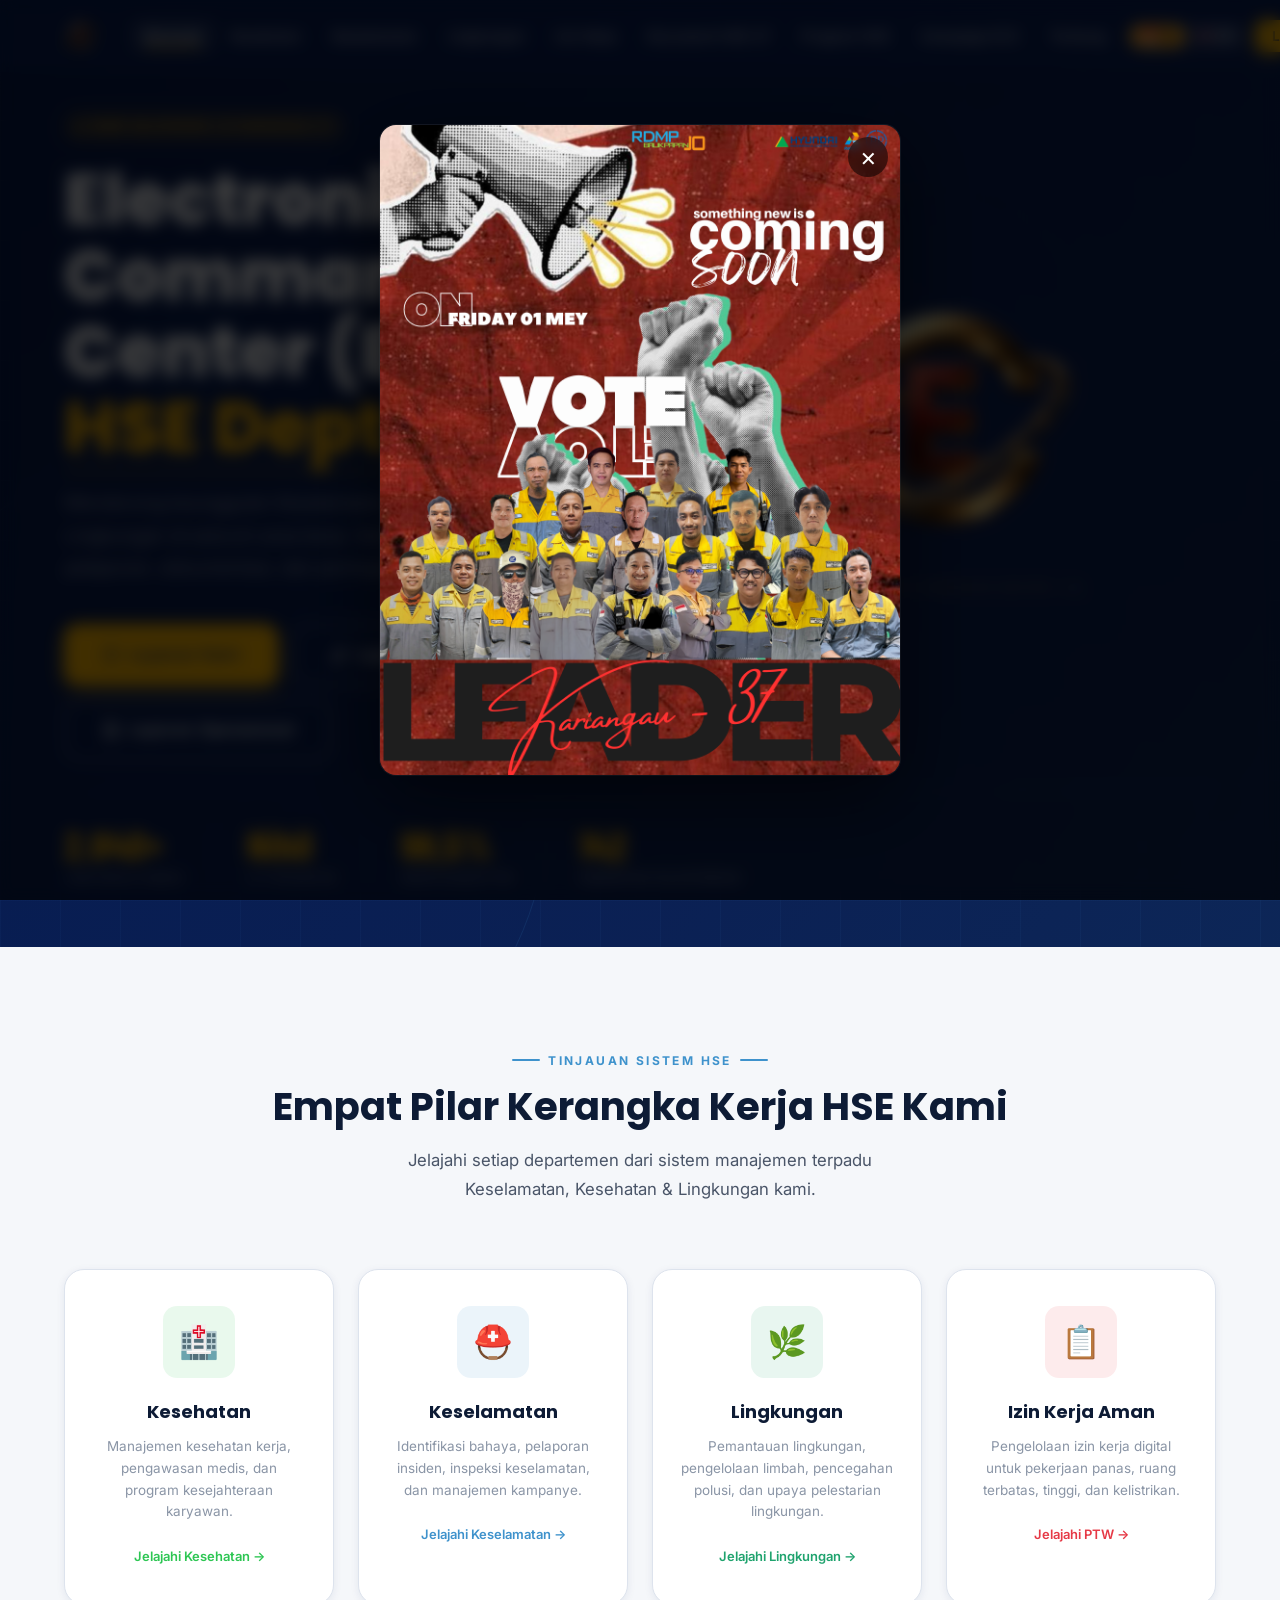
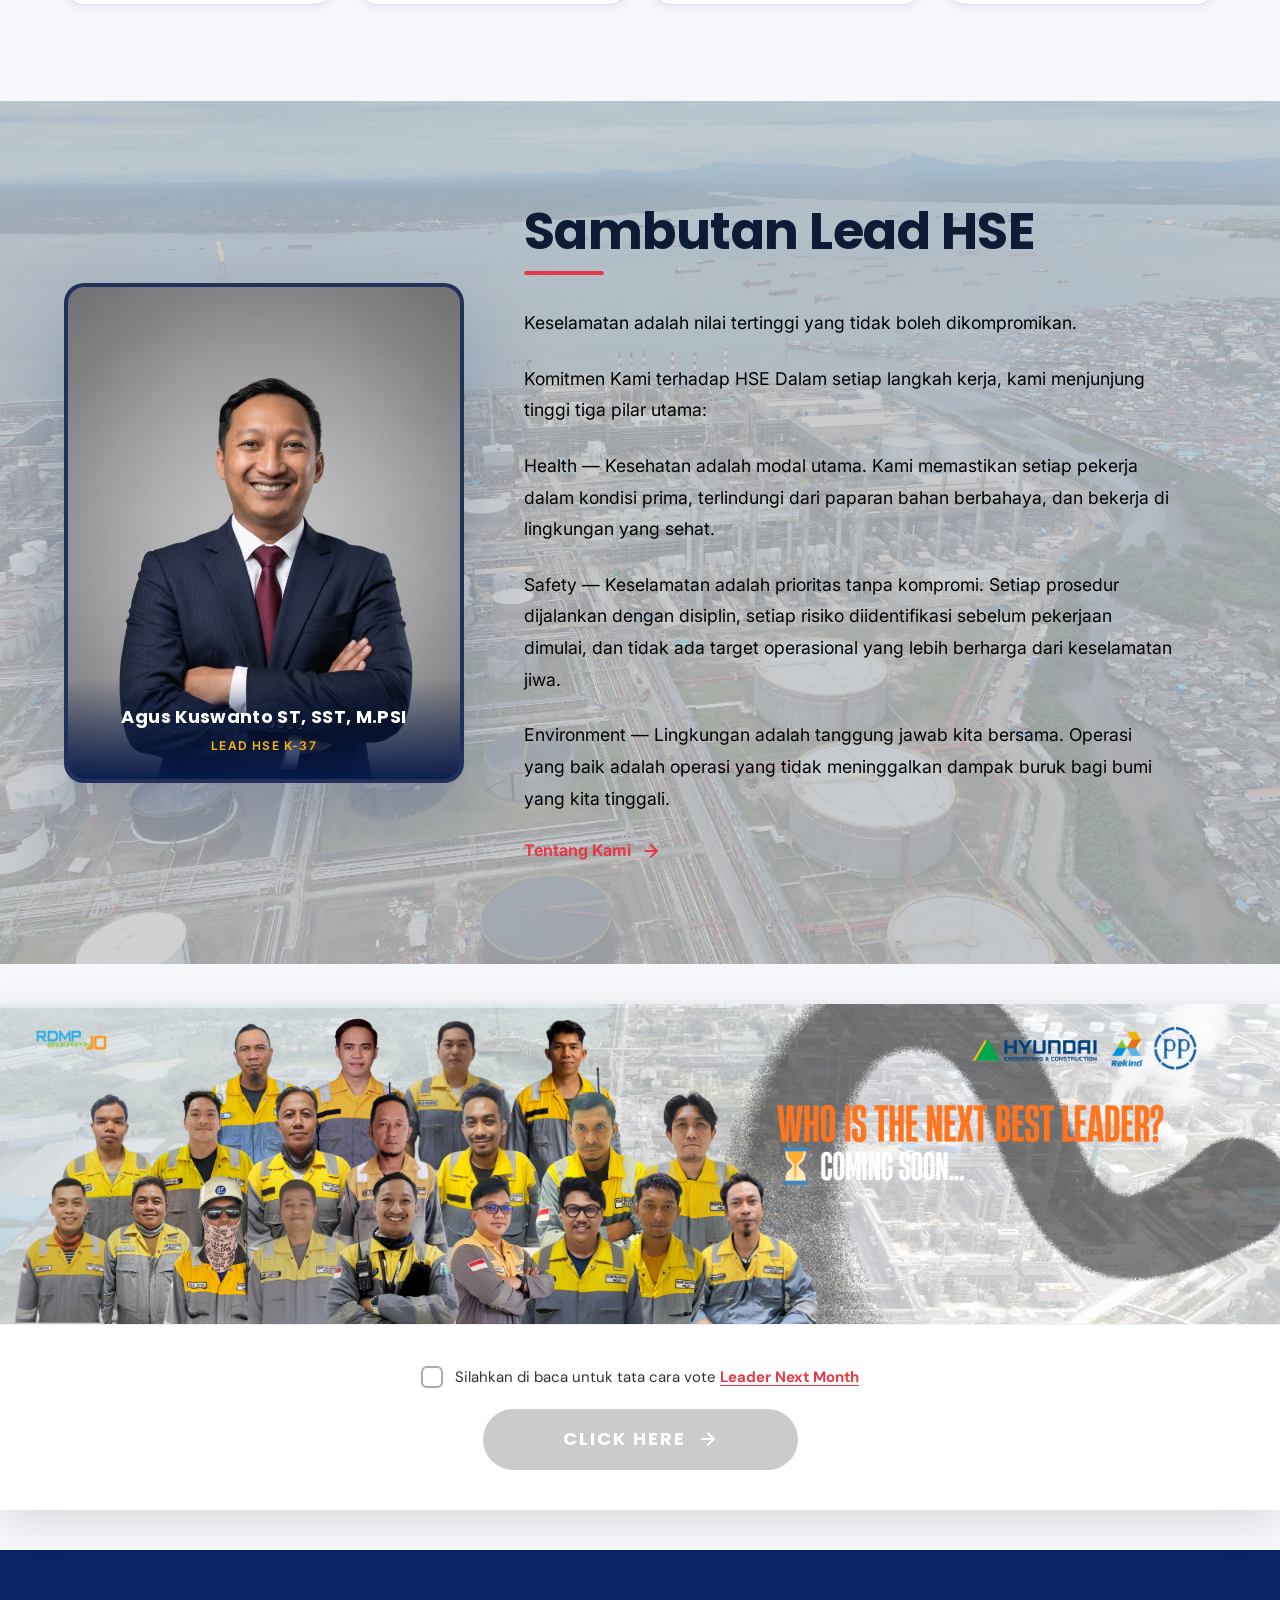
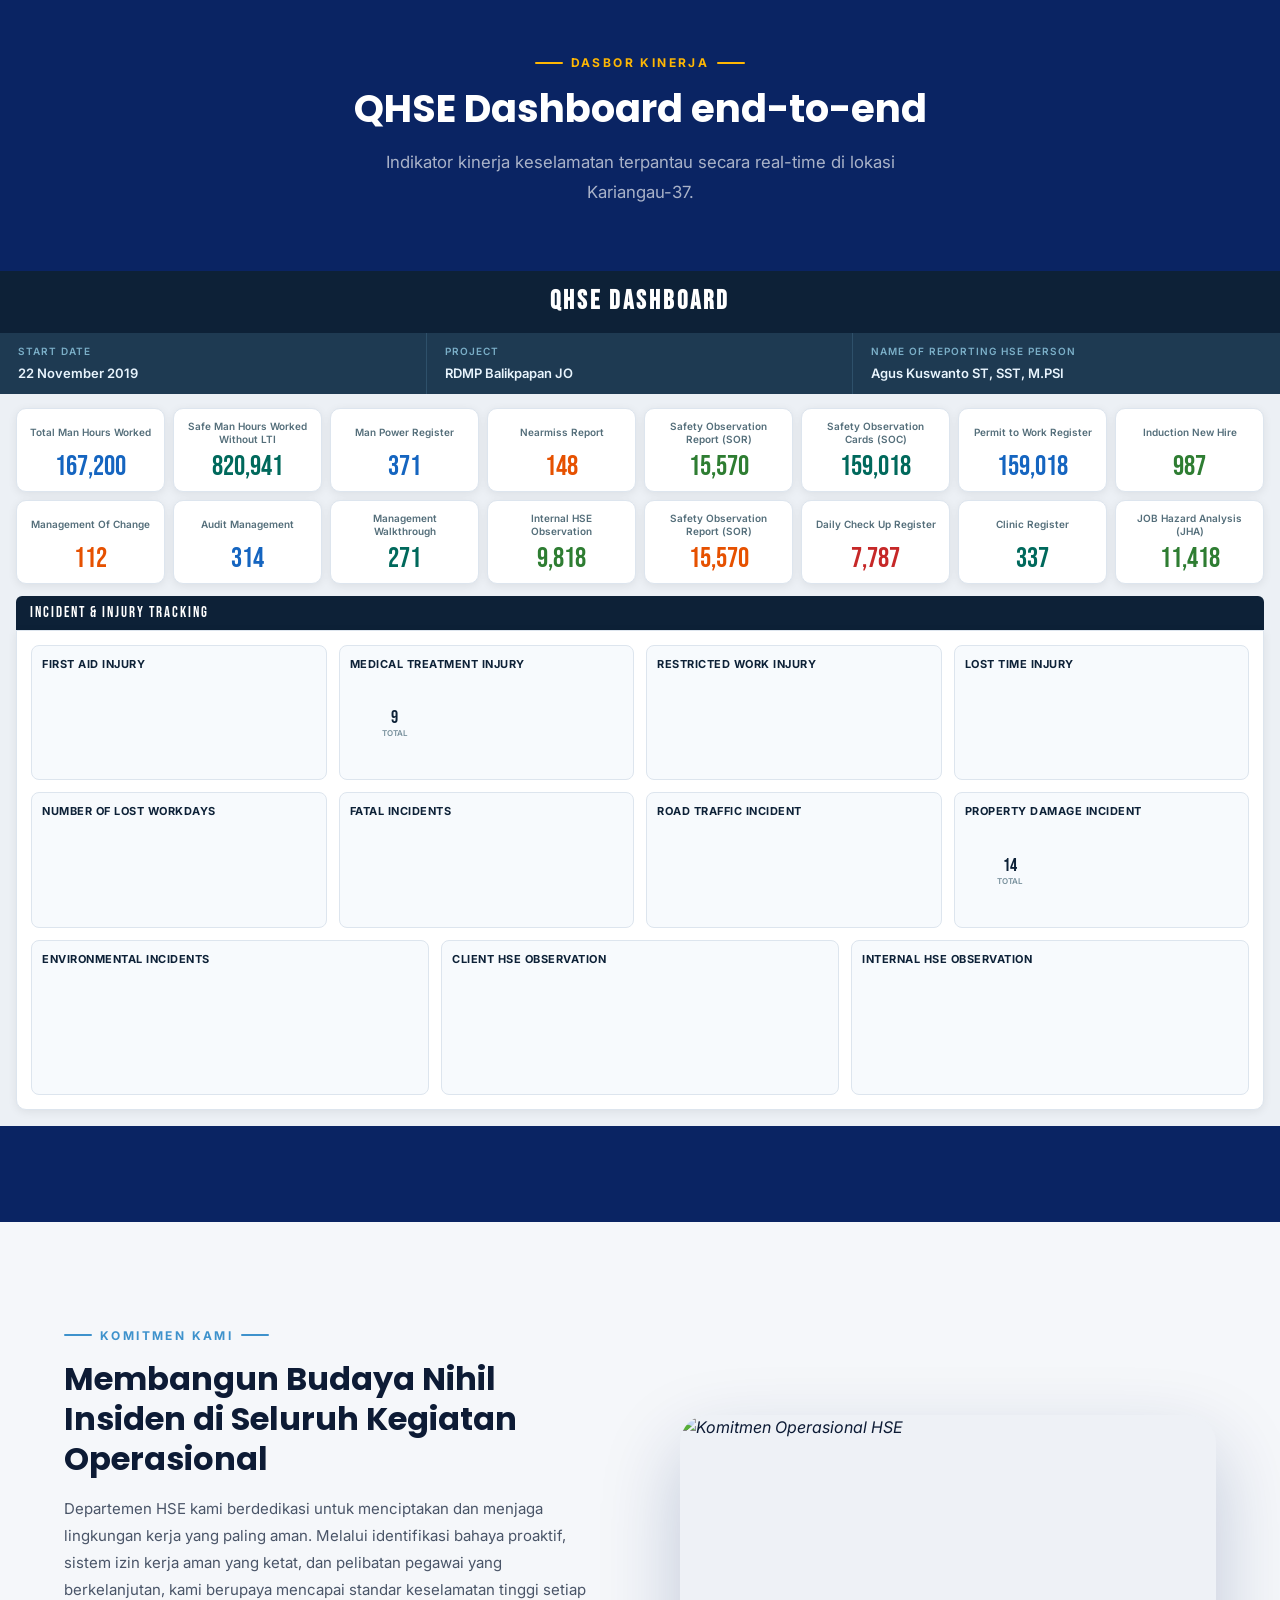
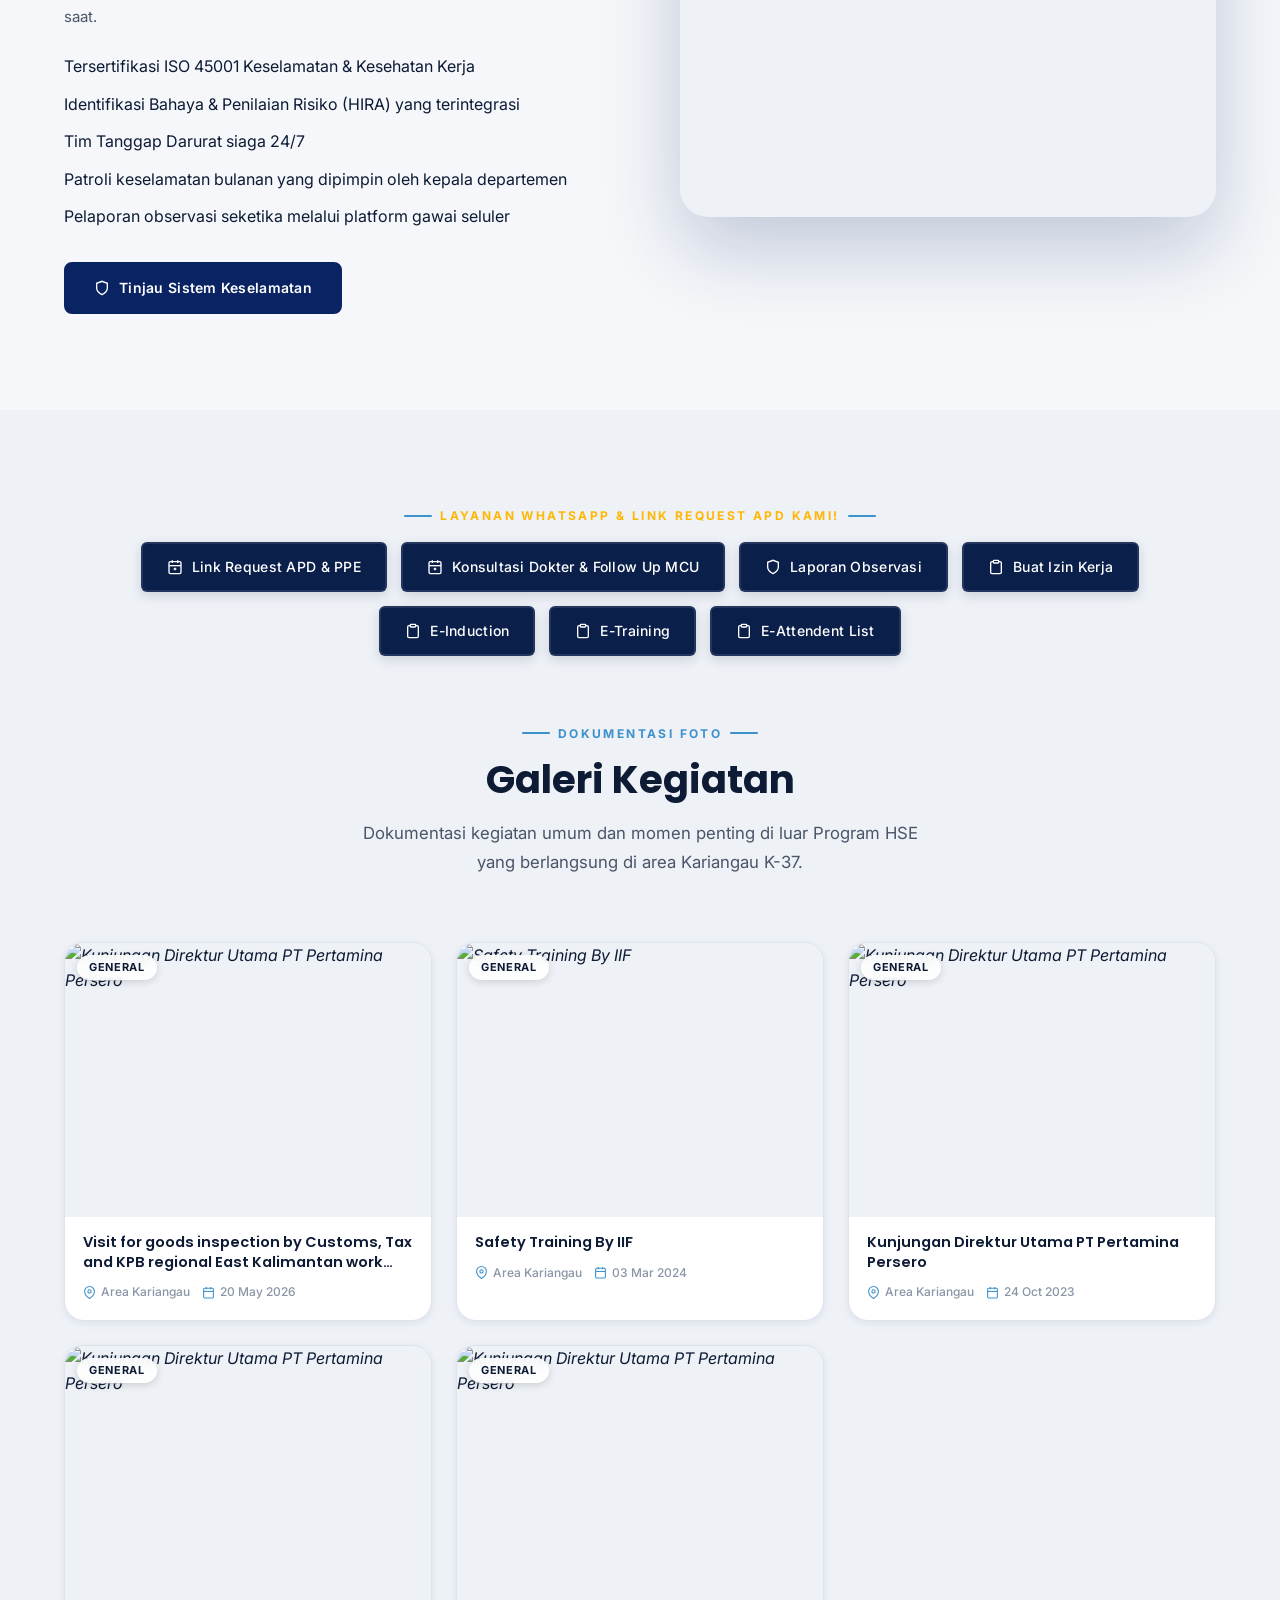
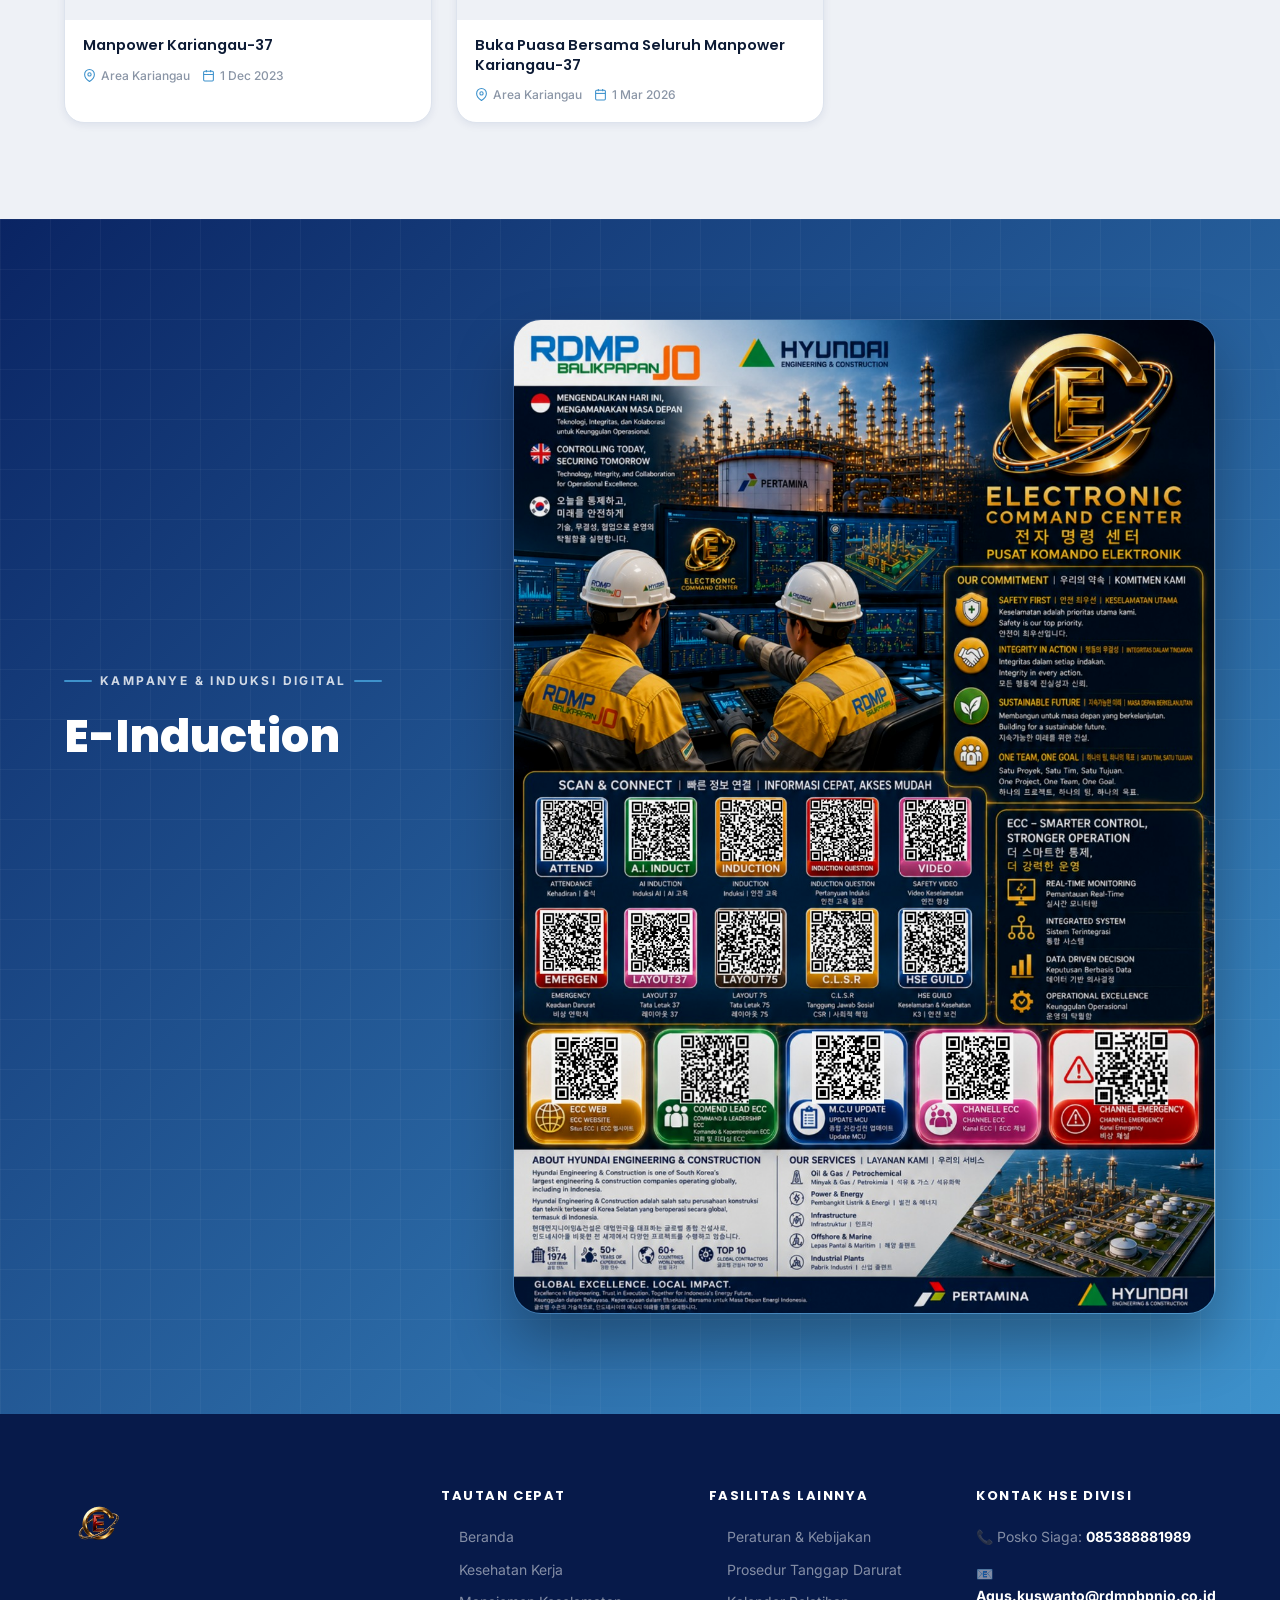
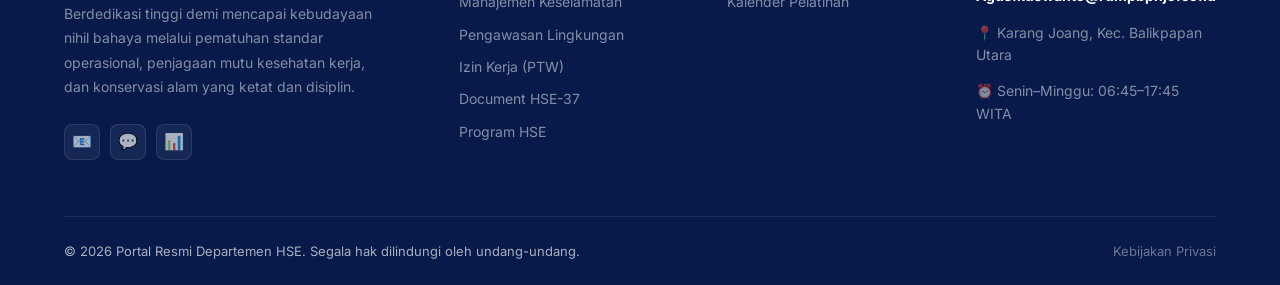
==== index.html @ f7cb51dd "feat: update E-Training button & modal on index.html, remove E-Training from program.html" ====
<!DOCTYPE html>
<html lang="id">

<head>
  <meta charset="UTF-8" />
  <meta name="viewport" content="width=device-width, initial-scale=1.0" />
  <title>Portal Departemen HSE — Keselamatan · Kesehatan · Lingkungan</title>
  <meta name="description"
    content="Portal Departemen HSE Industri untuk komunikasi keselamatan, pelaporan, dan dokumentasi." />
  <link rel="stylesheet" href="css/style.css" />
  <link rel="stylesheet"
    href="https://fonts.googleapis.com/css2?family=DM+Sans:wght@300;400;500;600;700&family=DM+Mono:wght@400;500&family=Bebas+Neue&display=swap" />
  <link rel="icon" href="assets/logobaru.webp?v=3" type="image/webp" />
  <link rel="apple-touch-icon" href="assets/logobaru.webp?v=3" />

  <!-- Meta Tags for Social Media and SEO -->
  <meta property="og:title" content="Portal Departemen HSE" />
  <meta property="og:description"
    content="Portal Departemen HSE Industri untuk komunikasi keselamatan, pelaporan, dan dokumentasi." />
  <meta property="og:image" itemprop="image"
    content="https://raw.githubusercontent.com/wirantochalik/HSE-K37/main/assets/logobaru.webp" />
  <meta property="og:url" content="https://wirantochalik.github.io/HSE-K37/" />
  <meta property="og:type" content="website" />

  <meta name="twitter:card" content="summary_large_image" />
  <meta name="twitter:title" content="Portal Departemen HSE" />
  <meta name="twitter:description"
    content="Portal Departemen HSE Industri untuk komunikasi keselamatan, pelaporan, dan dokumentasi." />
  <meta name="twitter:image"
    content="https://raw.githubusercontent.com/wirantochalik/HSE-K37/main/assets/logobaru.webp" />

</head>

<body>

  <!-- ═══ NAVIGATION ══════════════════════════════════════════ -->
  <nav class="navbar transparent" role="navigation" aria-label="Navigasi Utama">
    <div class="nav-inner">
      <a href="index.html" class="nav-logo" style="display:flex; align-items:center;">
        <img src="assets/logobaru.webp" alt="RDMP Balikpapan JO"
          style="height: 64px; width: auto; object-fit: contain; transform: translateY(2px) translateX(-2px);">
      </a>

      <ul class="nav-links" role="list">
        <li><a href="index.html" class="active">Beranda</a></li>
        <li><a href="health.html">Kesehatan</a></li>
        <li><a href="safety.html">Keselamatan</a></li>
        <li><a href="environment.html">Lingkungan</a></li>
        <li><a href="permit.html">Izin Kerja</a></li>
        <li><a href="document.html">Document HSE-37</a></li>
        <li><a href="program.html">Program HSE</a></li>
        <li><a href="channel.html">Campaign ECC</a></li>
        <li><a href="about.html">Tentang</a></li>

        <!-- Language Switcher -->
        <li>
          <div class="lang-switcher" id="lang-switcher">
            <button class="active" data-lang="id" title="Bahasa Indonesia">🇮🇩 ID</button>
            <button data-lang="en" title="English">🇬🇧 EN</button>
          </div>
        </li>

        <li><a href="#report-section" class="nav-cta">Laporkan Observasi</a></li>
      </ul>

      <button class="hamburger" aria-label="Beralih navigasi" aria-expanded="false">
        <span></span><span></span><span></span>
      </button>
    </div>
  </nav>

  <!-- ═══ HERO ════════════════════════════════════════════════ -->
  <section class="hero" aria-label="Hero">
    <div class="hero-bg">
      <video src="assets/hero-bg.mp4" autoplay="autoplay" loop="loop" muted="muted" defaultMuted playsinline
        webkit-playsinline id="hero-video-bg"></video>
    </div>
    <div class="hero-geo">
      <div class="geo-circle"></div>
      <div class="geo-circle"></div>
      <div class="geo-circle"></div>
      <div class="geo-circle"></div>
    </div>
    <div class="hero-grid-overlay"></div>
    <div class="hero-gradient"></div>

    <div class="hero-content">
      <div class="hero-main-layout">
        <div class="hero-text-content">
          <div class="hero-eyebrow">RDMP Balikpapan JO Kariangau-37</div>

          <h1 class="hero-title" style="margin-bottom: 20px;">
            Electronic<br />
            Command Center (ECC) <span class="accent-word">HSE Dept</span>
          </h1>

          <p class="hero-subtitle">
            Mendorong keunggulan Keselamatan, Kesehatan, dan Lingkungan di seluruh area kerja. Satu wadah untuk
            pelaporan,
            dokumentasi, dan peningkatan berkelanjutan.
          </p>

          <div class="hero-actions" style="margin-bottom: 0;">
            <a href="#gallery" class="btn btn-primary btn-lg">
              <svg width="18" height="18" viewBox="0 0 24 24" fill="none" stroke="currentColor" stroke-width="2">
                <circle cx="12" cy="12" r="10" />
                <polyline points="12 6 12 12 16 14" />
              </svg>
              Layanan Kami
            </a>
            <a href="#report-section" class="btn btn-outline btn-lg">
              <svg width="18" height="18" viewBox="0 0 24 24" fill="none" stroke="currentColor" stroke-width="2">
                <path d="M12 20h9" />
                <path d="M16.5 3.5a2.121 2.121 0 013 3L7 19l-4 1 1-4L16.5 3.5z" />
              </svg>
              Laporkan Observasi
            </a>
            <a href="safety.html#report" class="btn btn-outline btn-lg">
              <svg width="18" height="18" viewBox="0 0 24 24" fill="none" stroke="currentColor" stroke-width="2">
                <path d="M14 2H6a2 2 0 0 0-2 2v16a2 2 0 0 0 2 2h12a2 2 0 0 0 2-2V8z" />
                <polyline points="14 2 14 8 20 8" />
                <line x1="16" y1="13" x2="8" y2="13" />
                <line x1="16" y1="17" x2="8" y2="17" />
                <polyline points="10 9 9 9 8 9" />
              </svg>
              Laporan Operasional
            </a>
          </div>
        </div>

        <div class="hero-image-content">
          <img src="herologo.webp" alt="Hero Logo" class="hero-logo">
        </div>
      </div>

      <div class="hero-stats-strip">
        <div class="hero-stat">
          <div class="hero-stat-value">2.840+</div>
          <div class="hero-stat-label">Jam Kerja Aman</div>
        </div>
        <div class="hero-stat">
          <div class="hero-stat-value">Nihil</div>
          <div class="hero-stat-label">LTI Tahun Ini</div>
        </div>
        <div class="hero-stat">
          <div class="hero-stat-value">98,5%</div>
          <div class="hero-stat-label">Kepatuhan PTW</div>
        </div>
        <div class="hero-stat">
          <div class="hero-stat-value">142</div>
          <div class="hero-stat-label">Observasi Dilaporkan</div>
        </div>
      </div>
    </div>
  </section>

  <!-- ═══ HSE OVERVIEW — Navigation Cards ═════════════════════ -->
  <section class="section" id="overview">
    <div class="container">
      <div class="section-header">
        <div class="section-eyebrow reveal">Tinjauan Sistem HSE</div>
        <h2 class="section-title reveal reveal-delay-1">Empat Pilar Kerangka Kerja HSE Kami</h2>
        <p class="section-desc reveal reveal-delay-2">
          Jelajahi setiap departemen dari sistem manajemen terpadu Keselamatan, Kesehatan &amp; Lingkungan kami.
        </p>
      </div>

      <div class="nav-cards-grid">
        <a href="health.html" class="nav-card reveal reveal-delay-1"
          style="--card-color:#2dc653;--card-bg:rgba(45,198,83,0.1);">
          <div class="nav-card-icon">🏥</div>
          <div class="nav-card-title">Kesehatan</div>
          <div class="nav-card-desc">Manajemen kesehatan kerja, pengawasan medis, dan program kesejahteraan karyawan.
          </div>
          <span class="nav-card-link">Jelajahi Kesehatan →</span>
        </a>

        <a href="safety.html" class="nav-card reveal reveal-delay-2"
          style="--card-color:#3e92cc;--card-bg:rgba(62,146,204,0.1);">
          <div class="nav-card-icon">⛑️</div>
          <div class="nav-card-title">Keselamatan</div>
          <div class="nav-card-desc">Identifikasi bahaya, pelaporan insiden, inspeksi keselamatan, dan manajemen
            kampanye.</div>
          <span class="nav-card-link">Jelajahi Keselamatan →</span>
        </a>

        <a href="environment.html" class="nav-card reveal reveal-delay-3"
          style="--card-color:#1fa36e;--card-bg:rgba(31,163,110,0.1);">
          <div class="nav-card-icon">🌿</div>
          <div class="nav-card-title">Lingkungan</div>
          <div class="nav-card-desc">Pemantauan lingkungan, pengelolaan limbah, pencegahan polusi, dan upaya pelestarian
            lingkungan.</div>
          <span class="nav-card-link">Jelajahi Lingkungan →</span>
        </a>

        <a href="permit.html" class="nav-card reveal reveal-delay-4"
          style="--card-color:#e63946;--card-bg:rgba(230,57,70,0.1);">
          <div class="nav-card-icon">📋</div>
          <div class="nav-card-title">Izin Kerja Aman</div>
          <div class="nav-card-desc">Pengelolaan izin kerja digital untuk pekerjaan panas, ruang terbatas, tinggi, dan
            kelistrikan.</div>
          <span class="nav-card-link">Jelajahi PTW →</span>
        </a>
      </div>
    </div>
  </section>


  <!-- ═══ CEO WELCOME SECTION ═══════════════════════════════════ -->
  <section class="ceo-greeting" id="ceo-greeting">
    <div class="ceo-greeting-bg">
      <img src="assets/ceo-section-bg.jpg" alt="Industrial Vessel Background" loading="lazy">
    </div>
    <div class="container">
      <div class="ceo-content-wrapper">
        <div class="ceo-photo reveal">
          <div class="ceo-photo-container">
            <img src="assets/ceo-portrait.jpg" alt="Agus Kuswanto">
            <div class="ceo-info-overlay">
              <span class="ceo-name">Agus Kuswanto ST, SST, M.PSI</span>
              <span class="ceo-title">Lead HSE K-37</span>
            </div>
          </div>
        </div>
        <div class="ceo-text-content reveal reveal-delay-2">
          <h2 class="section-title">Sambutan Lead HSE</h2>
          <div class="ceo-title-divider"></div>
          <p>
            Keselamatan adalah nilai tertinggi yang tidak boleh dikompromikan.
          </p>
          <p>
            Komitmen Kami terhadap HSE
            Dalam setiap langkah kerja, kami menjunjung tinggi tiga pilar utama:</p>
          <p>Health — Kesehatan adalah modal utama. Kami memastikan setiap pekerja dalam kondisi prima, terlindungi dari
            paparan bahan berbahaya, dan bekerja di lingkungan yang sehat.</p>
          <p>Safety — Keselamatan adalah prioritas tanpa kompromi. Setiap prosedur dijalankan dengan disiplin, setiap
            risiko diidentifikasi sebelum pekerjaan dimulai, dan tidak ada target operasional yang lebih berharga dari
            keselamatan jiwa.</p>
          <p>Environment — Lingkungan adalah tanggung jawab kita bersama. Operasi yang baik adalah operasi yang tidak
            meninggalkan dampak buruk bagi bumi yang kita tinggali.</p>
          </p>
          <p>

          </p>
          <a href="about.html" class="ceo-read-more">
            Tentang Kami
            <svg width="20" height="20" viewBox="0 0 24 24" fill="none" stroke="currentColor" stroke-width="2.5"
              stroke-linecap="round" stroke-linejoin="round">
              <line x1="5" y1="12" x2="19" y2="12"></line>
              <polyline points="12 5 19 12 12 19"></polyline>
            </svg>
          </a>
        </div>
      </div>
    </div>
  </section>

  <!-- ═══ SINGLE POSTCARD SECTION ═══════════════════════════════ -->
  <section id="postcard-section" style="padding: 0; margin-top: 40px; margin-bottom: 40px;">
    <div class="custom-postcard reveal"
      style="display: flex; flex-direction: column; width: 100%; height: auto; background: #fff; overflow: hidden; box-shadow: 0 10px 40px rgba(0,0,0,0.12); position: relative;">

      <div class="custom-postcard-img" style="position: relative; width: 100%; background: #f8f9fa;">
        <img src="Vote.webp" alt="Manpower Kariangau-37"
          style="width: 100%; height: auto; display: block; object-fit: cover;">
      </div>

      <div class="custom-postcard-body"
        style="padding: 40px 20px; background: #fff; display: flex; flex-direction: column; justify-content: center; align-items: center; gap: 20px; border-top: 1px solid rgba(0,0,0,0.05);">

        <!-- Checkbox Agreement -->
        <label class="vote-agree-label" for="voteAgreeCheck">
          <input type="checkbox" id="voteAgreeCheck" class="vote-agree-checkbox" />
          <span class="vote-agree-checkmark"></span>
          <span class="vote-agree-text">
            Silahkan di baca untuk tata cara vote
            <a href="javascript:void(0)" id="openVoteGuideBtn" class="vote-guide-link">Leader Next Month</a>
          </span>
        </label>

        <!-- Click Here Button (disabled by default) -->
        <a href="https://hse-vote.vercel.app" id="voteClickBtn" class="vote-click-btn vote-click-btn--disabled"
          onclick="return document.getElementById('voteAgreeCheck').checked;">
          Click Here
          <svg width="20" height="20" viewBox="0 0 24 24" fill="none" stroke="currentColor" stroke-width="2.5"
            stroke-linecap="round" stroke-linejoin="round">
            <line x1="5" y1="12" x2="19" y2="12"></line>
            <polyline points="12 5 19 12 12 19"></polyline>
          </svg>
        </a>
      </div>
    </div>
  </section>

  <!-- ═══ VOTE GUIDE GALLERY POPUP ═══════════════════════════════ -->
  <div id="voteGuideOverlay" class="vg-overlay">
    <div class="vg-popup">
      <button class="vg-close" id="voteGuideClose" aria-label="Tutup">&times;</button>
      <h3 class="vg-title">Tata Cara Vote — Leader Next Month</h3>
      <div class="vg-carousel">
        <button class="vg-arrow vg-arrow-left" id="vgPrev" aria-label="Sebelumnya">&#10094;</button>
        <div class="vg-slides" id="vgSlides">
          <img src="popup/vote-guide-1.webp" alt="Tata Cara Vote 1" class="vg-slide vg-slide--active" />
          <img src="popup/vote-guide-2.webp" alt="Tata Cara Vote 2" class="vg-slide" />
          <img src="popup/vote-guide-3.webp" alt="Tata Cara Vote 3" class="vg-slide" />
          <img src="popup/vote-guide-4.webp" alt="Tata Cara Vote 4" class="vg-slide" />
          <img src="popup/vote-guide-5.webp" alt="Tata Cara Vote 5" class="vg-slide" />
          <img src="popup/vote-guide-6.webp" alt="Tata Cara Vote 6" class="vg-slide" />
          <img src="popup/vote-guide-7.webp" alt="Tata Cara Vote 7" class="vg-slide" />
        </div>
        <button class="vg-arrow vg-arrow-right" id="vgNext" aria-label="Berikutnya">&#10095;</button>
      </div>
      <div class="vg-dots" id="vgDots"></div>
      <div class="vg-counter" id="vgCounter">1 / 7</div>
    </div>
  </div>

  <style>
    /* ── Vote Agreement Checkbox ── */
    .vote-agree-label {
      display: flex;
      align-items: center;
      gap: 12px;
      cursor: pointer;
      font-family: 'DM Sans', sans-serif;
      font-size: 15px;
      color: #333;
      user-select: none;
      -webkit-user-select: none;
    }

    .vote-agree-checkbox {
      display: none;
    }

    .vote-agree-checkmark {
      flex-shrink: 0;
      width: 22px;
      height: 22px;
      border: 2px solid #aaa;
      border-radius: 6px;
      position: relative;
      transition: all 0.25s ease;
    }

    .vote-agree-checkbox:checked+.vote-agree-checkmark {
      background: #1a1a2e;
      border-color: #1a1a2e;
    }

    .vote-agree-checkbox:checked+.vote-agree-checkmark::after {
      content: '';
      position: absolute;
      left: 6px;
      top: 2px;
      width: 6px;
      height: 12px;
      border: solid #fff;
      border-width: 0 2.5px 2.5px 0;
      transform: rotate(45deg);
    }

    .vote-guide-link {
      color: #e63946;
      font-weight: 700;
      text-decoration: underline;
      text-underline-offset: 3px;
      transition: color 0.2s;
    }

    .vote-guide-link:hover {
      color: #c0392b;
    }

    /* ── Click Here Button States ── */
    .vote-click-btn {
      display: inline-flex;
      align-items: center;
      gap: 12px;
      padding: 16px 80px;
      font-size: 18px;
      font-weight: 700;
      color: #fff;
      background: #1a1a2e;
      font-family: 'Poppins', sans-serif;
      text-decoration: none;
      border-radius: 99px;
      transition: all 0.3s cubic-bezier(0.4, 0, 0.2, 1);
      text-transform: uppercase;
      letter-spacing: 2px;
      box-shadow: 0 4px 20px rgba(26, 26, 46, 0.3);
    }

    .vote-click-btn:hover:not(.vote-click-btn--disabled) {
      transform: translateY(-2px);
      box-shadow: 0 8px 30px rgba(26, 26, 46, 0.45);
    }

    .vote-click-btn--disabled {
      background: #b0b0b0;
      box-shadow: none;
      cursor: not-allowed;
      opacity: 0.65;
      pointer-events: auto;
    }

    /* ── Vote Guide Gallery Popup ── */
    .vg-overlay {
      position: fixed;
      inset: 0;
      z-index: 100000;
      display: flex;
      align-items: center;
      justify-content: center;
      background: rgba(0, 0, 0, 0.82);
      backdrop-filter: blur(10px);
      -webkit-backdrop-filter: blur(10px);
      opacity: 0;
      visibility: hidden;
      transition: opacity 0.35s ease, visibility 0.35s ease;
    }

    .vg-overlay.active {
      opacity: 1;
      visibility: visible;
    }

    .vg-popup {
      position: relative;
      max-width: 640px;
      width: 94%;
      max-height: 92vh;
      background: #fff;
      border-radius: 18px;
      overflow: hidden;
      box-shadow: 0 30px 90px rgba(0, 0, 0, 0.5);
      transform: scale(0.88) translateY(24px);
      transition: transform 0.4s cubic-bezier(0.34, 1.56, 0.64, 1);
      display: flex;
      flex-direction: column;
    }

    .vg-overlay.active .vg-popup {
      transform: scale(1) translateY(0);
    }

    .vg-close {
      position: absolute;
      top: 12px;
      right: 12px;
      width: 38px;
      height: 38px;
      border: none;
      border-radius: 50%;
      background: rgba(0, 0, 0, 0.5);
      color: #fff;
      font-size: 24px;
      display: flex;
      align-items: center;
      justify-content: center;
      cursor: pointer;
      z-index: 3;
      transition: background 0.25s, transform 0.25s;
    }

    .vg-close:hover {
      background: rgba(230, 57, 70, 0.85);
      transform: rotate(90deg) scale(1.1);
    }

    .vg-title {
      text-align: center;
      padding: 18px 50px 12px;
      font-family: 'DM Sans', sans-serif;
      font-size: 17px;
      font-weight: 700;
      color: #1a1a2e;
      margin: 0;
      letter-spacing: 0.3px;
    }

    .vg-carousel {
      position: relative;
      flex: 1;
      min-height: 0;
      display: flex;
      align-items: center;
    }

    .vg-slides {
      width: 100%;
      overflow: hidden;
      position: relative;
    }

    .vg-slide {
      display: none;
      width: 100%;
      height: auto;
      max-height: 65vh;
      object-fit: contain;
      animation: vgFadeIn 0.35s ease;
    }

    .vg-slide--active {
      display: block;
    }

    @keyframes vgFadeIn {
      from {
        opacity: 0;
        transform: scale(0.96);
      }

      to {
        opacity: 1;
        transform: scale(1);
      }
    }

    .vg-arrow {
      position: absolute;
      top: 50%;
      transform: translateY(-50%);
      width: 42px;
      height: 42px;
      border: none;
      border-radius: 50%;
      background: rgba(26, 26, 46, 0.7);
      color: #fff;
      font-size: 20px;
      display: flex;
      align-items: center;
      justify-content: center;
      cursor: pointer;
      z-index: 2;
      transition: background 0.2s, transform 0.2s;
    }

    .vg-arrow:hover {
      background: rgba(26, 26, 46, 0.95);
      transform: translateY(-50%) scale(1.1);
    }

    .vg-arrow-left {
      left: 10px;
    }

    .vg-arrow-right {
      right: 10px;
    }

    .vg-dots {
      display: flex;
      justify-content: center;
      gap: 8px;
      padding: 12px 0 6px;
    }

    .vg-dot {
      width: 10px;
      height: 10px;
      border-radius: 50%;
      background: #ccc;
      border: none;
      cursor: pointer;
      transition: background 0.25s, transform 0.25s;
    }

    .vg-dot--active {
      background: #1a1a2e;
      transform: scale(1.25);
    }

    .vg-counter {
      text-align: center;
      padding: 4px 0 14px;
      font-family: 'DM Mono', monospace;
      font-size: 13px;
      color: #888;
    }

    @media (max-width: 600px) {
      .vote-click-btn {
        padding: 14px 40px;
        font-size: 15px;
        letter-spacing: 1px;
      }

      .vote-agree-label {
        font-size: 13px;
        padding: 0 16px;
      }

      .vg-popup {
        width: 96%;
        border-radius: 14px;
      }

      .vg-title {
        font-size: 15px;
        padding: 14px 42px 10px;
      }

      .vg-arrow {
        width: 34px;
        height: 34px;
        font-size: 16px;
      }

      .vg-arrow-left {
        left: 6px;
      }

      .vg-arrow-right {
        right: 6px;
      }
    }
  </style>

  <script>
    (function () {
      /* ── Checkbox → Button toggle ── */
      var checkbox = document.getElementById('voteAgreeCheck');
      var voteBtn = document.getElementById('voteClickBtn');

      checkbox.addEventListener('change', function () {
        if (checkbox.checked) {
          voteBtn.classList.remove('vote-click-btn--disabled');
        } else {
          voteBtn.classList.add('vote-click-btn--disabled');
        }
      });

      /* ── Vote Guide Gallery Popup ── */
      var guideOverlay = document.getElementById('voteGuideOverlay');
      var guideCloseBtn = document.getElementById('voteGuideClose');
      var openGuideBtn = document.getElementById('openVoteGuideBtn');
      var slides = document.querySelectorAll('.vg-slide');
      var prevBtn = document.getElementById('vgPrev');
      var nextBtn = document.getElementById('vgNext');
      var dotsContainer = document.getElementById('vgDots');
      var counter = document.getElementById('vgCounter');
      var currentSlide = 0;
      var total = slides.length;

      // Build dots
      for (var i = 0; i < total; i++) {
        var dot = document.createElement('button');
        dot.className = 'vg-dot' + (i === 0 ? ' vg-dot--active' : '');
        dot.dataset.index = i;
        dot.addEventListener('click', function () {
          goTo(parseInt(this.dataset.index));
        });
        dotsContainer.appendChild(dot);
      }
      var dots = dotsContainer.querySelectorAll('.vg-dot');

      function goTo(idx) {
        slides[currentSlide].classList.remove('vg-slide--active');
        dots[currentSlide].classList.remove('vg-dot--active');
        currentSlide = (idx + total) % total;
        slides[currentSlide].classList.add('vg-slide--active');
        dots[currentSlide].classList.add('vg-dot--active');
        counter.textContent = (currentSlide + 1) + ' / ' + total;
      }

      prevBtn.addEventListener('click', function () { goTo(currentSlide - 1); });
      nextBtn.addEventListener('click', function () { goTo(currentSlide + 1); });

      function openGuide(e) {
        e.preventDefault();
        e.stopPropagation();
        guideOverlay.classList.add('active');
        document.body.classList.add('popup-open');
      }
      function closeGuide() {
        guideOverlay.classList.remove('active');
        document.body.classList.remove('popup-open');
      }

      openGuideBtn.addEventListener('click', openGuide);
      guideCloseBtn.addEventListener('click', closeGuide);
      guideOverlay.addEventListener('click', function (e) {
        if (e.target === guideOverlay) closeGuide();
      });
      document.addEventListener('keydown', function (e) {
        if (!guideOverlay.classList.contains('active')) return;
        if (e.key === 'Escape') closeGuide();
        if (e.key === 'ArrowLeft') goTo(currentSlide - 1);
        if (e.key === 'ArrowRight') goTo(currentSlide + 1);
      });

      /* Swipe support */
      var touchStartX = 0;
      guideOverlay.addEventListener('touchstart', function (e) {
        touchStartX = e.changedTouches[0].screenX;
      }, { passive: true });
      guideOverlay.addEventListener('touchend', function (e) {
        var diff = touchStartX - e.changedTouches[0].screenX;
        if (Math.abs(diff) > 50) {
          diff > 0 ? goTo(currentSlide + 1) : goTo(currentSlide - 1);
        }
      }, { passive: true });
    })();
  </script>

  <!-- ═══ QHSE DASHBOARD ═══════════════════════════════════════ -->
  <section class="section section-dark" id="statistics" style="padding-left: 0; padding-right: 0;">
    <div class="container" style="max-width: 100%;">
      <div class="section-header" style="padding-left: 5%; padding-right: 5%;">
        <div class="section-eyebrow reveal">Dasbor Kinerja</div>
        <h2 class="section-title reveal reveal-delay-1">QHSE Dashboard end-to-end</h2>
        <p class="section-desc reveal reveal-delay-2">
          Indikator kinerja keselamatan terpantau secara real-time di lokasi Kariangau-37.
        </p>
      </div>

      <!-- Dashboard embed -->
      <div class="qhse-dashboard reveal reveal-delay-2">
        <style>
          .qhse-dashboard {
            width: 100%;
          }

          .qhse-dashboard .db-header {
            background: #0d2137;
            padding: 10px 20px;
            text-align: center;
          }

          .qhse-dashboard .db-header h2 {
            font-family: 'Bebas Neue', 'DM Sans', sans-serif;
            font-size: 26px;
            letter-spacing: 3px;
            color: #fff;
            margin: 0;
          }

          .qhse-dashboard .db-info-bar {
            display: grid;
            grid-template-columns: 1fr 1fr 1fr;
            background: #1e3a52;
            padding: 0;
          }

          .qhse-dashboard .db-info-cell {
            padding: 10px 18px;
            border-right: 1px solid #2e506a;
          }

          .qhse-dashboard .db-info-cell:last-child {
            border-right: none;
          }

          .qhse-dashboard .db-info-label {
            font-size: 10px;
            font-weight: 600;
            letter-spacing: 1px;
            text-transform: uppercase;
            color: #7bafc8;
            margin-bottom: 4px;
          }

          .qhse-dashboard .db-info-value {
            font-size: 13px;
            font-weight: 600;
            color: #e8f4fd;
          }

          .qhse-dashboard .db-kpi-section {
            padding: 14px 16px 6px;
            background: #ecf0f5;
          }

          .qhse-dashboard .db-kpi-grid {
            display: grid;
            grid-template-columns: repeat(8, 1fr);
            gap: 8px;
          }

          .qhse-dashboard .db-kpi-card {
            background: #ffffff;
            border-radius: 10px;
            padding: 10px 12px;
            box-shadow: 0 2px 10px rgba(0, 0, 0, 0.07);
            border: 1px solid #dde5ee;
            text-align: center;
            transition: transform .15s, box-shadow .15s;
          }

          .qhse-dashboard .db-kpi-card:hover {
            transform: translateY(-2px);
            box-shadow: 0 6px 20px rgba(0, 0, 0, 0.11);
          }

          .qhse-dashboard .db-kpi-label {
            font-size: 10px;
            font-weight: 600;
            color: #546e7a;
            line-height: 1.3;
            margin-bottom: 6px;
            min-height: 28px;
            display: flex;
            align-items: center;
            justify-content: center;
            text-align: center;
          }

          .qhse-dashboard .db-kpi-num {
            font-family: 'Bebas Neue', sans-serif;
            font-size: 28px;
            line-height: 1;
          }

          .qhse-dashboard .db-kpi-num.blue {
            color: #1565c0;
          }

          .qhse-dashboard .db-kpi-num.teal {
            color: #00695c;
          }

          .qhse-dashboard .db-kpi-num.orange {
            color: #e65100;
          }

          .qhse-dashboard .db-kpi-num.green {
            color: #2e7d32;
          }

          .qhse-dashboard .db-kpi-num.red {
            color: #c62828;
          }

          /* Charts */
          .qhse-dashboard .db-charts-section {
            padding: 6px 16px 16px;
            background: #ecf0f5;
          }

          .qhse-dashboard .db-section-title {
            font-family: 'Bebas Neue', sans-serif;
            font-size: 15px;
            letter-spacing: 2px;
            color: #fff;
            background: #0d2137;
            padding: 5px 14px;
            border-radius: 6px 6px 0 0;
            margin-bottom: 0;
            text-align: left;
          }

          .qhse-dashboard .db-charts-wrapper {
            background: #fff;
            border-radius: 0 0 10px 10px;
            padding: 14px;
            border: 1px solid #dde5ee;
            box-shadow: 0 2px 10px rgba(0, 0, 0, 0.07);
          }

          .qhse-dashboard .db-charts-grid {
            display: grid;
            grid-template-columns: repeat(4, 1fr);
            gap: 12px;
            margin-bottom: 12px;
          }

          .qhse-dashboard .db-charts-grid-3 {
            display: grid;
            grid-template-columns: repeat(3, 1fr);
            gap: 12px;
          }

          .qhse-dashboard .db-chart-card {
            background: #f7fafd;
            border-radius: 8px;
            padding: 10px;
            border: 1px solid #dde5ee;
          }

          .qhse-dashboard .db-chart-title {
            font-size: 11px;
            font-weight: 700;
            color: #0d2137;
            text-transform: uppercase;
            letter-spacing: .5px;
            margin-bottom: 6px;
          }

          .qhse-dashboard .db-chart-wrap {
            height: 90px;
            position: relative;
          }

          .qhse-dashboard .db-chart-wrap canvas {
            width: 100% !important;
            height: 90px !important;
          }

          .qhse-dashboard .db-chart-wrap-tall {
            height: 110px;
            position: relative;
          }

          .qhse-dashboard .db-chart-wrap-tall canvas {
            width: 100% !important;
            height: 110px !important;
          }

          .qhse-dashboard .db-pie-wrap {
            display: flex;
            align-items: center;
            gap: 8px;
            height: 90px;
          }

          .qhse-dashboard .db-pie-wrap canvas {
            flex: 0 0 90px;
            width: 90px !important;
            height: 90px !important;
          }

          .qhse-dashboard .db-pie-legend {
            display: flex;
            flex-direction: column;
            gap: 5px;
            flex: 1;
            min-width: 0;
          }

          .qhse-dashboard .db-pie-legend-item {
            display: flex;
            align-items: center;
            gap: 5px;
            font-size: 10px;
            color: #546e7a;
            line-height: 1.2;
          }

          .qhse-dashboard .db-pie-legend-dot {
            width: 9px;
            height: 9px;
            border-radius: 50%;
            flex-shrink: 0;
          }

          .qhse-dashboard .db-pie-legend-val {
            font-family: 'DM Mono', monospace;
            font-weight: 700;
            color: #1a2b3c;
            margin-left: auto;
            font-size: 11px;
          }

          .qhse-dashboard .db-donut-center {
            position: absolute;
            top: 50%;
            left: 45px;
            transform: translate(-50%, -50%);
            text-align: center;
            pointer-events: none;
          }

          .qhse-dashboard .db-donut-center .dc-num {
            font-family: 'Bebas Neue', sans-serif;
            font-size: 18px;
            color: #0d2137;
            line-height: 1;
          }

          .qhse-dashboard .db-donut-center .dc-lbl {
            font-size: 8px;
            color: #78909c;
            font-weight: 600;
            text-transform: uppercase;
          }

          .qhse-dashboard .db-pie-wrap-box {
            position: relative;
            flex: 0 0 90px;
            height: 90px;
          }

          @media(max-width:900px) {
            .qhse-dashboard .db-kpi-grid {
              grid-template-columns: repeat(4, 1fr);
            }

            .qhse-dashboard .db-charts-grid {
              grid-template-columns: repeat(2, 1fr);
            }

            .qhse-dashboard .db-charts-grid-3 {
              grid-template-columns: 1fr;
            }
          }

          @media(max-width:600px) {
            .qhse-dashboard .db-kpi-grid {
              grid-template-columns: repeat(2, 1fr);
            }

            .qhse-dashboard .db-charts-grid {
              grid-template-columns: 1fr;
            }

            .qhse-dashboard .db-info-bar {
              grid-template-columns: 1fr;
            }
          }
        </style>

        <div class="db-header">
          <h2>QHSE Dashboard</h2>
        </div>

        <div class="db-info-bar">
          <div class="db-info-cell">
            <div class="db-info-label">Start Date</div>
            <div class="db-info-value">22 November 2019</div>
          </div>
          <div class="db-info-cell">
            <div class="db-info-label">Project</div>
            <div class="db-info-value">RDMP Balikpapan JO</div>
          </div>
          <div class="db-info-cell">
            <div class="db-info-label">Name of Reporting HSE Person</div>
            <div class="db-info-value">Agus Kuswanto ST, SST, M.PSI</div>
          </div>
        </div>

        <!-- KPI CARDS -->
        <div class="db-kpi-section">
          <div class="db-kpi-grid" id="dbKpiGrid"></div>
        </div>

        <!-- CHARTS -->
        <div class="db-charts-section">
          <div class="db-section-title">Incident & Injury Tracking</div>
          <div class="db-charts-wrapper">
            <div class="db-charts-grid">
              <div class="db-chart-card">
                <div class="db-chart-title">First Aid Injury</div>
                <div class="db-chart-wrap"><canvas id="dbFAI"></canvas></div>
              </div>
              <div class="db-chart-card">
                <div class="db-chart-title">Medical Treatment Injury</div>
                <div class="db-pie-wrap">
                  <div class="db-pie-wrap-box">
                    <canvas id="dbMTI"></canvas>
                    <div class="db-donut-center">
                      <div class="dc-num" id="dbMtiTotal">9</div>
                      <div class="dc-lbl">Total</div>
                    </div>
                  </div>
                  <div class="db-pie-legend" id="dbMtiLegend"></div>
                </div>
              </div>
              <div class="db-chart-card">
                <div class="db-chart-title">Restricted Work Injury</div>
                <div class="db-chart-wrap"><canvas id="dbRWI"></canvas></div>
              </div>
              <div class="db-chart-card">
                <div class="db-chart-title">Lost Time Injury</div>
                <div class="db-chart-wrap"><canvas id="dbLTI"></canvas></div>
              </div>
            </div>
            <div class="db-charts-grid">
              <div class="db-chart-card">
                <div class="db-chart-title">Number of Lost Workdays</div>
                <div class="db-chart-wrap"><canvas id="dbNLW"></canvas></div>
              </div>
              <div class="db-chart-card">
                <div class="db-chart-title">Fatal Incidents</div>
                <div class="db-chart-wrap"><canvas id="dbFI"></canvas></div>
              </div>
              <div class="db-chart-card">
                <div class="db-chart-title">Road Traffic Incident</div>
                <div class="db-pie-wrap">
                  <div class="db-pie-wrap-box">
                    <canvas id="dbRTI"></canvas>
                  </div>
                  <div class="db-pie-legend" id="dbRtiLegend"></div>
                </div>
              </div>
              <div class="db-chart-card">
                <div class="db-chart-title">Property Damage Incident</div>
                <div class="db-pie-wrap">
                  <div class="db-pie-wrap-box">
                    <canvas id="dbPDI"></canvas>
                    <div class="db-donut-center">
                      <div class="dc-num" id="dbPdiTotal">14</div>
                      <div class="dc-lbl">Total</div>
                    </div>
                  </div>
                  <div class="db-pie-legend" id="dbPdiLegend"></div>
                </div>
              </div>
            </div>
            <div class="db-charts-grid-3" style="margin-top:12px;">
              <div class="db-chart-card">
                <div class="db-chart-title">Environmental Incidents</div>
                <div class="db-chart-wrap-tall"><canvas id="dbEI"></canvas></div>
              </div>
              <div class="db-chart-card">
                <div class="db-chart-title">Client HSE Observation</div>
                <div class="db-chart-wrap-tall"><canvas id="dbCHO"></canvas></div>
              </div>
              <div class="db-chart-card">
                <div class="db-chart-title">Internal HSE Observation</div>
                <div class="db-chart-wrap-tall"><canvas id="dbIHO"></canvas></div>
              </div>
            </div>
          </div>
        </div>
      </div><!-- end .qhse-dashboard -->

    </div>
  </section>

  <!-- ═══ ABOUT SPLIT SECTION ═══════════════════════════════════ -->
  <section class="section" id="about">
    <div class="container">
      <div class="split-section">
        <div class="split-text reveal-left">
          <div class="section-eyebrow">Komitmen Kami</div>
          <h2 class="split-title">Membangun Budaya Nihil Insiden di Seluruh Kegiatan Operasional</h2>
          <p class="split-desc">
            Departemen HSE kami berdedikasi untuk menciptakan dan menjaga lingkungan kerja yang paling aman. Melalui
            identifikasi bahaya proaktif, sistem izin kerja aman yang ketat, dan pelibatan pegawai yang berkelanjutan,
            kami berupaya mencapai standar keselamatan tinggi setiap saat.
          </p>
          <ul class="split-list">
            <li>Tersertifikasi ISO 45001 Keselamatan &amp; Kesehatan Kerja</li>
            <li>Identifikasi Bahaya &amp; Penilaian Risiko (HIRA) yang terintegrasi</li>
            <li>Tim Tanggap Darurat siaga 24/7</li>
            <li>Patroli keselamatan bulanan yang dipimpin oleh kepala departemen</li>
            <li>Pelaporan observasi seketika melalui platform gawai seluler</li>
          </ul>
          <a href="safety.html" class="btn btn-dark">
            <svg width="16" height="16" viewBox="0 0 24 24" fill="none" stroke="currentColor" stroke-width="2">
              <path d="M12 22s8-4 8-10V5l-8-3-8 3v7c0 6 8 10 8 10z" />
            </svg>
            Tinjau Sistem Keselamatan
          </a>
        </div>
        <div class="split-visual reveal-right">
          <img src="https://mediak3.com/wp-content/uploads/2025/08/LOGO-K3.png" alt="Komitmen Operasional HSE"
            loading="lazy">
        </div>
      </div>
    </div>
  </section>

  <!-- ═══ RECENT HSE PHOTOS & QUICK LINKS ═══════════════════════ -->
  <section class="section section-alt" id="gallery">
    <div class="container">

      <!-- Navigasi Cepat (Quick Links) -->
      <div style="display:flex;justify-content:center;width:100%;margin-bottom:16px;">
        <div class="section-eyebrow reveal" style="color:#ffb703;--primary:#ffb703;margin:0;">Layanan Whatsapp & Link
          Request APD Kami!
        </div>
      </div>
      <div style="display:flex;gap:14px;justify-content:center;flex-wrap:wrap;margin-bottom:60px;" class="reveal">

        <a href="https://docs.google.com/forms/d/e/1FAIpQLSdtLUclKisJcD9RQED9yVxr4Qb8s-CN5W3sybQ-zZV9MGJrIQ/viewform?usp=header"
          class="btn btn-wa">
          <svg width="16" height="16" viewBox="0 0 24 24" fill="none" stroke="currentColor" stroke-width="2">
            <rect x="3" y="4" width="18" height="18" rx="2" ry="2"></rect>
            <line x1="16" y1="2" x2="16" y2="6"></line>
            <line x1="8" y1="2" x2="8" y2="6"></line>
            <line x1="3" y1="10" x2="21" y2="10"></line>
            <path d="M10 15h4"></path>
            <path d="M12 13v4"></path>
          </svg>
          Link Request APD & PPE
        </a>
        <a href="health.html#consultation" class="btn btn-wa">
          <svg width="16" height="16" viewBox="0 0 24 24" fill="none" stroke="currentColor" stroke-width="2">
            <rect x="3" y="4" width="18" height="18" rx="2" ry="2"></rect>
            <line x1="16" y1="2" x2="16" y2="6"></line>
            <line x1="8" y1="2" x2="8" y2="6"></line>
            <line x1="3" y1="10" x2="21" y2="10"></line>
            <path d="M10 15h4"></path>
            <path d="M12 13v4"></path>
          </svg>
          Konsultasi Dokter & Follow Up MCU
        </a>
        <a href="safety.html#report" class="btn btn-wa">
          <svg width="16" height="16" viewBox="0 0 24 24" fill="none" stroke="currentColor" stroke-width="2">
            <path d="M12 22s8-4 8-10V5l-8-3-8 3v7c0 6 8 10 8 10z" />
          </svg>
          Laporan Observasi
        </a>
        <a href="permit.html#request-permit" class="btn btn-wa">
          <svg width="16" height="16" viewBox="0 0 24 24" fill="none" stroke="currentColor" stroke-width="2">
            <path d="M16 4h2a2 2 0 0 1 2 2v14a2 2 0 0 1-2 2H6a2 2 0 0 1-2-2V6a2 2 0 0 1 2-2h2"></path>
            <rect x="8" y="2" width="8" height="4" rx="1" ry="1"></rect>
          </svg>
          Buat Izin Kerja
        </a>
        <a href="#report-section" class="btn btn-wa">
          <svg width="16" height="16" viewBox="0 0 24 24" fill="none" stroke="currentColor" stroke-width="2">
            <path d="M16 4h2a2 2 0 0 1 2 2v14a2 2 0 0 1-2 2H6a2 2 0 0 1-2-2V6a2 2 0 0 1 2-2h2"></path>
            <rect x="8" y="2" width="8" height="4" rx="1" ry="1"></rect>
          </svg>
          E-Induction
        </a>

        <a href="javascript:void(0)" onclick="openTrainingModal()" class="btn btn-wa">
          <svg width="16" height="16" viewBox="0 0 24 24" fill="none" stroke="currentColor" stroke-width="2">
            <path d="M16 4h2a2 2 0 0 1 2 2v14a2 2 0 0 1-2 2H6a2 2 0 0 1-2-2V6a2 2 0 0 1 2-2h2"></path>
            <rect x="8" y="2" width="8" height="4" rx="1" ry="1"></rect>
          </svg>
          E-Training
        </a>
        <a href="javascript:void(0)" onclick="openAttendanceModal()" class="btn btn-wa">
          <svg width="16" height="16" viewBox="0 0 24 24" fill="none" stroke="currentColor" stroke-width="2">
            <path d="M16 4h2a2 2 0 0 1 2 2v14a2 2 0 0 1-2 2H6a2 2 0 0 1-2-2V6a2 2 0 0 1 2-2h2"></path>
            <rect x="8" y="2" width="8" height="4" rx="1" ry="1"></rect>
          </svg>
          E-Attendent List
        </a>
      </div>


      <div class="section-header">
        <div class="section-eyebrow reveal">Dokumentasi Foto</div>
        <h2 class="section-title reveal reveal-delay-1">Galeri Kegiatan</h2>
        <p class="section-desc reveal reveal-delay-2">
          Dokumentasi kegiatan umum dan momen penting di luar Program HSE yang berlangsung di area Kariangau K-37.
        </p>
      </div>



      <!-- Gallery cards - Format URL statis -->
      <!-- 💡 PANDUAN: Tambahkan kartu kegiatan GENERAL di sini (kegiatan di luar program HSE: gathering, visitasi, rapat koordinasi, dll.) -->
      <div class="gallery-grid" id="gallery-grid" aria-live="polite">

        <!-- Safety Training By IIF -->

        <div class="gallery-card reveal visible" data-category="general">
          <div class="gallery-card-img">
            <img src="https://symbolic-gray-styjzwh322.edgeone.app/WhatsApp%20Image%202026-05-20%20at%2012.40.50.jpeg"
              alt="Kunjungan Direktur Utama PT Pertamina Persero" loading="lazy" />
            <span class="gallery-card-category tag tag-blue">General</span>
            <div class="gallery-card-overlay">
              <div class="gallery-card-overlay-text">
                <svg width="13" height="13" viewBox="0 0 24 24" fill="none" stroke="currentColor" stroke-width="2">
                  <path d="M21 10c0 7-9 13-9 13s-9-6-9-13a9 9 0 0118 0z" />
                  <circle cx="12" cy="10" r="3" />
                </svg>
                General
              </div>
            </div>
          </div>
          <div class="gallery-card-body">
            <div class="gallery-card-title">Visit for goods inspection by Customs, Tax and KPB regional East
              Kalimantan work site RU5 Refinery Balikpapan</div>
            <div class="gallery-card-meta">
              <span class="gallery-card-meta-item">
                <svg width="13" height="13" viewBox="0 0 24 24" fill="none" stroke="currentColor" stroke-width="2">
                  <path d="M21 10c0 7-9 13-9 13s-9-6-9-13a9 9 0 0118 0z" />
                  <circle cx="12" cy="10" r="3" />
                </svg>
                Area Kariangau
              </span>
              <span class="gallery-card-meta-item">
                <svg width="13" height="13" viewBox="0 0 24 24" fill="none" stroke="currentColor" stroke-width="2">
                  <rect x="3" y="4" width="18" height="18" rx="2" />
                  <line x1="16" y1="2" x2="16" y2="6" />
                  <line x1="8" y1="2" x2="8" y2="6" />
                  <line x1="3" y1="10" x2="21" y2="10" />
                </svg>
                20 May 2026
              </span>
            </div>
          </div>
        </div>


        <div class="gallery-card reveal visible" data-category="general">
          <div class="gallery-card-img">
            <img src="https://fancy-aqua-vack6be5lk.edgeone.app/image.jpeg" alt="Safety Training By IIF"
              loading="lazy" />
            <span class="gallery-card-category tag tag-blue">General</span>
            <div class="gallery-card-overlay">
              <div class="gallery-card-overlay-text">
                <svg width="13" height="13" viewBox="0 0 24 24" fill="none" stroke="currentColor" stroke-width="2">
                  <path d="M21 10c0 7-9 13-9 13s-9-6-9-13a9 9 0 0118 0z" />
                  <circle cx="12" cy="10" r="3" />
                </svg>
                General
              </div>
            </div>
          </div>
          <div class="gallery-card-body">
            <div class="gallery-card-title">Safety Training By IIF</div>
            <div class="gallery-card-meta">
              <span class="gallery-card-meta-item">
                <svg width="13" height="13" viewBox="0 0 24 24" fill="none" stroke="currentColor" stroke-width="2">
                  <path d="M21 10c0 7-9 13-9 13s-9-6-9-13a9 9 0 0118 0z" />
                  <circle cx="12" cy="10" r="3" />
                </svg>
                Area Kariangau
              </span>
              <span class="gallery-card-meta-item">
                <svg width="13" height="13" viewBox="0 0 24 24" fill="none" stroke="currentColor" stroke-width="2">
                  <rect x="3" y="4" width="18" height="18" rx="2" />
                  <line x1="16" y1="2" x2="16" y2="6" />
                  <line x1="8" y1="2" x2="8" y2="6" />
                  <line x1="3" y1="10" x2="21" y2="10" />
                </svg>
                03 Mar 2024
              </span>
            </div>
          </div>
        </div>

        <!-- Kunjungan Direktur Utama -->


        <div class="gallery-card reveal visible" data-category="general">
          <div class="gallery-card-img">
            <img src="https://wispy-jade-sauzwzqk4a.edgeone.app/tempImagexXZZh4.jpg"
              alt="Kunjungan Direktur Utama PT Pertamina Persero" loading="lazy" />
            <span class="gallery-card-category tag tag-blue">General</span>
            <div class="gallery-card-overlay">
              <div class="gallery-card-overlay-text">
                <svg width="13" height="13" viewBox="0 0 24 24" fill="none" stroke="currentColor" stroke-width="2">
                  <path d="M21 10c0 7-9 13-9 13s-9-6-9-13a9 9 0 0118 0z" />
                  <circle cx="12" cy="10" r="3" />
                </svg>
                General
              </div>
            </div>
          </div>
          <div class="gallery-card-body">
            <div class="gallery-card-title">Kunjungan Direktur Utama PT Pertamina Persero</div>
            <div class="gallery-card-meta">
              <span class="gallery-card-meta-item">
                <svg width="13" height="13" viewBox="0 0 24 24" fill="none" stroke="currentColor" stroke-width="2">
                  <path d="M21 10c0 7-9 13-9 13s-9-6-9-13a9 9 0 0118 0z" />
                  <circle cx="12" cy="10" r="3" />
                </svg>
                Area Kariangau
              </span>
              <span class="gallery-card-meta-item">
                <svg width="13" height="13" viewBox="0 0 24 24" fill="none" stroke="currentColor" stroke-width="2">
                  <rect x="3" y="4" width="18" height="18" rx="2" />
                  <line x1="16" y1="2" x2="16" y2="6" />
                  <line x1="8" y1="2" x2="8" y2="6" />
                  <line x1="3" y1="10" x2="21" y2="10" />
                </svg>
                24 Oct 2023
              </span>
            </div>
          </div>
        </div>




        <div class="gallery-card reveal visible" data-category="general">
          <div class="gallery-card-img">
            <img src="https://preferred-rose-ao8lshsukv.edgeone.app/image.jpeg"
              alt="Kunjungan Direktur Utama PT Pertamina Persero" loading="lazy" />
            <span class="gallery-card-category tag tag-blue">General</span>
            <div class="gallery-card-overlay">
              <div class="gallery-card-overlay-text">
                <svg width="13" height="13" viewBox="0 0 24 24" fill="none" stroke="currentColor" stroke-width="2">
                  <path d="M21 10c0 7-9 13-9 13s-9-6-9-13a9 9 0 0118 0z" />
                  <circle cx="12" cy="10" r="3" />
                </svg>
                General
              </div>
            </div>
          </div>
          <div class="gallery-card-body">
            <div class="gallery-card-title">Manpower Kariangau-37</div>
            <div class="gallery-card-meta">
              <span class="gallery-card-meta-item">
                <svg width="13" height="13" viewBox="0 0 24 24" fill="none" stroke="currentColor" stroke-width="2">
                  <path d="M21 10c0 7-9 13-9 13s-9-6-9-13a9 9 0 0118 0z" />
                  <circle cx="12" cy="10" r="3" />
                </svg>
                Area Kariangau
              </span>
              <span class="gallery-card-meta-item">
                <svg width="13" height="13" viewBox="0 0 24 24" fill="none" stroke="currentColor" stroke-width="2">
                  <rect x="3" y="4" width="18" height="18" rx="2" />
                  <line x1="16" y1="2" x2="16" y2="6" />
                  <line x1="8" y1="2" x2="8" y2="6" />
                  <line x1="3" y1="10" x2="21" y2="10" />
                </svg>
                1 Dec 2023
              </span>
            </div>
          </div>
        </div>

        <!-- Kunjungan Direktur Utama -->
        <div class="gallery-card reveal visible" data-category="general">
          <div class="gallery-card-img">
            <img src="https://firm-harlequin-h2x4xjwz8e.edgeone.app/image.jpeg"
              alt="Kunjungan Direktur Utama PT Pertamina Persero" loading="lazy" />
            <span class="gallery-card-category tag tag-blue">General</span>
            <div class="gallery-card-overlay">
              <div class="gallery-card-overlay-text">
                <svg width="13" height="13" viewBox="0 0 24 24" fill="none" stroke="currentColor" stroke-width="2">
                  <path d="M21 10c0 7-9 13-9 13s-9-6-9-13a9 9 0 0118 0z" />
                  <circle cx="12" cy="10" r="3" />
                </svg>
                General
              </div>
            </div>
          </div>
          <div class="gallery-card-body">
            <div class="gallery-card-title">Buka Puasa Bersama Seluruh Manpower Kariangau-37</div>
            <div class="gallery-card-meta">
              <span class="gallery-card-meta-item">
                <svg width="13" height="13" viewBox="0 0 24 24" fill="none" stroke="currentColor" stroke-width="2">
                  <path d="M21 10c0 7-9 13-9 13s-9-6-9-13a9 9 0 0118 0z" />
                  <circle cx="12" cy="10" r="3" />
                </svg>
                Area Kariangau
              </span>
              <span class="gallery-card-meta-item">
                <svg width="13" height="13" viewBox="0 0 24 24" fill="none" stroke="currentColor" stroke-width="2">
                  <rect x="3" y="4" width="18" height="18" rx="2" />
                  <line x1="16" y1="2" x2="16" y2="6" />
                  <line x1="8" y1="2" x2="8" y2="6" />
                  <line x1="3" y1="10" x2="21" y2="10" />
                </svg>
                1 Mar 2026
              </span>
            </div>
          </div>
        </div>
      </div>

    </div>
  </section>

  <!-- ═══ REPORT OBSERVATION CTA ═══════════════════════════════ -->
  <section class="cta-section" id="report-section">
    <div class="container">
      <div class="cta-split">
        <div class="cta-text">
          <div class="section-eyebrow reveal">Kampanye & Induksi Digital</div>
          <h2 class="cta-title reveal reveal-delay-1">E-Induction</h2>
          <p class="cta-desc reveal reveal-delay-2">
            Scan Barcode untuk melihat Campaign kami, panduan induksi, dan prosedur keselamatan kerja secara digital dan
            instan. Kami menghadirkan kemudahan akses informasi bagi setiap pekerja di area K-37.
          </p>
        </div>
        <div class="cta-image reveal reveal-right reveal-delay-4">
          <img src="assets/E-induction.webp" alt="Safety Campaign Induction Barcodes" loading="lazy">
        </div>
      </div>
    </div>
  </section>

  <!-- ═══ FOOTER ══════════════════════════════════════════════ -->
  <footer>
    <div class="footer-grid">
      <div class="footer-brand">
        <div class="footer-logo">
          <img src="assets/logobaru.webp" alt="RDMP Balikpapan JO"
            style="height: 80px; width: auto; object-fit: contain; margin-bottom: 20px; transform: translateX(-6px);">
        </div>
        <p class="footer-desc">
          Berdedikasi tinggi demi mencapai kebudayaan nihil bahaya melalui pematuhan standar operasional, penjagaan mutu
          kesehatan kerja, dan konservasi alam yang ketat dan disiplin.
        </p>
        <div class="footer-socials">
          <div class="footer-social-btn" title="Email">📧</div>
          <div class="footer-social-btn" title="Teams">💬</div>
          <div class="footer-social-btn" title="Laporan">📊</div>
        </div>
      </div>

      <div>
        <div class="footer-col-title">Tautan Cepat</div>
        <ul class="footer-links">
          <li><a href="index.html">Beranda</a></li>
          <li><a href="health.html">Kesehatan Kerja</a></li>
          <li><a href="safety.html">Manajemen Keselamatan</a></li>
          <li><a href="environment.html">Pengawasan Lingkungan</a></li>
          <li><a href="permit.html">Izin Kerja (PTW)</a></li>
          <li><a href="document.html">Document HSE-37</a></li>
          <li><a href="program.html">Program HSE</a></li>
        </ul>
      </div>

      <div>
        <div class="footer-col-title">Fasilitas Lainnya</div>
        <ul class="footer-links">
          <li><a href="javascript:void(0)" id="open-policy">Peraturan &amp; Kebijakan</a></li>
          <li><a href="javascript:void(0)" id="open-emergency">Prosedur Tanggap Darurat</a></li>
          <li><a href="javascript:void(0)" id="open-training">Kalender Pelatihan</a></li>
        </ul>
      </div>

      <div>
        <div class="footer-col-title">Kontak HSE Divisi</div>
        <ul class="footer-links" style="gap:14px;">
          <li style="color:rgba(255,255,255,0.5);font-size:14px;">📞 Posko Siaga: <strong
              style="color:#fff;">085388881989</strong></li>
          <li style="color:rgba(255,255,255,0.5);font-size:14px;">📧 <strong
              style="color:#fff;">Agus.kuswanto@rdmpbpnjo.co.id</strong></li>
          <li style="color:rgba(255,255,255,0.5);font-size:14px;">📍 Karang Joang, Kec. Balikpapan Utara</li>
          <li style="color:rgba(255,255,255,0.5);font-size:14px;">⏰ Senin–Minggu: 06:45–17:45 WITA</li>
        </ul>
      </div>
    </div>

    <div class="footer-bottom">
      <div class="footer-bottom-text">
        © 2026 Portal Resmi Departemen HSE. Segala hak dilindungi oleh undang-undang.
      </div>
      <div class="footer-bottom-links">
        <a href="#">Kebijakan Privasi</a>
      </div>
    </div>
  </footer>

  <button class="back-to-top" aria-label="Kembali ke atas">↑</button>

  <!-- ═══ MODALS ════════════════════════════════════════════════ -->

  <!-- 1. Peraturan & Kebijakan Modal -->
  <div id="policy-modal" class="hse-modal" aria-hidden="true">
    <div class="modal-overlay"></div>
    <div class="modal-container">
      <button class="modal-close" aria-label="Tutup modal">✕</button>
      <div class="modal-header">
        <div class="modal-icon">🛡️</div>
        <div>
          <h2 class="modal-title">Peraturan & Kebijakan HSE</h2>
          <p class="modal-subtitle">Keselamatan, Kesehatan & Lingkungan</p>
        </div>
      </div>
      <div class="modal-body">
        <p class="quote">"Keselamatan bukan sekadar kepatuhan — melainkan komitmen kolektif untuk melindungi setiap
          nyawa dan menjaga kelangsungan operasi. Setiap individu di area kerja bertanggung jawab penuh terhadap
          keselamatan dirinya sendiri dan rekan kerjanya."</p>

        <h3 class="modal-section-title">10 Golden Rules of Safety</h3>
        <div class="table-responsive">
          <table class="modal-table">
            <thead>
              <tr>
                <th>No</th>
                <th>Aturan Emas</th>
                <th>Deskripsi</th>
              </tr>
            </thead>
            <tbody>
              <tr>
                <td>1</td>
                <td><strong>Izin Kerja Wajib</strong></td>
                <td>Setiap pekerjaan berisiko tinggi WAJIB memiliki Permit to Work (PTW) yang sah dan telah diverifikasi
                  sebelum dimulai.</td>
              </tr>
              <tr>
                <td>2</td>
                <td><strong>APD Tanpa Kompromi</strong></td>
                <td>Penggunaan Alat Pelindung Diri (APD) sesuai standar adalah kewajiban mutlak di seluruh area
                  operasional.</td>
              </tr>
              <tr>
                <td>3</td>
                <td><strong>Hentikan Pekerjaan</strong></td>
                <td>Setiap pekerja memiliki HAK dan KEWAJIBAN untuk menghentikan pekerjaan yang tidak aman (Stop Work
                  Authority).</td>
              </tr>
              <tr>
                <td>4</td>
                <td><strong>Laporkan Insiden</strong></td>
                <td>Seluruh insiden, near-miss, dan kondisi tidak aman wajib dilaporkan dalam waktu 1×24 jam.</td>
              </tr>
              <tr>
                <td>5</td>
                <td><strong>Isolasi Energi</strong></td>
                <td>Prosedur Lock Out Tag Out (LOTO) wajib diterapkan pada pekerjaan isolasi sumber energi berbahaya.
                </td>
              </tr>
              <tr>
                <td>6</td>
                <td><strong>Bekerja di Ketinggian</strong></td>
                <td>Pekerjaan di atas 1,8m wajib menggunakan full body harness dan platform kerja yang telah diinspeksi.
                </td>
              </tr>
              <tr>
                <td>7</td>
                <td><strong>Ruang Terbatas</strong></td>
                <td>Memasuki confined space hanya diperbolehkan setelah pengujian gas dan izin masuk diterbitkan.</td>
              </tr>
              <tr>
                <td>8</td>
                <td><strong>Zona Bebas Asap</strong></td>
                <td>Merokok hanya diperbolehkan di Designated Smoking Area (DSA). Pelanggaran akan dikenai sanksi tegas.
                </td>
              </tr>
              <tr>
                <td>9</td>
                <td><strong>Kendaraan & Ops</strong></td>
                <td>Kecepatan maks 20 km/jam di area plant. Penggunaan sabuk pengaman wajib untuk seluruh kendaraan.
                </td>
              </tr>
              <tr>
                <td>10</td>
                <td><strong>Kebersihan Area</strong></td>
                <td>Penerapan prinsip 5R (Ringkas, Rapi, Resik, Rawat, Rajin) wajib dijaga di setiap area kerja.</td>
              </tr>
            </tbody>
          </table>
        </div>

        <div class="modal-footer-note">
          <p>"Keselamatan adalah nilai tertinggi yang tidak boleh dikompromikan. Kami berkomitmen untuk mencapai budaya
            NIHIL INSIDEN demi keberlanjutan operasi."</p>
          <p><strong>— Departemen HSE, RDMP Balikpapan JO</strong></p>
        </div>
      </div>
    </div>
  </div>

  <!-- 2. Prosedur Tanggap Darurat Modal -->
  <div id="emergency-modal" class="hse-modal" aria-hidden="true">
    <div class="modal-overlay"></div>
    <div class="modal-container">
      <button class="modal-close" aria-label="Tutup modal">✕</button>
      <div class="modal-header">
        <div class="modal-icon alert">🚨</div>
        <div>
          <h2 class="modal-title">Prosedur Tanggap Darurat</h2>
          <p class="modal-subtitle">Emergency Response Procedure (ERP)</p>
        </div>
      </div>
      <div class="modal-body">
        <p class="quote">"Kesiapsiagaan adalah kunci keselamatan. Setiap personel wajib memahami dan mampu menjalankan
          prosedur tanggap darurat secara cepat dan tepat."</p>

        <div class="emergency-flow">
          <div class="flow-item red">
            <div class="flow-step">1</div>
            <div class="flow-content">
              <h4>Identifikasi & Peringatan</h4>
              <p>Kenali jenis darurat dan aktifkan alarm atau hubungi Posko Siaga.</p>
              <p class="emergency-phone">📞 0853 8888 1989</p>
            </div>
          </div>
          <div class="flow-item orange">
            <div class="flow-step">2</div>
            <div class="flow-content">
              <h4>Evakuasi & Perlindungan</h4>
              <p>Hentikan aktivitas, matikan alat, dan menuju Titik Kumpul (Muster Point) terdekat via jalur evakuasi.
              </p>
            </div>
          </div>
          <div class="flow-item amber">
            <div class="flow-step">3</div>
            <div class="flow-content">
              <h4>Komunikasi & Koordinasi</h4>
              <p>Laporkan situasi ke ERT dan lakukan head count di Titik Kumpul. Jangan kembali sebelum status "ALL
                CLEAR".</p>
            </div>
          </div>
          <div class="flow-item green">
            <div class="flow-step">4</div>
            <div class="flow-content">
              <h4>Penanganan & Pemulihan</h4>
              <p>Pemadaman/penanganan oleh tim ERT dilanjutkan dengan investigasi dan evaluasi respons.</p>
            </div>
          </div>
        </div>

        <h3 class="modal-section-title">Nomor Darurat Penting</h3>
        <div class="contact-grid">
          <div class="contact-card">
            <span class="label">Posko Siaga HSE</span>
            <span class="value">085388881989</span>
          </div>
          <div class="contact-card">
            <span class="label">Ambulans Site</span>
            <span class="value">085257125961</span>
          </div>
          <div class="contact-card">
            <span class="label">Pemadam Kebakaran</span>
            <span class="value"></span>
          </div>
          <div class="contact-card">
            <span class="label">Security Control</span>
            <span class="value">BKO RDMPJO Area Kariangau-37</span>
          </div>
        </div>

        <h3 class="modal-section-title">Titik Kumpul (Muster Point)</h3>
        <ul class="muster-list">
          <li><strong>MP-1:</strong> Area Parkir Utama (Dekat Pos Security)</li>
          <li><strong>MP-2:</strong> Lapangan Terbuka Sisi Barat (Area TBM)</li>
          <li><strong>MP-3:</strong> Gerbang Utama Kariangau-37 & Area Luar Office K-37</li>
        </ul>
      </div>
    </div>
  </div>

  <!-- 3. Kalender Pelatihan Modal -->
  <div id="training-modal" class="hse-modal" aria-hidden="true">
    <div class="modal-overlay"></div>
    <div class="modal-container mading-size">
      <button class="modal-close" aria-label="Tutup modal">✕</button>
      <div class="modal-header">
        <div class="modal-icon training">📅</div>
        <div>
          <h2 class="modal-title">Kalender Pelatihan HSE 2026</h2>
          <p class="modal-subtitle">Pengembangan Kompetensi & Kesadaran K3</p>
        </div>
      </div>
      <div class="modal-body">
        <div class="table-responsive">
          <table class="modal-table training-table">
            <thead>
              <tr>
                <th>Bulan</th>
                <th>Jenis Pelatihan</th>
                <th>Status</th>
              </tr>
            </thead>
            <tbody>
              <tr>
                <td>Januari</td>
                <td>Induksi K3 Pekerja Baru</td>
                <td><span class="status-done">✅ Selesai</span></td>
              </tr>
              <tr>
                <td>Februari</td>
                <td>Pelatihan P3K (First Aid)</td>
                <td><span class="status-done">✅ Selesai</span></td>
              </tr>
              <tr>
                <td>Maret</td>
                <td>Bekerja di Ketinggian</td>
                <td><span class="status-done">✅ Selesai</span></td>
              </tr>
              <tr class="highlight">
                <td>April</td>
                <td>🔥 Fire Safety & Emergency</td>
                <td><span class="status-soon">🔴 Segera</span></td>
              </tr>
              <tr>
                <td>Mei</td>
                <td>Confined Space Entry</td>
                <td><span>📋 Terjadwal</span></td>
              </tr>
              <tr>
                <td>Juni</td>
                <td>LOTO (Lock Out Tag Out)</td>
                <td><span>📋 Terjadwal</span></td>
              </tr>
              <tr>
                <td>Juli</td>
                <td>Defensive Driving</td>
                <td><span>📋 Terjadwal</span></td>
              </tr>
              <tr>
                <td>Agustus</td>
                <td>Chemical Handling</td>
                <td><span>📋 Terjadwal</span></td>
              </tr>
              <tr>
                <td>September</td>
                <td>Simulasi Evakuasi Tahunan</td>
                <td><span>📋 Terjadwal</span></td>
              </tr>
              <tr>
                <td>Oktober</td>
                <td>Pengelolaan Limbah B3</td>
                <td><span>📋 Terjadwal</span></td>
              </tr>
              <tr>
                <td>November</td>
                <td>Refresher HSE Awareness</td>
                <td><span>📋 Terjadwal</span></td>
              </tr>
              <tr>
                <td>Desember</td>
                <td>Review Tahunan</td>
                <td><span>📋 Terjadwal</span></td>
              </tr>
            </tbody>
          </table>
        </div>

        <div class="mading-section">
          <h3 class="modal-section-title">Poster Pelatihan Bulan Ini</h3>
          <div class="poster-wrapper">
            <img src="assets/training-poster.jpg" alt="Poster Pelatihan April 2026" class="training-poster"
              loading="lazy">
          </div>

          <h3 class="modal-section-title">Mading Foto Pelatihan</h3>
          <div class="mading-wrapper">
            <img src="assets/training-mading.jpg" alt="Mading Dokumentasi Pelatihan" class="training-mading"
              loading="lazy">
          </div>
        </div>
      </div>
    </div>
  </div>

  <!-- E-Attendance Barcode Modal -->
  <style>
    .attend-modal-container {
      position: relative;
      width: 90%;
      max-width: 500px;
      background: #fff;
      border-radius: 20px;
      overflow: hidden;
      box-shadow: 0 25px 50px -12px rgba(0, 0, 0, 0.5);
      transform: scale(0.9);
      transition: all 0.4s cubic-bezier(0.34, 1.56, 0.64, 1);
    }

    .hse-modal.active .attend-modal-container {
      transform: scale(1);
    }

    .attend-modal-close {
      position: absolute;
      top: 15px;
      right: 15px;
      width: 32px;
      height: 32px;
      background: rgba(0, 0, 0, 0.5);
      color: #fff;
      border: none;
      border-radius: 50%;
      display: flex;
      align-items: center;
      justify-content: center;
      cursor: pointer;
      z-index: 10;
      backdrop-filter: blur(4px);
      font-size: 16px;
      transition: background 0.2s;
    }

    .attend-modal-close:hover {
      background: rgba(230, 57, 70, 0.85);
    }
  </style>

  <!-- E-Training Modal -->
  <div id="e-training-modal" class="hse-modal" onclick="if(event.target===this) closeTrainingModal()">
    <div class="attend-modal-container">
      <button class="attend-modal-close" onclick="closeTrainingModal()">✕</button>
      <img src="master.webp" alt="E-Training Poster" style="width: 100%; height: auto; display: block;">
      <div style="padding: 16px 24px 20px; text-align: center; background: #fff;">
        <a href="https://docs.google.com/forms/d/e/1FAIpQLSdNK9kFAisbkzN3oGHZBRNHBc2uy7fHLjBhDIxQKf6iwiAUFw/viewform?usp=dialog"
          target="_blank" rel="noopener"
          style="display:inline-flex; align-items:center; gap:8px; padding:12px 32px; background:linear-gradient(135deg,#0a2463,#1a4b8c); color:#fff; border-radius:10px; font-weight:700; font-size:14px; font-family:'Inter',sans-serif; text-decoration:none; transition:all 0.2s; box-shadow:0 4px 14px rgba(10,36,99,0.3);"
          onmouseover="this.style.transform='translateY(-2px)';this.style.boxShadow='0 6px 20px rgba(10,36,99,0.4)'"
          onmouseout="this.style.transform='';this.style.boxShadow='0 4px 14px rgba(10,36,99,0.3)'">
          📋 Click Here
        </a>
      </div>
    </div>
  </div>

  <div id="attendance-modal" class="hse-modal" onclick="if(event.target===this) closeAttendanceModal()">
    <div class="attend-modal-container">
      <button class="attend-modal-close" onclick="closeAttendanceModal()">✕</button>
      <img src="assets/E-Attend.jpeg" alt="E-Attendance Barcode" style="width: 100%; height: auto; display: block;">
      <div style="padding: 16px 24px 20px; text-align: center; background: #fff;">
        <a href="https://docs.google.com/forms/d/e/1FAIpQLScvvb4BnpuPKQoPcKG_dVsJguxNYerwJjPikBKpsK52smvBCA/viewform"
          target="_blank" rel="noopener"
          style="display:inline-flex; align-items:center; gap:8px; padding:12px 32px; background:linear-gradient(135deg,#0a2463,#1a4b8c); color:#fff; border-radius:10px; font-weight:700; font-size:14px; font-family:'Inter',sans-serif; text-decoration:none; transition:all 0.2s; box-shadow:0 4px 14px rgba(10,36,99,0.3);"
          onmouseover="this.style.transform='translateY(-2px)';this.style.boxShadow='0 6px 20px rgba(10,36,99,0.4)'"
          onmouseout="this.style.transform='';this.style.boxShadow='0 4px 14px rgba(10,36,99,0.3)'">
          📋 Click Here
        </a>
      </div>
    </div>
  </div>

  <script>
    function openAttendanceModal() {
      document.getElementById('attendance-modal').classList.add('active');
      document.body.style.overflow = 'hidden';
    }
    function closeAttendanceModal() {
      document.getElementById('attendance-modal').classList.remove('active');
      document.body.style.overflow = '';
    }
    function openTrainingModal() {
      document.getElementById('e-training-modal').classList.add('active');
      document.body.style.overflow = 'hidden';
    }
    function closeTrainingModal() {
      document.getElementById('e-training-modal').classList.remove('active');
      document.body.style.overflow = '';
    }
  </script>

  <!-- QHSE Dashboard Chart.js -->
  <script src="https://cdnjs.cloudflare.com/ajax/libs/Chart.js/4.4.1/chart.umd.min.js"></script>
  <script>
    (function () {
      const M = ['Jan', 'Feb', 'Mar', 'Apr', 'May', 'Jun', 'Jul', 'Aug', 'Sep', 'Oct', 'Nov', 'Dec'];

      // ─── KPI DATA ───
      const KPI = [
        { key: 'manHours', label: 'Total Man Hours Worked', val: 167200, cls: 'blue' },
        { key: 'safeHours', label: 'Safe Man Hours Worked Without LTI', val: 820941, cls: 'teal' },
        { key: 'avgManpower', label: 'Man Power Register', val: 371, cls: 'blue' },
        { key: 'nearmiss', label: 'Nearmiss Report', val: 148, cls: 'orange' },
        { key: 'clientClosed', label: 'Safety Observation Report (SOR)', val: 15570, cls: 'green' },
        { key: 'internalClosed', label: 'Safety Observation Cards (SOC)', val: 159018, cls: 'teal' },
        { key: 'walkthrough', label: 'Permit to Work Register', val: 159018, cls: 'blue' },
        { key: 'meetings', label: 'Induction New Hire', val: 987, cls: 'green' },
        { key: 'induction', label: 'Management Of Change', val: 112, cls: 'orange' },
        { key: 'behavioral', label: 'Audit Management', val: 314, cls: 'blue' },
        { key: 'audit', label: 'Management Walkthrough', val: 271, cls: 'teal' },
        { key: 'mgmtTour', label: 'Internal HSE Observation', val: 9818, cls: 'green' },
        { key: 'hazard', label: 'Safety Observation Report (SOR)', val: 15570, cls: 'orange' },
        { key: 'preventive', label: 'Daily Check Up Register', val: 7787, cls: 'red' },
        { key: 'survey', label: 'Clinic Register', val: 337, cls: 'teal' },
        { key: 'awards', label: 'JOB Hazard Analysis (JHA)', val: 11418, cls: 'green' },
      ];

      // ─── CHART DATA ───
      const CD = {
        FAI: { target: [2, 2, 2, 2, 2, 2, 2, 2, 2, 2, 2, 2], actual: [1, 0, 2, 1, 0, 3, 1, 2, 0, 1, 1, 0], cum: [1, 1, 3, 4, 4, 7, 8, 10, 10, 11, 12, 12] },
        MTI: { belowTarget: 4, atTarget: 3, exceeded: 2 },
        RWI: { target: [1, 1, 1, 1, 1, 1, 1, 1, 1, 1, 1, 1], actual: [0, 0, 1, 0, 1, 0, 2, 1, 0, 1, 0, 1], cum: [0, 0, 1, 1, 2, 2, 4, 5, 5, 6, 6, 7] },
        LTI: { target: [0, 0, 0, 0, 0, 0, 0, 0, 0, 0, 0, 0], actual: [0, 0, 0, 0, 0, 0, 0, 0, 1, 0, 0, 0], cum: [0, 0, 0, 0, 0, 0, 0, 0, 1, 1, 1, 1] },
        NLW: { target: [0, 0, 0, 0, 0, 0, 0, 0, 0, 0, 0, 0], actual: [0, 1, 0, 0, 2, 1, 0, 1, 0, 0, 2, 1], cum: [0, 1, 1, 1, 3, 4, 4, 5, 5, 5, 7, 8] },
        FI: { target: [0, 0, 0, 0, 0, 0, 0, 0, 0, 0, 0, 0], actual: [0, 0, 0, 0, 0, 0, 0, 0, 0, 0, 0, 0], cum: [0, 0, 0, 0, 0, 0, 0, 0, 0, 0, 0, 0] },
        RTI: { minor: 5, moderate: 4, serious: 2 },
        PDI: { minor: 6, major: 5, critical: 3 },
        EI: { a: [3, 5, 2, 4, 6, 3, 7, 4, 2, 5, 3, 4], b: [2, 3, 1, 2, 4, 2, 5, 3, 1, 3, 2, 2] },
        CHO: { safe: [12, 15, 10, 18, 20, 14, 22, 16, 12, 19, 14, 18], atRisk: [5, 8, 4, 7, 9, 6, 10, 7, 4, 8, 6, 7], closed: [10, 14, 9, 15, 18, 12, 20, 15, 11, 17, 13, 16] },
        IHO: { safe: [8, 10, 7, 12, 14, 9, 15, 11, 8, 13, 9, 12], atRisk: [3, 5, 2, 4, 6, 3, 7, 4, 2, 5, 3, 4], closed: [7, 9, 6, 11, 13, 8, 14, 10, 7, 12, 8, 11] },
      };

      const CI = {};

      function mkComboChart(id, dataObj) {
        const ctx = document.getElementById(id).getContext('2d');
        CI[id] = new Chart(ctx, {
          data: {
            labels: M,
            datasets: [
              { type: 'bar', label: 'Actual', data: dataObj.actual, backgroundColor: '#e53935', borderRadius: 3, yAxisID: 'y' },
              { type: 'bar', label: 'Target', data: dataObj.target, backgroundColor: '#fdd835', borderRadius: 3, yAxisID: 'y' },
              {
                type: 'line', label: 'Cumulative', data: dataObj.cum, borderColor: '#1565c0', backgroundColor: 'transparent',
                borderWidth: 2, pointRadius: 3, pointBackgroundColor: '#1565c0', tension: .3, yAxisID: 'y2'
              },
            ]
          },
          options: {
            responsive: true, maintainAspectRatio: false,
            plugins: { legend: { display: false }, tooltip: { mode: 'index', intersect: false } },
            scales: {
              x: { ticks: { font: { size: 9, family: 'DM Sans' }, color: '#78909c' }, grid: { display: false } },
              y: { position: 'left', ticks: { font: { size: 9 }, maxTicksLimit: 5, color: '#78909c' }, grid: { color: '#eef3f8' } },
              y2: { position: 'right', ticks: { font: { size: 9 }, maxTicksLimit: 5, color: '#1565c0' }, grid: { display: false } },
            }
          }
        });
      }

      function mkDonutChart(id, labels, values, colors, legendId, totalId) {
        const ctx = document.getElementById(id).getContext('2d');
        CI[id] = new Chart(ctx, {
          type: 'doughnut',
          data: { labels, datasets: [{ data: values, backgroundColor: colors, borderWidth: 2, borderColor: '#fff', hoverOffset: 4 }] },
          options: {
            responsive: false, maintainAspectRatio: false, cutout: '68%',
            plugins: { legend: { display: false }, tooltip: { callbacks: { label: c => ` ${c.label}: ${c.parsed}` } } },
          }
        });
        renderPieLegend(legendId, labels, values, colors);
        if (totalId) document.getElementById(totalId).textContent = values.reduce((a, b) => a + b, 0);
      }

      function mkPieChart(id, labels, values, colors, legendId) {
        const ctx = document.getElementById(id).getContext('2d');
        CI[id] = new Chart(ctx, {
          type: 'pie',
          data: { labels, datasets: [{ data: values, backgroundColor: colors, borderWidth: 2, borderColor: '#fff', hoverOffset: 4 }] },
          options: {
            responsive: false, maintainAspectRatio: false,
            plugins: { legend: { display: false }, tooltip: { callbacks: { label: c => ` ${c.label}: ${c.parsed}` } } },
          }
        });
        renderPieLegend(legendId, labels, values, colors);
      }

      function renderPieLegend(legendId, labels, values, colors) {
        const el = document.getElementById(legendId);
        if (!el) return;
        const total = values.reduce((a, b) => a + b, 0);
        el.innerHTML = labels.map((l, i) => `
          <div class="db-pie-legend-item">
            <span class="db-pie-legend-dot" style="background:${colors[i]}"></span>
            <span style="flex:1;overflow:hidden;text-overflow:ellipsis;white-space:nowrap;">${l}</span>
            <span class="db-pie-legend-val">${values[i]} <span style="font-size:9px;color:#aaa">(${total ? Math.round(values[i] / total * 100) : 0}%)</span></span>
          </div>`).join('');
      }

      function mkGroupBar(id, datasets, colors) {
        const ctx = document.getElementById(id).getContext('2d');
        CI[id] = new Chart(ctx, {
          type: 'bar',
          data: { labels: M, datasets: datasets.map((d, i) => ({ label: d.label, data: d.data, backgroundColor: colors[i], borderRadius: 3 })) },
          options: {
            responsive: true, maintainAspectRatio: false,
            plugins: { legend: { display: true, labels: { font: { size: 9 }, boxWidth: 10 } } },
            scales: {
              x: { ticks: { font: { size: 9, family: 'DM Sans' }, color: '#78909c' }, grid: { display: false } },
              y: { ticks: { font: { size: 9 }, maxTicksLimit: 5, color: '#78909c' }, grid: { color: '#eef3f8' } },
            }
          }
        });
      }

      // ─── BUILD KPI CARDS ───
      function buildKPI() {
        const g = document.getElementById('dbKpiGrid');
        if (!g) return;
        g.innerHTML = '';
        KPI.forEach(k => {
          g.innerHTML += `<div class="db-kpi-card">
            <div class="db-kpi-label">${k.label}</div>
            <div class="db-kpi-num ${k.cls}">${k.val.toLocaleString()}</div>
          </div>`;
        });
      }

      // ─── INIT ───
      window.addEventListener('load', () => {
        buildKPI();
        mkComboChart('dbFAI', CD.FAI);
        mkComboChart('dbRWI', CD.RWI);
        mkComboChart('dbLTI', CD.LTI);
        mkComboChart('dbNLW', CD.NLW);
        mkComboChart('dbFI', CD.FI);

        mkDonutChart('dbMTI',
          ['Below Target', 'At Target', 'Exceeded'],
          [CD.MTI.belowTarget, CD.MTI.atTarget, CD.MTI.exceeded],
          ['#e53935', '#fdd835', '#43a047'],
          'dbMtiLegend', 'dbMtiTotal');

        mkPieChart('dbRTI',
          ['Minor', 'Moderate', 'Serious'],
          [CD.RTI.minor, CD.RTI.moderate, CD.RTI.serious],
          ['#42a5f5', '#ff9800', '#e53935'],
          'dbRtiLegend');

        mkDonutChart('dbPDI',
          ['Minor', 'Major', 'Critical'],
          [CD.PDI.minor, CD.PDI.major, CD.PDI.critical],
          ['#26a69a', '#ff7043', '#b71c1c'],
          'dbPdiLegend', 'dbPdiTotal');

        mkGroupBar('dbEI',
          [{ label: 'Cat A', data: CD.EI.a }, { label: 'Cat B', data: CD.EI.b }],
          ['#ef6c00', '#ffa726']);

        mkGroupBar('dbCHO',
          [{ label: 'Safe', data: CD.CHO.safe }, { label: 'At Risk', data: CD.CHO.atRisk }, { label: 'Closed', data: CD.CHO.closed }],
          ['#43a047', '#e53935', '#1565c0']);

        mkGroupBar('dbIHO',
          [{ label: 'Safe', data: CD.IHO.safe }, { label: 'At Risk', data: CD.IHO.atRisk }, { label: 'Closed', data: CD.IHO.closed }],
          ['#00897b', '#f4511e', '#283593']);
      });
    })();
  </script>

  <!-- ═══ WELCOME POPUP MODAL ═══════════════════════════════════ -->
  <div id="welcomePopupOverlay" class="welcome-popup-overlay">
    <div class="welcome-popup-container">
      <button class="welcome-popup-close" id="welcomePopupClose" aria-label="Tutup popup">&times;</button>
      <img src="leader.webp" alt="Leader Kariangau-37 — Vote A Role" class="welcome-popup-img" />
    </div>
  </div>

  <style>
    /* ── Welcome Popup ── */
    .welcome-popup-overlay {
      position: fixed;
      inset: 0;
      z-index: 99999;
      display: flex;
      align-items: center;
      justify-content: center;
      background: rgba(0, 0, 0, 0.75);
      backdrop-filter: blur(8px);
      -webkit-backdrop-filter: blur(8px);
      opacity: 0;
      visibility: hidden;
      transition: opacity 0.4s ease, visibility 0.4s ease;
    }

    .welcome-popup-overlay.active {
      opacity: 1;
      visibility: visible;
    }

    .welcome-popup-container {
      position: relative;
      max-width: 520px;
      width: 90%;
      max-height: 90vh;
      border-radius: 16px;
      overflow: hidden;
      box-shadow: 0 24px 80px rgba(0, 0, 0, 0.55), 0 0 0 1px rgba(255, 255, 255, 0.08);
      transform: scale(0.85) translateY(30px);
      transition: transform 0.45s cubic-bezier(0.34, 1.56, 0.64, 1);
    }

    .welcome-popup-overlay.active .welcome-popup-container {
      transform: scale(1) translateY(0);
    }

    .welcome-popup-img {
      display: block;
      width: 100%;
      height: auto;
      object-fit: contain;
    }

    .welcome-popup-close {
      position: absolute;
      top: 12px;
      right: 12px;
      width: 40px;
      height: 40px;
      border: none;
      border-radius: 50%;
      background: rgba(0, 0, 0, 0.55);
      color: #fff;
      font-size: 26px;
      line-height: 1;
      display: flex;
      align-items: center;
      justify-content: center;
      cursor: pointer;
      transition: background 0.25s ease, transform 0.25s ease;
      z-index: 2;
      backdrop-filter: blur(4px);
      -webkit-backdrop-filter: blur(4px);
    }

    .welcome-popup-close:hover {
      background: rgba(230, 57, 70, 0.85);
      transform: rotate(90deg) scale(1.1);
    }

    /* hide scrollbar while popup is open */
    body.popup-open {
      overflow: hidden;
    }

    @media (max-width: 600px) {
      .welcome-popup-container {
        max-width: 92%;
        border-radius: 12px;
      }

      .welcome-popup-close {
        width: 34px;
        height: 34px;
        font-size: 22px;
        top: 8px;
        right: 8px;
      }
    }
  </style>

  <script>
    (function () {
      var overlay = document.getElementById('welcomePopupOverlay');
      var closeBtn = document.getElementById('welcomePopupClose');
      var idleTimer = null;
      var IDLE_TIMEOUT = 3 * 60 * 1000; // 3 minutes

      function isPopupOpen() {
        return overlay.classList.contains('active');
      }

      function openPopup() {
        overlay.classList.add('active');
        document.body.classList.add('popup-open');
      }

      function closePopup() {
        overlay.classList.remove('active');
        document.body.classList.remove('popup-open');
        resetIdleTimer(); // restart idle countdown after closing
      }

      // ── Idle detection: reopen popup after 3 min inactivity ──
      function resetIdleTimer() {
        if (idleTimer) clearTimeout(idleTimer);
        idleTimer = setTimeout(function () {
          if (!isPopupOpen()) openPopup();
        }, IDLE_TIMEOUT);
      }

      // Listen for any user activity
      ['mousemove', 'mousedown', 'scroll', 'touchstart', 'keydown'].forEach(function (evt) {
        document.addEventListener(evt, resetIdleTimer, { passive: true });
      });

      // Show on every page load (with small delay so page renders first)
      setTimeout(openPopup, 600);

      // Start the idle timer
      resetIdleTimer();

      closeBtn.addEventListener('click', closePopup);

      // Click outside the poster to close
      overlay.addEventListener('click', function (e) {
        if (e.target === overlay) closePopup();
      });

      // Escape key to close
      document.addEventListener('keydown', function (e) {
        if (e.key === 'Escape' && isPopupOpen()) closePopup();
      });
    })();
  </script>

  <script src="js/script.js"></script>
  <script src="js/lang-switcher.js"></script>
</body>

</html>
---- css/style.css ----
/* ═══════════════════════════════════════════════════════════════
   HSE PORTAL — GLOBAL STYLESHEET
   Industrial Corporate • Oil & Gas • Mining Safety Portal
   ═══════════════════════════════════════════════════════════════ */

/* ── Google Fonts ─────────────────────────────────────────────── */
@import url('https://fonts.googleapis.com/css2?family=Poppins:wght@300;400;500;600;700;800;900&family=Inter:wght@300;400;500;600&family=Barlow+Condensed:wght@500;600;700;800&display=swap');

/* ── CSS Variables ────────────────────────────────────────────── */
:root {
  --primary: #0a2463;
  --primary-light: #1a3a7c;
  --primary-dark: #071a4a;
  --secondary: #3e92cc;
  --secondary-light: #5aa8e0;
  --accent: #ffb703;
  --accent-dark: #e6a200;
  --danger: #e63946;
  --success: #2dc653;
  --bg: #f5f7fa;
  --bg-dark: #eef1f6;
  --surface: #ffffff;
  --border: #dde3ed;
  --text-primary: #0d1b35;
  --text-secondary: #4a5568;
  --text-muted: #8a95a6;
  --shadow-sm: 0 2px 8px rgba(10, 36, 99, 0.08);
  --shadow-md: 0 8px 32px rgba(10, 36, 99, 0.12);
  --shadow-lg: 0 20px 60px rgba(10, 36, 99, 0.16);
  --shadow-xl: 0 32px 80px rgba(10, 36, 99, 0.22);
  --radius-sm: 8px;
  --radius-md: 14px;
  --radius-lg: 20px;
  --radius-xl: 28px;
  --nav-h: 72px;
  --transition: all 0.3s cubic-bezier(0.4, 0, 0.2, 1);
}

/* ── Reset & Base ─────────────────────────────────────────────── */
*,
*::before,
*::after {
  box-sizing: border-box;
  margin: 0;
  padding: 0;
}

html {
  scroll-behavior: smooth;
  font-size: 16px;
  -webkit-text-size-adjust: 100%;
}

body {
  font-family: 'Inter', sans-serif;
  background: var(--bg);
  color: var(--text-primary);
  line-height: 1.6;
  overflow-x: hidden;
}

img {
  display: block;
  max-width: 100%;
  height: auto;
  font-style: italic;
  background-repeat: no-repeat;
  background-size: cover;
  shape-margin: 0.75rem;
}

a {
  text-decoration: none;
  color: inherit;
}

ul {
  list-style: none;
}

button {
  cursor: pointer;
  font-family: inherit;
}

/* ── Scrollbar ────────────────────────────────────────────────── */
::-webkit-scrollbar {
  width: 6px;
}

::-webkit-scrollbar-track {
  background: var(--bg-dark);
}

::-webkit-scrollbar-thumb {
  background: var(--secondary);
  border-radius: 99px;
}

/* ── Performance & Accessibility ──────────────────────────────── */
@media (prefers-reduced-motion: reduce) {
  html {
    scroll-behavior: auto;
  }

  *,
  *::before,
  *::after {
    animation-duration: 0.01ms !important;
    animation-iteration-count: 1 !important;
    transition-duration: 0.01ms !important;
    scroll-behavior: auto !important;
  }
}

.img-loading {
  background: linear-gradient(110deg, #ececec 8%, #f5f5f5 18%, #ececec 33%);
  background-size: 200% 100%;
  animation: shine 1.5s linear infinite;
}

@keyframes shine {
  to {
    background-position-x: -200%;
  }
}

/* ══════════════════════════════════════════════════════════════
   NAVIGATION
   ══════════════════════════════════════════════════════════════ */
.navbar {
  position: fixed;
  top: 0;
  left: 0;
  right: 0;
  z-index: 1000;
  height: var(--nav-h);
  display: flex;
  align-items: center;
  transition: var(--transition);
  padding: 0 4%;
  /* Always show background on mobile to prevent content bleed-through */
  background: rgba(10, 36, 99, 0.97);
}

.navbar.transparent {
  /* Only transparent on large screens */
  background: rgba(10, 36, 99, 0.4);
  backdrop-filter: blur(8px);
}

.navbar.scrolled {
  background: rgba(10, 36, 99, 0.97);
  backdrop-filter: blur(16px);
  box-shadow: 0 4px 24px rgba(10, 36, 99, 0.3);
}

.nav-inner {
  width: 100%;
  max-width: 1280px;
  margin: 0 auto;
  display: flex;
  align-items: center;
  justify-content: space-between;
  gap: 16px;
}

.nav-logo {
  display: flex;
  align-items: center;
  gap: 10px;
  flex-shrink: 0;
  min-width: 0;
}

.nav-logo-icon {
  width: 36px;
  height: 36px;
  background: var(--accent);
  border-radius: 8px;
  display: flex;
  align-items: center;
  justify-content: center;
  font-size: 18px;
  flex-shrink: 0;
  box-shadow: 0 4px 12px rgba(255, 183, 3, 0.35);
}

.nav-logo-text {
  display: flex;
  flex-direction: column;
  line-height: 1.1;
  min-width: 0;
}

.nav-logo-text .brand {
  font-family: 'Barlow Condensed', sans-serif;
  font-size: 18px;
  font-weight: 800;
  letter-spacing: 0.06em;
  color: #fff;
  white-space: nowrap;
}

.nav-logo-text .tagline {
  font-size: 8px;
  font-weight: 500;
  letter-spacing: 0.12em;
  text-transform: uppercase;
  color: var(--accent);
  white-space: nowrap;
}

.nav-links {
  display: flex;
  align-items: center;
  gap: 2px;
}

.nav-links a {
  padding: 8px 14px;
  border-radius: var(--radius-sm);
  font-size: 13.5px;
  font-weight: 500;
  color: rgba(255, 255, 255, 0.85);
  transition: var(--transition);
  position: relative;
  letter-spacing: 0.02em;
  white-space: nowrap;
}

.nav-links a::after {
  content: '';
  position: absolute;
  bottom: 4px;
  left: 14px;
  right: 14px;
  height: 2px;
  background: var(--accent);
  border-radius: 99px;
  transform: scaleX(0);
  transition: transform 0.25s ease;
}

.nav-links a:hover,
.nav-links a.active {
  color: #fff;
  background: rgba(255, 255, 255, 0.1);
}

.nav-links a:hover::after,
.nav-links a.active::after {
  transform: scaleX(1);
}

.nav-cta {
  background: var(--accent) !important;
  color: var(--primary) !important;
  font-weight: 700 !important;
  padding: 8px 16px !important;
  border-radius: var(--radius-sm) !important;
  box-shadow: 0 4px 14px rgba(255, 183, 3, 0.35) !important;
}

.nav-cta:hover {
  background: var(--accent-dark) !important;
  transform: translateY(-1px);
  box-shadow: 0 6px 20px rgba(255, 183, 3, 0.45) !important;
}

.nav-cta::after {
  display: none !important;
}

.hamburger {
  display: none;
  flex-direction: column;
  gap: 5px;
  padding: 8px;
  border: none;
  background: none;
}

.hamburger span {
  display: block;
  width: 24px;
  height: 2px;
  background: #fff;
  border-radius: 99px;
  transition: var(--transition);
}

.hamburger.open span:nth-child(1) {
  transform: rotate(45deg) translate(5px, 5px);
}

.hamburger.open span:nth-child(2) {
  opacity: 0;
}

.hamburger.open span:nth-child(3) {
  transform: rotate(-45deg) translate(5px, -5px);
}

/* ══════════════════════════════════════════════════════════════
   HERO SECTIONS
   ══════════════════════════════════════════════════════════════ */
.hero {
  min-height: 100vh;
  position: relative;
  display: flex;
  align-items: center;
  overflow: hidden;
  background: var(--primary-dark);
}

.hero-bg {
  position: absolute;
  inset: 0;
  z-index: 0;
}

.hero-bg img,
.hero-bg video {
  width: 100%;
  height: 100%;
  object-fit: cover;
  opacity: 0.85;
  filter: saturate(0.9);
}

/* Animated geometric background */
.hero-geo {
  position: absolute;
  inset: 0;
  overflow: hidden;
}

.geo-circle {
  position: absolute;
  border-radius: 50%;
  border: 1px solid rgba(62, 146, 204, 0.15);
  animation: geo-rotate 20s linear infinite;
}

.geo-circle:nth-child(1) {
  width: 500px;
  height: 500px;
  top: -100px;
  right: -100px;
  animation-duration: 25s;
}

.geo-circle:nth-child(2) {
  width: 300px;
  height: 300px;
  top: 20%;
  right: 15%;
  animation-direction: reverse;
  border-color: rgba(255, 183, 3, 0.1);
}

.geo-circle:nth-child(3) {
  width: 700px;
  height: 700px;
  bottom: -200px;
  left: -150px;
  animation-duration: 35s;
}

.geo-circle:nth-child(4) {
  width: 120px;
  height: 120px;
  top: 30%;
  left: 10%;
  background: rgba(62, 146, 204, 0.04);
  animation-duration: 15s;
}

@keyframes geo-rotate {
  from {
    transform: rotate(0deg);
  }

  to {
    transform: rotate(360deg);
  }
}

.hero-grid-overlay {
  position: absolute;
  inset: 0;
  background-image:
    linear-gradient(rgba(62, 146, 204, 0.06) 1px, transparent 1px),
    linear-gradient(90deg, rgba(62, 146, 204, 0.06) 1px, transparent 1px);
  background-size: 60px 60px;
}

.hero-gradient {
  position: absolute;
  inset: 0;
  background: linear-gradient(135deg,
      rgba(7, 26, 74, 0.40) 0%,
      rgba(10, 36, 99, 0.30) 40%,
      rgba(26, 58, 124, 0.20) 70%,
      rgba(62, 146, 204, 0.10) 100%);
}

.hero-content {
  position: relative;
  z-index: 2;
  max-width: 1280px;
  margin: 0 auto;
  padding: calc(var(--nav-h) + 40px) 5% 60px;
  width: 100%;
}

.hero-eyebrow {
  display: inline-flex;
  align-items: center;
  gap: 8px;
  background: rgba(255, 183, 3, 0.12);
  border: 1px solid rgba(255, 183, 3, 0.3);
  color: var(--accent);
  font-size: 11px;
  font-weight: 600;
  letter-spacing: 0.1em;
  text-transform: uppercase;
  padding: 5px 12px;
  border-radius: 99px;
  margin-bottom: 20px;
  animation: fade-up 0.6s 0.2s both;
  max-width: 100%;
  flex-wrap: wrap;
  word-break: break-word;
}

.hero-eyebrow::before {
  content: '';
  width: 6px;
  height: 6px;
  min-width: 6px;
  border-radius: 50%;
  background: var(--accent);
  animation: pulse-dot 2s infinite;
}

@keyframes pulse-dot {

  0%,
  100% {
    opacity: 1;
    transform: scale(1);
  }

  50% {
    opacity: 0.5;
    transform: scale(0.7);
  }
}

.hero-main-layout {
  display: flex;
  align-items: center;
  gap: 40px;
  justify-content: space-between;
  flex-wrap: wrap;
  margin-bottom: 30px;
}

.hero-text-content {
  flex: 1 1 300px;
  max-width: 760px;
}

.hero-image-content {
  flex: 1 1 300px;
  display: flex;
  justify-content: center;
}

.hero-logo {
  height: clamp(250px, 40vw, 550px);
  width: auto;
  max-width: 100%;
  object-fit: contain;
  animation: fade-up 0.6s 0.35s both;
}

@media (max-width: 768px) {
  .hero-main-layout {
    flex-direction: column;
    text-align: center;
    gap: 30px;
  }

  .hero-text-content {
    display: flex;
    flex-direction: column;
    align-items: center;
  }

  .hero-actions {
    justify-content: center;
  }

  .hero-logo {
    height: clamp(180px, 60vw, 280px);
  }
}

.hero-title {
  font-family: 'Poppins', sans-serif;
  font-size: clamp(1.8rem, 5.5vw, 4.5rem);
  font-weight: 800;
  line-height: 1.08;
  color: #ffffff;
  margin-bottom: 0;
  animation: fade-up 0.6s 0.35s both;
  max-width: 760px;
}

.hero-title .accent-word {
  color: var(--accent);
  position: relative;
}

.hero-title .accent-word::after {
  content: '';
  position: absolute;
  bottom: 4px;
  left: 0;
  right: 0;
  height: 4px;
  background: var(--accent);
  opacity: 0.3;
  border-radius: 2px;
}

.hero-subtitle {
  font-size: clamp(1rem, 1.5vw, 1.2rem);
  color: rgba(255, 255, 255, 0.72);
  max-width: 540px;
  margin-bottom: 40px;
  line-height: 1.7;
  animation: fade-up 0.6s 0.5s both;
  font-weight: 300;
}

.hero-actions {
  display: flex;
  flex-wrap: wrap;
  gap: 14px;
  animation: fade-up 0.6s 0.65s both;
  margin-bottom: 64px;
}

.hero-stats-strip {
  display: flex;
  flex-wrap: wrap;
  gap: 0;
  animation: fade-up 0.6s 0.8s both;
  border-top: 1px solid rgba(255, 255, 255, 0.1);
  padding-top: 32px;
}

.hero-stat {
  padding: 0 32px 0 0;
  margin-right: 32px;
  border-right: 1px solid rgba(255, 255, 255, 0.1);
}

.hero-stat:last-child {
  border-right: none;
  margin-right: 0;
}

.hero-stat-value {
  font-family: 'Barlow Condensed', sans-serif;
  font-size: 2.5rem;
  font-weight: 700;
  color: var(--accent);
  line-height: 1;
  margin-bottom: 4px;
}

.hero-stat-label {
  font-size: 12px;
  color: rgba(255, 255, 255, 0.55);
  font-weight: 500;
  letter-spacing: 0.05em;
  text-transform: uppercase;
}

/* Page hero (subpages) */
.page-hero {
  min-height: 50vh;
  position: relative;
  display: flex;
  align-items: center;
  background: var(--primary-dark);
  overflow: hidden;
}

.page-hero .hero-gradient {
  background: linear-gradient(135deg, rgba(7, 26, 74, 0.75) 0%, rgba(10, 36, 99, 0.60) 60%, rgba(62, 146, 204, 0.3) 100%);
}

.page-hero .hero-content {
  padding-top: calc(var(--nav-h) + 40px);
  padding-bottom: 64px;
}

.page-hero-badge {
  display: inline-flex;
  align-items: center;
  gap: 8px;
  padding: 6px 16px;
  border-radius: 99px;
  font-size: 12px;
  font-weight: 700;
  letter-spacing: 0.1em;
  text-transform: uppercase;
  margin-bottom: 20px;
}

/* ══════════════════════════════════════════════════════════════
   BUTTONS
   ══════════════════════════════════════════════════════════════ */
.btn {
  display: inline-flex;
  align-items: center;
  gap: 9px;
  padding: 13px 28px;
  border-radius: var(--radius-sm);
  font-size: 14px;
  font-weight: 600;
  border: 2px solid transparent;
  transition: var(--transition);
  letter-spacing: 0.02em;
  white-space: nowrap;
}

.btn svg,
.btn .btn-icon {
  flex-shrink: 0;
}

.btn-primary {
  background: var(--accent);
  color: var(--primary);
  border-color: var(--accent);
  box-shadow: 0 6px 20px rgba(255, 183, 3, 0.35);
}

.btn-primary:hover {
  background: var(--accent-dark);
  border-color: var(--accent-dark);
  transform: translateY(-2px);
  box-shadow: 0 10px 30px rgba(255, 183, 3, 0.45);
}

.btn-outline {
  background: transparent;
  color: #fff;
  border-color: rgba(255, 255, 255, 0.35);
}

.btn-outline:hover {
  background: rgba(255, 255, 255, 0.1);
  border-color: rgba(255, 255, 255, 0.6);
  transform: translateY(-2px);
}

.btn-blue {
  background: var(--secondary);
  color: #fff;
  border-color: var(--secondary);
  box-shadow: 0 6px 20px rgba(62, 146, 204, 0.3);
}

.btn-blue:hover {
  background: var(--secondary-light);
  transform: translateY(-2px);
  box-shadow: 0 10px 30px rgba(62, 146, 204, 0.4);
}

.btn-dark {
  background: var(--primary);
  color: #fff;
  border-color: var(--primary);
}

.btn-dark:hover {
  background: var(--primary-light);
  transform: translateY(-2px);
}

.btn-wa {
  background: #0b1f4b;
  color: #fff;
  border-color: rgba(255, 255, 255, 0.1);
  padding: 12px 24px;
  border-radius: 6px;
  font-size: 14px;
  font-weight: 500;
  box-shadow: 0 4px 12px rgba(11, 31, 75, 0.15);
}

.btn-wa:hover {
  background: #112d6a;
  border-color: rgba(255, 255, 255, 0.2);
  transform: translateY(-2px);
  box-shadow: 0 8px 20px rgba(11, 31, 75, 0.25);
}

.btn-sm {
  padding: 8px 18px;
  font-size: 13px;
}

.btn-lg {
  padding: 16px 36px;
  font-size: 16px;
  border-radius: var(--radius-md);
}

/* ══════════════════════════════════════════════════════════════
   SECTIONS & LAYOUT
   ══════════════════════════════════════════════════════════════ */
.section {
  padding: 96px 5%;
}

.section-alt {
  background: var(--bg-dark);
}

.section-dark {
  background: var(--primary);
  color: #fff;
}

.section-deep {
  background: var(--primary-dark);
  color: #fff;
}

.container {
  max-width: 1280px;
  margin: 0 auto;
  width: 100%;
}

.section-header {
  text-align: center;
  margin-bottom: 64px;
}

.section-eyebrow {
  display: inline-flex;
  align-items: center;
  gap: 8px;
  font-size: 12px;
  font-weight: 700;
  letter-spacing: 0.2em;
  text-transform: uppercase;
  color: var(--secondary);
  margin-bottom: 14px;
}

.section-eyebrow::before,
.section-eyebrow::after {
  content: '';
  width: 28px;
  height: 2px;
  background: var(--secondary);
  border-radius: 99px;
}

.section-dark .section-eyebrow,
.section-deep .section-eyebrow {
  color: var(--accent);
}

.section-dark .section-eyebrow::before,
.section-dark .section-eyebrow::after,
.section-deep .section-eyebrow::before,
.section-deep .section-eyebrow::after {
  background: var(--accent);
}

.section-title {
  font-family: 'Poppins', sans-serif;
  font-size: clamp(1.8rem, 3vw, 2.8rem);
  font-weight: 700;
  line-height: 1.2;
  color: var(--text-primary);
  margin-bottom: 16px;
}

.section-dark .section-title,
.section-deep .section-title {
  color: #fff;
}

.section-desc {
  font-size: 1.05rem;
  color: var(--text-secondary);
  max-width: 560px;
  margin: 0 auto;
  line-height: 1.75;
}

.section-dark .section-desc,
.section-deep .section-desc {
  color: rgba(255, 255, 255, 0.65);
}

/* ══════════════════════════════════════════════════════════════
   HSE OVERVIEW NAVIGATION CARDS
   ══════════════════════════════════════════════════════════════ */
.nav-cards-grid {
  display: grid;
  grid-template-columns: repeat(4, 1fr);
  gap: 24px;
}

.nav-card {
  background: var(--surface);
  border-radius: var(--radius-lg);
  padding: 36px 28px;
  text-align: center;
  box-shadow: var(--shadow-sm);
  border: 1px solid var(--border);
  transition: var(--transition);
  cursor: pointer;
  position: relative;
  overflow: hidden;
  display: block;
}

.nav-card::before {
  content: '';
  position: absolute;
  top: 0;
  left: 0;
  right: 0;
  height: 4px;
  background: var(--card-color, var(--secondary));
  transform: scaleX(0);
  transition: transform 0.3s ease;
  transform-origin: left;
}

.nav-card:hover {
  transform: translateY(-8px);
  box-shadow: var(--shadow-lg);
  border-color: transparent;
}

.nav-card:hover::before {
  transform: scaleX(1);
}

.nav-card-icon {
  width: 72px;
  height: 72px;
  border-radius: var(--radius-md);
  display: flex;
  align-items: center;
  justify-content: center;
  font-size: 32px;
  margin: 0 auto 20px;
  background: var(--card-bg, rgba(62, 146, 204, 0.1));
  transition: var(--transition);
}

.nav-card:hover .nav-card-icon {
  transform: scale(1.1) rotate(-4deg);
}

.nav-card-title {
  font-family: 'Poppins', sans-serif;
  font-size: 18px;
  font-weight: 700;
  color: var(--text-primary);
  margin-bottom: 10px;
}

.nav-card-desc {
  font-size: 13.5px;
  color: var(--text-muted);
  line-height: 1.6;
  margin-bottom: 20px;
}

.nav-card-link {
  display: inline-flex;
  align-items: center;
  gap: 6px;
  font-size: 13px;
  font-weight: 600;
  color: var(--card-color, var(--secondary));
  transition: gap 0.2s;
}

.nav-card:hover .nav-card-link {
  gap: 10px;
}

/* ══════════════════════════════════════════════════════════════
   STATISTICS SECTION
   ══════════════════════════════════════════════════════════════ */
.stats-grid {
  display: grid;
  grid-template-columns: repeat(4, 1fr);
  gap: 24px;
}

.stat-card {
  background: rgba(255, 255, 255, 0.07);
  border: 1px solid rgba(255, 255, 255, 0.12);
  border-radius: var(--radius-lg);
  padding: 32px 24px;
  text-align: center;
  position: relative;
  overflow: hidden;
  transition: var(--transition);
}

.stat-card::after {
  content: '';
  position: absolute;
  bottom: 0;
  left: 0;
  right: 0;
  height: 3px;
  background: var(--stat-color, var(--accent));
}

.stat-card:hover {
  background: rgba(255, 255, 255, 0.11);
  transform: translateY(-4px);
  box-shadow: 0 12px 40px rgba(0, 0, 0, 0.2);
}

.stat-icon-bg {
  width: 56px;
  height: 56px;
  border-radius: var(--radius-md);
  display: flex;
  align-items: center;
  justify-content: center;
  font-size: 26px;
  margin: 0 auto 16px;
}

.stat-number {
  font-family: 'Barlow Condensed', sans-serif;
  font-size: 3rem;
  font-weight: 700;
  line-height: 1;
  margin-bottom: 6px;
  color: var(--stat-color, var(--accent));
}

.stat-label {
  font-size: 13px;
  font-weight: 600;
  letter-spacing: 0.06em;
  text-transform: uppercase;
  color: rgba(255, 255, 255, 0.6);
}

.stat-sublabel {
  font-size: 12px;
  color: rgba(255, 255, 255, 0.4);
  margin-top: 4px;
}

/* ══════════════════════════════════════════════════════════════
   PHOTO GALLERY
   ══════════════════════════════════════════════════════════════ */
.gallery-filters {
  display: flex;
  flex-wrap: wrap;
  gap: 10px;
  margin-bottom: 32px;
  justify-content: center;
}

.gallery-filter-btn {
  padding: 8px 20px;
  border-radius: 99px;
  font-size: 13px;
  font-weight: 600;
  border: 2px solid var(--border);
  background: var(--surface);
  color: var(--text-secondary);
  transition: var(--transition);
  letter-spacing: 0.02em;
}

.gallery-filter-btn:hover,
.gallery-filter-btn.active {
  background: var(--primary);
  color: #fff;
  border-color: var(--primary);
  box-shadow: 0 4px 14px rgba(10, 36, 99, 0.25);
}

.gallery-grid {
  display: grid;
  grid-template-columns: repeat(3, 1fr);
  gap: 24px;
}

.gallery-card {
  background: var(--surface);
  border-radius: var(--radius-lg);
  overflow: hidden;
  box-shadow: var(--shadow-sm);
  border: 1px solid var(--border);
  transition: var(--transition);
  cursor: pointer;
}

.gallery-card:hover {
  transform: translateY(-6px);
  box-shadow: var(--shadow-lg);
  border-color: transparent;
}

.gallery-card-img {
  position: relative;
  overflow: hidden;
  aspect-ratio: 4/3;
  background: var(--bg-dark);
  display: flex;
  align-items: center;
  justify-content: center;
}

/* Real photo image — fills the card thumbnail */
.gallery-card-img img {
  width: 100%;
  height: 100%;
  object-fit: cover;
  object-position: center;
  display: block;
  transition: transform 0.5s cubic-bezier(0.4, 0, 0.2, 1);
}

.gallery-card:hover .gallery-card-img img {
  transform: scale(1.08);
}

/* Fallback shown only if img onerror fires */
.gallery-img-fallback {
  position: absolute;
  inset: 0;
  display: flex;
  align-items: center;
  justify-content: center;
  font-size: 52px;
}

/* Gradient overlay on hover */
.gallery-card-overlay {
  position: absolute;
  inset: 0;
  background: linear-gradient(to top, rgba(10, 36, 99, 0.88) 0%, rgba(10, 36, 99, 0.2) 55%, transparent 100%);
  opacity: 0;
  transition: opacity 0.32s ease;
  display: flex;
  align-items: flex-end;
  padding: 18px 20px;
}

.gallery-card:hover .gallery-card-overlay {
  opacity: 1;
}

.gallery-card-overlay-text {
  color: #fff;
  font-size: 13px;
  font-weight: 500;
  display: flex;
  align-items: center;
  gap: 5px;
}

/* Category badge on top-left of image */
.gallery-card-category {
  position: absolute;
  top: 12px;
  left: 12px;
  z-index: 2;
  backdrop-filter: blur(6px);
  -webkit-backdrop-filter: blur(6px);
  background: rgba(255, 255, 255, 0.88) !important;
  color: var(--text-primary) !important;
  font-size: 10.5px;
  font-weight: 700;
  padding: 3px 10px;
  border-radius: 99px;
  letter-spacing: 0.06em;
  text-transform: uppercase;
  box-shadow: 0 2px 8px rgba(0, 0, 0, 0.15);
}

/* Card body */
.gallery-card-body {
  padding: 16px 18px 18px;
}

.gallery-card-title {
  font-family: 'Poppins', sans-serif;
  font-size: 14.5px;
  font-weight: 600;
  color: var(--text-primary);
  margin-bottom: 10px;
  line-height: 1.35;
  display: -webkit-box;
  -webkit-line-clamp: 2;
  -webkit-box-orient: vertical;
  overflow: hidden;
}

.gallery-card-meta {
  display: flex;
  flex-wrap: wrap;
  gap: 12px;
}

.gallery-card-meta-item {
  display: flex;
  align-items: center;
  gap: 5px;
  font-size: 12px;
  color: var(--text-muted);
  font-weight: 500;
  min-width: 0;
}

.gallery-card-meta-item svg {
  flex-shrink: 0;
  color: var(--secondary);
}

/* ══════════════════════════════════════════════════════════════
   CONTENT CARDS (Feature / Info cards)
   ══════════════════════════════════════════════════════════════ */
.feature-grid {
  display: grid;
  grid-template-columns: repeat(3, 1fr);
  gap: 24px;
}

.feature-card {
  background: var(--surface);
  border-radius: var(--radius-lg);
  padding: 32px;
  border: 1px solid var(--border);
  box-shadow: var(--shadow-sm);
  transition: var(--transition);
  position: relative;
  overflow: hidden;
}

.feature-card::after {
  content: '';
  position: absolute;
  top: 0;
  left: 0;
  width: 4px;
  height: 100%;
  background: var(--feature-color, var(--secondary));
  border-radius: 0 4px 4px 0;
  transform: scaleY(0);
  transition: transform 0.3s ease;
}

.feature-card:hover {
  transform: translateY(-5px);
  box-shadow: var(--shadow-lg);
  border-color: transparent;
}

.feature-card:hover::after {
  transform: scaleY(1);
}

.feature-icon {
  width: 60px;
  height: 60px;
  border-radius: var(--radius-md);
  display: flex;
  align-items: center;
  justify-content: center;
  font-size: 28px;
  margin-bottom: 20px;
  transition: var(--transition);
}

.feature-card:hover .feature-icon {
  transform: rotate(-5deg) scale(1.1);
}

.feature-title {
  font-family: 'Poppins', sans-serif;
  font-size: 16px;
  font-weight: 700;
  color: var(--text-primary);
  margin-bottom: 10px;
}

.feature-desc {
  font-size: 14px;
  color: var(--text-secondary);
  line-height: 1.7;
}

/* ══════════════════════════════════════════════════════════════
   PERMIT CARDS
   ══════════════════════════════════════════════════════════════ */
.permit-grid {
  display: grid;
  grid-template-columns: repeat(2, 1fr);
  gap: 28px;
}

.permit-card {
  background: var(--surface);
  border-radius: var(--radius-xl);
  padding: 36px;
  border: 1px solid var(--border);
  box-shadow: var(--shadow-sm);
  display: flex;
  gap: 24px;
  align-items: flex-start;
  transition: var(--transition);
  position: relative;
  overflow: hidden;
}

.permit-card::before {
  content: '';
  position: absolute;
  inset: 0;
  background: linear-gradient(135deg, var(--permit-color, var(--secondary)), transparent);
  opacity: 0;
  transition: opacity 0.3s;
}

.permit-card:hover {
  transform: translateY(-5px);
  box-shadow: var(--shadow-xl);
  border-color: transparent;
}

.permit-card:hover::before {
  opacity: 0.04;
}

.permit-icon {
  width: 68px;
  height: 68px;
  border-radius: var(--radius-md);
  display: flex;
  align-items: center;
  justify-content: center;
  font-size: 30px;
  flex-shrink: 0;
  transition: var(--transition);
}

.permit-card:hover .permit-icon {
  transform: scale(1.1) rotate(-5deg);
}

.permit-body {}

.permit-title {
  font-family: 'Poppins', sans-serif;
  font-size: 18px;
  font-weight: 700;
  color: var(--text-primary);
  margin-bottom: 8px;
}

.permit-desc {
  font-size: 14px;
  color: var(--text-secondary);
  line-height: 1.7;
  margin-bottom: 16px;
}

.permit-tag {
  display: inline-flex;
  align-items: center;
  gap: 6px;
  padding: 5px 12px;
  border-radius: 99px;
  font-size: 11px;
  font-weight: 700;
  letter-spacing: 0.06em;
  text-transform: uppercase;
  background: rgba(10, 36, 99, 0.06);
  color: var(--primary);
}

/* ══════════════════════════════════════════════════════════════
   POSTCARD GRID (NEWS & DOCUMENTATION)
   ══════════════════════════════════════════════════════════════ */
.postcard-grid {
  display: grid;
  grid-template-columns: repeat(3, 1fr);
  gap: 24px;
  margin-top: 32px;
}

.postcard-grid.cols-4 {
  grid-template-columns: repeat(4, 1fr);
}

.postcard-grid.cols-2 {
  grid-template-columns: repeat(2, 1fr);
  max-width: 900px;
  margin-left: auto;
  margin-right: auto;
}

@media (max-width: 1200px) {
  .postcard-grid.cols-4 {
    grid-template-columns: repeat(3, 1fr);
  }
}

.postcard {
  background: var(--surface);
  border-radius: 16px;
  overflow: hidden;
  box-shadow: 0 4px 16px rgba(10, 36, 99, 0.05);
  border: 1px solid var(--border);
  transition: transform 0.3s cubic-bezier(0.4, 0, 0.2, 1), box-shadow 0.3s ease;
  display: flex;
  flex-direction: column;
}

.postcard:hover {
  transform: translateY(-6px);
  box-shadow: 0 16px 32px rgba(10, 36, 99, 0.12);
}

.postcard-img-wrap {
  position: relative;
  width: 100%;
  aspect-ratio: 16/10;
  overflow: hidden;
}

.postcard-img-wrap img {
  width: 100%;
  height: 100%;
  object-fit: cover;
  display: block;
  transition: transform 0.5s ease;
}

.postcard-img-wrap.img-contain {
  background: #f3f6f9;
}

.postcard-img-wrap.img-contain img {
  object-fit: contain;
  padding: 36px;
}

.postcard:hover .postcard-img-wrap img {
  transform: scale(1.05);
}

.postcard-date {
  position: absolute;
  top: 16px;
  left: 16px;
  background: #f97316;
  color: #fff;
  padding: 6px 14px;
  border-radius: 6px;
  font-size: 13px;
  font-weight: 700;
  box-shadow: 0 4px 10px rgba(249, 115, 22, 0.3);
  z-index: 2;
}

.postcard-content {
  padding: 24px 28px 32px 28px;
  flex: 1;
  display: flex;
  flex-direction: column;
}

.postcard-eyebrow {
  color: #f97316;
  font-size: 11px;
  font-weight: 800;
  text-transform: uppercase;
  letter-spacing: 0.08em;
  margin-bottom: 10px;
}

.postcard-title {
  font-family: 'Inter', sans-serif;
  font-size: 19px;
  font-weight: 800;
  color: var(--primary);
  margin-bottom: 12px;
  line-height: 1.4;
}

.postcard-desc {
  font-size: 14.5px;
  color: var(--muted);
  line-height: 1.6;
  margin-bottom: 0;
}

@media (max-width: 992px) {

  .postcard-grid,
  .postcard-grid.cols-4,
  .postcard-grid.cols-2 {
    grid-template-columns: repeat(2, 1fr);
  }
}

@media (max-width: 600px) {

  .postcard-grid,
  .postcard-grid.cols-4,
  .postcard-grid.cols-2 {
    grid-template-columns: 1fr;
  }
}

/* ══════════════════════════════════════════════════════════════
   DOCUMENT LINK CARDS (document.html)
   ══════════════════════════════════════════════════════════════ */
.doc-search-wrap {
  max-width: 520px;
  margin: 0 auto 40px;
  position: relative;
}

.doc-search-wrap input {
  width: 100%;
  padding: 14px 20px 14px 48px;
  border-radius: 14px;
  border: 2px solid rgba(255, 255, 255, .15);
  background: rgba(255, 255, 255, .06);
  font-size: 15px;
  color: #fff;
  transition: border-color .3s, box-shadow .3s;
  font-family: inherit;
}

.doc-search-wrap input::placeholder {
  color: rgba(255, 255, 255, .4);
}

.doc-search-wrap input:focus {
  outline: none;
  border-color: var(--accent);
  box-shadow: 0 0 0 4px rgba(255, 183, 3, .15);
}

.doc-search-wrap svg {
  position: absolute;
  left: 16px;
  top: 50%;
  transform: translateY(-50%);
  color: rgba(255, 255, 255, .4);
  pointer-events: none;
}

.doc-grid {
  display: grid;
  grid-template-columns: repeat(2, 1fr);
  gap: 18px;
  margin-top: 32px;
}

.doc-link {
  display: flex;
  align-items: center;
  gap: 16px;
  padding: 22px 28px;
  border-radius: 16px;
  background: rgba(255, 255, 255, .06);
  border: 1.5px solid rgba(255, 255, 255, .12);
  backdrop-filter: blur(12px);
  -webkit-backdrop-filter: blur(12px);
  color: #fff;
  text-decoration: none;
  transition: transform .3s cubic-bezier(.4, 0, .2, 1), box-shadow .3s, background .3s, border-color .3s;
  cursor: pointer;
}

.doc-link:hover {
  transform: translateY(-4px);
  background: rgba(255, 255, 255, .12);
  border-color: rgba(255, 255, 255, .25);
  box-shadow: 0 12px 32px rgba(0, 0, 0, .2);
}

.doc-link-icon {
  width: 44px;
  height: 44px;
  border-radius: 12px;
  background: rgba(255, 255, 255, .1);
  display: flex;
  align-items: center;
  justify-content: center;
  flex-shrink: 0;
  font-size: 20px;
}

.doc-link-icon img {
  width: 28px;
  height: 28px;
  object-fit: contain;
}

.doc-link-title {
  font-family: 'Poppins', 'Inter', sans-serif;
  font-size: 15px;
  font-weight: 600;
  line-height: 1.4;
}

.doc-link .doc-arrow {
  margin-left: auto;
  opacity: .4;
  transition: opacity .3s, transform .3s;
  flex-shrink: 0;
}

.doc-link:hover .doc-arrow {
  opacity: 1;
  transform: translateX(3px);
}

.doc-empty-msg {
  grid-column: 1 / -1;
  text-align: center;
  padding: 48px 20px;
  color: rgba(255, 255, 255, .5);
  font-size: 15px;
}

.doc-section-dark {
  background: linear-gradient(135deg, #0a2463 0%, #1a3a6e 50%, #0d1b3e 100%);
  color: #fff;
}

.doc-section-dark .section-eyebrow {
  color: var(--accent);
}

.doc-section-dark .section-title {
  color: #fff;
}

.doc-section-dark .section-desc {
  color: rgba(255, 255, 255, .65);
}

@media (max-width: 768px) {
  .doc-grid {
    grid-template-columns: 1fr;
  }

  .doc-link {
    padding: 18px 20px;
  }

  .doc-link-title {
    font-size: 14px;
  }
}

/* Pagination */
.doc-pagination {
  display: flex;
  align-items: center;
  justify-content: center;
  gap: 8px;
  margin-top: 40px;
  flex-wrap: wrap;
}

.doc-pagination button {
  min-width: 42px;
  height: 42px;
  border-radius: 12px;
  border: 1.5px solid rgba(255, 255, 255, .15);
  background: rgba(255, 255, 255, .06);
  color: #fff;
  font-family: 'Poppins', sans-serif;
  font-size: 14px;
  font-weight: 600;
  cursor: pointer;
  transition: background .25s, border-color .25s, transform .2s;
  backdrop-filter: blur(8px);
}

.doc-pagination button:hover {
  background: rgba(255, 255, 255, .14);
  border-color: rgba(255, 255, 255, .3);
  transform: translateY(-2px);
}

.doc-pagination button.active {
  background: var(--accent);
  border-color: var(--accent);
  color: var(--primary-dark);
}

.doc-pagination button:disabled {
  opacity: .3;
  cursor: not-allowed;
  transform: none;
}

.doc-pagination .doc-page-info {
  color: rgba(255, 255, 255, .5);
  font-size: 13px;
  margin: 0 12px;
}

/* ══════════════════════════════════════════════════════════════
   TWO-COLUMN SPLIT SECTIONS
   ══════════════════════════════════════════════════════════════ */
.split-section {
  display: grid;
  grid-template-columns: 1fr 1fr;
  gap: 80px;
  align-items: center;
}

.split-section.reverse {
  direction: rtl;
}

.split-section.reverse>* {
  direction: ltr;
}

.split-text {}

.split-text .section-eyebrow {
  justify-content: flex-start;
}

.split-title {
  font-family: 'Poppins', sans-serif;
  font-size: clamp(1.6rem, 2.5vw, 2.4rem);
  font-weight: 700;
  color: var(--text-primary);
  line-height: 1.25;
  margin-bottom: 16px;
}

.split-desc {
  font-size: 15px;
  color: var(--text-secondary);
  line-height: 1.8;
  margin-bottom: 24px;
}

.split-list {
  display: flex;
  flex-direction: column;
  gap: 12px;
  margin-bottom: 32px;
}

.split-list-item {
  display: flex;
  align-items: flex-start;
  gap: 12px;
  font-size: 14px;
  color: var(--text-secondary);
}

.split-list-item::before {
  content: '✓';
  width: 22px;
  height: 22px;
  background: rgba(62, 146, 204, 0.12);
  color: var(--secondary);
  border-radius: 50%;
  display: flex;
  align-items: center;
  justify-content: center;
  font-size: 12px;
  font-weight: 700;
  flex-shrink: 0;
  margin-top: 1px;
}

.split-visual {
  border-radius: var(--radius-xl);
  overflow: hidden;
  box-shadow: var(--shadow-xl);
  position: relative;
  aspect-ratio: 4/3;
  background: var(--bg-dark);
}

.split-visual img {
  width: 100%;
  height: 100%;
  object-fit: cover;
}

.split-visual-placeholder {
  width: 100%;
  height: 100%;
  display: flex;
  align-items: center;
  justify-content: center;
  background: linear-gradient(135deg, var(--primary) 0%, var(--secondary) 100%);
  font-size: 80px;
}

/* ══════════════════════════════════════════════════════════════
   BREADCRUMB
   ══════════════════════════════════════════════════════════════ */
.breadcrumb {
  display: flex;
  align-items: center;
  gap: 8px;
  margin-bottom: 20px;
  font-size: 13px;
}

.breadcrumb a {
  color: rgba(255, 255, 255, 0.55);
  transition: color 0.2s;
}

.breadcrumb a:hover {
  color: rgba(255, 255, 255, 0.9);
}

.breadcrumb-sep {
  color: rgba(255, 255, 255, 0.3);
  font-size: 11px;
}

.breadcrumb-current {
  color: var(--accent);
  font-weight: 600;
}

/* ══════════════════════════════════════════════════════════════
   ALERTS / BANNERS
   ══════════════════════════════════════════════════════════════ */
.alert-banner {
  display: flex;
  align-items: center;
  gap: 14px;
  padding: 16px 24px;
  border-radius: var(--radius-md);
  margin-bottom: 24px;
}

.alert-warning {
  background: rgba(255, 183, 3, 0.1);
  border: 1px solid rgba(255, 183, 3, 0.3);
  color: #7a5500;
}

.alert-info {
  background: rgba(62, 146, 204, 0.1);
  border: 1px solid rgba(62, 146, 204, 0.3);
  color: #1a4a6e;
}

.alert-success {
  background: rgba(45, 198, 83, 0.1);
  border: 1px solid rgba(45, 198, 83, 0.3);
  color: #155724;
}


/* ══════════════════════════════════════════════════════════════
   CEO GREETING SECTION
   ══════════════════════════════════════════════════════════════ */
.ceo-greeting {
  position: relative;
  min-height: 600px;
  display: flex;
  align-items: center;
  padding: 100px 5%;
  overflow: hidden;
  color: #fff;
}

.ceo-greeting-bg {
  position: absolute;
  inset: 0;
  z-index: 0;
}

.ceo-greeting-bg img {
  width: 100%;
  height: 100%;
  object-fit: cover;
  opacity: 0.4;
  filter: brightness(0.6) saturate(1.2);
}

.ceo-greeting .container {
  position: relative;
  z-index: 2;
}

.ceo-content-wrapper {
  display: grid;
  grid-template-columns: 400px 1fr;
  gap: 60px;
  align-items: center;
}

.ceo-photo-container {
  position: relative;
  border-radius: var(--radius-lg);
  overflow: hidden;
  box-shadow: var(--shadow-xl);
  border: 4px solid rgba(255, 255, 255, 0.1);
  aspect-ratio: 4/5;
  background: var(--primary-dark);
}

.ceo-photo-container img {
  width: 100%;
  height: 100%;
  object-fit: cover;
}

.ceo-info-overlay {
  position: absolute;
  bottom: 0;
  left: 0;
  right: 0;
  padding: 24px;
  background: linear-gradient(to top, rgba(7, 26, 74, 0.95) 0%, transparent 100%);
  text-align: center;
}

.ceo-info-overlay .ceo-name {
  display: block;
  font-family: 'Poppins', sans-serif;
  font-size: 18px;
  font-weight: 700;
  color: #fff;
  margin-bottom: 4px;
  letter-spacing: 0.02em;
}

.ceo-info-overlay .ceo-title {
  display: block;
  font-size: 12px;
  font-weight: 600;
  letter-spacing: 0.1em;
  text-transform: uppercase;
  color: var(--accent);
}

.ceo-text-content {
  padding-right: 40px;
}

.ceo-greeting .section-title {
  font-size: clamp(2rem, 4vw, 3.2rem);
  margin-bottom: 8px;
  text-align: left;
  letter-spacing: -0.01em;
}

.ceo-title-divider {
  width: 80px;
  height: 4px;
  background: var(--danger);
  margin-bottom: 32px;
  border-radius: 2px;
}

.ceo-text-content p {
  font-size: 1.1rem;
  line-height: 1.8;
  color: black;
  margin-bottom: 24px;
  font-weight: 400;
}

.ceo-read-more {
  display: inline-flex;
  align-items: center;
  gap: 10px;
  color: var(--danger);
  font-weight: 700;
  font-size: 16px;
  transition: var(--transition);
}

.ceo-read-more:hover {
  gap: 15px;
  color: #ff4d5d;
}

@media (max-width: 1000px) {
  .ceo-content-wrapper {
    grid-template-columns: 1fr;
    gap: 48px;
  }

  .ceo-photo-container {
    max-width: 400px;
    margin: 0 auto;
  }

  .ceo-text-content {
    padding-right: 0;
    text-align: center;
  }

  .ceo-greeting .section-title,
  .ceo-title-divider {
    margin-left: auto;
    margin-right: auto;
  }

  .ceo-greeting .section-title {
    text-align: center;
  }
}

/* ══════════════════════════════════════════════════════════════
   FOOTER
   ══════════════════════════════════════════════════════════════ */
footer {
  background: var(--primary-dark);
  color: rgba(255, 255, 255, 0.65);
  padding: 72px 5% 0;
}

.footer-grid {
  max-width: 1280px;
  margin: 0 auto;
  display: grid;
  grid-template-columns: 1.5fr 1fr 1fr 1fr;
  gap: 48px;
  padding-bottom: 56px;
  border-bottom: 1px solid rgba(255, 255, 255, 0.08);
}

.footer-brand {}

.footer-logo {
  display: flex;
  align-items: center;
  gap: 10px;
  margin-bottom: 16px;
}

.footer-desc {
  font-size: 14px;
  line-height: 1.75;
  margin-bottom: 24px;
  color: rgba(255, 255, 255, 0.5);
}

.footer-socials {
  display: flex;
  gap: 10px;
}

.footer-social-btn {
  width: 36px;
  height: 36px;
  border-radius: var(--radius-sm);
  background: rgba(255, 255, 255, 0.06);
  border: 1px solid rgba(255, 255, 255, 0.1);
  display: flex;
  align-items: center;
  justify-content: center;
  font-size: 16px;
  transition: var(--transition);
  cursor: pointer;
}

.footer-social-btn:hover {
  background: var(--secondary);
  border-color: var(--secondary);
}

.footer-col-title {
  font-family: 'Poppins', sans-serif;
  font-size: 13px;
  font-weight: 700;
  letter-spacing: 0.12em;
  text-transform: uppercase;
  color: #fff;
  margin-bottom: 20px;
}

.footer-links {
  display: flex;
  flex-direction: column;
  gap: 10px;
}

.footer-links a {
  font-size: 14px;
  color: rgba(255, 255, 255, 0.5);
  transition: color 0.2s;
  display: flex;
  align-items: center;
  gap: 7px;
}

.footer-links a:hover {
  color: rgba(255, 255, 255, 0.9);
}

.footer-links a::before {
  content: '→';
  font-size: 11px;
  color: var(--accent);
  opacity: 0;
  transition: opacity 0.2s;
}

.footer-links a:hover::before {
  opacity: 1;
}

.footer-bottom {
  max-width: 1280px;
  margin: 0 auto;
  display: flex;
  justify-content: space-between;
  align-items: center;
  padding: 24px 0;
  gap: 16px;
  flex-wrap: wrap;
}

.footer-bottom-text {
  font-size: 13px;
}

.footer-bottom-links {
  display: flex;
  gap: 24px;
}

.footer-bottom-links a {
  font-size: 13px;
  color: rgba(255, 255, 255, 0.4);
  transition: color 0.2s;
}

.footer-bottom-links a:hover {
  color: rgba(255, 255, 255, 0.8);
}

/* ══════════════════════════════════════════════════════════════
   SCROLL REVEAL ANIMATIONS
   ══════════════════════════════════════════════════════════════ */
.reveal {
  opacity: 0;
  transform: translateY(30px);
  transition: opacity 0.7s cubic-bezier(0.4, 0, 0.2, 1), transform 0.7s cubic-bezier(0.4, 0, 0.2, 1);
}

.reveal.visible {
  opacity: 1;
  transform: translateY(0);
}

.reveal-delay-1 {
  transition-delay: 0.1s;
}

.reveal-delay-2 {
  transition-delay: 0.2s;
}

.reveal-delay-3 {
  transition-delay: 0.3s;
}

.reveal-delay-4 {
  transition-delay: 0.4s;
}

.reveal-delay-5 {
  transition-delay: 0.5s;
}

.reveal-delay-6 {
  transition-delay: 0.6s;
}

.reveal-left {
  opacity: 0;
  transform: translateX(-40px);
  transition: opacity 0.7s ease, transform 0.7s ease;
}

.reveal-right {
  opacity: 0;
  transform: translateX(40px);
  transition: opacity 0.7s ease, transform 0.7s ease;
}

.reveal-left.visible,
.reveal-right.visible {
  opacity: 1;
  transform: translateX(0);
}

/* ── Fade up utility ──────────────────────────────────────────── */
@keyframes fade-up {
  from {
    opacity: 0;
    transform: translateY(20px);
  }

  to {
    opacity: 1;
    transform: translateY(0);
  }
}

@keyframes fade-in {
  from {
    opacity: 0;
  }

  to {
    opacity: 1;
  }
}

/* ══════════════════════════════════════════════════════════════
   BACK TO TOP BUTTON
   ══════════════════════════════════════════════════════════════ */
.back-to-top {
  position: fixed;
  bottom: 32px;
  right: 32px;
  width: 48px;
  height: 48px;
  background: var(--primary);
  color: #fff;
  border: none;
  border-radius: var(--radius-md);
  display: flex;
  align-items: center;
  justify-content: center;
  font-size: 20px;
  cursor: pointer;
  box-shadow: var(--shadow-lg);
  opacity: 0;
  transform: translateY(10px);
  transition: var(--transition);
  z-index: 999;
}

.back-to-top.visible {
  opacity: 1;
  transform: translateY(0);
}

.back-to-top:hover {
  background: var(--secondary);
  transform: translateY(-3px);
}

/* ══════════════════════════════════════════════════════════════
   TAGS / BADGES
   ══════════════════════════════════════════════════════════════ */
.tag {
  display: inline-flex;
  align-items: center;
  padding: 4px 12px;
  border-radius: 99px;
  font-size: 11px;
  font-weight: 700;
  letter-spacing: 0.06em;
  text-transform: uppercase;
}

.tag-blue {
  background: rgba(62, 146, 204, 0.12);
  color: var(--secondary);
}

.tag-green {
  background: rgba(45, 198, 83, 0.12);
  color: var(--success);
}

.tag-amber {
  background: rgba(255, 183, 3, 0.12);
  color: #b37d00;
}

.tag-red {
  background: rgba(230, 57, 70, 0.12);
  color: var(--danger);
}

.tag-navy {
  background: rgba(10, 36, 99, 0.08);
  color: var(--primary);
}

/* ══════════════════════════════════════════════════════════════
   CTA SECTION
   ══════════════════════════════════════════════════════════════ */
.cta-section {
  background: linear-gradient(135deg, var(--primary) 0%, var(--secondary) 100%);
  padding: 100px 5%;
  position: relative;
  overflow: hidden;
}

.cta-section::before {
  content: '';
  position: absolute;
  inset: 0;
  background-image:
    linear-gradient(rgba(255, 255, 255, 0.04) 1px, transparent 1px),
    linear-gradient(90deg, rgba(255, 255, 255, 0.04) 1px, transparent 1px);
  background-size: 50px 50px;
  z-index: 0;
}

.cta-split {
  display: flex;
  align-items: center;
  justify-content: space-between;
  gap: 80px;
  max-width: 1440px;
  margin: 0 auto;
  position: relative;
  z-index: 1;
}

.cta-text {
  flex: 0 0 32%;
  max-width: 480px;
  text-align: left;
}

.cta-text .section-eyebrow {
  justify-content: flex-start;
  color: rgba(255, 255, 255, 0.8);
  margin-bottom: 20px;
}

.cta-title {
  font-family: 'Poppins', sans-serif;
  font-size: clamp(1.8rem, 3.5vw, 3rem);
  font-weight: 800;
  color: #fff;
  margin-bottom: 20px;
  line-height: 1.15;
}

.cta-desc {
  font-size: 1.05rem;
  color: rgba(255, 255, 255, 0.75);
  margin-bottom: 40px;
  line-height: 1.75;
}

.cta-actions {
  display: flex;
  gap: 16px;
  flex-wrap: wrap;
}

.cta-image {
  flex: 1;
  border-radius: var(--radius-xl);
  overflow: hidden;
  box-shadow: 0 30px 60px rgba(0, 0, 0, 0.3);
  transform: perspective(1200px) rotateY(-8deg) translateX(20px);
  transition: transform 0.6s cubic-bezier(0.2, 0.8, 0.2, 1);
  border: 1px solid rgba(255, 255, 255, 0.1);
}

.cta-image:hover {
  transform: perspective(1200px) rotateY(-2deg) translateX(0) scale(1.01);
}

.cta-image img {
  width: 100%;
  height: auto;
  display: block;
  filter: brightness(0.95) contrast(1.05);
}

@media (max-width: 1100px) {
  .cta-split {
    flex-direction: column;
    text-align: center;
    gap: 60px;
  }

  .cta-text {
    flex: 1;
    max-width: 600px;
    text-align: center;
  }

  .cta-text .section-eyebrow {
    justify-content: center;
  }

  .cta-actions {
    justify-content: center;
  }

  .cta-image {
    width: 100%;
    transform: none;
    max-width: 800px;
  }

  .cta-image:hover {
    transform: scale(1.01);
  }
}

/* ══════════════════════════════════════════════════════════════
   RESPONSIVE
   ══════════════════════════════════════════════════════════════ */

/* ── Tablet landscape ─────────────────────────────────────────── */
@media (max-width: 1100px) {
  .nav-cards-grid {
    grid-template-columns: repeat(2, 1fr);
  }

  .stats-grid {
    grid-template-columns: repeat(2, 1fr);
  }

  .footer-grid {
    grid-template-columns: 1fr 1fr;
  }

  .split-section {
    gap: 48px;
  }
}

/* ── Tablet portrait ──────────────────────────────────────────── */
@media (max-width: 900px) {
  .feature-grid {
    grid-template-columns: repeat(2, 1fr);
  }

  .gallery-grid {
    grid-template-columns: repeat(2, 1fr);
  }

  .permit-grid {
    grid-template-columns: 1fr;
  }

  .split-section {
    grid-template-columns: 1fr;
    gap: 40px;
  }

  .split-section.reverse {
    direction: ltr;
  }

  .hero-stat {
    padding: 0 20px 0 0;
    margin-right: 20px;
  }

  /* Hide the split visual on tablet to save space */
  .split-visual {
    display: none;
  }
}

/* ── Mobile (768px and below) ─────────────────────────────────── */
@media (max-width: 768px) {
  :root {
    --nav-h: 60px;
  }

  /* ── Navbar always solid on mobile ── */
  .navbar,
  .navbar.transparent {
    background: rgba(10, 36, 99, 0.98) !important;
    backdrop-filter: none;
    padding: 0 16px;
  }

  .navbar.scrolled {
    background: rgba(10, 36, 99, 0.99) !important;
    box-shadow: 0 2px 16px rgba(10, 36, 99, 0.4);
  }

  .nav-inner {
    gap: 10px;
  }

  /* ── Mobile menu dropdown ── */
  .nav-links {
    position: fixed;
    top: var(--nav-h);
    left: 0;
    right: 0;
    background: rgba(10, 36, 99, 0.99);
    backdrop-filter: blur(16px);
    -webkit-backdrop-filter: blur(16px);
    flex-direction: column;
    align-items: stretch;
    padding: 12px 16px 20px;
    gap: 3px;
    transform: translateY(-110%);
    opacity: 0;
    pointer-events: none;
    transition: transform 0.3s cubic-bezier(0.4, 0, 0.2, 1), opacity 0.3s ease;
    box-shadow: 0 20px 40px rgba(0, 0, 0, 0.4);
    z-index: 998;
    border-bottom: 1px solid rgba(255, 255, 255, 0.1);
  }

  .nav-links.open {
    transform: translateY(0);
    opacity: 1;
    pointer-events: auto;
  }

  .nav-links a {
    padding: 13px 16px;
    border-radius: var(--radius-sm);
    font-size: 15px;
    font-weight: 500;
    color: rgba(255, 255, 255, 0.85);
    border-bottom: 1px solid rgba(255, 255, 255, 0.05);
  }

  .nav-links li:last-child a {
    border-bottom: none;
  }

  /* Report button full-width in mobile menu */
  .nav-cta {
    margin-top: 6px;
    text-align: center;
    justify-content: center;
    display: block !important;
    padding: 13px 16px !important;
    font-size: 15px !important;
  }

  .hamburger {
    display: flex;
    background: rgba(255, 255, 255, 0.08);
    border-radius: 8px;
    flex-shrink: 0;
  }

  /* ── Sections ── */
  .section {
    padding: 48px 5%;
  }

  .section-header {
    margin-bottom: 40px;
  }

  /* ── Hero ── */
  .hero {
    min-height: 100svh;
    /* safe viewport height on mobile */
    align-items: flex-start;
  }

  .hero-content {
    padding: calc(var(--nav-h) + 32px) 5% 48px;
  }

  .hero-eyebrow {
    font-size: 10px;
    letter-spacing: 0.08em;
    padding: 5px 10px;
    margin-bottom: 16px;
  }

  .hero-title {
    font-size: clamp(1.9rem, 9vw, 3rem);
    margin-bottom: 16px;
    line-height: 1.1;
  }

  .hero-subtitle {
    font-size: 0.95rem;
    margin-bottom: 28px;
    line-height: 1.65;
  }

  .hero-actions {
    flex-direction: column;
    gap: 10px;
    margin-bottom: 40px;
  }

  .hero-actions .btn {
    width: 100%;
    justify-content: center;
  }

  /* ── Hero stats ── */
  .hero-stats-strip {
    display: grid;
    grid-template-columns: 1fr 1fr;
    gap: 16px;
    padding-top: 24px;
    border-top: 1px solid rgba(255, 255, 255, 0.1);
  }

  .hero-stat {
    padding: 0;
    margin: 0;
    border-right: none;
    border-bottom: none;
  }

  .hero-stat-value {
    font-size: 1.8rem;
  }

  .hero-stat-label {
    font-size: 11px;
  }

  /* ── Grids ── */
  .nav-cards-grid {
    grid-template-columns: 1fr 1fr;
    gap: 14px;
  }

  .stats-grid {
    grid-template-columns: 1fr 1fr;
    gap: 14px;
  }

  .feature-grid {
    grid-template-columns: 1fr;
    gap: 14px;
  }

  .gallery-grid {
    grid-template-columns: 1fr;
    gap: 14px;
  }

  .footer-grid {
    grid-template-columns: 1fr;
    gap: 28px;
  }

  /* ── Stat cards ── */
  .stat-card {
    padding: 22px 18px;
  }

  .stat-number {
    font-size: 2.4rem;
  }

  /* ── Nav cards ── */
  .nav-card {
    padding: 24px 20px;
  }

  .nav-card-icon {
    width: 56px;
    height: 56px;
    font-size: 26px;
  }

  .nav-card-title {
    font-size: 16px;
  }

  .nav-card-desc {
    font-size: 13px;
  }

  /* ── Gallery filter ── */
  .gallery-filters {
    justify-content: flex-start;
    overflow-x: auto;
    flex-wrap: nowrap;
    padding-bottom: 8px;
    -webkit-overflow-scrolling: touch;
    scrollbar-width: none;
  }

  .gallery-filters::-webkit-scrollbar {
    display: none;
  }

  .gallery-filter-btn {
    flex-shrink: 0;
  }

  /* ── CTA section ── */
  .cta-section {
    padding: 56px 5%;
  }

  .cta-title {
    font-size: 1.6rem;
  }

  /* ── Page hero ── */
  .page-hero {
    min-height: 45vh;
  }

  .page-hero .hero-content {
    padding-top: calc(var(--nav-h) + 24px);
    padding-bottom: 40px;
  }

  /* ── Buttons ── */
  .btn-lg {
    padding: 12px 22px;
    font-size: 14px;
  }

  /* ── Permit cards ── */
  .permit-card {
    flex-direction: column;
    gap: 14px;
    padding: 24px;
  }

  .permit-icon {
    width: 54px;
    height: 54px;
    font-size: 26px;
  }

  /* ── Footer ── */
  footer {
    padding: 48px 5% 0;
  }

  .footer-bottom {
    flex-direction: column;
    text-align: center;
    gap: 10px;
  }

  .footer-bottom-links {
    justify-content: center;
  }
}

/* ── Small mobile (480px and below) ─────────────────────────── */
@media (max-width: 480px) {
  :root {
    --nav-h: 58px;
  }

  .nav-logo-text .tagline {
    display: none;
  }

  /* hide tagline on very small screens */

  .nav-cards-grid {
    grid-template-columns: 1fr 1fr;
    gap: 12px;
  }

  .hero-title {
    font-size: clamp(1.7rem, 10vw, 2.4rem);
  }

  .hero-stats-strip {
    grid-template-columns: 1fr 1fr;
  }

  .stats-grid {
    grid-template-columns: 1fr 1fr;
    gap: 12px;
  }

  .stat-number {
    font-size: 2rem;
  }

  .stat-card {
    padding: 18px 14px;
  }

  .section {
    padding: 40px 4%;
  }

  .section-title {
    font-size: 1.5rem;
  }

  .btn-lg {
    padding: 12px 18px;
    font-size: 13px;
  }

  .gallery-card-body {
    padding: 14px 16px;
  }

  .feature-card {
    padding: 24px;
  }

  .feature-icon {
    width: 48px;
    height: 48px;
    font-size: 22px;
  }

  /* permit form grid to single column */
  form>div[style*="grid-template-columns"] {
    display: flex !important;
    flex-direction: column !important;
  }
}

/* ══════════════════════════════════════════════════════════════
   LANGUAGE SWITCHER
   ══════════════════════════════════════════════════════════════ */
.lang-switcher {
  display: flex;
  align-items: center;
  background: rgba(255, 255, 255, 0.1);
  border-radius: 99px;
  padding: 3px;
  margin: 0 6px;
  flex-shrink: 0;
}

.lang-switcher button {
  display: flex;
  align-items: center;
  gap: 5px;
  border: none;
  border-radius: 99px;
  padding: 5px 12px;
  font-size: 12.5px;
  font-weight: 600;
  font-family: 'Inter', sans-serif;
  cursor: pointer;
  transition: all 0.25s ease;
  line-height: 1;
  white-space: nowrap;
}

.lang-switcher button.active {
  background: #F5A623;
  color: #1a1a1a;
  box-shadow: 0 2px 8px rgba(245, 166, 35, 0.35);
}

.lang-switcher button:not(.active) {
  background: transparent;
  color: rgba(255, 255, 255, 0.85);
}

.lang-switcher button:not(.active):hover {
  background: rgba(255, 255, 255, 0.08);
  color: #fff;
}

@media (max-width: 768px) {
  .lang-switcher {
    margin: 8px 0;
    justify-content: center;
    align-self: center;
  }
}

/* ──────────────────────────────────────────────────────────────
   HSE MODAL SYSTEM (Popups)
   ────────────────────────────────────────────────────────────── */
.hse-modal {
  position: fixed;
  inset: 0;
  z-index: 10000;
  display: flex;
  align-items: center;
  justify-content: center;
  padding: 20px;
  visibility: hidden;
  opacity: 0;
  transition: all 0.3s ease;
}

.hse-modal.active {
  visibility: visible;
  opacity: 1;
}

.modal-overlay {
  position: absolute;
  inset: 0;
  background: rgba(7, 26, 74, 0.85);
  backdrop-filter: blur(8px);
}

.modal-container {
  position: relative;
  width: 100%;
  max-width: 720px;
  max-height: 90vh;
  background: var(--surface);
  border-radius: var(--radius-lg);
  box-shadow: var(--shadow-xl);
  overflow-y: auto;
  transform: translateY(20px) scale(0.95);
  transition: transform 0.4s cubic-bezier(0.175, 0.885, 0.32, 1.275);
  display: flex;
  flex-direction: column;
}

.hse-modal.active .modal-container {
  transform: translateY(0) scale(1);
}

.modal-container.mading-size {
  max-width: 900px;
}

.modal-close {
  position: absolute;
  top: 20px;
  right: 20px;
  width: 36px;
  height: 36px;
  border-radius: 50%;
  background: var(--bg-dark);
  border: none;
  font-size: 18px;
  color: var(--text-secondary);
  display: flex;
  align-items: center;
  justify-content: center;
  z-index: 10;
  transition: var(--transition);
}

.modal-close:hover {
  background: var(--danger);
  color: #fff;
  transform: rotate(90deg);
}

.modal-header {
  padding: 32px 40px;
  border-bottom: 1px solid var(--border);
  display: flex;
  align-items: center;
  gap: 20px;
  background: linear-gradient(to right, var(--bg-dark), var(--surface));
}

.modal-icon {
  width: 56px;
  height: 56px;
  border-radius: 12px;
  background: rgba(62, 146, 204, 0.1);
  display: flex;
  align-items: center;
  justify-content: center;
  font-size: 28px;
  flex-shrink: 0;
}

.modal-icon.alert {
  background: rgba(230, 57, 70, 0.1);
  color: var(--danger);
}

.modal-icon.training {
  background: rgba(255, 183, 3, 0.1);
  color: var(--accent-dark);
}

.modal-title {
  font-family: 'Poppins', sans-serif;
  font-size: 22px;
  font-weight: 700;
  color: var(--primary);
  margin-bottom: 4px;
}

.modal-subtitle {
  font-size: 13px;
  color: var(--text-muted);
  font-weight: 500;
  text-transform: uppercase;
  letter-spacing: 0.05em;
}

.modal-body {
  padding: 32px 40px;
  flex: 1;
}

.quote {
  font-style: italic;
  color: var(--text-secondary);
  border-left: 4px solid var(--secondary);
  padding-left: 20px;
  margin-bottom: 32px;
  line-height: 1.7;
}

.modal-section-title {
  font-family: 'Poppins', sans-serif;
  font-size: 18px;
  font-weight: 700;
  margin-bottom: 20px;
  color: var(--text-primary);
  display: flex;
  align-items: center;
  gap: 12px;
}

/* ── Modal Table Styles ───────────────────────────────────────── */
.table-responsive {
  width: 100%;
  overflow-x: auto;
  margin-bottom: 32px;
}

.modal-table {
  width: 100%;
  border-collapse: collapse;
  font-size: 14px;
}

.modal-table th {
  text-align: left;
  background: var(--bg-dark);
  padding: 12px 16px;
  font-weight: 700;
  color: var(--primary);
  border-bottom: 2px solid var(--border);
}

.modal-table td {
  padding: 12px 16px;
  border-bottom: 1px solid var(--border);
  color: var(--text-secondary);
}

.modal-table tr:hover td {
  background: rgba(62, 146, 204, 0.03);
}

.modal-table strong {
  color: var(--primary);
}

.modal-footer-note {
  background: var(--bg-dark);
  padding: 24px;
  border-radius: var(--radius-md);
  text-align: center;
  font-size: 14px;
  color: var(--text-secondary);
}

/* ── Emergency Flow Styles ────────────────────────────────────── */
.emergency-flow {
  display: flex;
  flex-direction: column;
  gap: 16px;
  margin-bottom: 32px;
}

.flow-item {
  display: flex;
  gap: 20px;
  padding: 20px;
  background: var(--bg-dark);
  border-radius: var(--radius-md);
  border-left: 6px solid #ccc;
  transition: var(--transition);
}

.flow-item.red {
  border-left-color: var(--danger);
  background: rgba(230, 57, 70, 0.05);
}

.flow-item.orange {
  border-left-color: #f59e0b;
  background: rgba(245, 158, 11, 0.05);
}

.flow-item.amber {
  border-left-color: #fbbf24;
  background: rgba(251, 191, 36, 0.05);
}

.flow-item.green {
  border-left-color: var(--success);
  background: rgba(45, 198, 83, 0.05);
}

.flow-step {
  width: 32px;
  height: 32px;
  border-radius: 50%;
  background: var(--primary);
  color: #fff;
  display: flex;
  align-items: center;
  justify-content: center;
  font-weight: 700;
  flex-shrink: 0;
}

.flow-content h4 {
  font-size: 16px;
  font-weight: 700;
  margin-bottom: 6px;
  color: var(--primary);
}

.flow-content p {
  font-size: 14px;
  color: var(--text-secondary);
  line-height: 1.5;
}

.emergency-phone {
  margin-top: 10px;
  font-weight: 800;
  font-size: 18px !important;
  color: var(--danger) !important;
}

.contact-grid {
  display: grid;
  grid-template-columns: repeat(2, 1fr);
  gap: 16px;
  margin-bottom: 32px;
}

.contact-card {
  padding: 16px;
  border: 1px solid var(--border);
  border-radius: var(--radius-sm);
  display: flex;
  flex-direction: column;
}

.contact-card .label {
  font-size: 11px;
  text-transform: uppercase;
  color: var(--text-muted);
  font-weight: 600;
  margin-bottom: 4px;
}

.contact-card .value {
  font-size: 16px;
  font-weight: 700;
  color: var(--primary);
}

.muster-list {
  padding-left: 20px;
  list-style: disc;
  color: var(--text-secondary);
}

.muster-list li {
  margin-bottom: 8px;
  font-size: 14px;
}

/* ── Training/Mading Styles ────────────────────────────────────── */
.training-table .highlight {
  background: rgba(255, 183, 3, 0.1);
}

.training-table .highlight td {
  font-weight: 700;
  color: var(--primary);
}

.status-done {
  color: var(--success);
  font-weight: 600;
}

.status-soon {
  color: var(--danger);
  font-weight: 700;
}

.mading-section {
  display: flex;
  flex-direction: column;
  gap: 32px;
  margin-top: 40px;
}

.poster-wrapper,
.mading-wrapper {
  width: 100%;
  border-radius: var(--radius-md);
  overflow: hidden;
  box-shadow: var(--shadow-md);
  border: 1px solid var(--border);
}

.training-poster,
.training-mading {
  width: 100%;
  height: auto;
  display: block;
}

.poster-wrapper:hover {
  transform: scale(1.02);
  transition: transform 0.3s ease;
}

@media (max-width: 640px) {
  .modal-container {
    border-radius: 0;
    max-height: 100vh;
  }

  .modal-header,
  .modal-body {
    padding: 24px;
  }

  .contact-grid {
    grid-template-columns: 1fr;
  }

  .modal-title {
    font-size: 18px;
  }
}
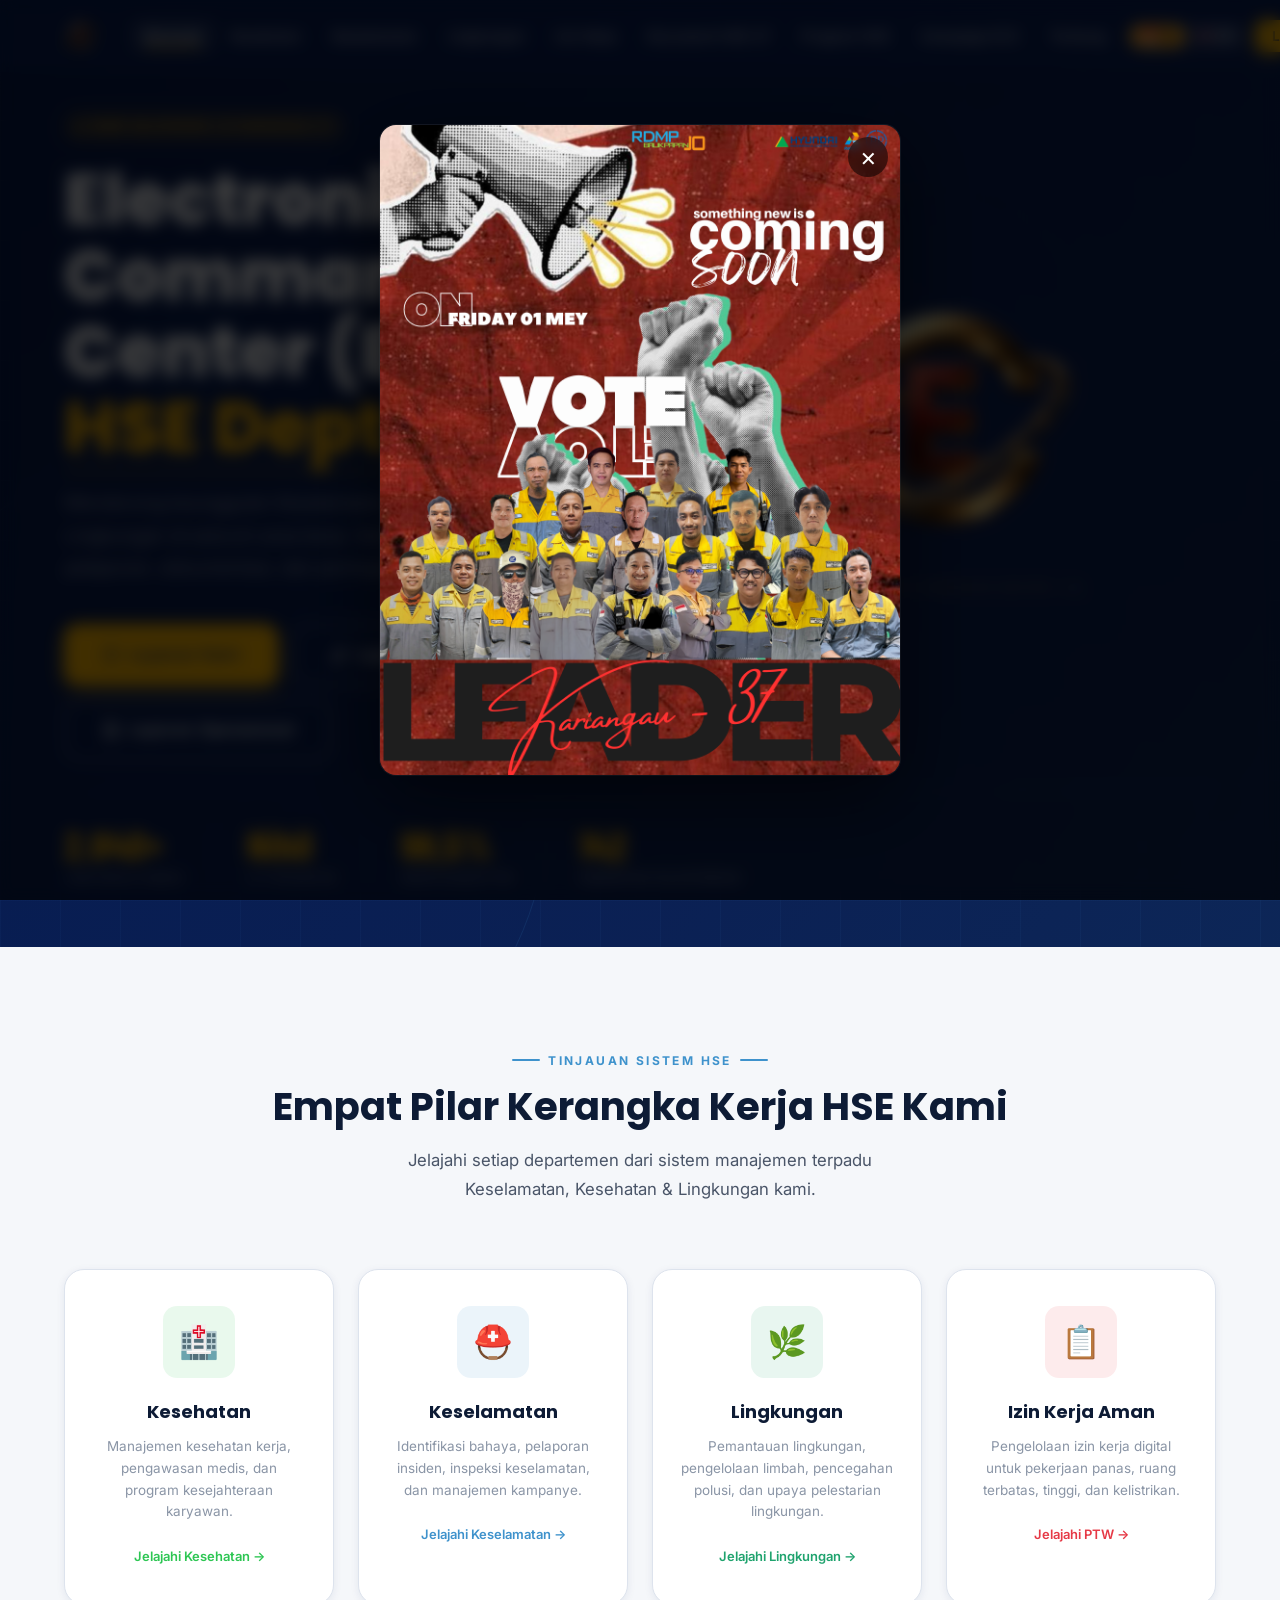
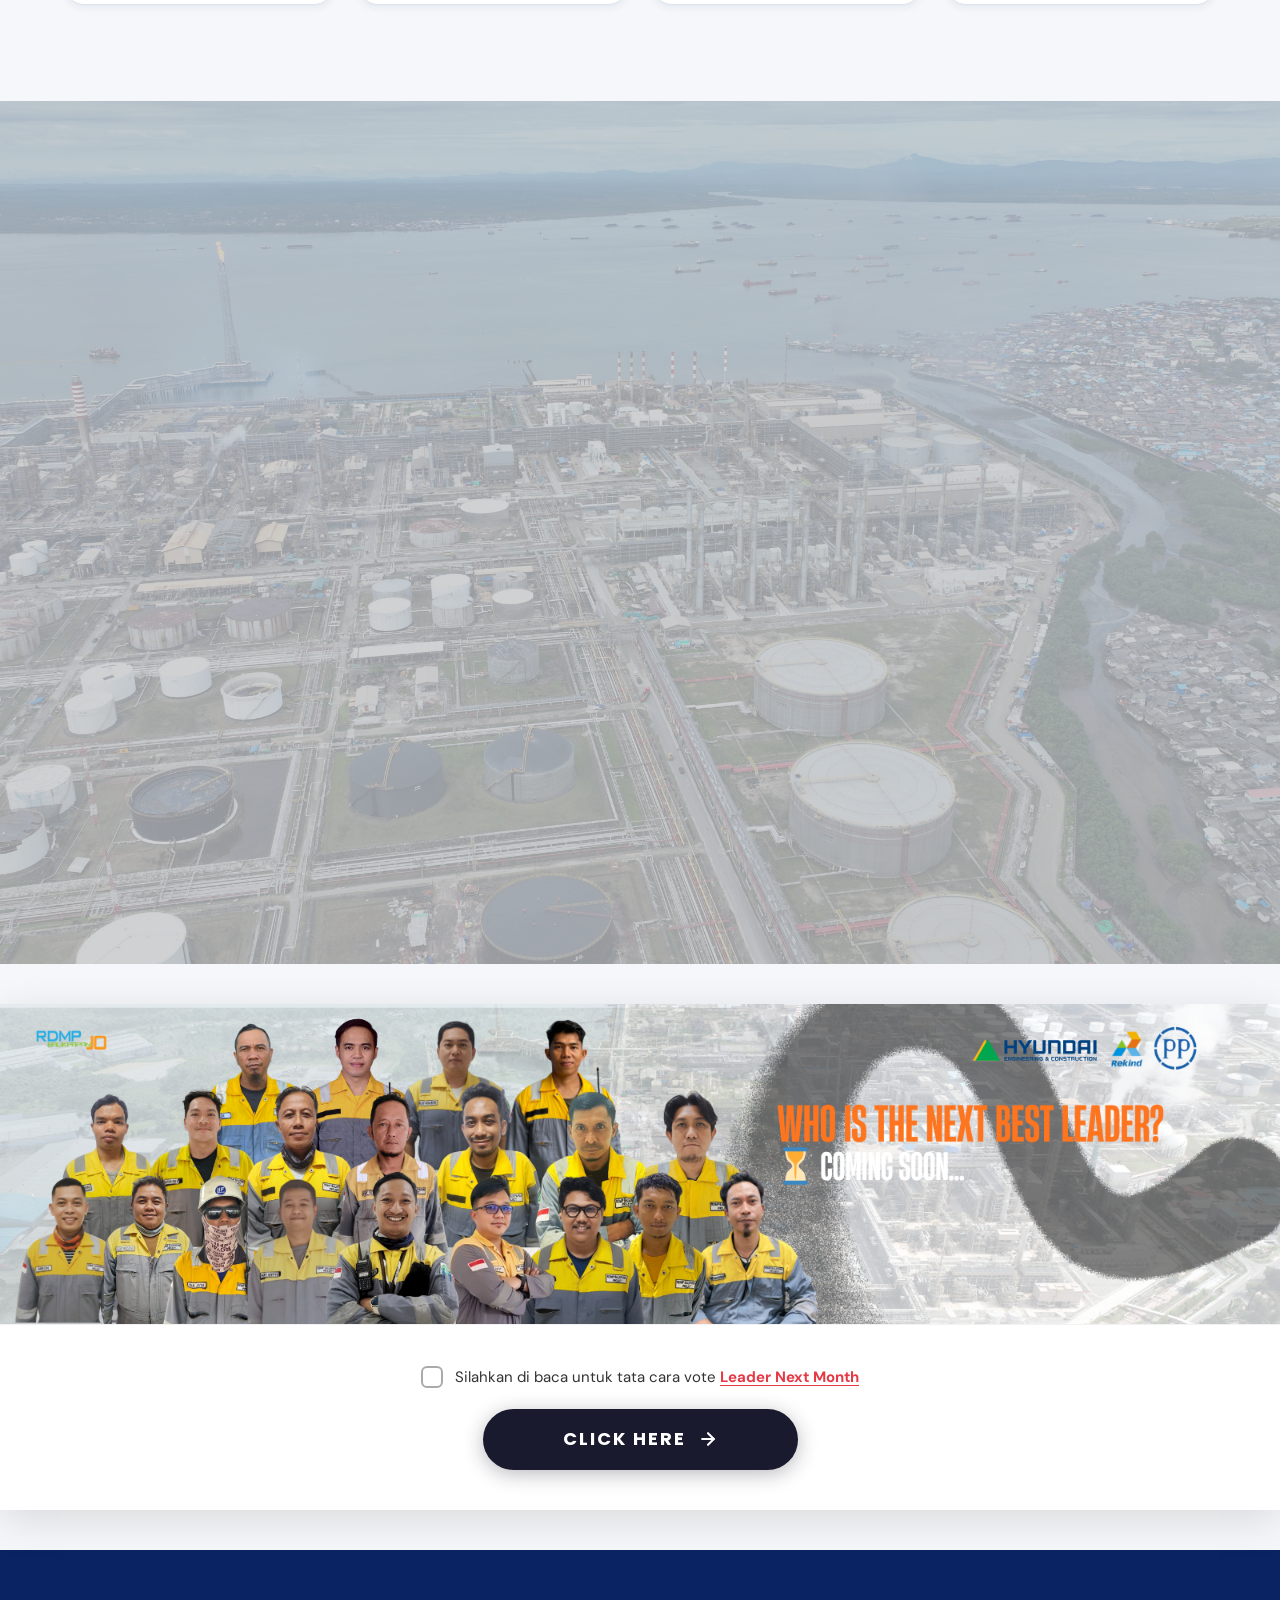
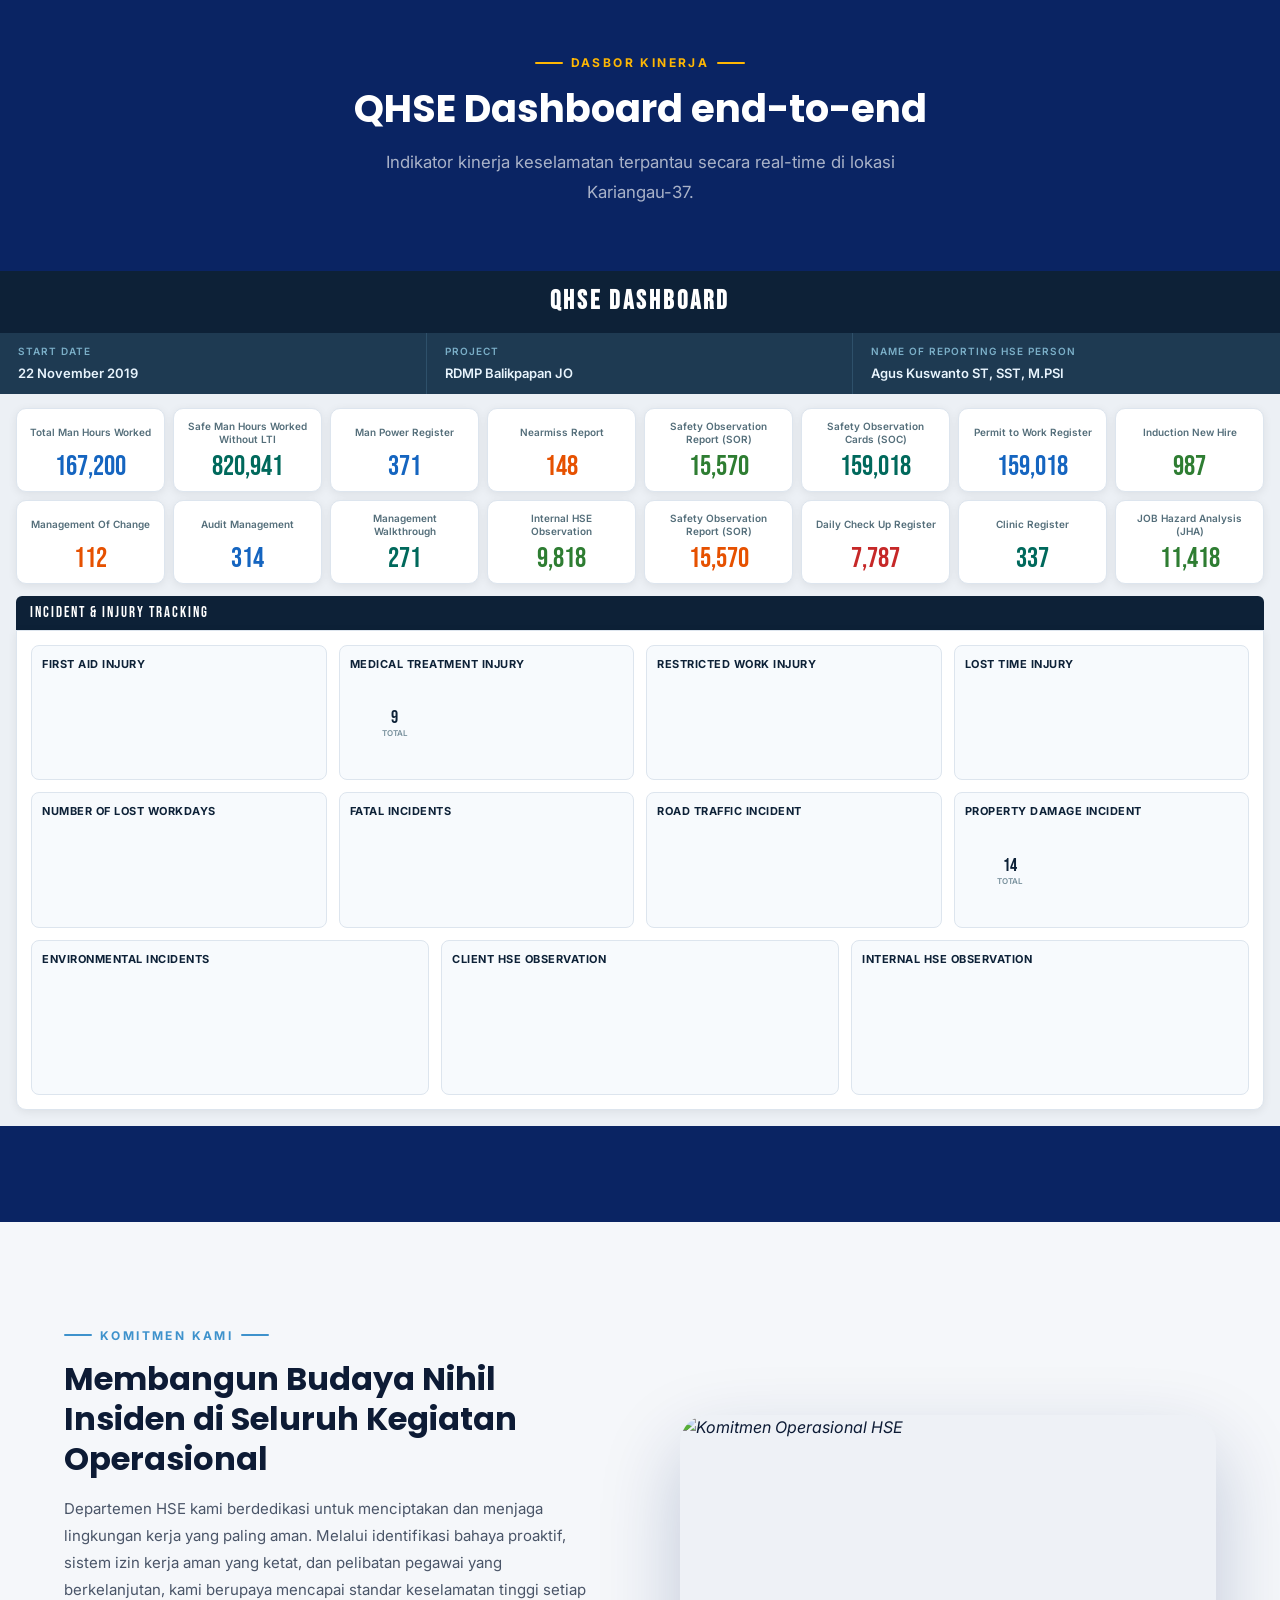
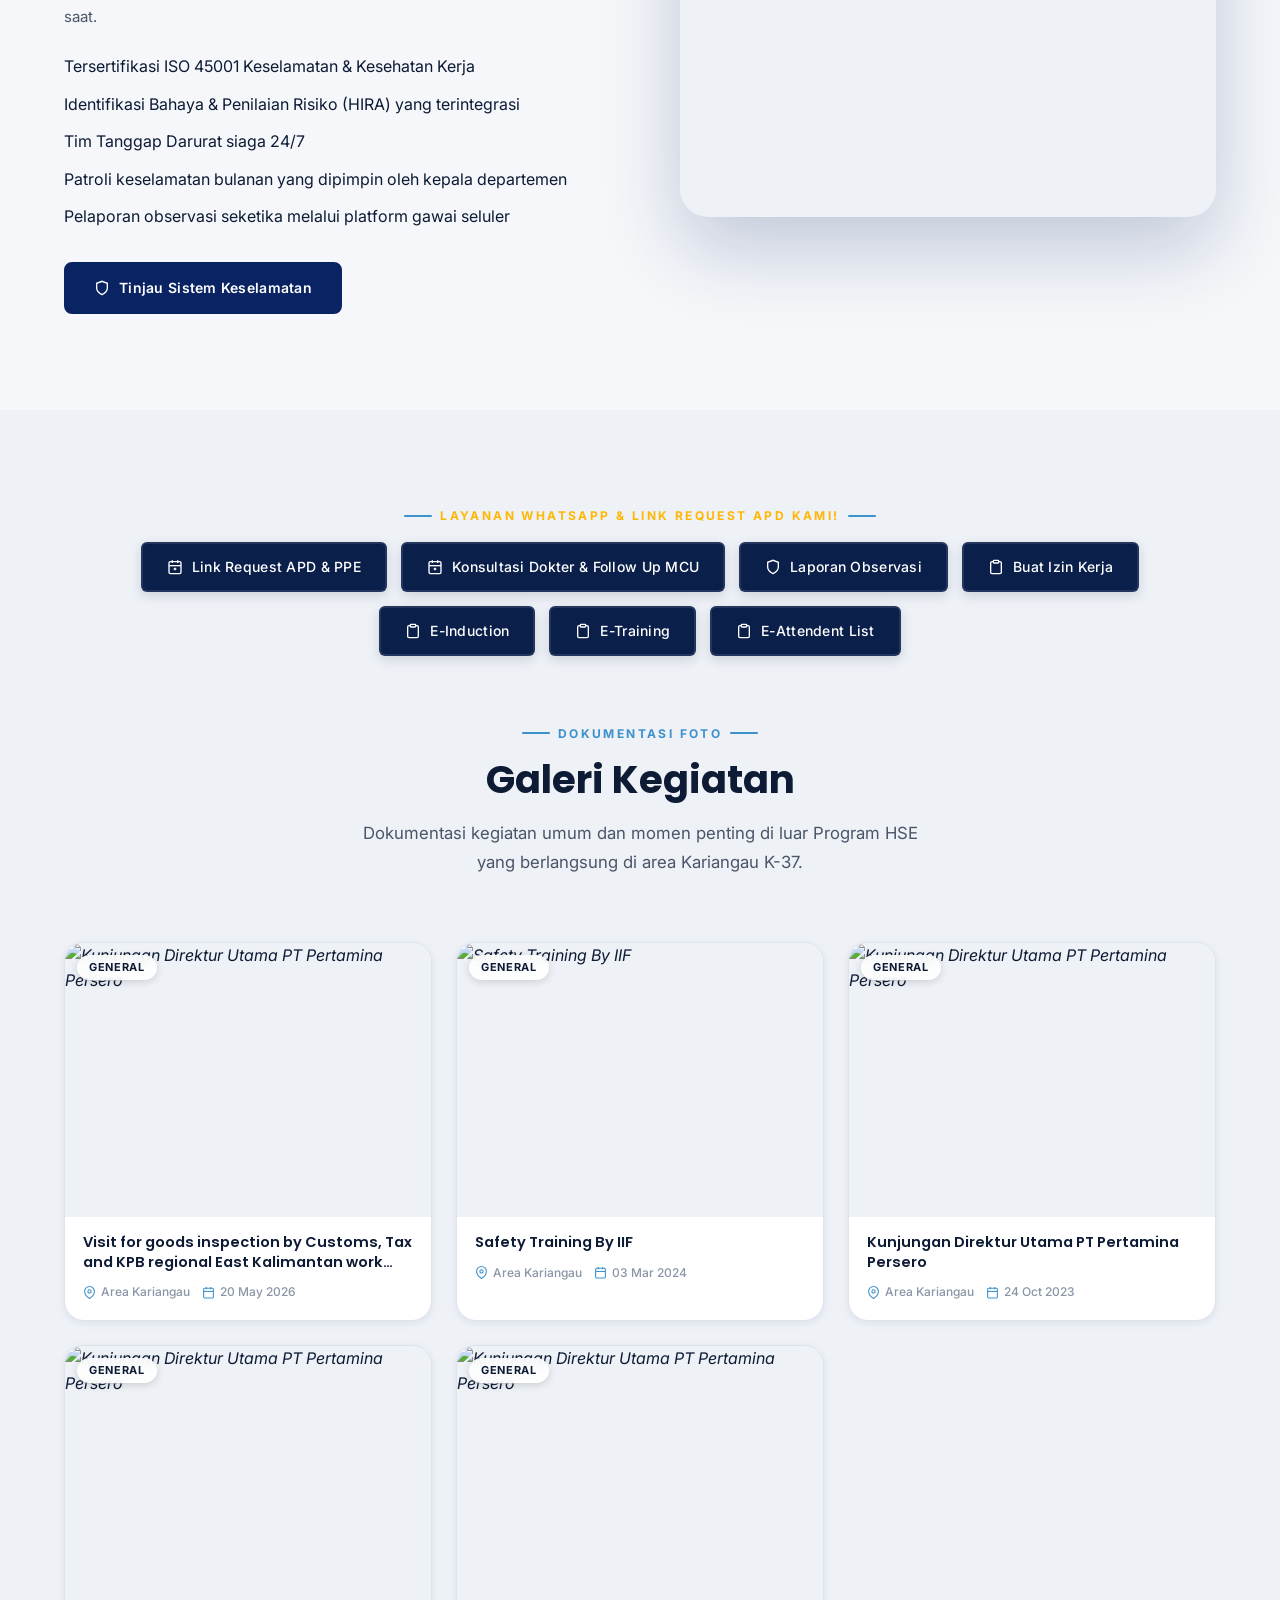
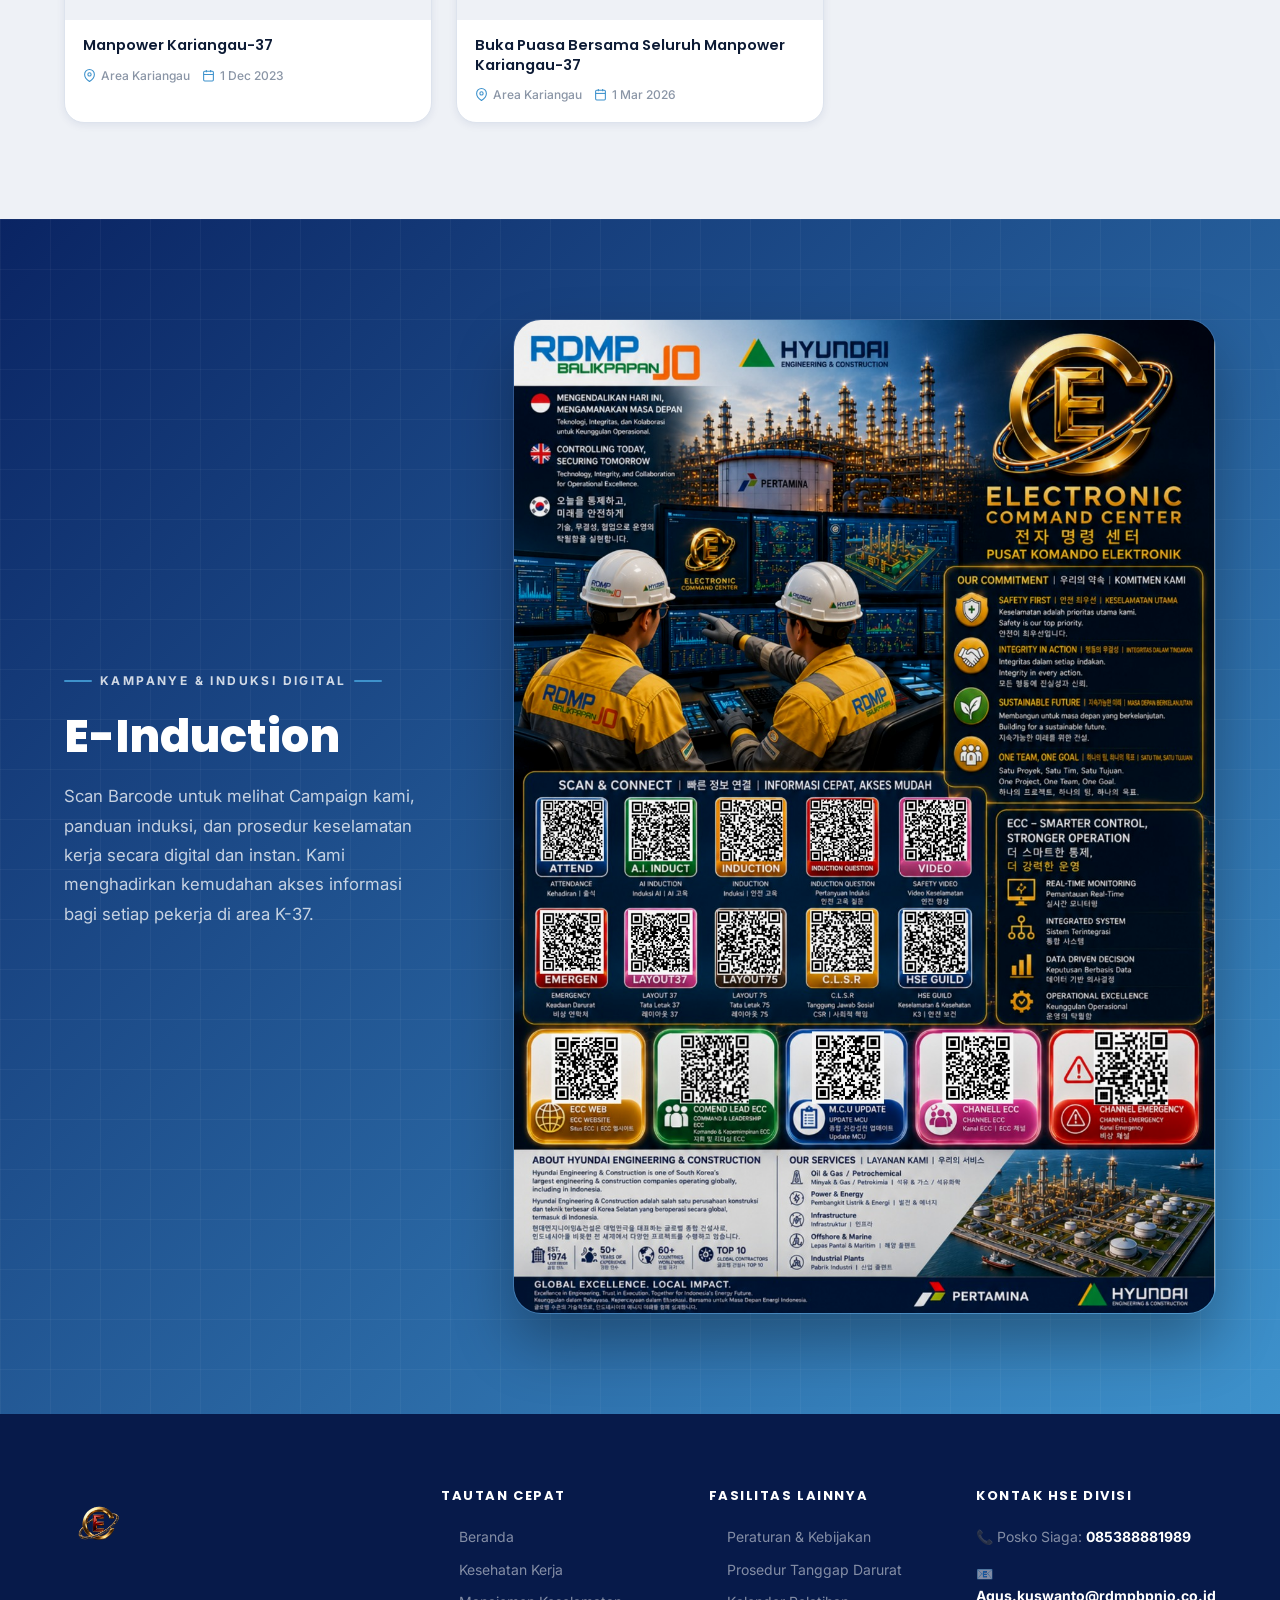
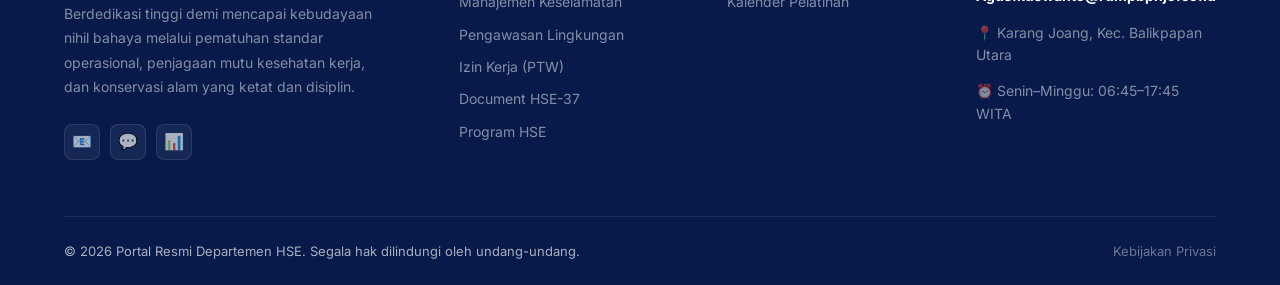
==== commit 46769d60: "feat: change Lihat Hasil to Click Here link (hse-vote) & add WhatsApp Grup button in E-Training moda" ====
--- a/index.html
+++ b/index.html
@@ -278,9 +278,18 @@
           </span>
         </label>
 
-        <!-- Click Here Button (disabled by default) -->
-        <a href="https://hse-vote.vercel.app" id="voteClickBtn" class="vote-click-btn vote-click-btn--disabled"
-          onclick="return document.getElementById('voteAgreeCheck').checked;">
+        <!-- Lihat Hasil Button — TEMPORARILY changed to direct link (revert after 2026-05-31) -->
+        <!-- ORIGINAL CODE (do not delete):
+        <a href="javascript:void(0)" id="voteClickBtn" class="vote-click-btn">
+          Lihat Hasil
+          <svg width="20" height="20" viewBox="0 0 24 24" fill="none" stroke="currentColor" stroke-width="2.5"
+            stroke-linecap="round" stroke-linejoin="round">
+            <line x1="5" y1="12" x2="19" y2="12"></line>
+            <polyline points="12 5 19 12 12 19"></polyline>
+          </svg>
+        </a>
+        END ORIGINAL CODE -->
+        <a href="https://hse-vote.vercel.app/" target="_blank" rel="noopener noreferrer" id="voteClickBtn" class="vote-click-btn">
           Click Here
           <svg width="20" height="20" viewBox="0 0 24 24" fill="none" stroke="currentColor" stroke-width="2.5"
             stroke-linecap="round" stroke-linejoin="round">
@@ -312,6 +321,26 @@
       </div>
       <div class="vg-dots" id="vgDots"></div>
       <div class="vg-counter" id="vgCounter">1 / 7</div>
+    </div>
+  </div>
+
+  <!-- ═══ VOTE RESULTS POPUP ═══════════════════════════════ -->
+  <div id="voteResultsOverlay" class="vg-overlay">
+    <div class="vg-popup results-popup-size">
+      <button class="vg-close" id="voteResultsClose" aria-label="Tutup">&times;</button>
+      <h3 class="vg-title">Hasil Vote — Leader Next Month</h3>
+      <div class="vg-carousel">
+        <button class="vg-arrow vg-arrow-left" id="vrPrev" aria-label="Sebelumnya">&#10094;</button>
+        <div class="vg-slides vr-slides" id="vrSlides">
+          <img src="assets/1.png" alt="Hasil Vote 1" class="vr-slide vr-slide--active" />
+          <img src="assets/2.png" alt="Hasil Vote 2" class="vr-slide" />
+          <img src="assets/3.png" alt="Hasil Vote 3" class="vr-slide" />
+          <img src="assets/4.png" alt="Hasil Vote 4" class="vr-slide" />
+        </div>
+        <button class="vg-arrow vg-arrow-right" id="vrNext" aria-label="Berikutnya">&#10095;</button>
+      </div>
+      <div class="vg-dots" id="vrDots"></div>
+      <div class="vg-counter" id="vrCounter">1 / 4</div>
     </div>
   </div>
 
@@ -616,6 +645,91 @@
         right: 6px;
       }
     }
+
+    /* ── Results Popup styles ── */
+    .results-popup-size {
+      max-width: 100vw !important;
+      width: 100% !important;
+      max-height: 100vh !important;
+      height: 100vh !important;
+      border-radius: 0 !important;
+      margin: 0 !important;
+      padding: 0 !important;
+      box-shadow: none !important;
+      display: flex !important;
+      flex-direction: column !important;
+      justify-content: space-between !important;
+    }
+
+    .results-popup-size .vg-close {
+      top: 20px;
+      right: 20px;
+      width: 44px;
+      height: 44px;
+      font-size: 28px;
+      background: rgba(0, 0, 0, 0.7);
+    }
+
+    .results-popup-size .vg-title {
+      padding: 24px 60px 12px;
+      font-size: 20px;
+    }
+
+    .results-popup-size .vg-carousel {
+      flex: 1;
+      height: calc(100vh - 160px);
+      display: flex;
+      align-items: center;
+      justify-content: center;
+      background: #f8f9fa;
+    }
+
+    .vr-slides {
+      width: 100%;
+      height: 100%;
+      display: flex;
+      align-items: center;
+      justify-content: center;
+      position: relative;
+    }
+
+    .vr-slide {
+      display: none;
+      max-width: 90%;
+      max-height: 80vh;
+      width: auto;
+      height: auto;
+      object-fit: contain;
+      animation: vgFadeIn 0.35s ease;
+    }
+
+    .vr-slide--active {
+      display: block;
+    }
+
+    @media (max-width: 768px) {
+      .results-popup-size .vg-carousel {
+        height: calc(100vh - 140px);
+      }
+
+      .vr-slide {
+        max-width: 95%;
+        max-height: 70vh;
+      }
+
+      .results-popup-size .vg-title {
+        font-size: 16px;
+        padding: 16px 50px 8px;
+      }
+
+      .results-popup-size .vg-close {
+        top: 10px;
+        right: 10px;
+        width: 36px;
+        height: 36px;
+        font-size: 22px;
+      }
+    }
   </style>
 
   <script>
@@ -623,14 +737,6 @@
       /* ── Checkbox → Button toggle ── */
       var checkbox = document.getElementById('voteAgreeCheck');
       var voteBtn = document.getElementById('voteClickBtn');
-
-      checkbox.addEventListener('change', function () {
-        if (checkbox.checked) {
-          voteBtn.classList.remove('vote-click-btn--disabled');
-        } else {
-          voteBtn.classList.add('vote-click-btn--disabled');
-        }
-      });
 
       /* ── Vote Guide Gallery Popup ── */
       var guideOverlay = document.getElementById('voteGuideOverlay');
@@ -700,6 +806,81 @@
         var diff = touchStartX - e.changedTouches[0].screenX;
         if (Math.abs(diff) > 50) {
           diff > 0 ? goTo(currentSlide + 1) : goTo(currentSlide - 1);
+        }
+      }, { passive: true });
+
+      /* ── Vote Results Gallery Popup ── */
+      var resultsOverlay = document.getElementById('voteResultsOverlay');
+      var resultsCloseBtn = document.getElementById('voteResultsClose');
+      var slidesVR = document.querySelectorAll('.vr-slide');
+      var prevBtnVR = document.getElementById('vrPrev');
+      var nextBtnVR = document.getElementById('vrNext');
+      var dotsContainerVR = document.getElementById('vrDots');
+      var counterVR = document.getElementById('vrCounter');
+      var currentSlideVR = 0;
+      var totalVR = slidesVR.length;
+
+      // Build dots for results
+      for (var j = 0; j < totalVR; j++) {
+        var dotVR = document.createElement('button');
+        dotVR.className = 'vg-dot' + (j === 0 ? ' vg-dot--active' : '');
+        dotVR.dataset.index = j;
+        dotVR.addEventListener('click', function () {
+          goToVR(parseInt(this.dataset.index));
+        });
+        dotsContainerVR.appendChild(dotVR);
+      }
+      var dotsVR = dotsContainerVR.querySelectorAll('.vg-dot');
+
+      function goToVR(idx) {
+        slidesVR[currentSlideVR].classList.remove('vr-slide--active');
+        dotsVR[currentSlideVR].classList.remove('vg-dot--active');
+        currentSlideVR = (idx + totalVR) % totalVR;
+        slidesVR[currentSlideVR].classList.add('vr-slide--active');
+        dotsVR[currentSlideVR].classList.add('vg-dot--active');
+        counterVR.textContent = (currentSlideVR + 1) + ' / ' + totalVR;
+      }
+
+      prevBtnVR.addEventListener('click', function () { goToVR(currentSlideVR - 1); });
+      nextBtnVR.addEventListener('click', function () { goToVR(currentSlideVR + 1); });
+
+      function openResultsModal() {
+        resultsOverlay.classList.add('active');
+        document.body.classList.add('popup-open');
+      }
+      function closeResultsModal() {
+        resultsOverlay.classList.remove('active');
+        document.body.classList.remove('popup-open');
+      }
+
+      // Event listener for Lihat Hasil button click
+      // TEMPORARILY DISABLED — button now links directly to hse-vote.vercel.app (revert after 2026-05-31)
+      // voteBtn.addEventListener('click', function (e) {
+      //   e.preventDefault();
+      //   openResultsModal();
+      // });
+
+      resultsCloseBtn.addEventListener('click', closeResultsModal);
+      resultsOverlay.addEventListener('click', function (e) {
+        if (e.target === resultsOverlay) closeResultsModal();
+      });
+
+      document.addEventListener('keydown', function (e) {
+        if (!resultsOverlay.classList.contains('active')) return;
+        if (e.key === 'Escape') closeResultsModal();
+        if (e.key === 'ArrowLeft') goToVR(currentSlideVR - 1);
+        if (e.key === 'ArrowRight') goToVR(currentSlideVR + 1);
+      });
+
+      /* Swipe support for results */
+      var touchStartXVR = 0;
+      resultsOverlay.addEventListener('touchstart', function (e) {
+        touchStartXVR = e.changedTouches[0].screenX;
+      }, { passive: true });
+      resultsOverlay.addEventListener('touchend', function (e) {
+        var diff = touchStartXVR - e.changedTouches[0].screenX;
+        if (Math.abs(diff) > 50) {
+          diff > 0 ? goToVR(currentSlideVR + 1) : goToVR(currentSlideVR - 1);
         }
       }, { passive: true });
     })();
@@ -1862,13 +2043,21 @@
     <div class="attend-modal-container">
       <button class="attend-modal-close" onclick="closeTrainingModal()">✕</button>
       <img src="master.webp" alt="E-Training Poster" style="width: 100%; height: auto; display: block;">
-      <div style="padding: 16px 24px 20px; text-align: center; background: #fff;">
+      <div style="padding: 16px 24px 20px; text-align: center; background: #fff; display:flex; justify-content:center; align-items:center; gap:12px; flex-wrap:wrap;">
         <a href="https://docs.google.com/forms/d/e/1FAIpQLSdNK9kFAisbkzN3oGHZBRNHBc2uy7fHLjBhDIxQKf6iwiAUFw/viewform?usp=dialog"
           target="_blank" rel="noopener"
           style="display:inline-flex; align-items:center; gap:8px; padding:12px 32px; background:linear-gradient(135deg,#0a2463,#1a4b8c); color:#fff; border-radius:10px; font-weight:700; font-size:14px; font-family:'Inter',sans-serif; text-decoration:none; transition:all 0.2s; box-shadow:0 4px 14px rgba(10,36,99,0.3);"
           onmouseover="this.style.transform='translateY(-2px)';this.style.boxShadow='0 6px 20px rgba(10,36,99,0.4)'"
           onmouseout="this.style.transform='';this.style.boxShadow='0 4px 14px rgba(10,36,99,0.3)'">
           📋 Click Here
+        </a>
+        <a href="https://chat.whatsapp.com/Fp1VOjp0NHI0KDQNVHwJWW"
+          target="_blank" rel="noopener"
+          style="display:inline-flex; align-items:center; gap:8px; padding:12px 32px; background:#25d366; color:#fff; border-radius:10px; font-weight:700; font-size:14px; font-family:'Inter',sans-serif; text-decoration:none; transition:all 0.2s; box-shadow:0 4px 14px rgba(37,211,102,0.3);"
+          onmouseover="this.style.transform='translateY(-2px)';this.style.boxShadow='0 6px 20px rgba(37,211,102,0.4)'"
+          onmouseout="this.style.transform='';this.style.boxShadow='0 4px 14px rgba(37,211,102,0.3)'">
+          <svg width="18" height="18" viewBox="0 0 24 24" fill="currentColor"><path d="M17.472 14.382c-.297-.149-1.758-.867-2.03-.967-.273-.099-.471-.148-.67.15-.197.297-.767.966-.94 1.164-.173.199-.347.223-.644.075-.297-.15-1.255-.463-2.39-1.475-.883-.788-1.48-1.761-1.653-2.059-.173-.297-.018-.458.13-.606.134-.133.298-.347.446-.52.149-.174.198-.298.298-.497.099-.198.05-.371-.025-.52-.075-.149-.669-1.612-.916-2.207-.242-.579-.487-.5-.669-.51-.173-.008-.371-.01-.57-.01-.198 0-.52.074-.792.372-.272.297-1.04 1.016-1.04 2.479 0 1.462 1.065 2.875 1.213 3.074.149.198 2.096 3.2 5.077 4.487.709.306 1.262.489 1.694.625.712.227 1.36.195 1.871.118.571-.085 1.758-.719 2.006-1.413.248-.694.248-1.289.173-1.413-.074-.124-.272-.198-.57-.347m-5.421 7.403h-.004a9.87 9.87 0 01-5.031-1.378l-.361-.214-3.741.982.998-3.648-.235-.374a9.86 9.86 0 01-1.51-5.26c.001-5.45 4.436-9.884 9.888-9.884 2.64 0 5.122 1.03 6.988 2.898a9.825 9.825 0 012.893 6.994c-.003 5.45-4.437 9.884-9.885 9.884m8.413-18.297A11.815 11.815 0 0012.05 0C5.495 0 .16 5.335.157 11.892c0 2.096.547 4.142 1.588 5.945L.057 24l6.305-1.654a11.882 11.882 0 005.683 1.448h.005c6.554 0 11.89-5.335 11.893-11.893a11.821 11.821 0 00-3.48-8.413z"/></svg>
+          Gabung Whatsapp Grup
         </a>
       </div>
     </div>
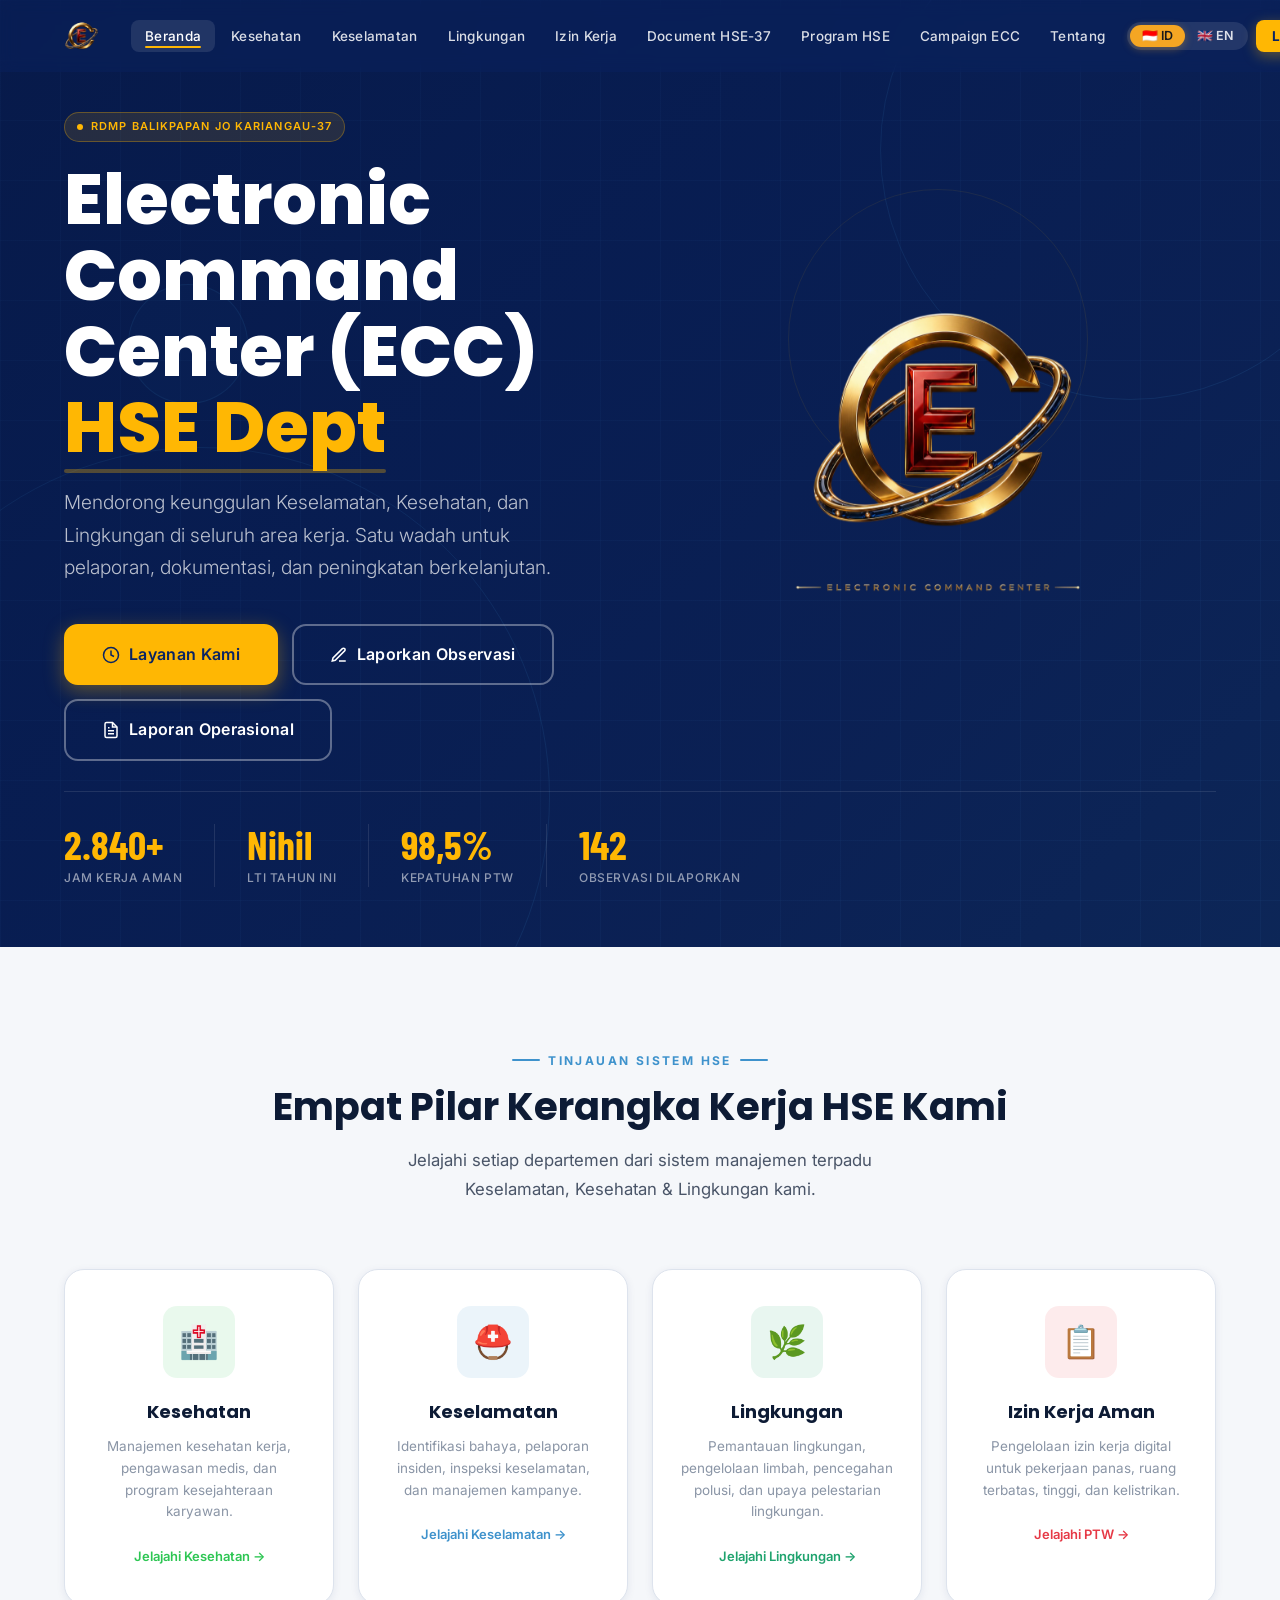
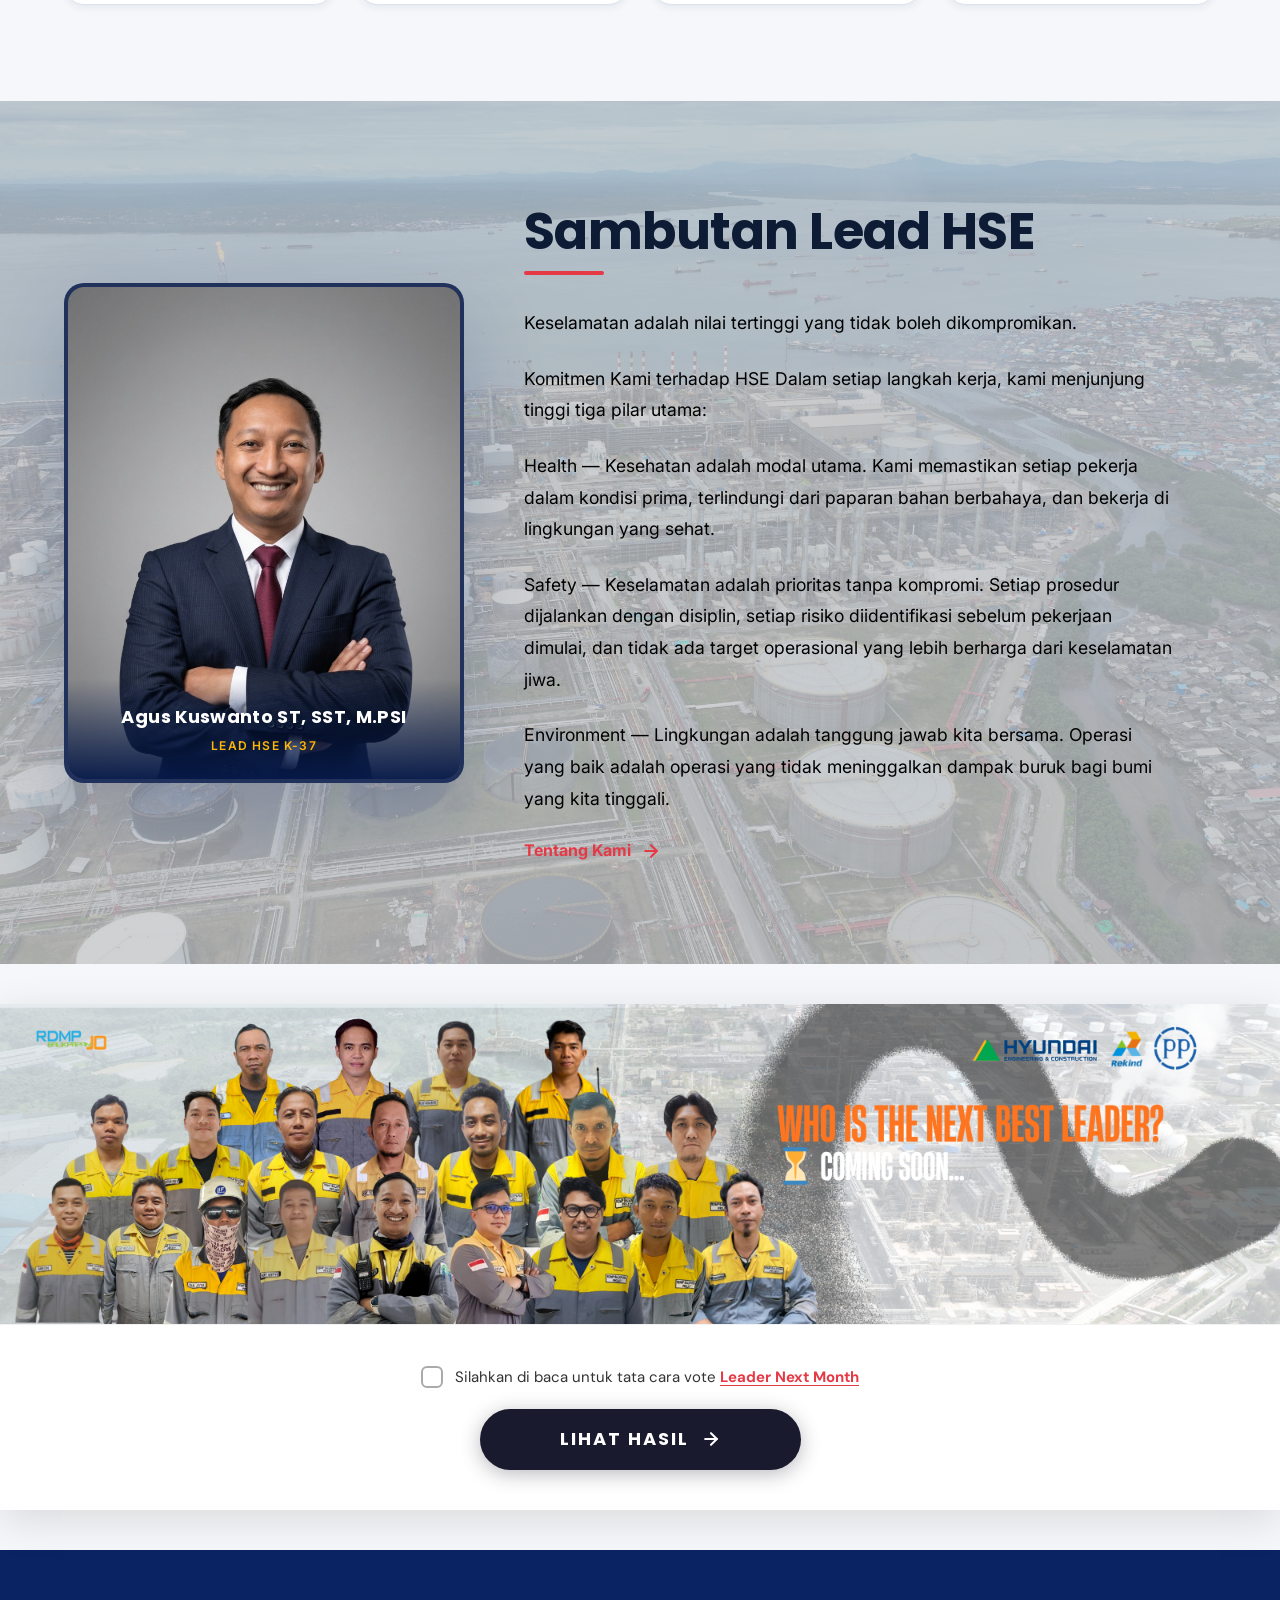
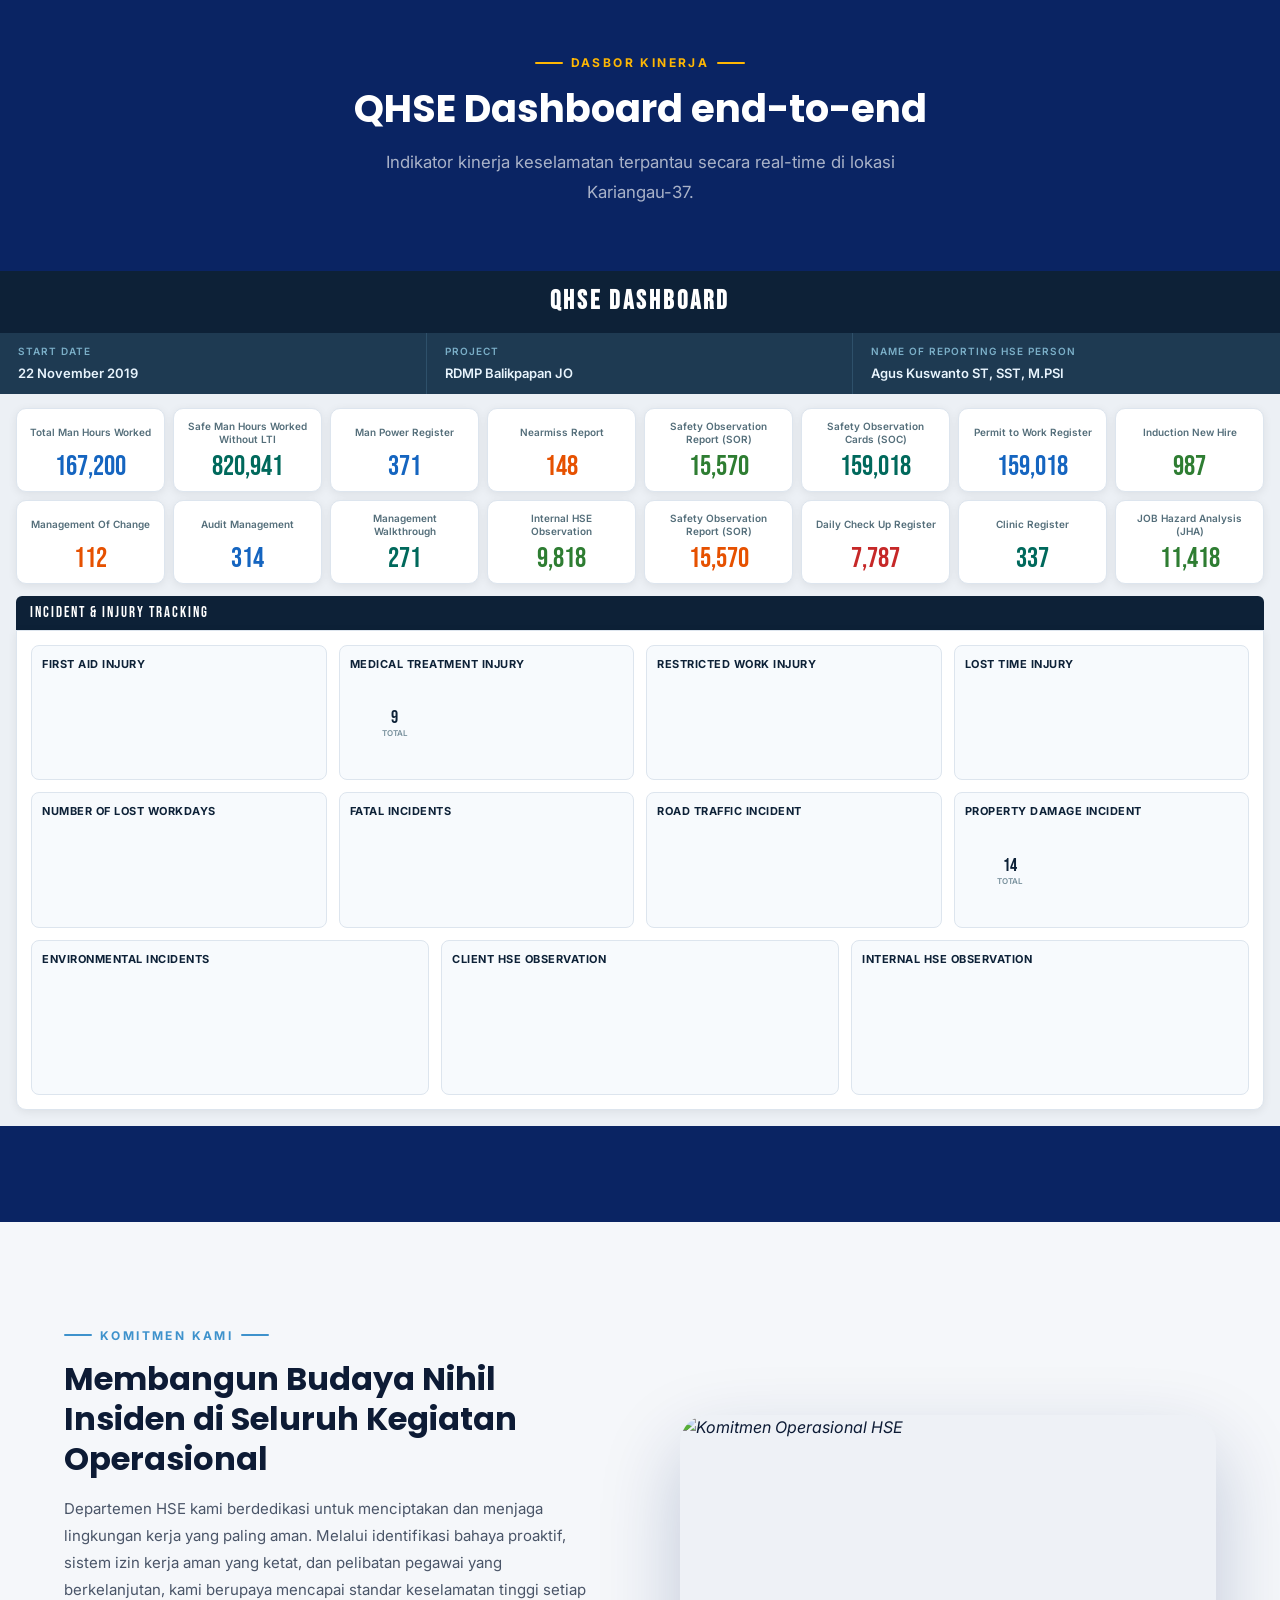
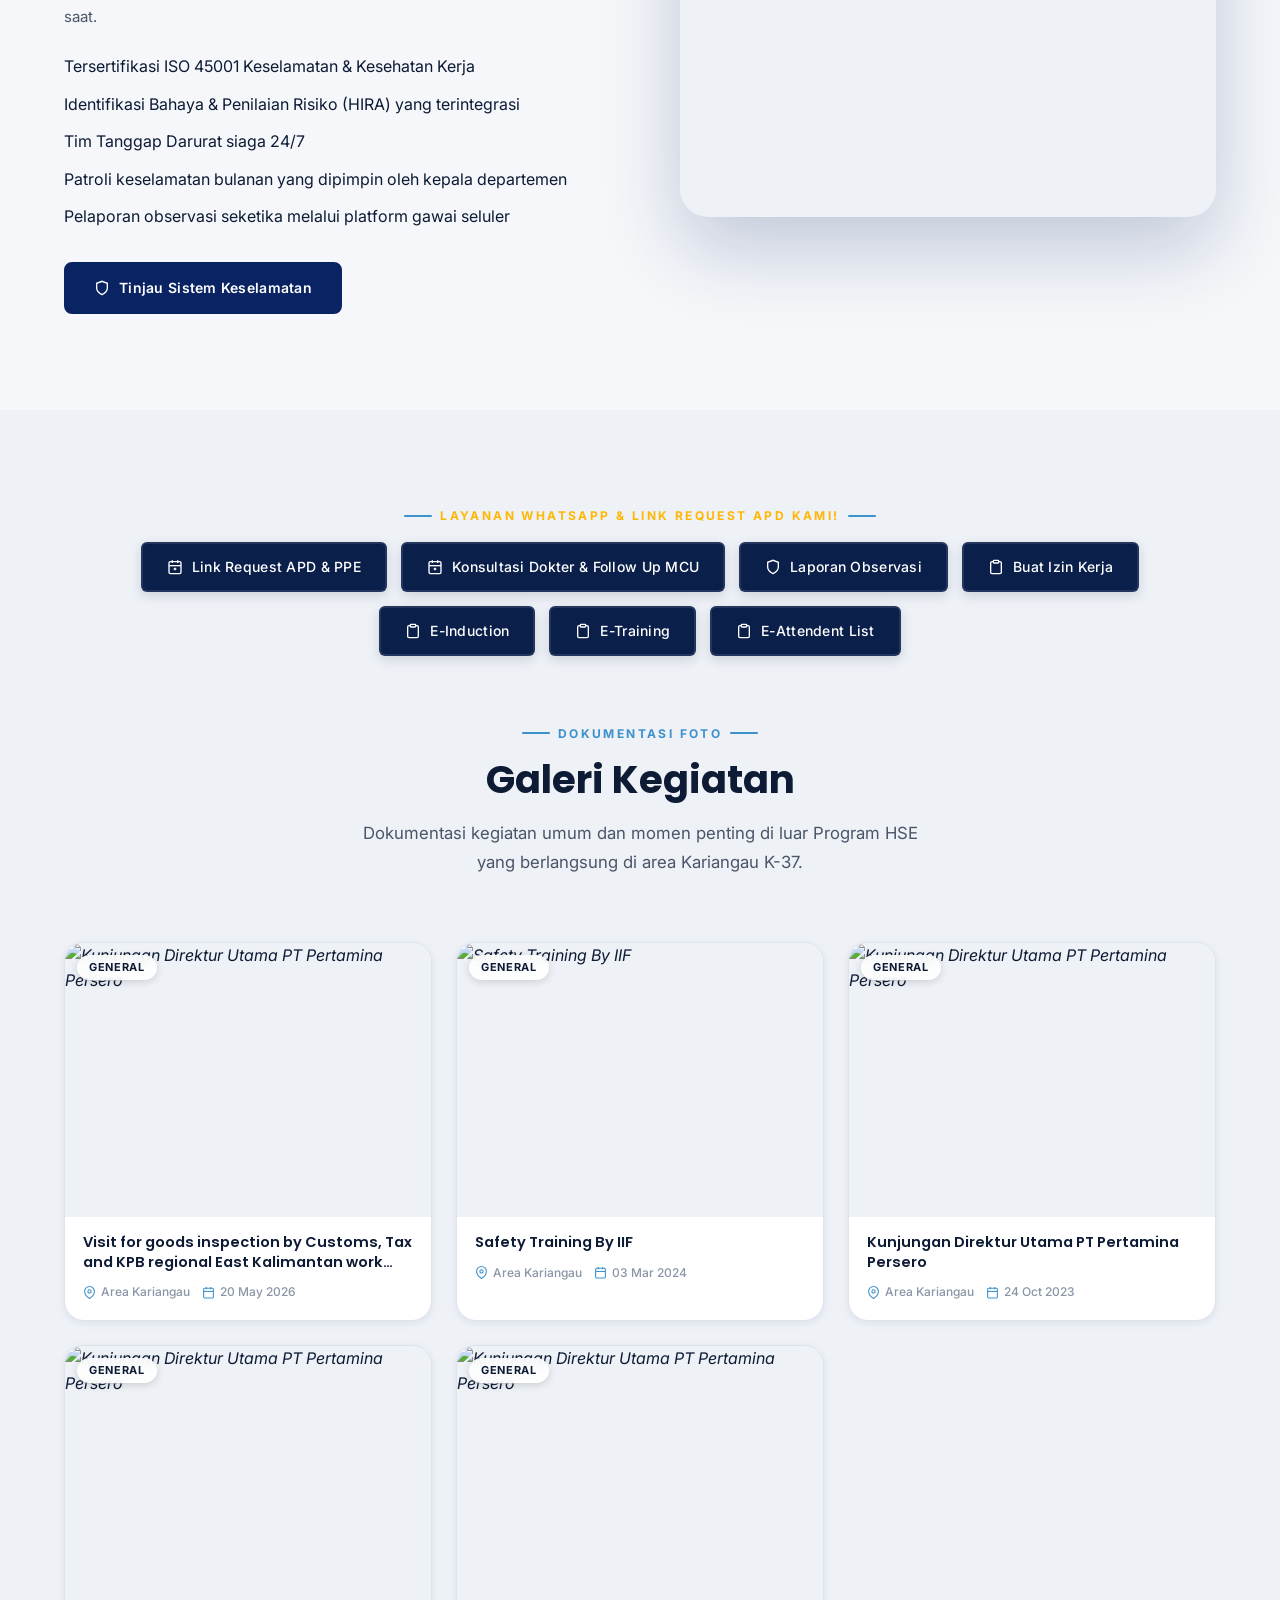
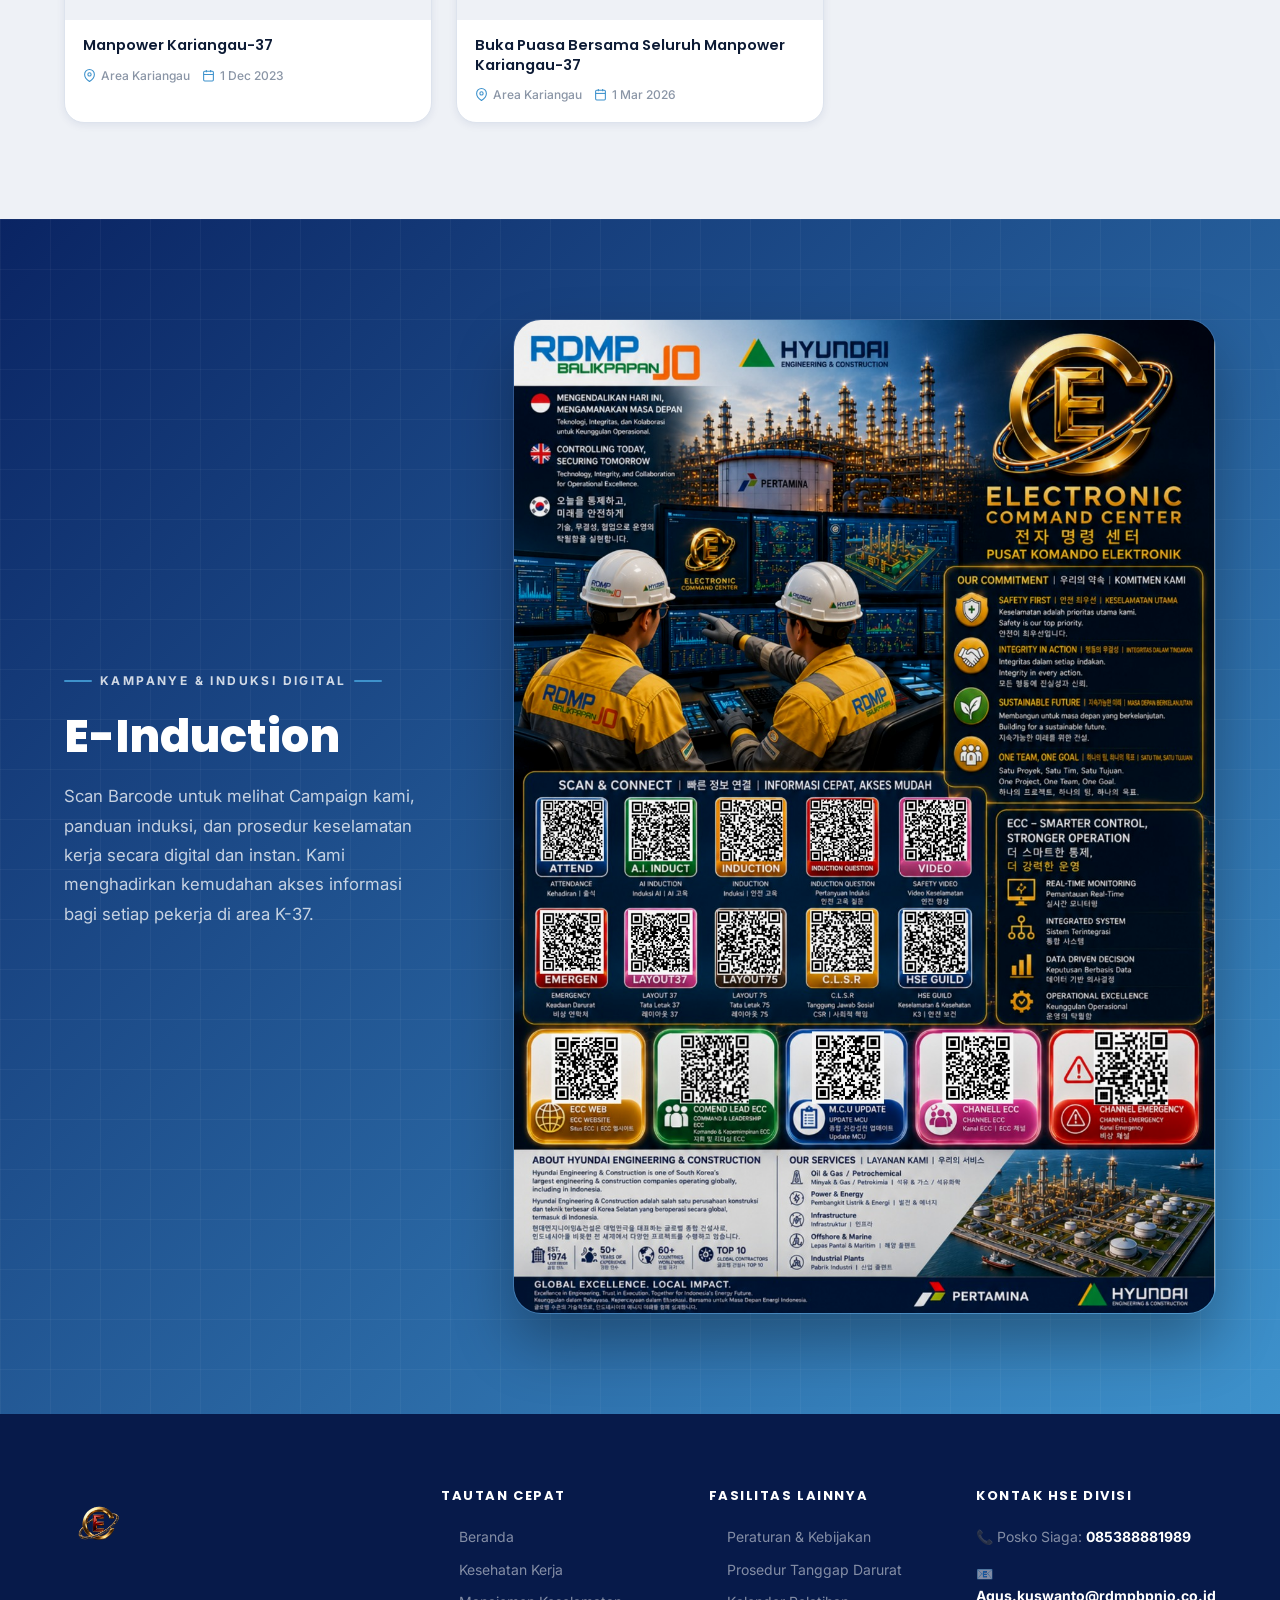
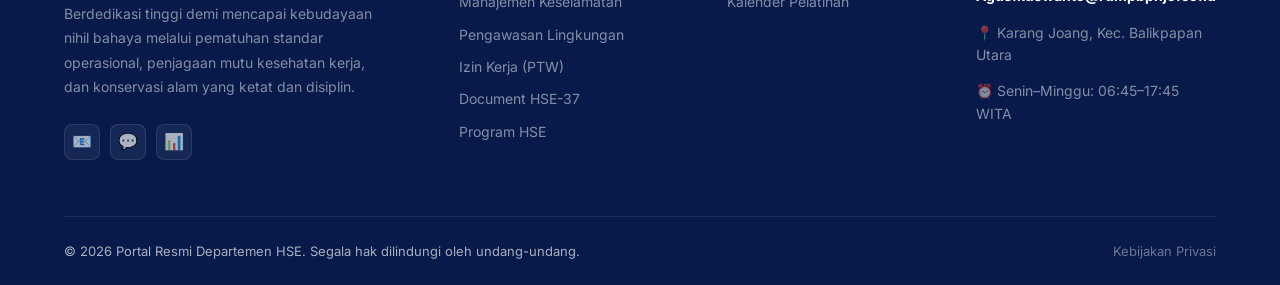
==== commit 6a5c478f: "feat: remove welcome popup and restore Lihat Hasil button and modal" ====
--- a/index.html
+++ b/index.html
@@ -278,19 +278,8 @@
           </span>
         </label>
 
-        <!-- Lihat Hasil Button — TEMPORARILY changed to direct link (revert after 2026-05-31) -->
-        <!-- ORIGINAL CODE (do not delete):
         <a href="javascript:void(0)" id="voteClickBtn" class="vote-click-btn">
           Lihat Hasil
-          <svg width="20" height="20" viewBox="0 0 24 24" fill="none" stroke="currentColor" stroke-width="2.5"
-            stroke-linecap="round" stroke-linejoin="round">
-            <line x1="5" y1="12" x2="19" y2="12"></line>
-            <polyline points="12 5 19 12 12 19"></polyline>
-          </svg>
-        </a>
-        END ORIGINAL CODE -->
-        <a href="https://hse-vote.vercel.app/" target="_blank" rel="noopener noreferrer" id="voteClickBtn" class="vote-click-btn">
-          Click Here
           <svg width="20" height="20" viewBox="0 0 24 24" fill="none" stroke="currentColor" stroke-width="2.5"
             stroke-linecap="round" stroke-linejoin="round">
             <line x1="5" y1="12" x2="19" y2="12"></line>
@@ -854,11 +843,10 @@
       }
 
       // Event listener for Lihat Hasil button click
-      // TEMPORARILY DISABLED — button now links directly to hse-vote.vercel.app (revert after 2026-05-31)
-      // voteBtn.addEventListener('click', function (e) {
-      //   e.preventDefault();
-      //   openResultsModal();
-      // });
+      voteBtn.addEventListener('click', function (e) {
+        e.preventDefault();
+        openResultsModal();
+      });
 
       resultsCloseBtn.addEventListener('click', closeResultsModal);
       resultsOverlay.addEventListener('click', function (e) {
@@ -2277,161 +2265,6 @@
     })();
   </script>
 
-  <!-- ═══ WELCOME POPUP MODAL ═══════════════════════════════════ -->
-  <div id="welcomePopupOverlay" class="welcome-popup-overlay">
-    <div class="welcome-popup-container">
-      <button class="welcome-popup-close" id="welcomePopupClose" aria-label="Tutup popup">&times;</button>
-      <img src="leader.webp" alt="Leader Kariangau-37 — Vote A Role" class="welcome-popup-img" />
-    </div>
-  </div>
-
-  <style>
-    /* ── Welcome Popup ── */
-    .welcome-popup-overlay {
-      position: fixed;
-      inset: 0;
-      z-index: 99999;
-      display: flex;
-      align-items: center;
-      justify-content: center;
-      background: rgba(0, 0, 0, 0.75);
-      backdrop-filter: blur(8px);
-      -webkit-backdrop-filter: blur(8px);
-      opacity: 0;
-      visibility: hidden;
-      transition: opacity 0.4s ease, visibility 0.4s ease;
-    }
-
-    .welcome-popup-overlay.active {
-      opacity: 1;
-      visibility: visible;
-    }
-
-    .welcome-popup-container {
-      position: relative;
-      max-width: 520px;
-      width: 90%;
-      max-height: 90vh;
-      border-radius: 16px;
-      overflow: hidden;
-      box-shadow: 0 24px 80px rgba(0, 0, 0, 0.55), 0 0 0 1px rgba(255, 255, 255, 0.08);
-      transform: scale(0.85) translateY(30px);
-      transition: transform 0.45s cubic-bezier(0.34, 1.56, 0.64, 1);
-    }
-
-    .welcome-popup-overlay.active .welcome-popup-container {
-      transform: scale(1) translateY(0);
-    }
-
-    .welcome-popup-img {
-      display: block;
-      width: 100%;
-      height: auto;
-      object-fit: contain;
-    }
-
-    .welcome-popup-close {
-      position: absolute;
-      top: 12px;
-      right: 12px;
-      width: 40px;
-      height: 40px;
-      border: none;
-      border-radius: 50%;
-      background: rgba(0, 0, 0, 0.55);
-      color: #fff;
-      font-size: 26px;
-      line-height: 1;
-      display: flex;
-      align-items: center;
-      justify-content: center;
-      cursor: pointer;
-      transition: background 0.25s ease, transform 0.25s ease;
-      z-index: 2;
-      backdrop-filter: blur(4px);
-      -webkit-backdrop-filter: blur(4px);
-    }
-
-    .welcome-popup-close:hover {
-      background: rgba(230, 57, 70, 0.85);
-      transform: rotate(90deg) scale(1.1);
-    }
-
-    /* hide scrollbar while popup is open */
-    body.popup-open {
-      overflow: hidden;
-    }
-
-    @media (max-width: 600px) {
-      .welcome-popup-container {
-        max-width: 92%;
-        border-radius: 12px;
-      }
-
-      .welcome-popup-close {
-        width: 34px;
-        height: 34px;
-        font-size: 22px;
-        top: 8px;
-        right: 8px;
-      }
-    }
-  </style>
-
-  <script>
-    (function () {
-      var overlay = document.getElementById('welcomePopupOverlay');
-      var closeBtn = document.getElementById('welcomePopupClose');
-      var idleTimer = null;
-      var IDLE_TIMEOUT = 3 * 60 * 1000; // 3 minutes
-
-      function isPopupOpen() {
-        return overlay.classList.contains('active');
-      }
-
-      function openPopup() {
-        overlay.classList.add('active');
-        document.body.classList.add('popup-open');
-      }
-
-      function closePopup() {
-        overlay.classList.remove('active');
-        document.body.classList.remove('popup-open');
-        resetIdleTimer(); // restart idle countdown after closing
-      }
-
-      // ── Idle detection: reopen popup after 3 min inactivity ──
-      function resetIdleTimer() {
-        if (idleTimer) clearTimeout(idleTimer);
-        idleTimer = setTimeout(function () {
-          if (!isPopupOpen()) openPopup();
-        }, IDLE_TIMEOUT);
-      }
-
-      // Listen for any user activity
-      ['mousemove', 'mousedown', 'scroll', 'touchstart', 'keydown'].forEach(function (evt) {
-        document.addEventListener(evt, resetIdleTimer, { passive: true });
-      });
-
-      // Show on every page load (with small delay so page renders first)
-      setTimeout(openPopup, 600);
-
-      // Start the idle timer
-      resetIdleTimer();
-
-      closeBtn.addEventListener('click', closePopup);
-
-      // Click outside the poster to close
-      overlay.addEventListener('click', function (e) {
-        if (e.target === overlay) closePopup();
-      });
-
-      // Escape key to close
-      document.addEventListener('keydown', function (e) {
-        if (e.key === 'Escape' && isPopupOpen()) closePopup();
-      });
-    })();
-  </script>
 
   <script src="js/script.js"></script>
   <script src="js/lang-switcher.js"></script>
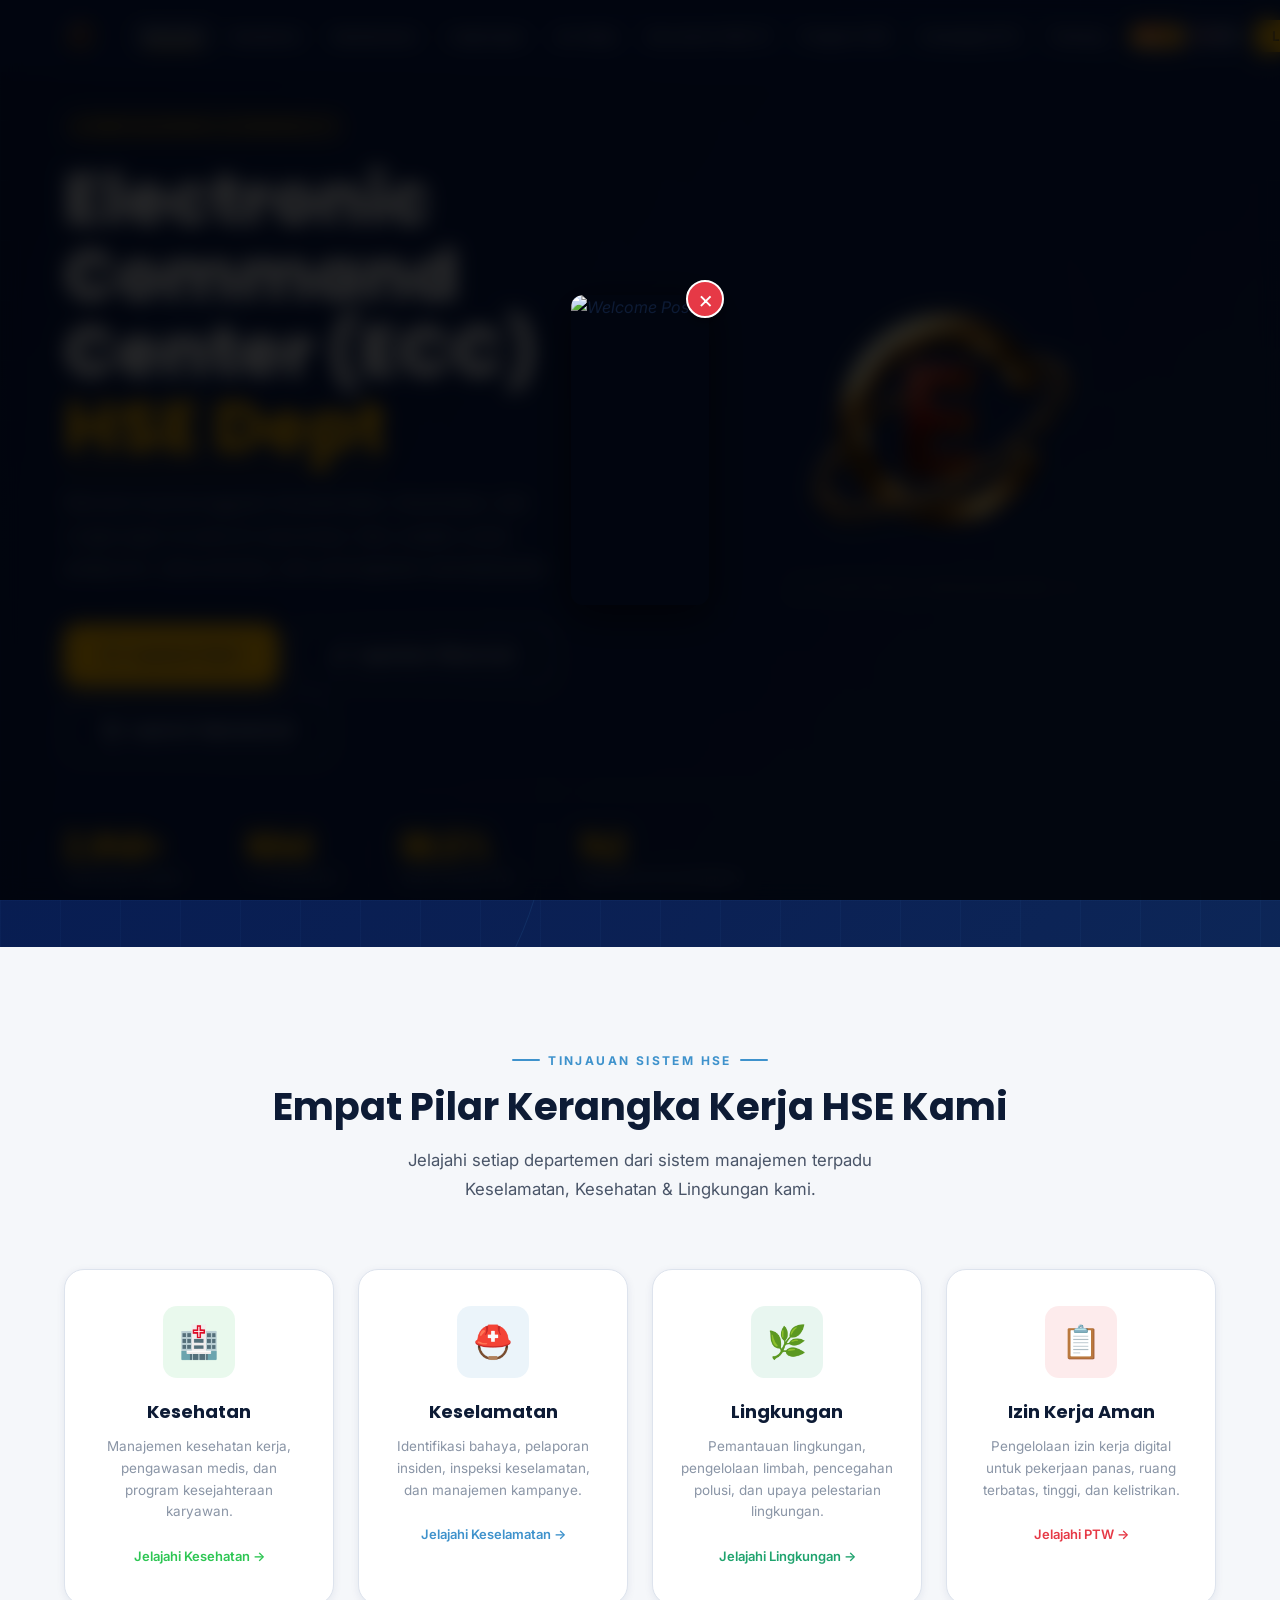
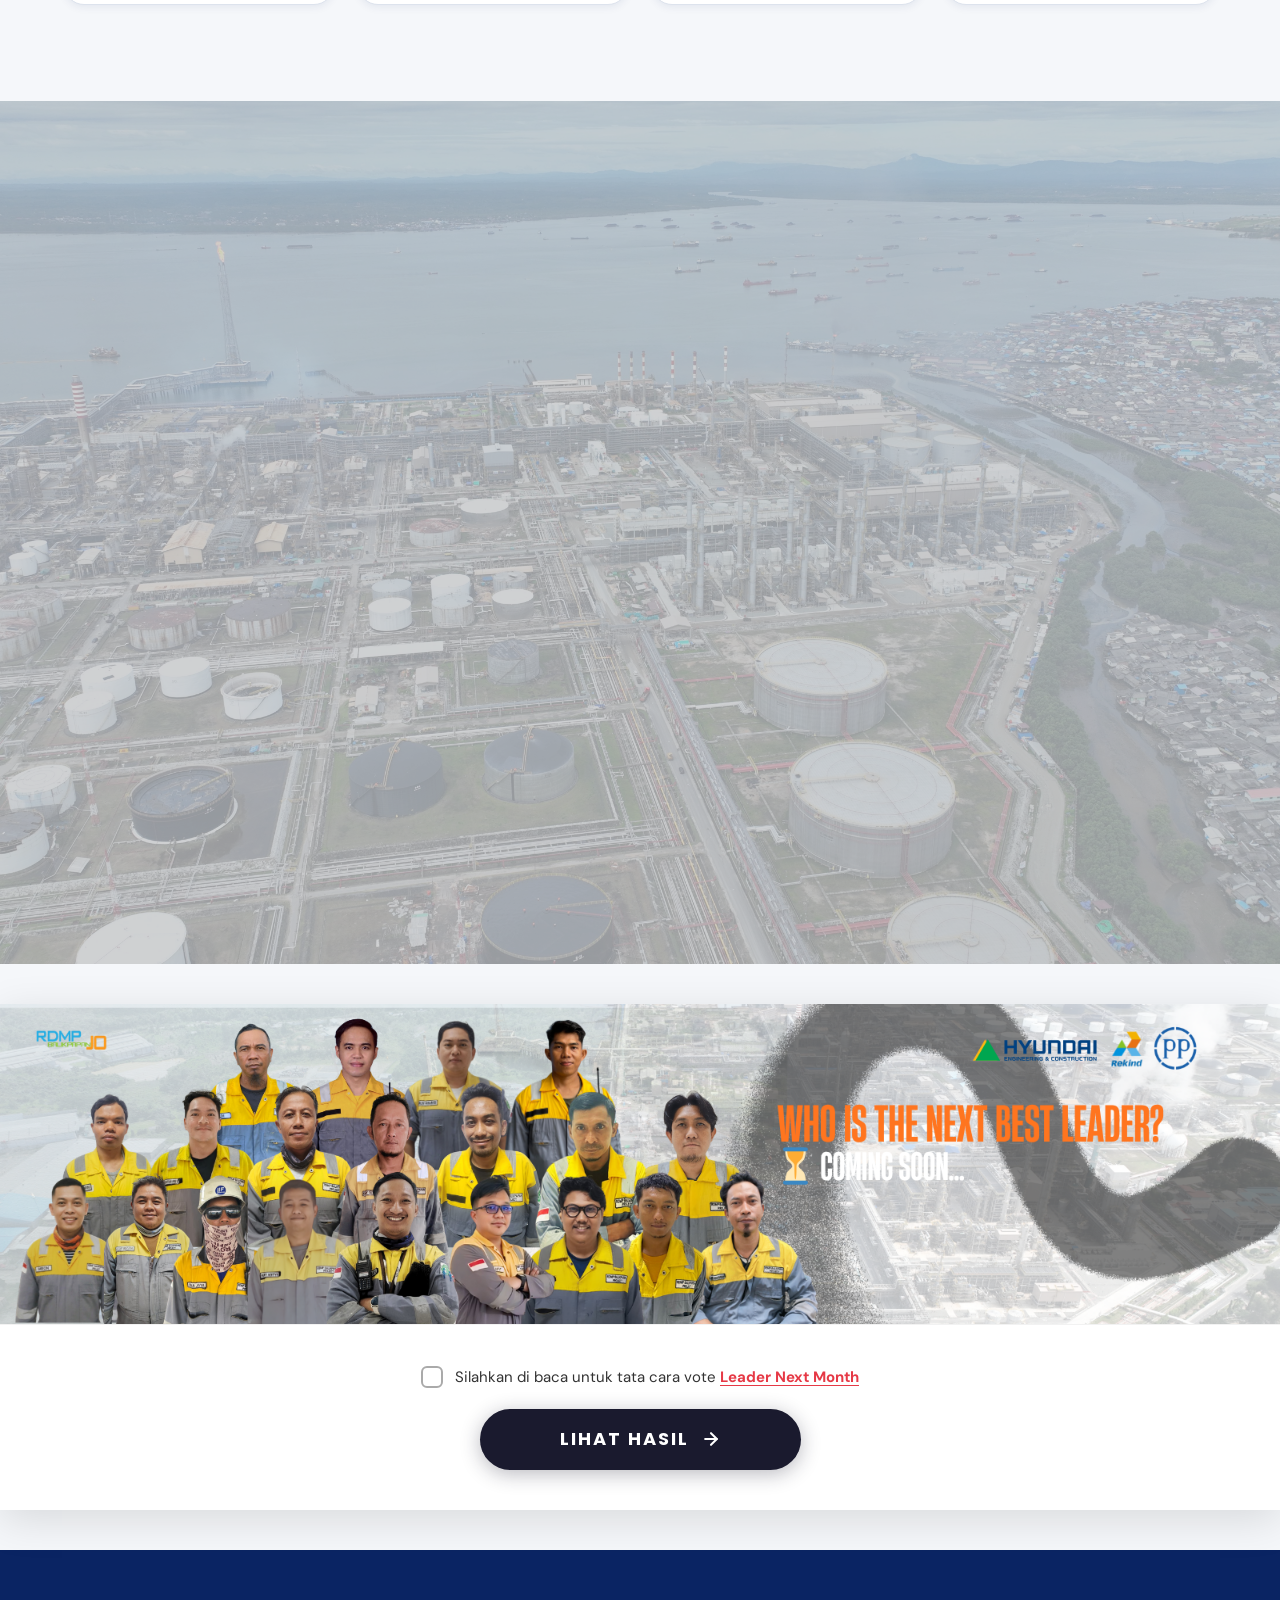
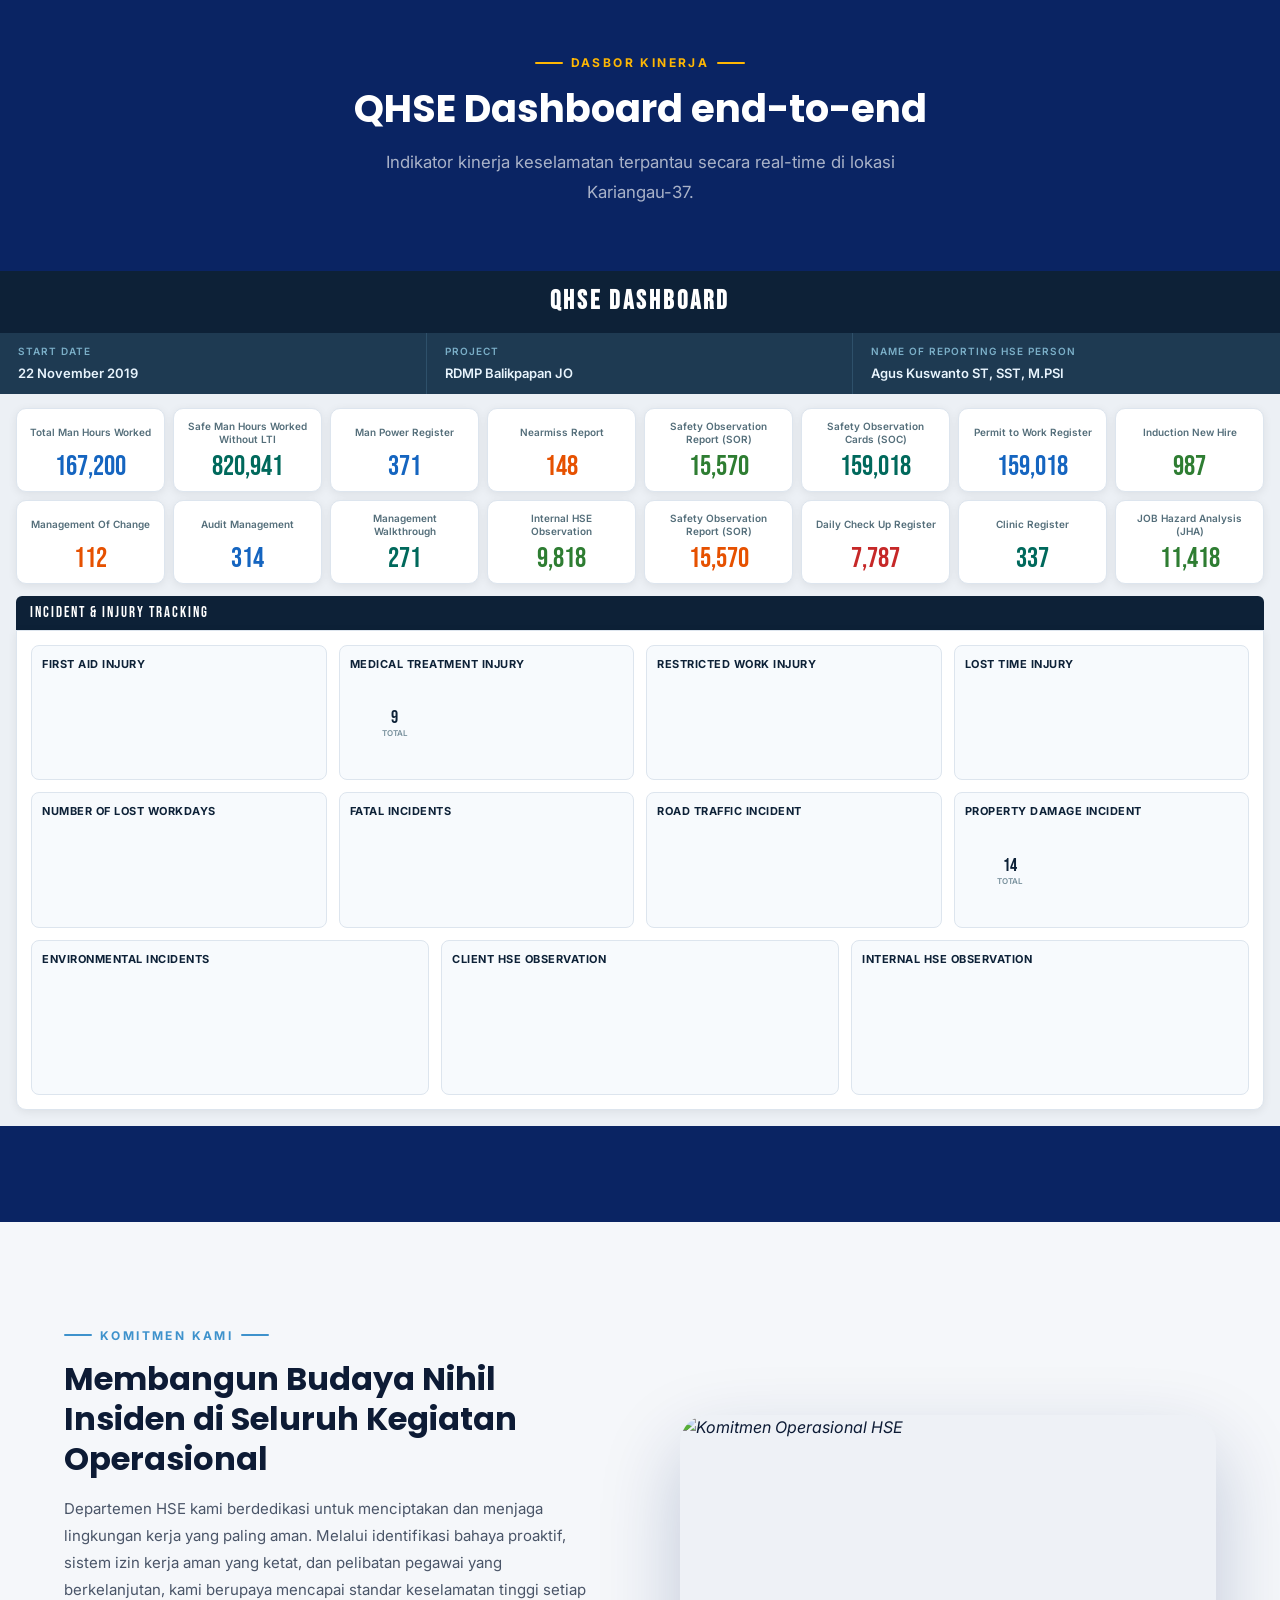
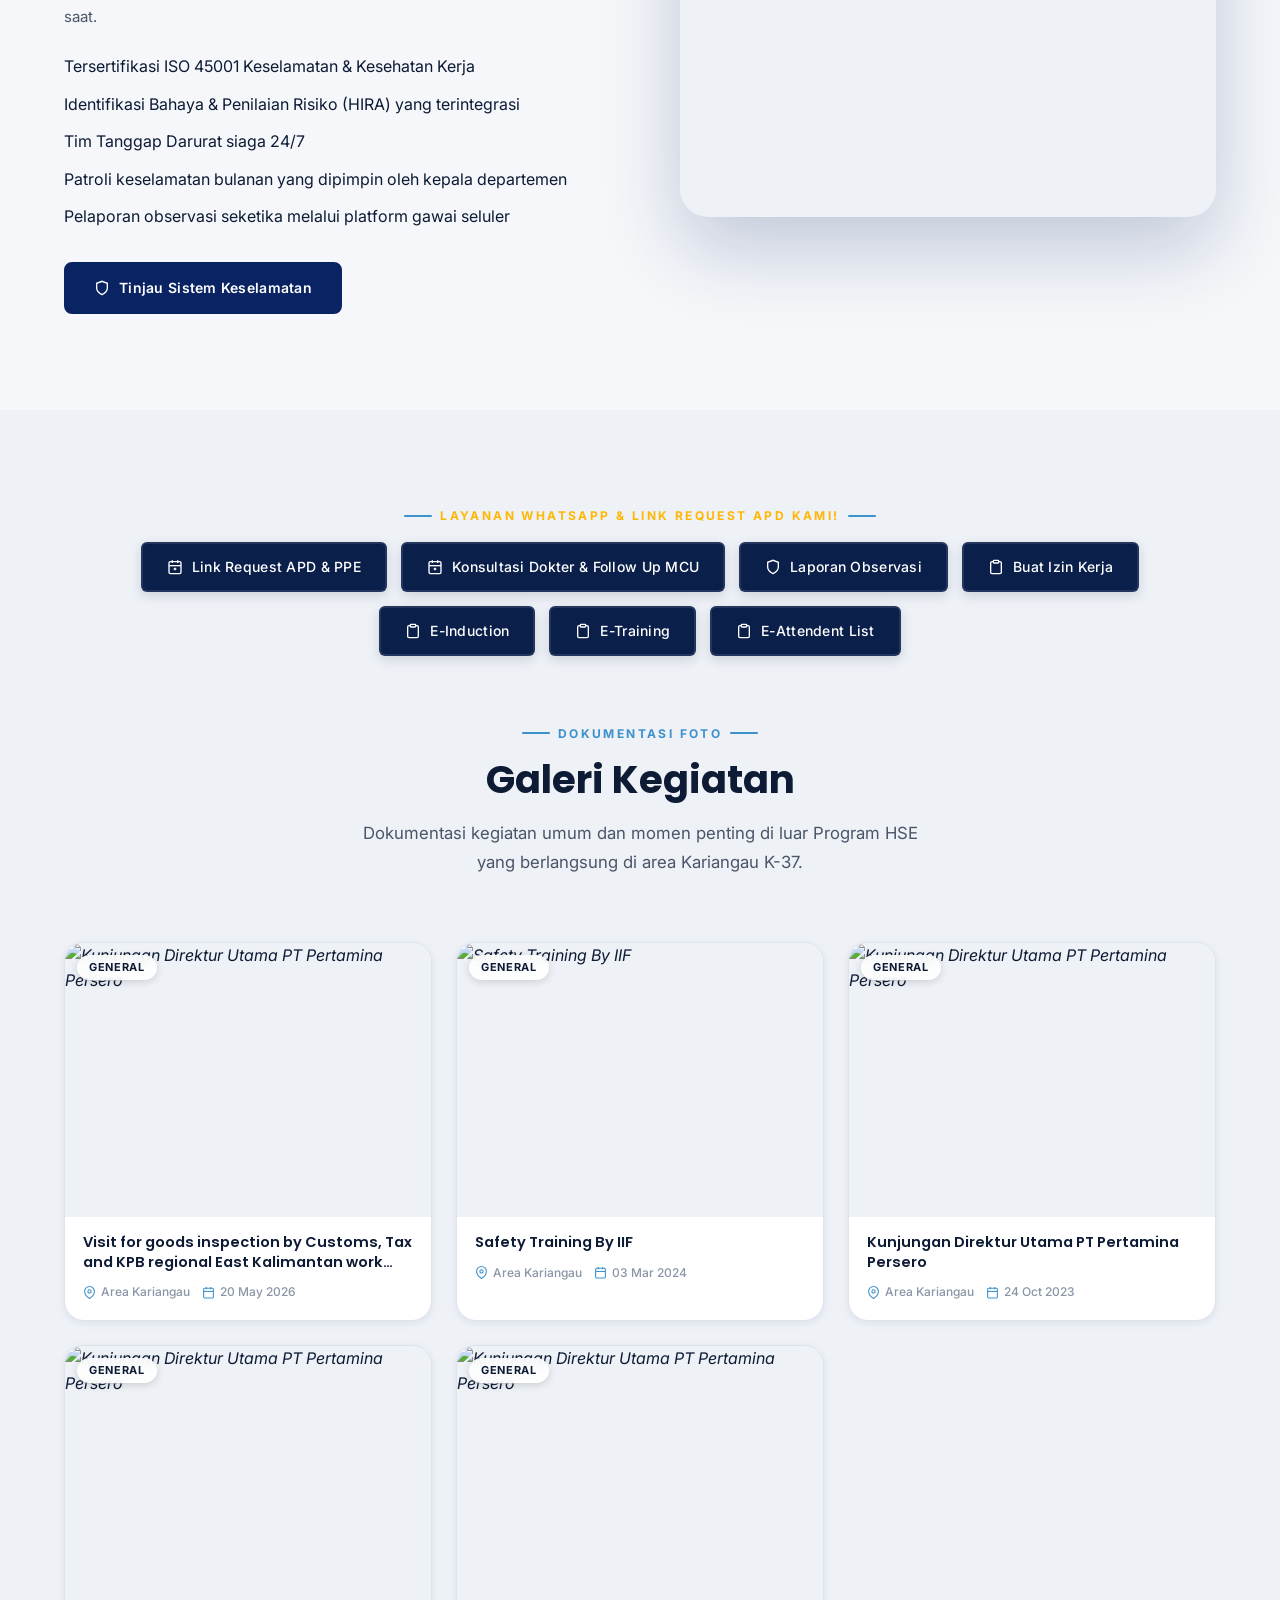
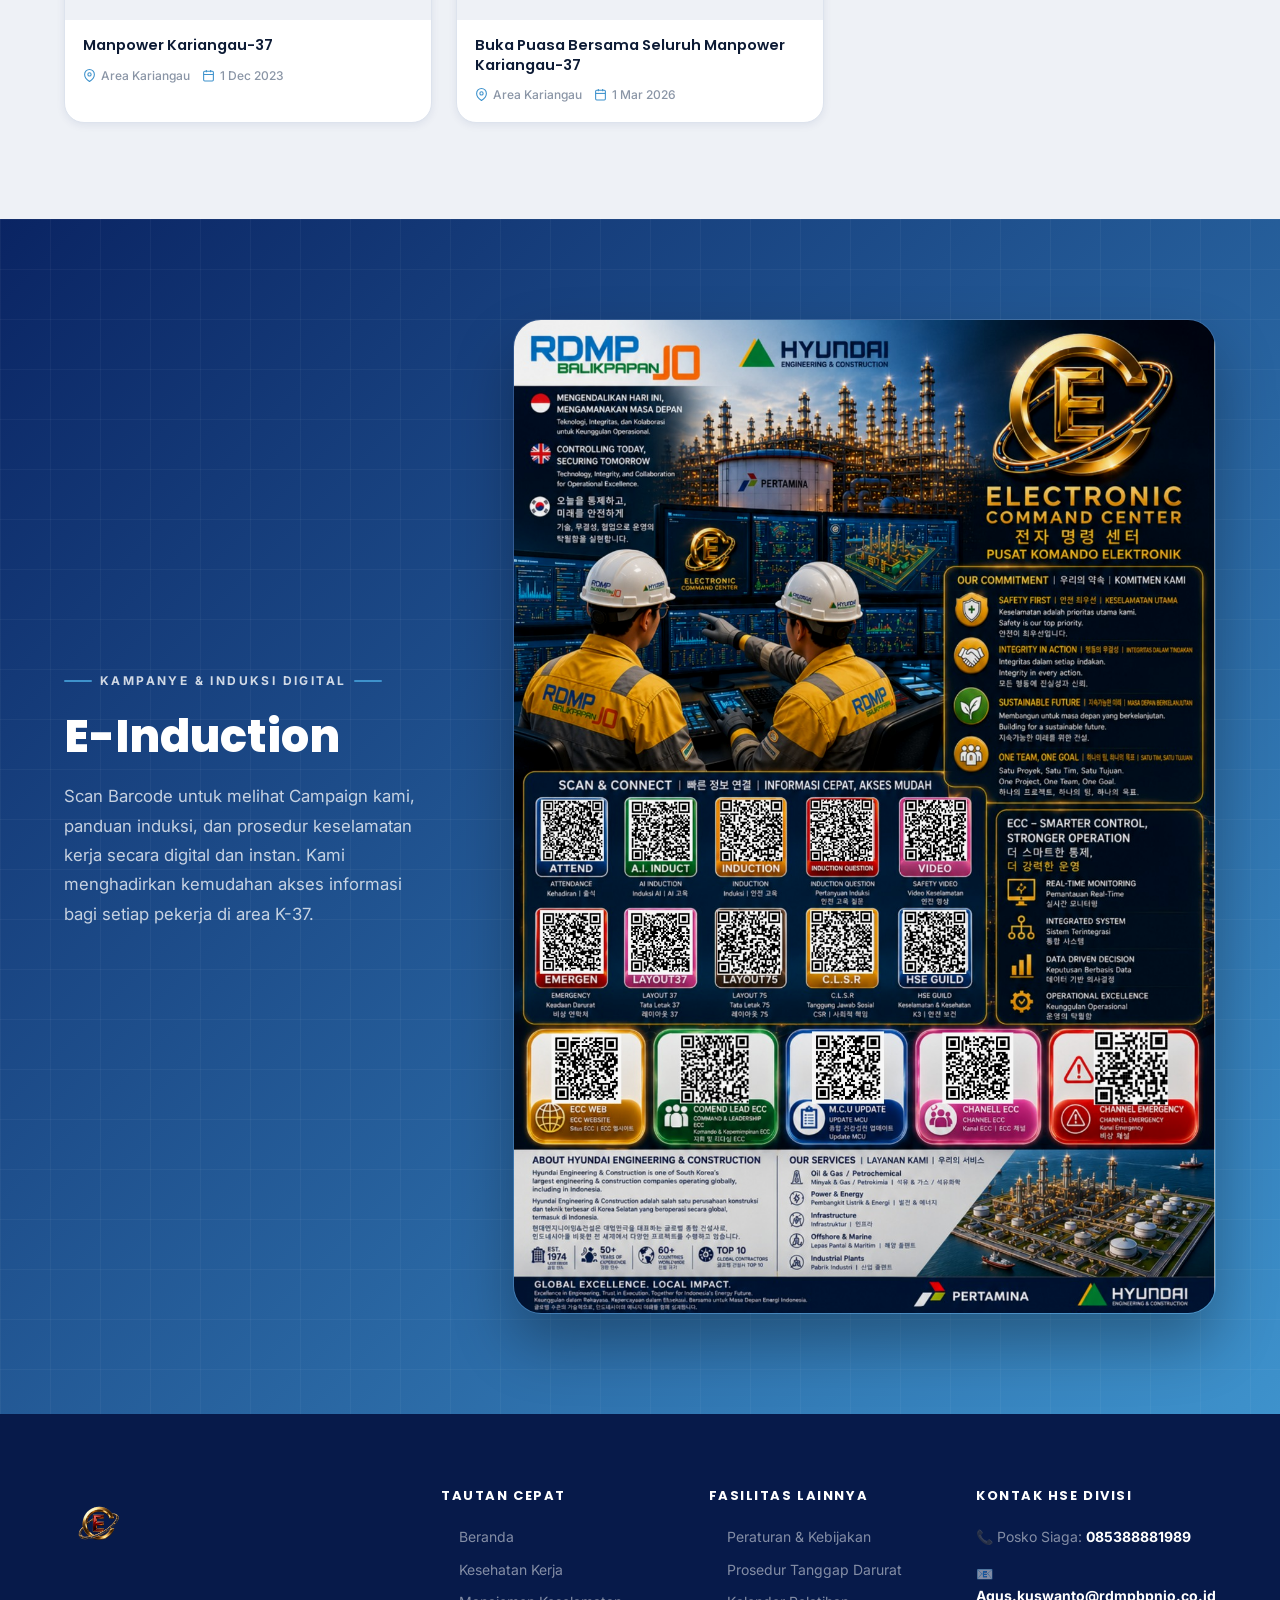
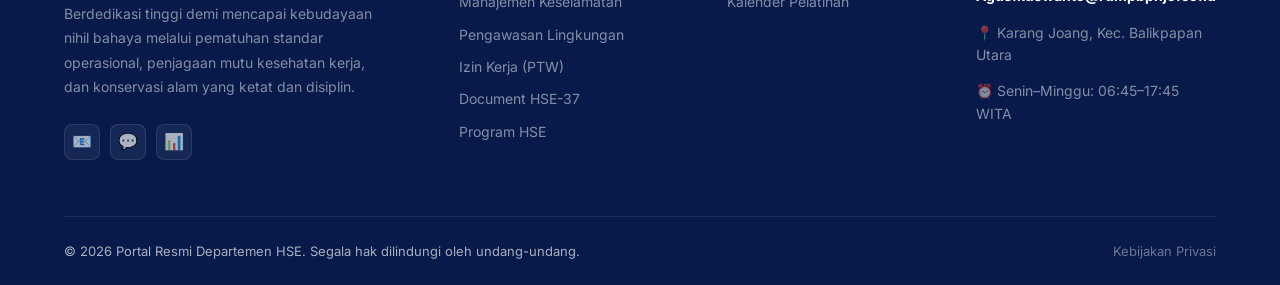
==== commit 064f45e6: "Update welcome poster with interactive split layout and registration link" ====
--- a/index.html
+++ b/index.html
@@ -333,7 +333,165 @@
     </div>
   </div>
 
+  <!-- ═══ WELCOME POSTER POPUP ═══════════════════════════════ -->
+  <div id="welcomePosterOverlay" class="vg-overlay">
+    <div class="vg-popup" id="wpPopup" style="background: transparent; box-shadow: none !important; overflow: visible; width: fit-content; max-width: 95vw; max-height: 90vh; display: flex; align-items: center; justify-content: center; margin: auto;">
+      <button class="vg-close" id="welcomePosterClose" aria-label="Tutup" style="top: -15px; right: -15px; background: #e63946; color: white; border: 2px solid white; box-shadow: 0 4px 10px rgba(0,0,0,0.3); opacity: 1; z-index: 10;">&times;</button>
+      
+      <div class="wp-layout" id="wpLayout">
+        <img src="Lomba Poster.webp" id="welcomePosterImg" alt="Welcome Poster" class="wp-img" title="Klik untuk info pendaftaran!" />
+        
+        <div id="welcomePosterContent" class="wp-content">
+          <div class="wp-content-inner">
+            <h3>Ikut Meriahkan Event Lomba Poster!</h3>
+            <p>Dan menangkan berbagai hadiah menarik berupa uang tunai.</p>
+            <a href="channel.html#posterForm" class="wp-btn">
+              Daftar Di Sini
+              <svg width="18" height="18" viewBox="0 0 24 24" fill="none" stroke="currentColor" stroke-width="2.5" stroke-linecap="round" stroke-linejoin="round">
+                <line x1="5" y1="12" x2="19" y2="12"></line>
+                <polyline points="12 5 19 12 12 19"></polyline>
+              </svg>
+            </a>
+          </div>
+        </div>
+      </div>
+    </div>
+  </div>
+
   <style>
+    /* ── Welcome Poster Popup Styles ── */
+    .wp-layout {
+      display: flex;
+      align-items: stretch;
+      transition: all 0.5s cubic-bezier(0.25, 1, 0.5, 1);
+      border-radius: 12px;
+      background: transparent;
+      box-shadow: 0 10px 40px rgba(0,0,0,0.6);
+    }
+    
+    .wp-img {
+      width: auto;
+      height: auto;
+      max-width: 100%;
+      max-height: 85vh;
+      border-radius: 12px;
+      display: block;
+      cursor: pointer;
+      transition: all 0.5s cubic-bezier(0.25, 1, 0.5, 1);
+      position: relative;
+      z-index: 2;
+    }
+    
+    .wp-img:hover {
+      transform: scale(1.02);
+      box-shadow: 0 15px 50px rgba(0,0,0,0.7);
+    }
+    
+    .wp-layout.wp-expanded .wp-img {
+      border-radius: 12px 0 0 12px;
+    }
+    
+    .wp-layout.wp-expanded .wp-img:hover {
+      transform: none;
+      box-shadow: none;
+    }
+    
+    .wp-content {
+      width: 0;
+      opacity: 0;
+      overflow: hidden;
+      background: #fff;
+      border-radius: 0 12px 12px 0;
+      display: flex;
+      flex-direction: column;
+      justify-content: center;
+      transition: all 0.5s cubic-bezier(0.25, 1, 0.5, 1);
+      z-index: 1;
+    }
+    
+    .wp-layout.wp-expanded .wp-content {
+      width: 340px;
+      opacity: 1;
+    }
+    
+    .wp-content-inner {
+      min-width: 280px;
+      padding: 30px;
+      text-align: center;
+      opacity: 0;
+      transform: translateX(-20px);
+      transition: all 0.4s ease 0.2s;
+    }
+    
+    .wp-layout.wp-expanded .wp-content-inner {
+      opacity: 1;
+      transform: translateX(0);
+    }
+    
+    .wp-content-inner h3 {
+      color: #1a1a2e;
+      font-family: 'DM Sans', sans-serif;
+      font-size: 24px;
+      font-weight: 700;
+      margin-bottom: 12px;
+      line-height: 1.3;
+    }
+    
+    .wp-content-inner p {
+      color: #555;
+      font-size: 15px;
+      margin-bottom: 24px;
+      line-height: 1.5;
+    }
+    
+    .wp-btn {
+      display: inline-flex;
+      align-items: center;
+      gap: 8px;
+      padding: 14px 32px;
+      background: #1a1a2e;
+      color: white;
+      border-radius: 30px;
+      text-decoration: none;
+      font-family: 'Poppins', sans-serif;
+      font-weight: 600;
+      font-size: 15px;
+      box-shadow: 0 4px 15px rgba(26,26,46,0.3);
+      transition: all 0.3s ease;
+    }
+    
+    .wp-btn:hover {
+      transform: translateY(-2px);
+      box-shadow: 0 8px 25px rgba(26,26,46,0.45);
+      color: white;
+    }
+    
+    @media (max-width: 768px) {
+      .wp-layout {
+        flex-direction: column;
+      }
+      .wp-layout.wp-expanded .wp-img {
+        border-radius: 12px 12px 0 0;
+        max-height: 55vh;
+      }
+      .wp-content {
+        border-radius: 0 0 12px 12px;
+      }
+      .wp-layout.wp-expanded .wp-content {
+        width: 100%;
+        height: auto;
+      }
+      .wp-content-inner {
+        padding: 20px;
+        transform: translateY(-20px);
+      }
+      .wp-layout.wp-expanded .wp-content-inner {
+        transform: translateY(0);
+      }
+      .wp-content-inner h3 {
+        font-size: 20px;
+      }
+    }
     /* ── Vote Agreement Checkbox ── */
     .vote-agree-label {
       display: flex;
@@ -723,6 +881,42 @@
 
   <script>
     (function () {
+      /* ── Welcome Poster Popup ── */
+      var welcomeOverlay = document.getElementById('welcomePosterOverlay');
+      var welcomeCloseBtn = document.getElementById('welcomePosterClose');
+      
+      if (welcomeOverlay) {
+        window.addEventListener('load', function() {
+          setTimeout(function() {
+            welcomeOverlay.classList.add('active');
+            document.body.classList.add('popup-open');
+          }, 300); // 300ms delay for smoother entrance
+        });
+
+        if (welcomeCloseBtn) {
+          welcomeCloseBtn.addEventListener('click', function() {
+            welcomeOverlay.classList.remove('active');
+            document.body.classList.remove('popup-open');
+          });
+        }
+
+        welcomeOverlay.addEventListener('click', function(e) {
+          if (e.target === welcomeOverlay) {
+            welcomeOverlay.classList.remove('active');
+            document.body.classList.remove('popup-open');
+          }
+        });
+
+        // Interactive expansion on click
+        var wpImg = document.getElementById('welcomePosterImg');
+        var wpLayout = document.getElementById('wpLayout');
+        if (wpImg && wpLayout) {
+          wpImg.addEventListener('click', function() {
+            wpLayout.classList.toggle('wp-expanded');
+          });
+        }
+      }
+
       /* ── Checkbox → Button toggle ── */
       var checkbox = document.getElementById('voteAgreeCheck');
       var voteBtn = document.getElementById('voteClickBtn');
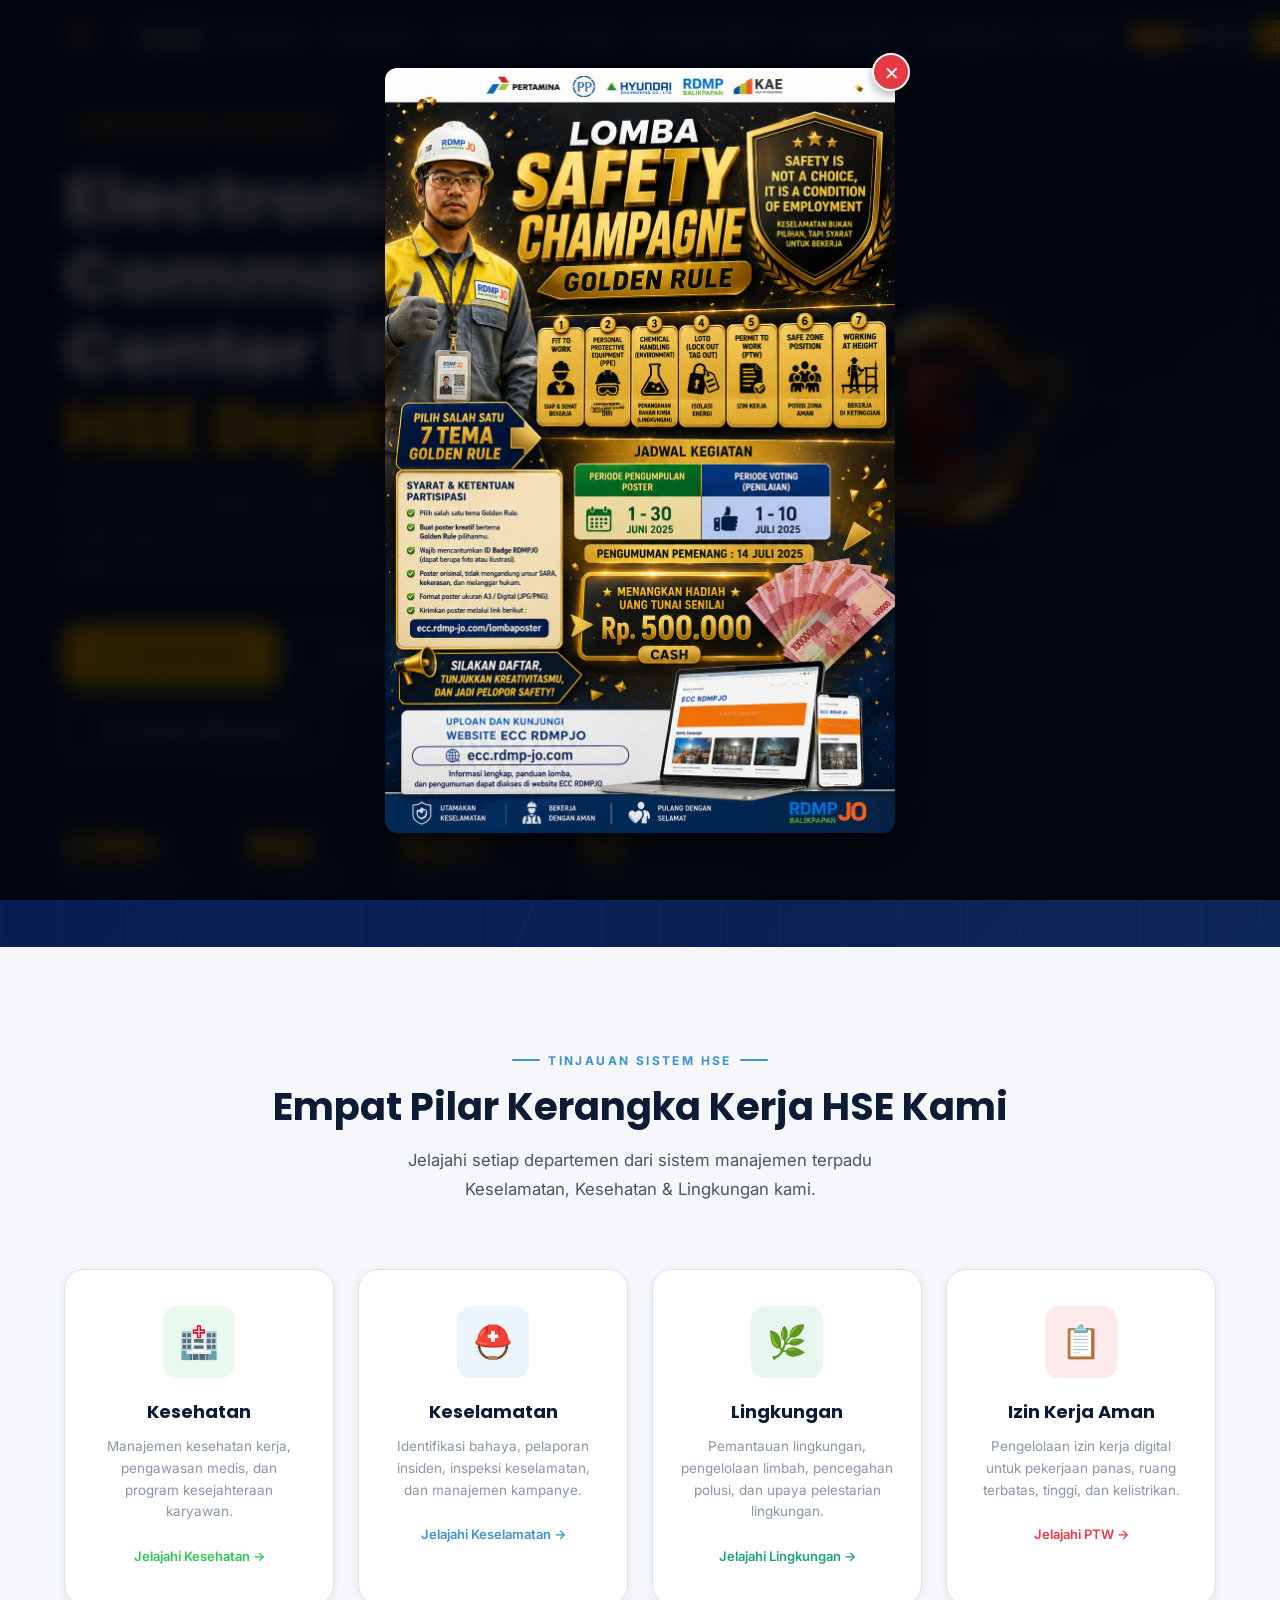
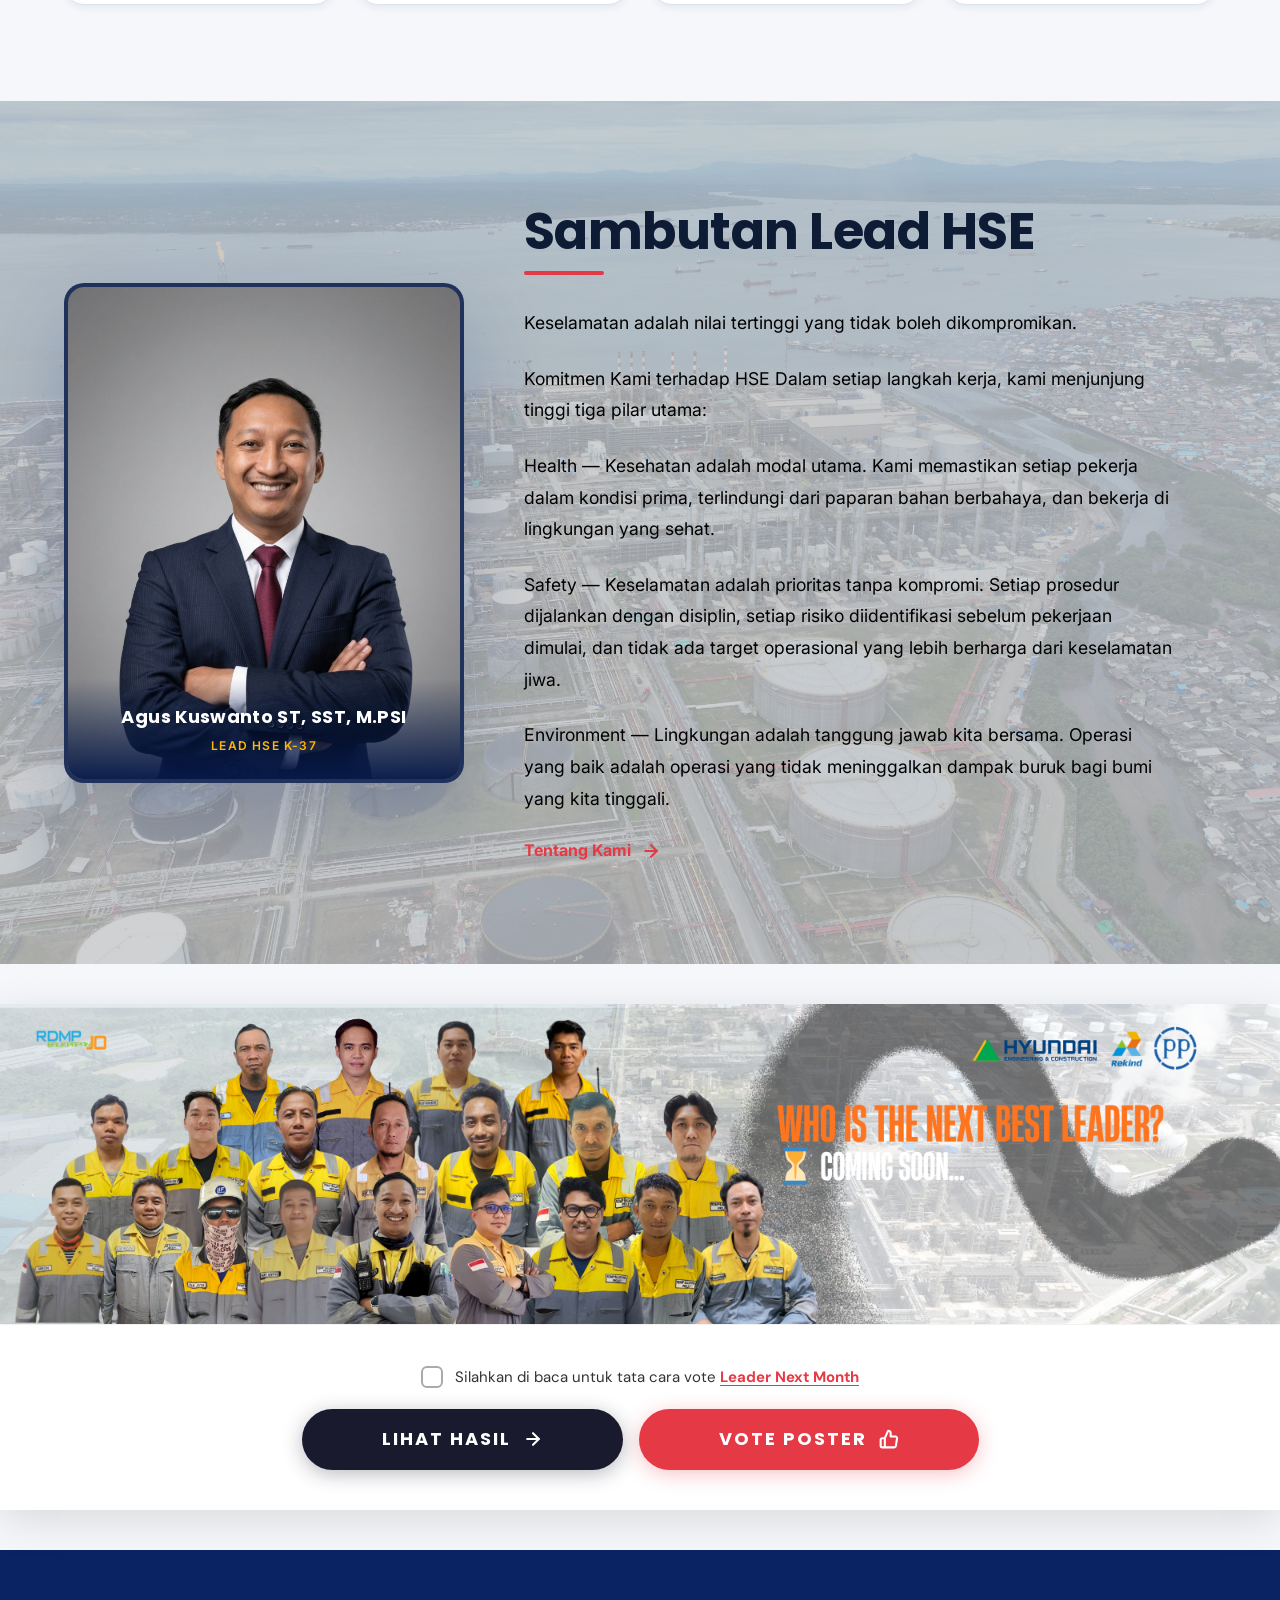
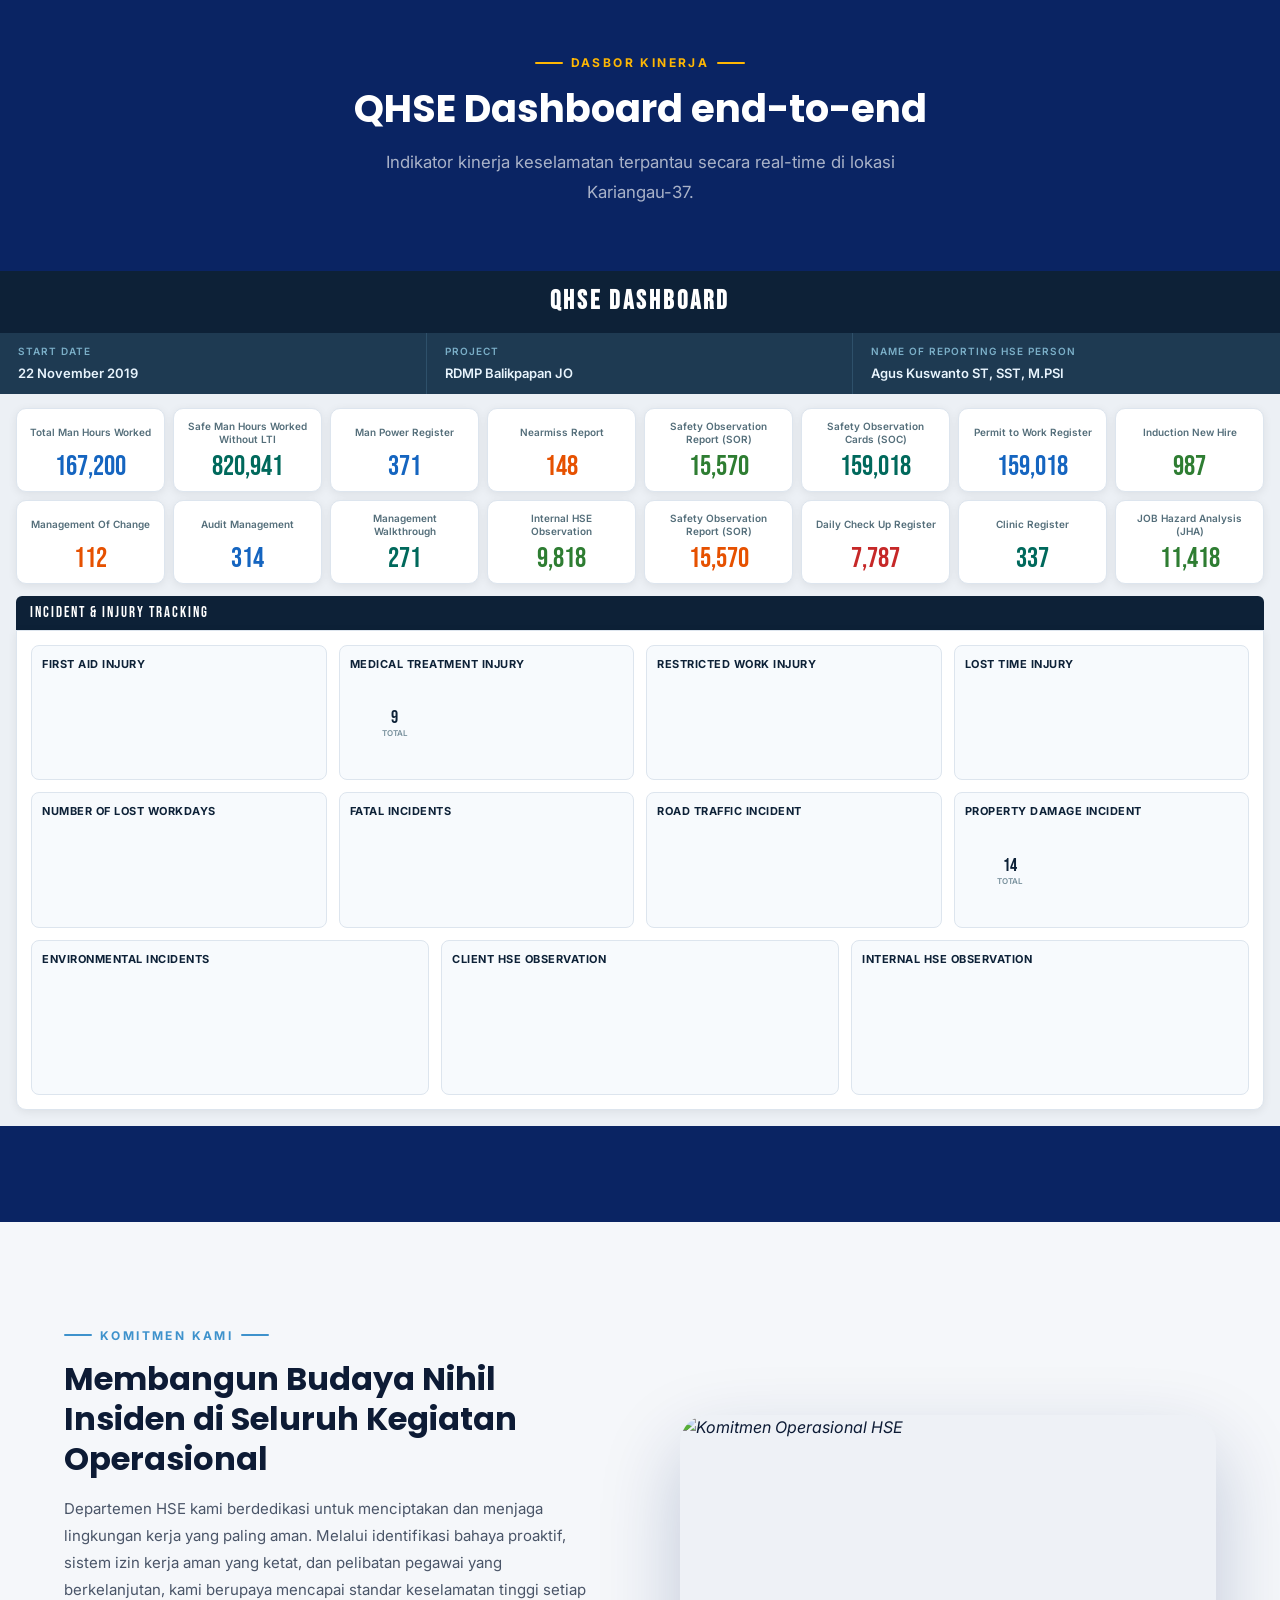
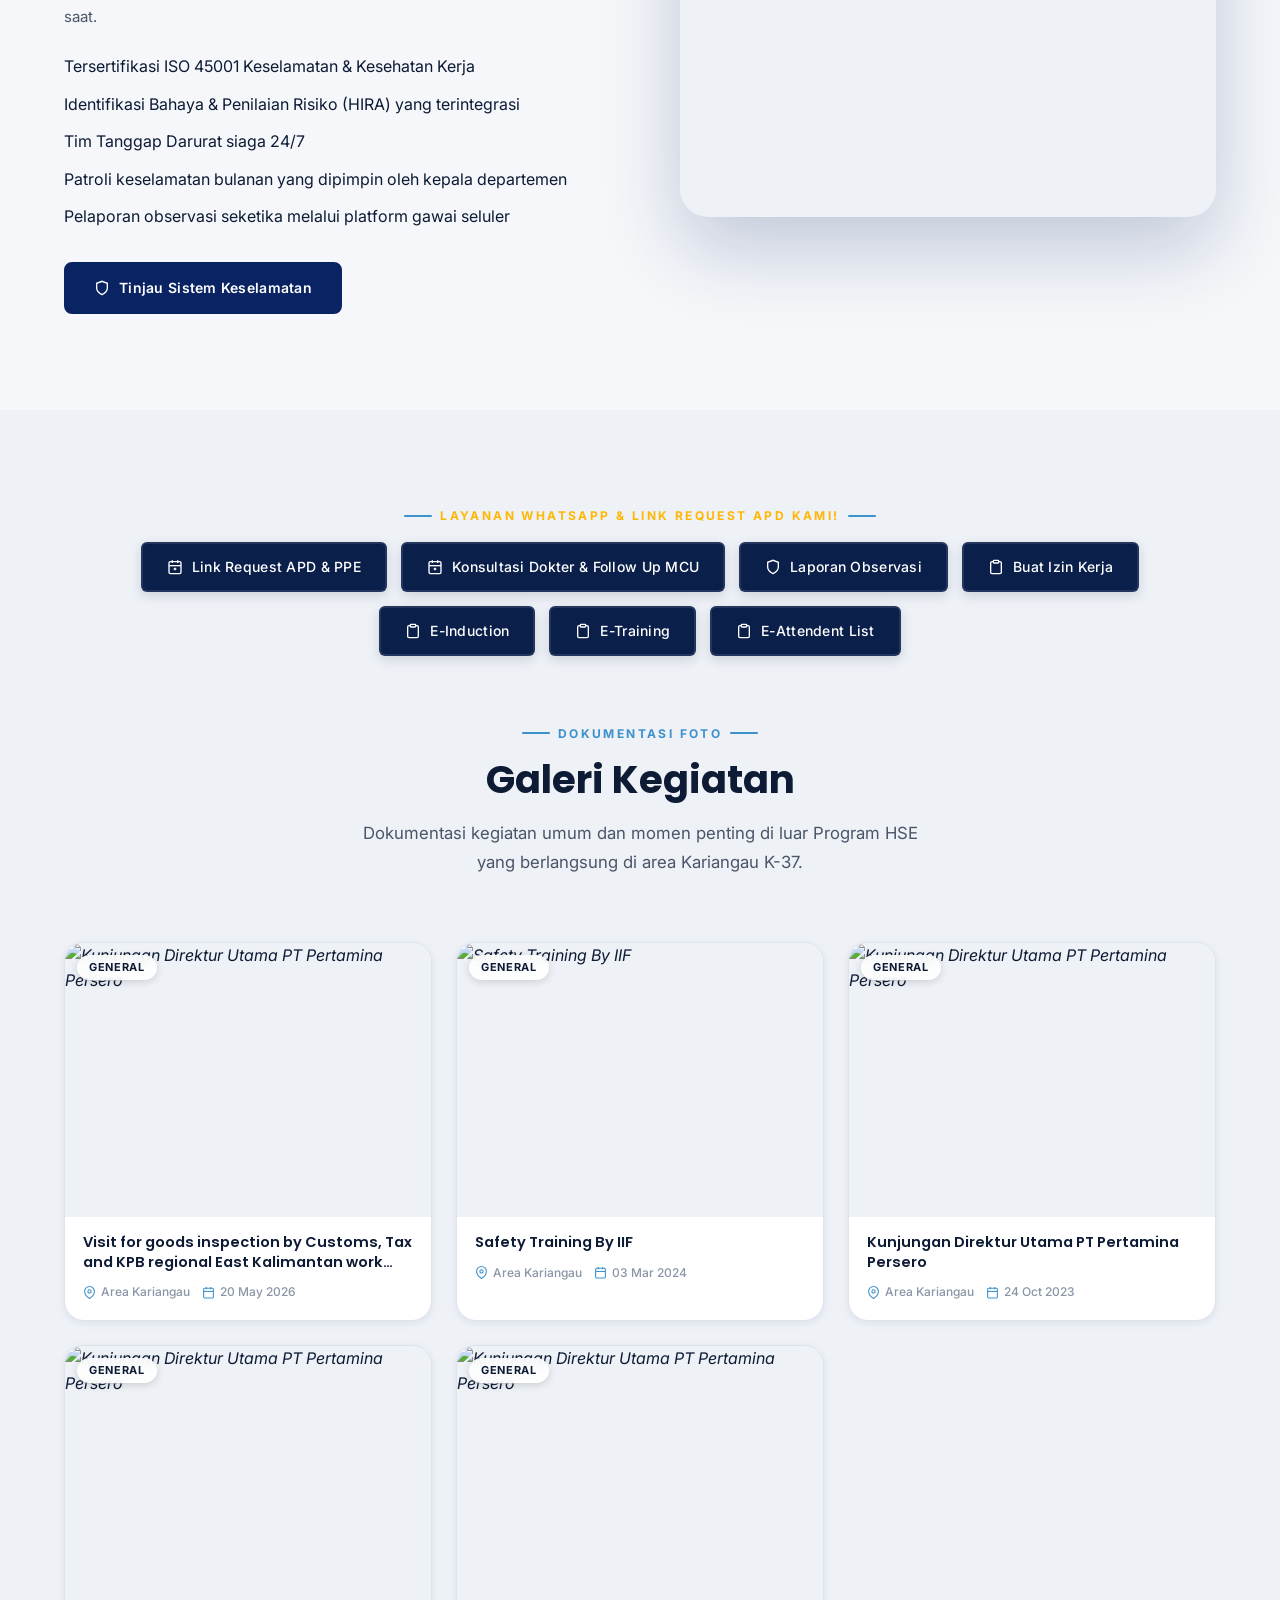
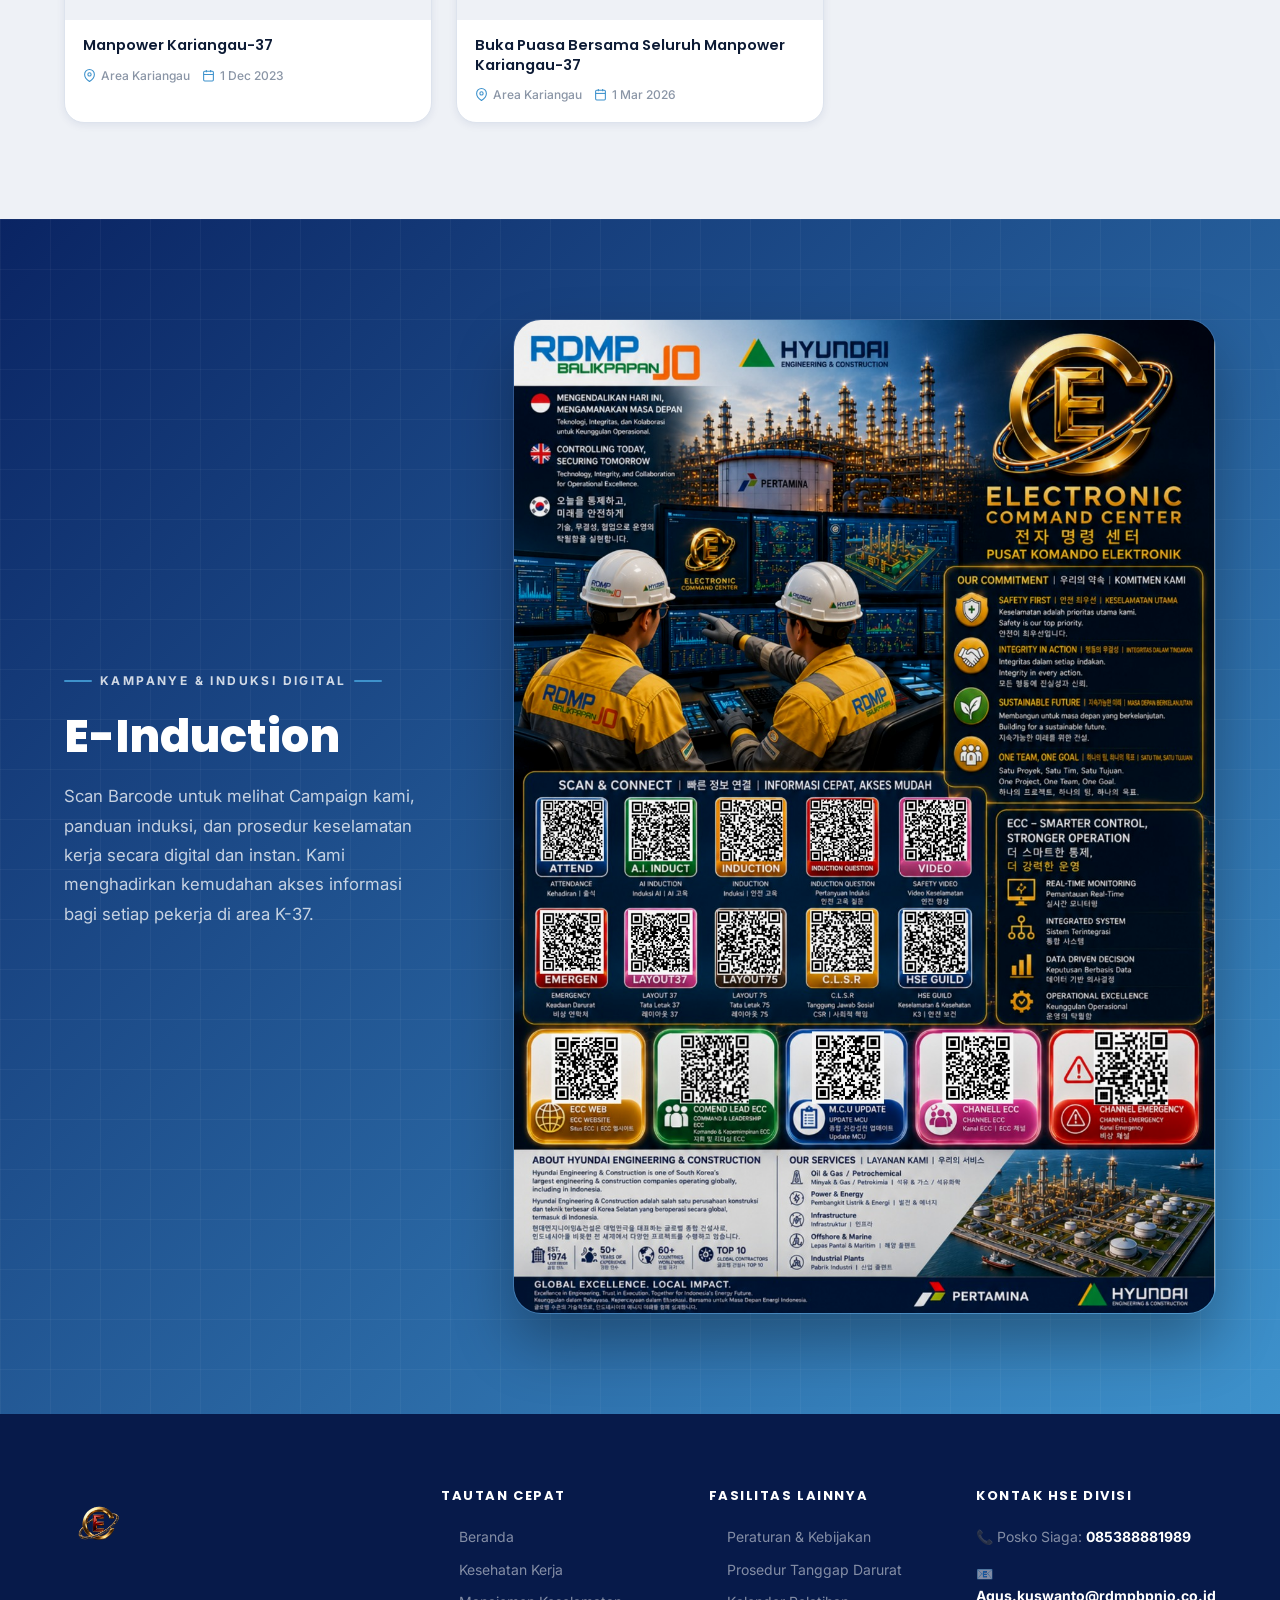
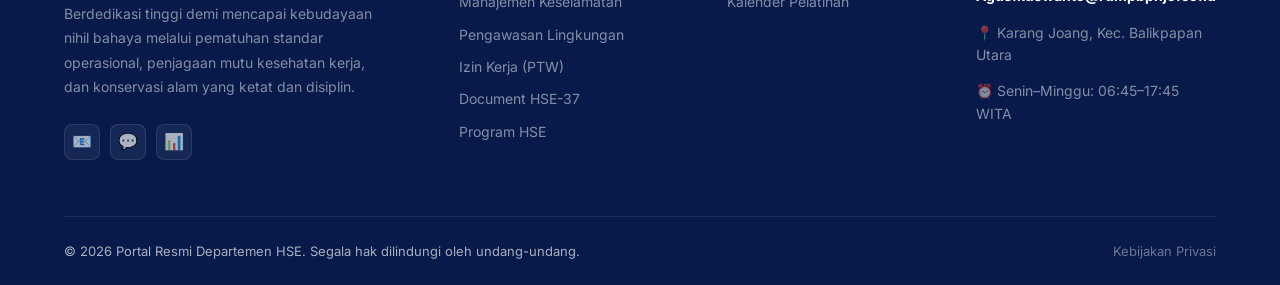
==== commit 5033dfb0: "feat: add vote poster button to welcome popup and homepage postcard" ====
--- a/index.html
+++ b/index.html
@@ -278,14 +278,23 @@
           </span>
         </label>
 
-        <a href="javascript:void(0)" id="voteClickBtn" class="vote-click-btn">
-          Lihat Hasil
-          <svg width="20" height="20" viewBox="0 0 24 24" fill="none" stroke="currentColor" stroke-width="2.5"
-            stroke-linecap="round" stroke-linejoin="round">
-            <line x1="5" y1="12" x2="19" y2="12"></line>
-            <polyline points="12 5 19 12 12 19"></polyline>
-          </svg>
-        </a>
+        <div class="vote-btn-container">
+          <a href="javascript:void(0)" id="voteClickBtn" class="vote-click-btn">
+            Lihat Hasil
+            <svg width="20" height="20" viewBox="0 0 24 24" fill="none" stroke="currentColor" stroke-width="2.5"
+              stroke-linecap="round" stroke-linejoin="round">
+              <line x1="5" y1="12" x2="19" y2="12"></line>
+              <polyline points="12 5 19 12 12 19"></polyline>
+            </svg>
+          </a>
+          <a href="https://hse-vote.vercel.app" class="vote-click-btn vote-poster-card-btn" target="_blank">
+            Vote Poster
+            <svg width="20" height="20" viewBox="0 0 24 24" fill="none" stroke="currentColor" stroke-width="2.5"
+              stroke-linecap="round" stroke-linejoin="round">
+              <path d="M14 9V5a3 3 0 0 0-3-3l-4 9v11h11.28a2 2 0 0 0 2-1.7l1.38-9a2 2 0 0 0-2-2.3zM7 22H4a2 2 0 0 1-2-2v-7a2 2 0 0 1 2-2h3"></path>
+            </svg>
+          </a>
+        </div>
       </div>
     </div>
   </section>
@@ -345,13 +354,21 @@
           <div class="wp-content-inner">
             <h3>Ikut Meriahkan Event Lomba Poster!</h3>
             <p>Dan menangkan berbagai hadiah menarik berupa uang tunai.</p>
-            <a href="channel.html#posterForm" class="wp-btn">
-              Daftar Di Sini
-              <svg width="18" height="18" viewBox="0 0 24 24" fill="none" stroke="currentColor" stroke-width="2.5" stroke-linecap="round" stroke-linejoin="round">
-                <line x1="5" y1="12" x2="19" y2="12"></line>
-                <polyline points="12 5 19 12 12 19"></polyline>
-              </svg>
-            </a>
+            <div class="wp-btn-group">
+              <a href="channel.html#posterForm" class="wp-btn">
+                Daftar Di Sini
+                <svg width="18" height="18" viewBox="0 0 24 24" fill="none" stroke="currentColor" stroke-width="2.5" stroke-linecap="round" stroke-linejoin="round">
+                  <line x1="5" y1="12" x2="19" y2="12"></line>
+                  <polyline points="12 5 19 12 12 19"></polyline>
+                </svg>
+              </a>
+              <a href="https://hse-vote.vercel.app" class="wp-btn wp-btn-secondary" target="_blank">
+                Vote Poster
+                <svg width="18" height="18" viewBox="0 0 24 24" fill="none" stroke="currentColor" stroke-width="2.5" stroke-linecap="round" stroke-linejoin="round">
+                  <path d="M14 9V5a3 3 0 0 0-3-3l-4 9v11h11.28a2 2 0 0 0 2-1.7l1.38-9a2 2 0 0 0-2-2.3zM7 22H4a2 2 0 0 1-2-2v-7a2 2 0 0 1 2-2h3"></path>
+                </svg>
+              </a>
+            </div>
           </div>
         </div>
       </div>
@@ -464,6 +481,30 @@
       transform: translateY(-2px);
       box-shadow: 0 8px 25px rgba(26,26,46,0.45);
       color: white;
+    }
+
+    .wp-btn-group {
+      display: flex;
+      flex-direction: column;
+      gap: 12px;
+      align-items: center;
+      width: 100%;
+    }
+
+    .wp-btn-group .wp-btn {
+      width: 100%;
+      max-width: 240px;
+      justify-content: center;
+    }
+
+    .wp-btn-secondary {
+      background: #e63946;
+      box-shadow: 0 4px 15px rgba(230,57,70,0.3);
+    }
+
+    .wp-btn-secondary:hover {
+      background: #d62839;
+      box-shadow: 0 8px 25px rgba(230,57,70,0.45);
     }
     
     @media (max-width: 768px) {
@@ -578,6 +619,24 @@
       cursor: not-allowed;
       opacity: 0.65;
       pointer-events: auto;
+    }
+
+    .vote-btn-container {
+      display: flex;
+      gap: 16px;
+      flex-wrap: wrap;
+      justify-content: center;
+      width: 100%;
+    }
+
+    .vote-poster-card-btn {
+      background: #e63946;
+      box-shadow: 0 4px 20px rgba(230, 57, 70, 0.3);
+    }
+
+    .vote-poster-card-btn:hover {
+      background: #d62839;
+      box-shadow: 0 8px 30px rgba(230, 57, 70, 0.45);
     }
 
     /* ── Vote Guide Gallery Popup ── */
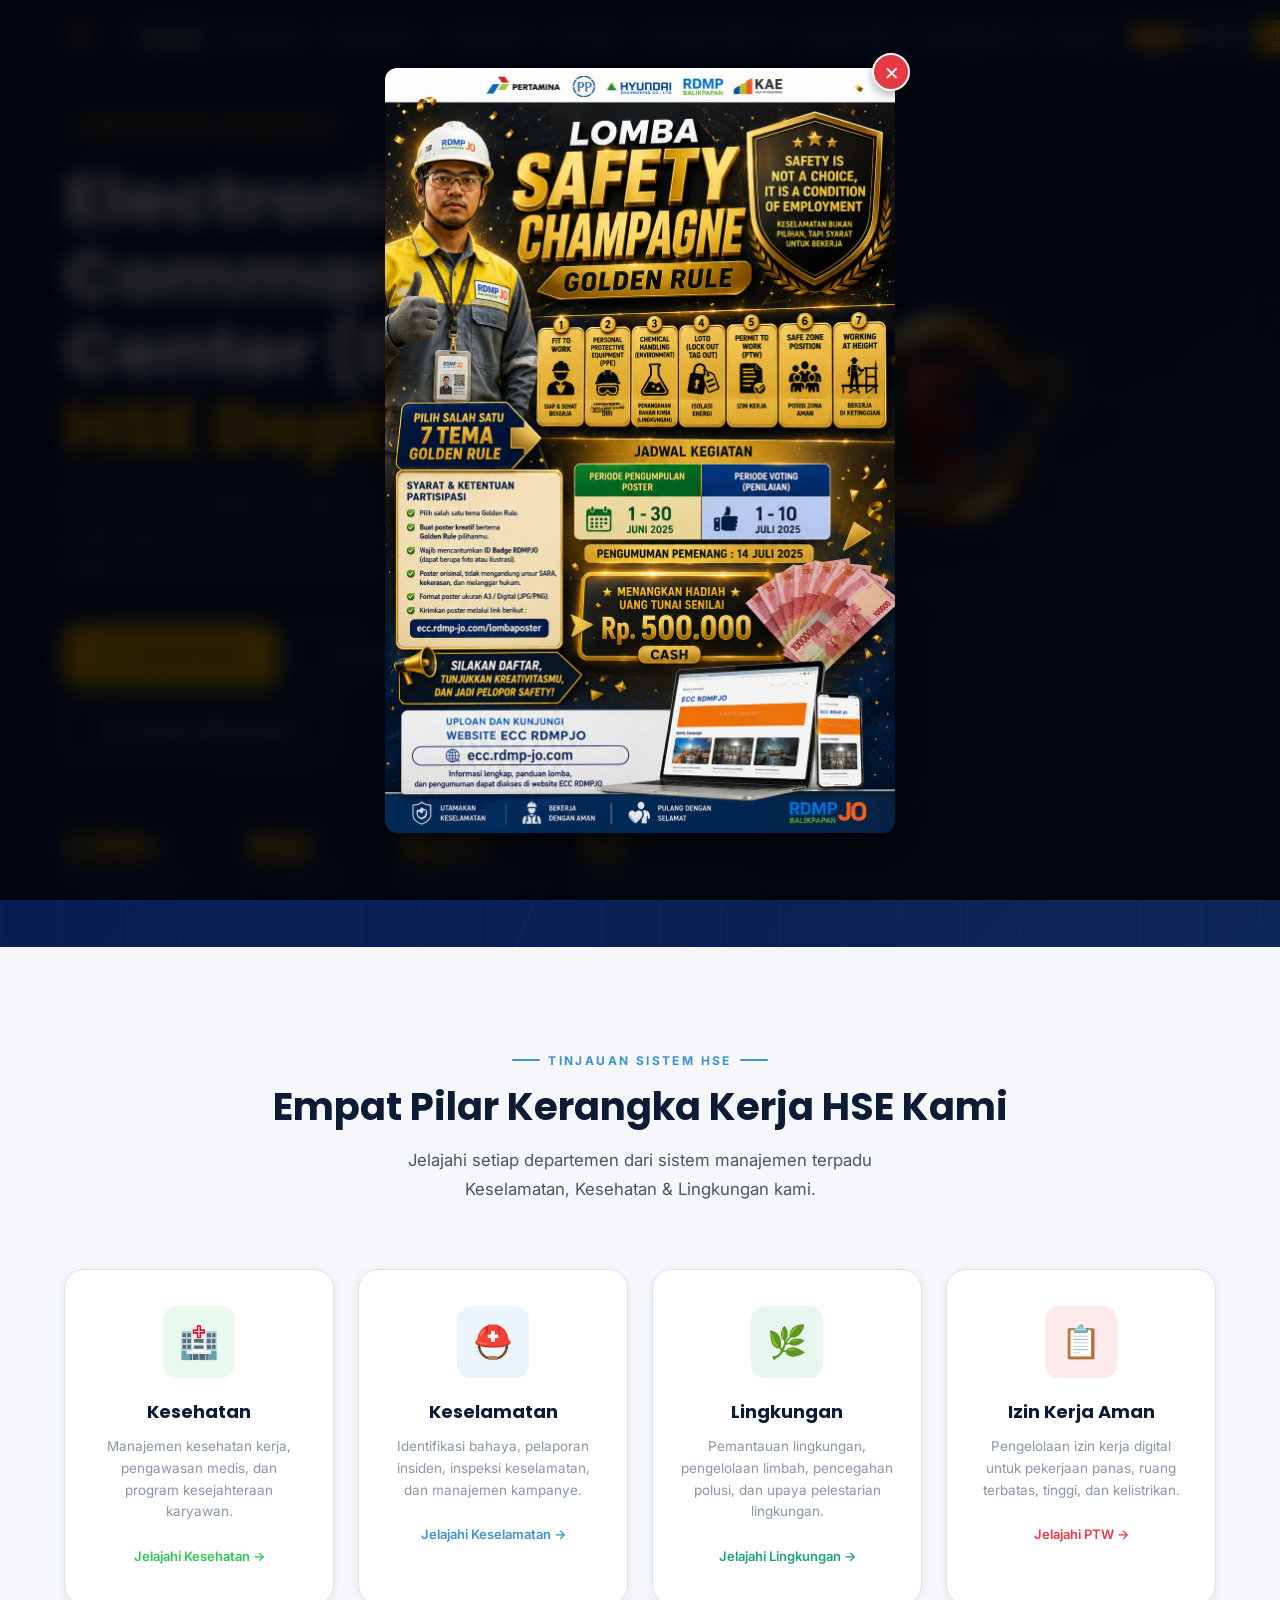
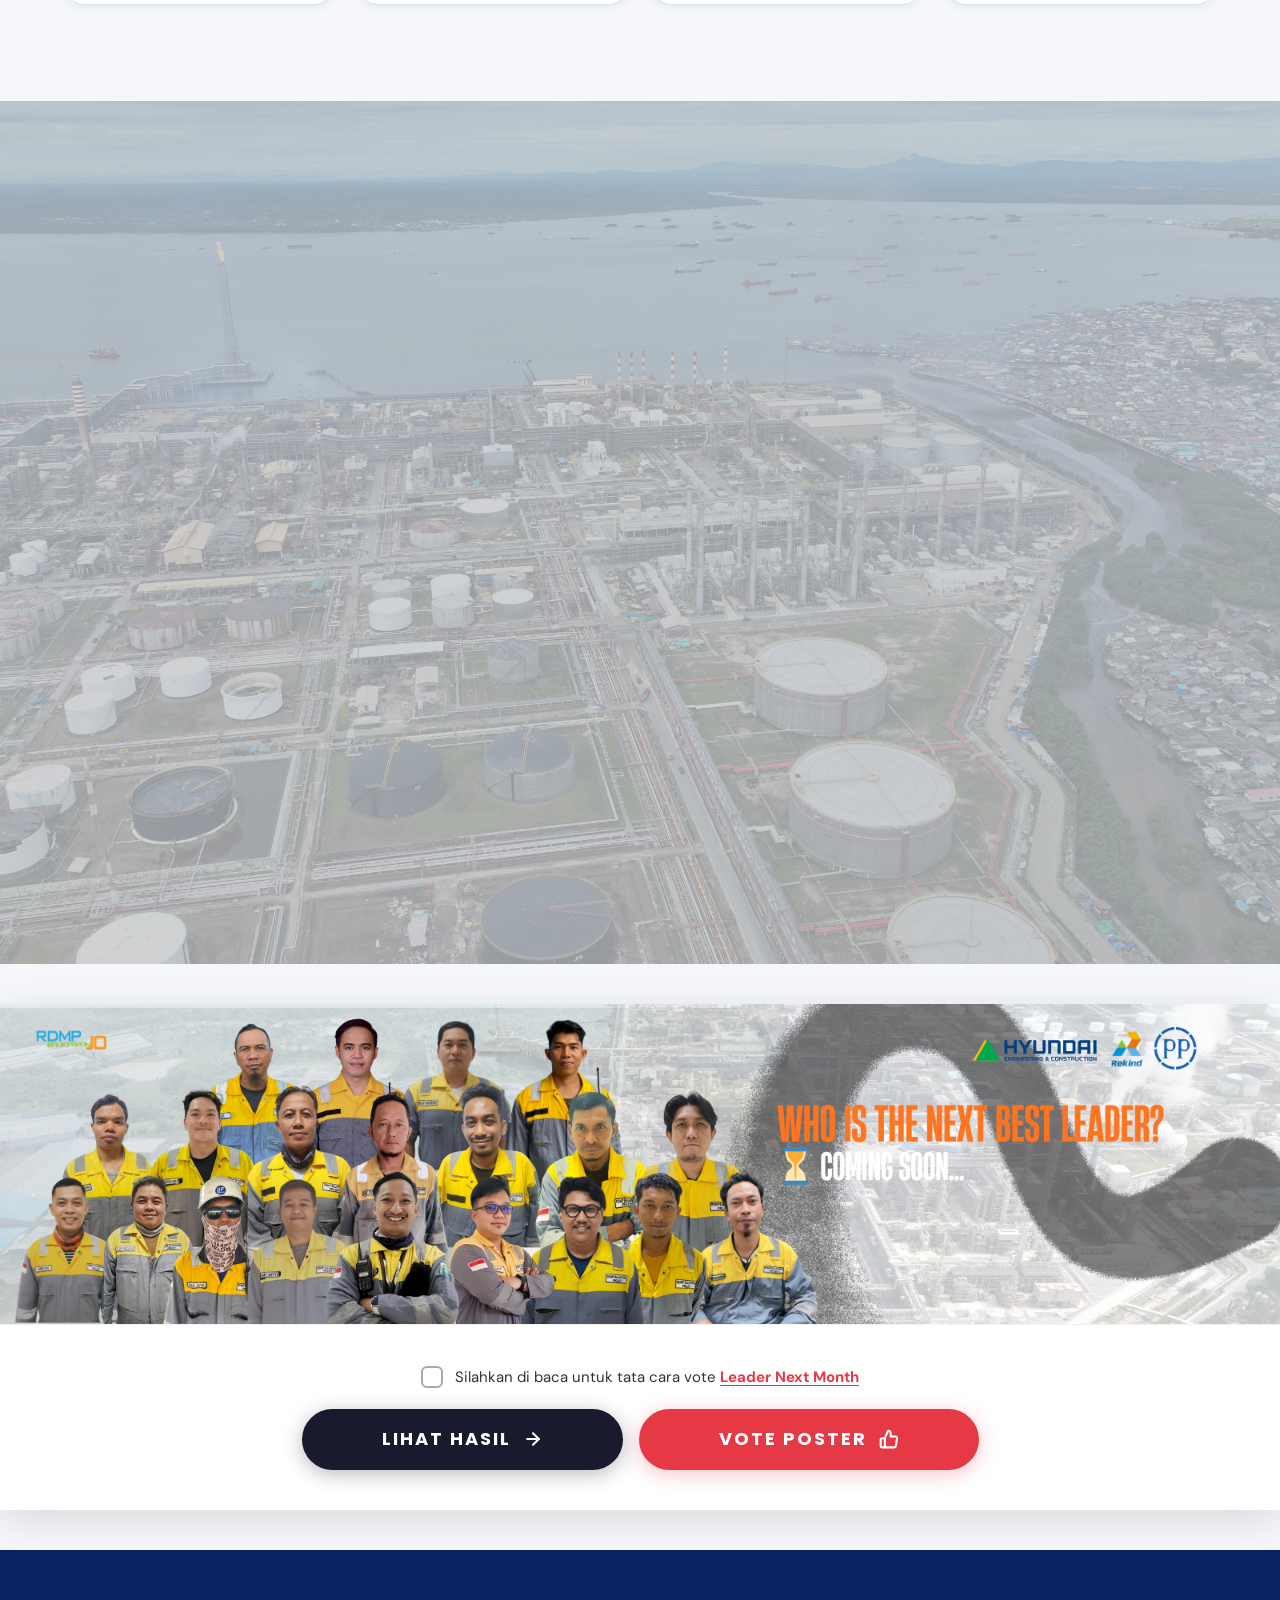
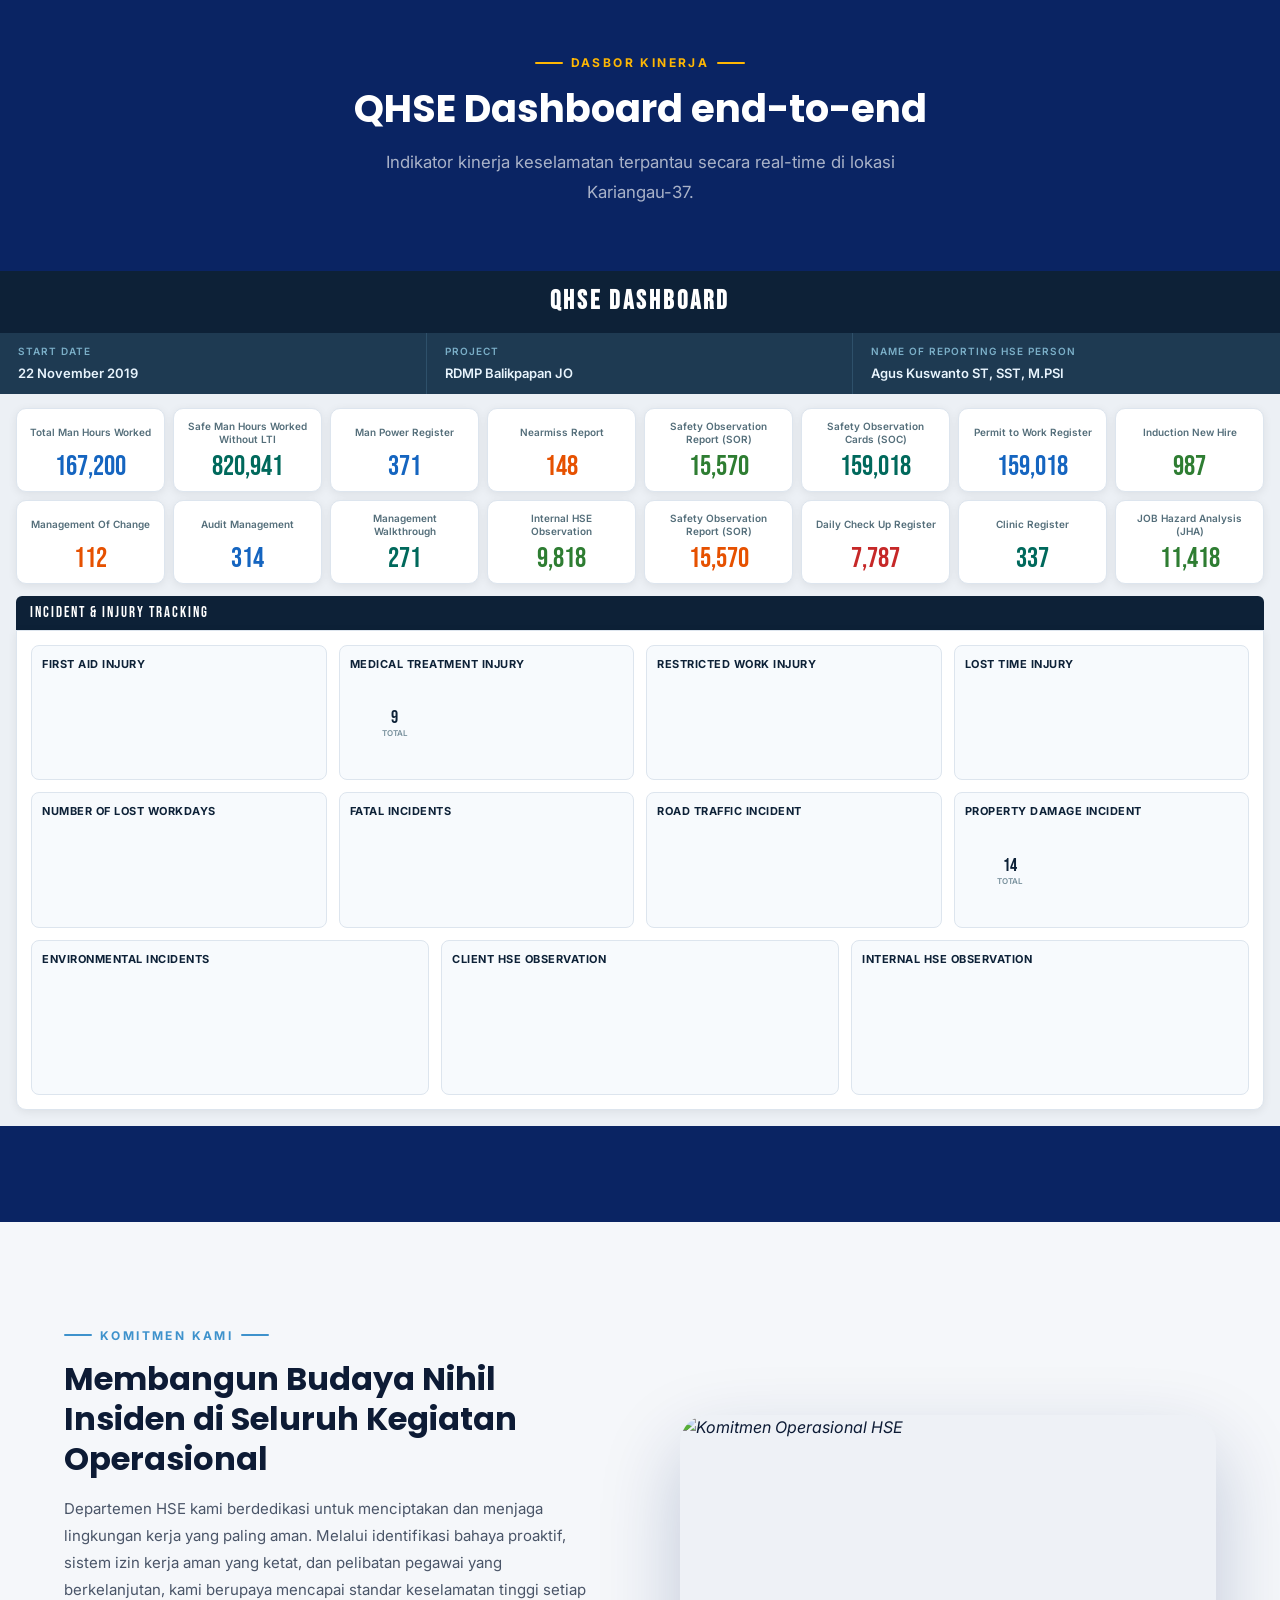
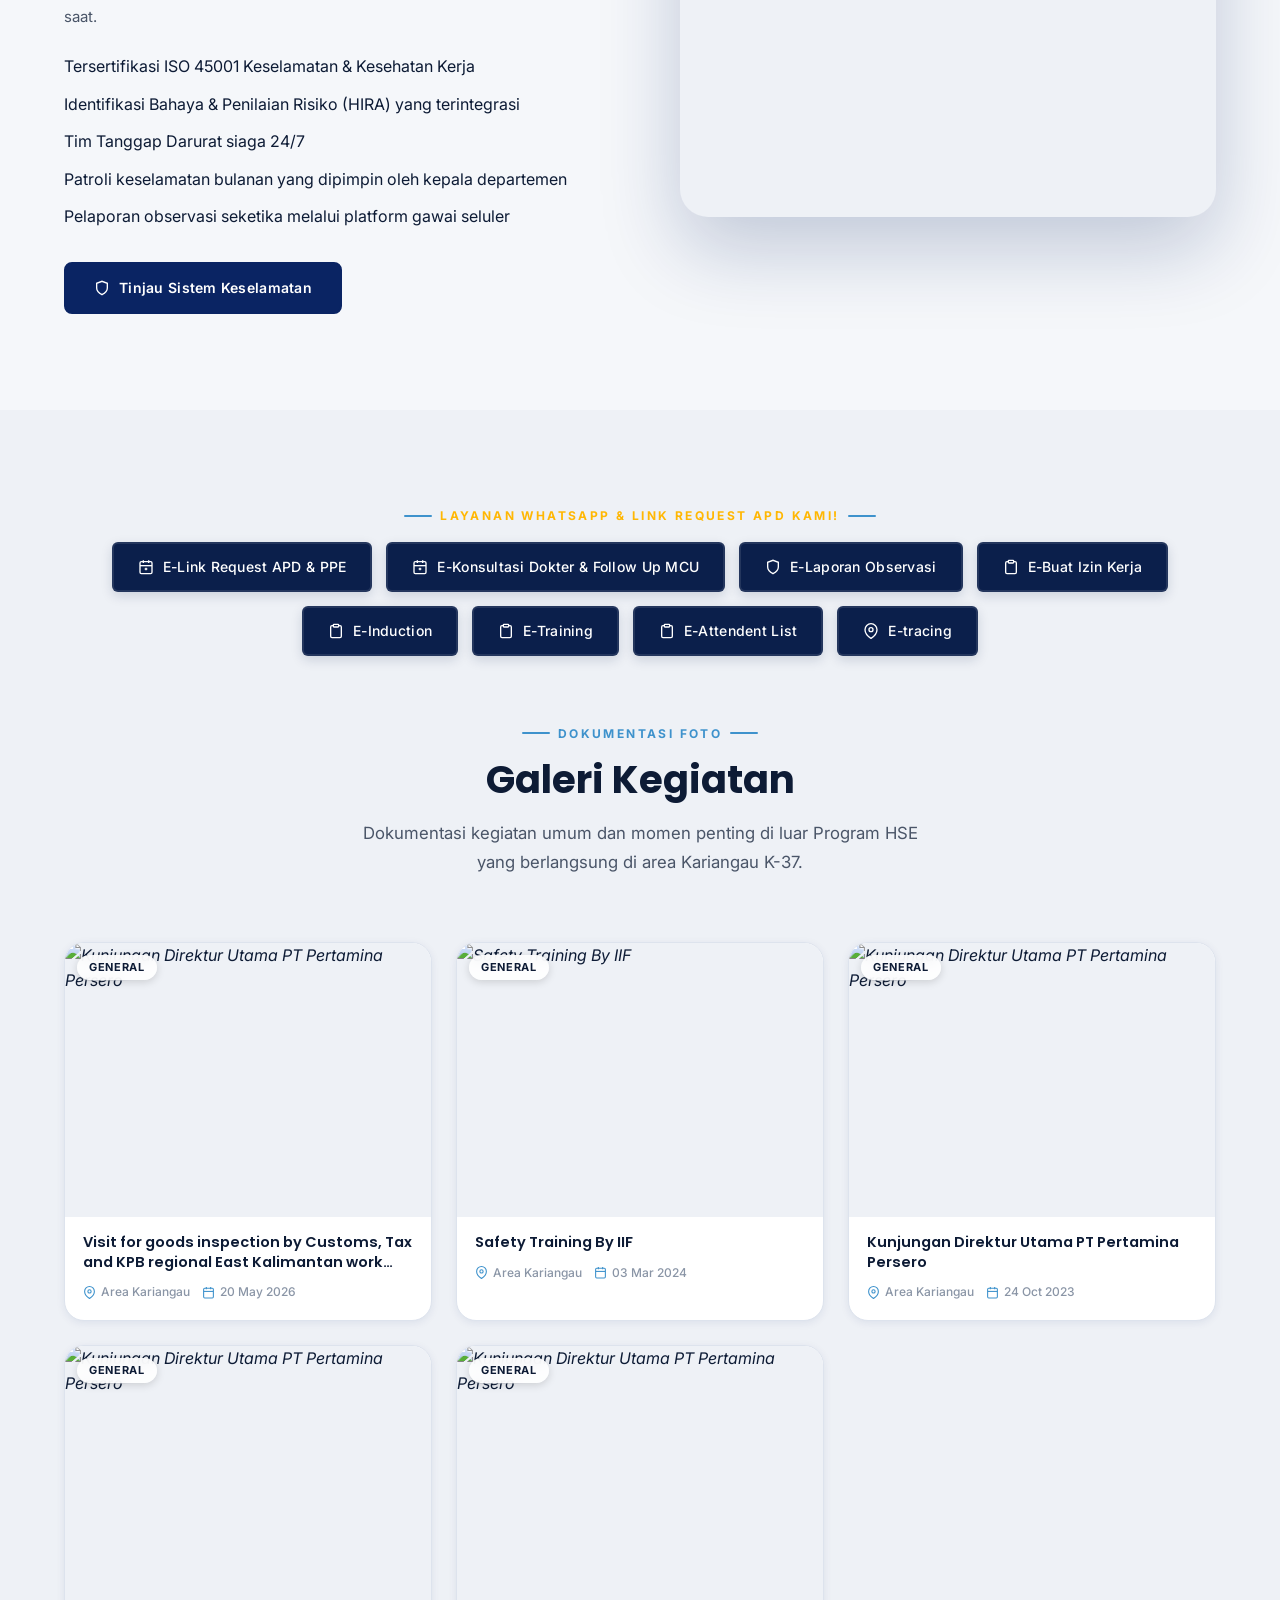
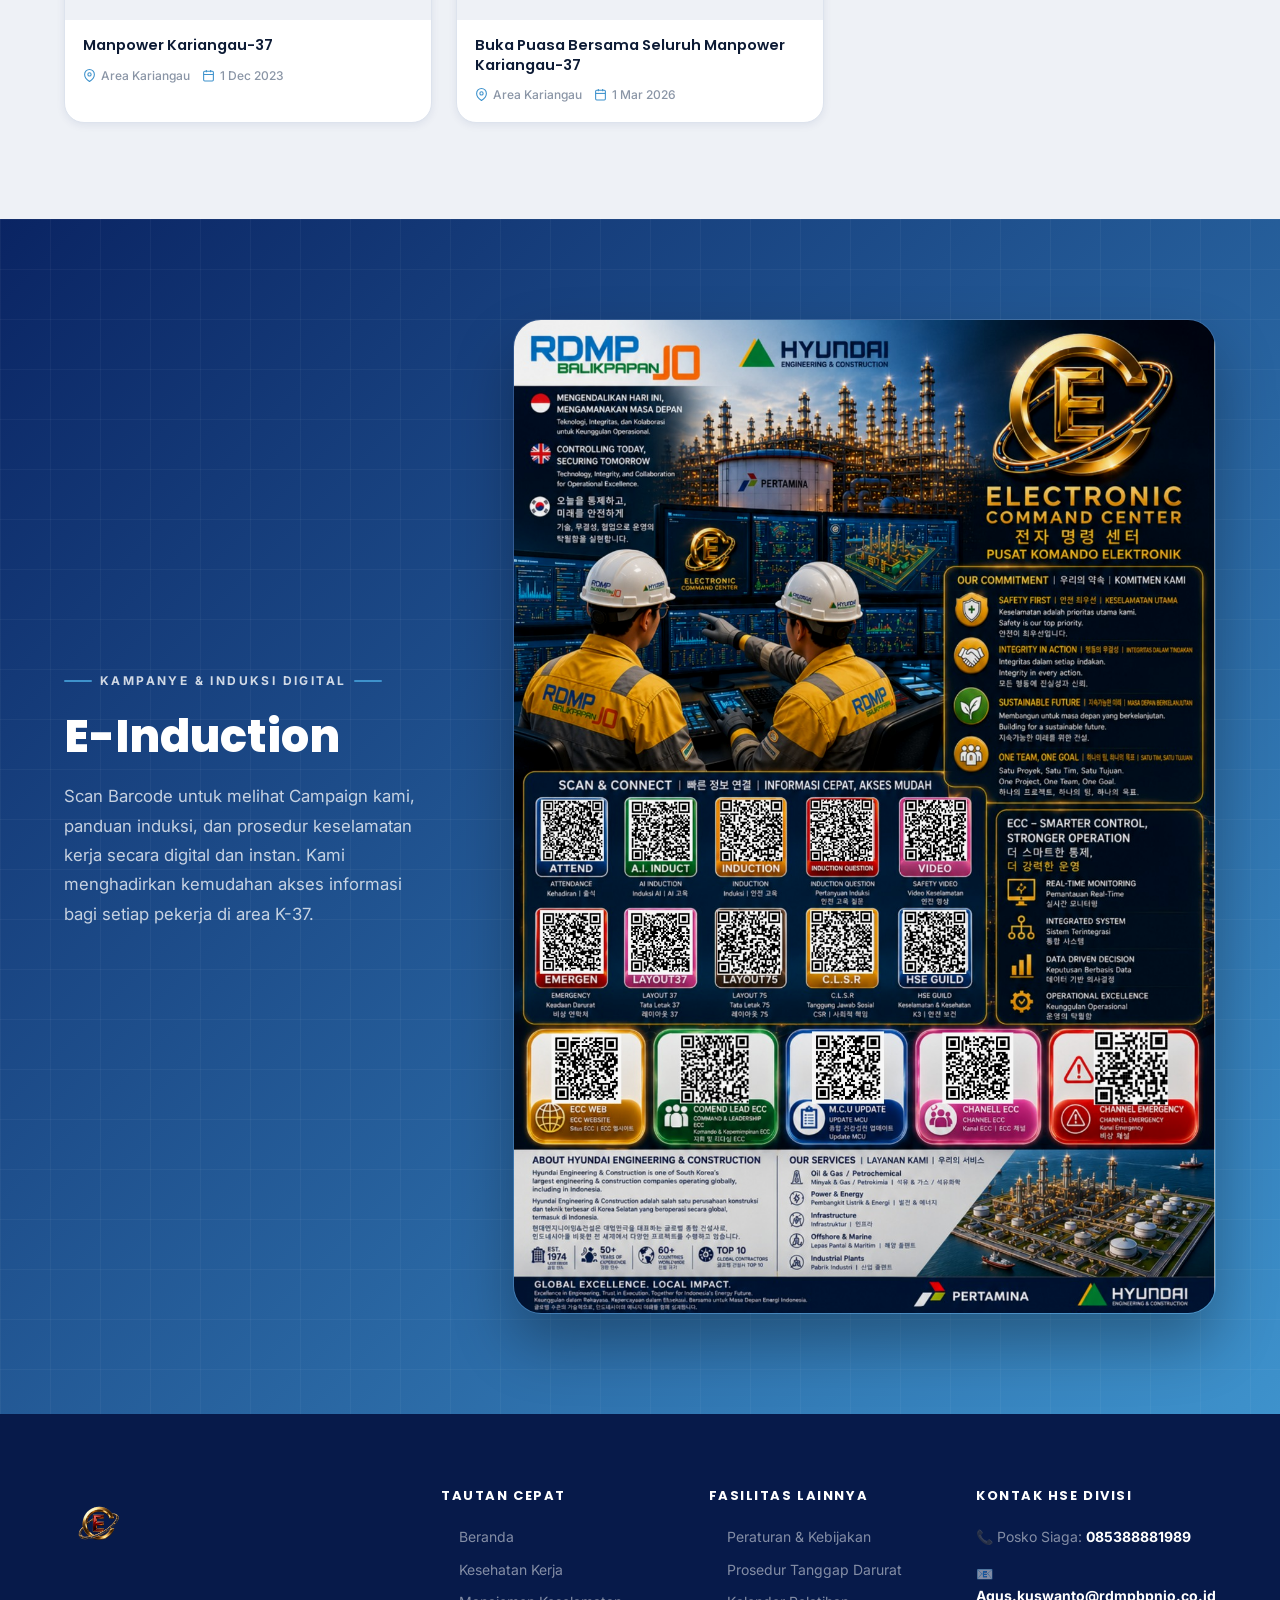
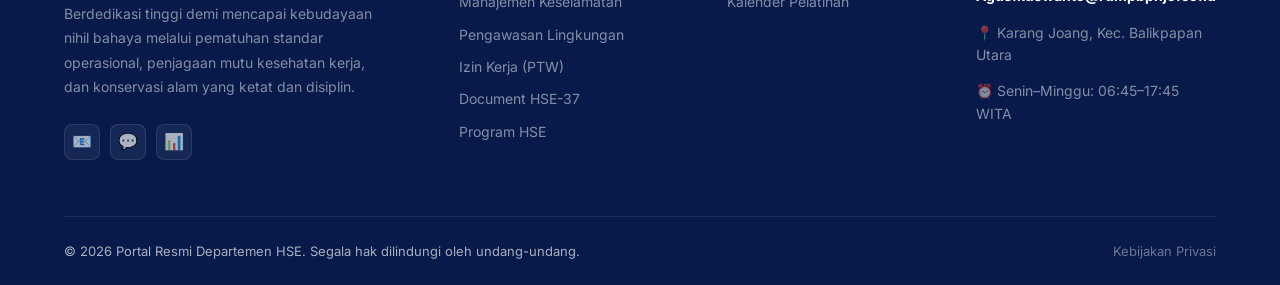
==== commit 6ab4de76: "feat: add E-tracing quick link button and popup modal with 3 links" ====
--- a/index.html
+++ b/index.html
@@ -291,7 +291,9 @@
             Vote Poster
             <svg width="20" height="20" viewBox="0 0 24 24" fill="none" stroke="currentColor" stroke-width="2.5"
               stroke-linecap="round" stroke-linejoin="round">
-              <path d="M14 9V5a3 3 0 0 0-3-3l-4 9v11h11.28a2 2 0 0 0 2-1.7l1.38-9a2 2 0 0 0-2-2.3zM7 22H4a2 2 0 0 1-2-2v-7a2 2 0 0 1 2-2h3"></path>
+              <path
+                d="M14 9V5a3 3 0 0 0-3-3l-4 9v11h11.28a2 2 0 0 0 2-1.7l1.38-9a2 2 0 0 0-2-2.3zM7 22H4a2 2 0 0 1-2-2v-7a2 2 0 0 1 2-2h3">
+              </path>
             </svg>
           </a>
         </div>
@@ -344,12 +346,15 @@
 
   <!-- ═══ WELCOME POSTER POPUP ═══════════════════════════════ -->
   <div id="welcomePosterOverlay" class="vg-overlay">
-    <div class="vg-popup" id="wpPopup" style="background: transparent; box-shadow: none !important; overflow: visible; width: fit-content; max-width: 95vw; max-height: 90vh; display: flex; align-items: center; justify-content: center; margin: auto;">
-      <button class="vg-close" id="welcomePosterClose" aria-label="Tutup" style="top: -15px; right: -15px; background: #e63946; color: white; border: 2px solid white; box-shadow: 0 4px 10px rgba(0,0,0,0.3); opacity: 1; z-index: 10;">&times;</button>
-      
+    <div class="vg-popup" id="wpPopup"
+      style="background: transparent; box-shadow: none !important; overflow: visible; width: fit-content; max-width: 95vw; max-height: 90vh; display: flex; align-items: center; justify-content: center; margin: auto;">
+      <button class="vg-close" id="welcomePosterClose" aria-label="Tutup"
+        style="top: -15px; right: -15px; background: #e63946; color: white; border: 2px solid white; box-shadow: 0 4px 10px rgba(0,0,0,0.3); opacity: 1; z-index: 10;">&times;</button>
+
       <div class="wp-layout" id="wpLayout">
-        <img src="Lomba Poster.webp" id="welcomePosterImg" alt="Welcome Poster" class="wp-img" title="Klik untuk info pendaftaran!" />
-        
+        <img src="Lomba Poster.webp" id="welcomePosterImg" alt="Welcome Poster" class="wp-img"
+          title="Klik untuk info pendaftaran!" />
+
         <div id="welcomePosterContent" class="wp-content">
           <div class="wp-content-inner">
             <h3>Ikut Meriahkan Event Lomba Poster!</h3>
@@ -357,15 +362,19 @@
             <div class="wp-btn-group">
               <a href="channel.html#posterForm" class="wp-btn">
                 Daftar Di Sini
-                <svg width="18" height="18" viewBox="0 0 24 24" fill="none" stroke="currentColor" stroke-width="2.5" stroke-linecap="round" stroke-linejoin="round">
+                <svg width="18" height="18" viewBox="0 0 24 24" fill="none" stroke="currentColor" stroke-width="2.5"
+                  stroke-linecap="round" stroke-linejoin="round">
                   <line x1="5" y1="12" x2="19" y2="12"></line>
                   <polyline points="12 5 19 12 12 19"></polyline>
                 </svg>
               </a>
               <a href="https://hse-vote.vercel.app" class="wp-btn wp-btn-secondary" target="_blank">
                 Vote Poster
-                <svg width="18" height="18" viewBox="0 0 24 24" fill="none" stroke="currentColor" stroke-width="2.5" stroke-linecap="round" stroke-linejoin="round">
-                  <path d="M14 9V5a3 3 0 0 0-3-3l-4 9v11h11.28a2 2 0 0 0 2-1.7l1.38-9a2 2 0 0 0-2-2.3zM7 22H4a2 2 0 0 1-2-2v-7a2 2 0 0 1 2-2h3"></path>
+                <svg width="18" height="18" viewBox="0 0 24 24" fill="none" stroke="currentColor" stroke-width="2.5"
+                  stroke-linecap="round" stroke-linejoin="round">
+                  <path
+                    d="M14 9V5a3 3 0 0 0-3-3l-4 9v11h11.28a2 2 0 0 0 2-1.7l1.38-9a2 2 0 0 0-2-2.3zM7 22H4a2 2 0 0 1-2-2v-7a2 2 0 0 1 2-2h3">
+                  </path>
                 </svg>
               </a>
             </div>
@@ -383,9 +392,9 @@
       transition: all 0.5s cubic-bezier(0.25, 1, 0.5, 1);
       border-radius: 12px;
       background: transparent;
-      box-shadow: 0 10px 40px rgba(0,0,0,0.6);
-    }
-    
+      box-shadow: 0 10px 40px rgba(0, 0, 0, 0.6);
+    }
+
     .wp-img {
       width: auto;
       height: auto;
@@ -398,21 +407,21 @@
       position: relative;
       z-index: 2;
     }
-    
+
     .wp-img:hover {
       transform: scale(1.02);
-      box-shadow: 0 15px 50px rgba(0,0,0,0.7);
-    }
-    
+      box-shadow: 0 15px 50px rgba(0, 0, 0, 0.7);
+    }
+
     .wp-layout.wp-expanded .wp-img {
       border-radius: 12px 0 0 12px;
     }
-    
+
     .wp-layout.wp-expanded .wp-img:hover {
       transform: none;
       box-shadow: none;
     }
-    
+
     .wp-content {
       width: 0;
       opacity: 0;
@@ -425,12 +434,12 @@
       transition: all 0.5s cubic-bezier(0.25, 1, 0.5, 1);
       z-index: 1;
     }
-    
+
     .wp-layout.wp-expanded .wp-content {
       width: 340px;
       opacity: 1;
     }
-    
+
     .wp-content-inner {
       min-width: 280px;
       padding: 30px;
@@ -439,12 +448,12 @@
       transform: translateX(-20px);
       transition: all 0.4s ease 0.2s;
     }
-    
+
     .wp-layout.wp-expanded .wp-content-inner {
       opacity: 1;
       transform: translateX(0);
     }
-    
+
     .wp-content-inner h3 {
       color: #1a1a2e;
       font-family: 'DM Sans', sans-serif;
@@ -453,14 +462,14 @@
       margin-bottom: 12px;
       line-height: 1.3;
     }
-    
+
     .wp-content-inner p {
       color: #555;
       font-size: 15px;
       margin-bottom: 24px;
       line-height: 1.5;
     }
-    
+
     .wp-btn {
       display: inline-flex;
       align-items: center;
@@ -473,13 +482,13 @@
       font-family: 'Poppins', sans-serif;
       font-weight: 600;
       font-size: 15px;
-      box-shadow: 0 4px 15px rgba(26,26,46,0.3);
+      box-shadow: 0 4px 15px rgba(26, 26, 46, 0.3);
       transition: all 0.3s ease;
     }
-    
+
     .wp-btn:hover {
       transform: translateY(-2px);
-      box-shadow: 0 8px 25px rgba(26,26,46,0.45);
+      box-shadow: 0 8px 25px rgba(26, 26, 46, 0.45);
       color: white;
     }
 
@@ -499,40 +508,47 @@
 
     .wp-btn-secondary {
       background: #e63946;
-      box-shadow: 0 4px 15px rgba(230,57,70,0.3);
+      box-shadow: 0 4px 15px rgba(230, 57, 70, 0.3);
     }
 
     .wp-btn-secondary:hover {
       background: #d62839;
-      box-shadow: 0 8px 25px rgba(230,57,70,0.45);
-    }
-    
+      box-shadow: 0 8px 25px rgba(230, 57, 70, 0.45);
+    }
+
     @media (max-width: 768px) {
       .wp-layout {
         flex-direction: column;
       }
+
       .wp-layout.wp-expanded .wp-img {
         border-radius: 12px 12px 0 0;
         max-height: 55vh;
       }
+
       .wp-content {
         border-radius: 0 0 12px 12px;
       }
+
       .wp-layout.wp-expanded .wp-content {
         width: 100%;
         height: auto;
       }
+
       .wp-content-inner {
         padding: 20px;
         transform: translateY(-20px);
       }
+
       .wp-layout.wp-expanded .wp-content-inner {
         transform: translateY(0);
       }
+
       .wp-content-inner h3 {
         font-size: 20px;
       }
     }
+
     /* ── Vote Agreement Checkbox ── */
     .vote-agree-label {
       display: flex;
@@ -943,23 +959,23 @@
       /* ── Welcome Poster Popup ── */
       var welcomeOverlay = document.getElementById('welcomePosterOverlay');
       var welcomeCloseBtn = document.getElementById('welcomePosterClose');
-      
+
       if (welcomeOverlay) {
-        window.addEventListener('load', function() {
-          setTimeout(function() {
+        window.addEventListener('load', function () {
+          setTimeout(function () {
             welcomeOverlay.classList.add('active');
             document.body.classList.add('popup-open');
           }, 300); // 300ms delay for smoother entrance
         });
 
         if (welcomeCloseBtn) {
-          welcomeCloseBtn.addEventListener('click', function() {
+          welcomeCloseBtn.addEventListener('click', function () {
             welcomeOverlay.classList.remove('active');
             document.body.classList.remove('popup-open');
           });
         }
 
-        welcomeOverlay.addEventListener('click', function(e) {
+        welcomeOverlay.addEventListener('click', function (e) {
           if (e.target === welcomeOverlay) {
             welcomeOverlay.classList.remove('active');
             document.body.classList.remove('popup-open');
@@ -970,7 +986,7 @@
         var wpImg = document.getElementById('welcomePosterImg');
         var wpLayout = document.getElementById('wpLayout');
         if (wpImg && wpLayout) {
-          wpImg.addEventListener('click', function() {
+          wpImg.addEventListener('click', function () {
             wpLayout.classList.toggle('wp-expanded');
           });
         }
@@ -1597,7 +1613,7 @@
             <path d="M10 15h4"></path>
             <path d="M12 13v4"></path>
           </svg>
-          Link Request APD & PPE
+          E-Link Request APD & PPE
         </a>
         <a href="health.html#consultation" class="btn btn-wa">
           <svg width="16" height="16" viewBox="0 0 24 24" fill="none" stroke="currentColor" stroke-width="2">
@@ -1608,20 +1624,20 @@
             <path d="M10 15h4"></path>
             <path d="M12 13v4"></path>
           </svg>
-          Konsultasi Dokter & Follow Up MCU
+          E-Konsultasi Dokter & Follow Up MCU
         </a>
         <a href="safety.html#report" class="btn btn-wa">
           <svg width="16" height="16" viewBox="0 0 24 24" fill="none" stroke="currentColor" stroke-width="2">
             <path d="M12 22s8-4 8-10V5l-8-3-8 3v7c0 6 8 10 8 10z" />
           </svg>
-          Laporan Observasi
+          E-Laporan Observasi
         </a>
         <a href="permit.html#request-permit" class="btn btn-wa">
           <svg width="16" height="16" viewBox="0 0 24 24" fill="none" stroke="currentColor" stroke-width="2">
             <path d="M16 4h2a2 2 0 0 1 2 2v14a2 2 0 0 1-2 2H6a2 2 0 0 1-2-2V6a2 2 0 0 1 2-2h2"></path>
             <rect x="8" y="2" width="8" height="4" rx="1" ry="1"></rect>
           </svg>
-          Buat Izin Kerja
+          E-Buat Izin Kerja
         </a>
         <a href="#report-section" class="btn btn-wa">
           <svg width="16" height="16" viewBox="0 0 24 24" fill="none" stroke="currentColor" stroke-width="2">
@@ -1644,6 +1660,13 @@
             <rect x="8" y="2" width="8" height="4" rx="1" ry="1"></rect>
           </svg>
           E-Attendent List
+        </a>
+        <a href="javascript:void(0)" onclick="openTracingModal()" class="btn btn-wa">
+          <svg width="16" height="16" viewBox="0 0 24 24" fill="none" stroke="currentColor" stroke-width="2">
+            <path d="M21 10c0 7-9 13-9 13s-9-6-9-13a9 9 0 0 1 18 0z"></path>
+            <circle cx="12" cy="10" r="3"></circle>
+          </svg>
+          E-tracing
         </a>
       </div>
 
@@ -2284,7 +2307,8 @@
     <div class="attend-modal-container">
       <button class="attend-modal-close" onclick="closeTrainingModal()">✕</button>
       <img src="master.webp" alt="E-Training Poster" style="width: 100%; height: auto; display: block;">
-      <div style="padding: 16px 24px 20px; text-align: center; background: #fff; display:flex; justify-content:center; align-items:center; gap:12px; flex-wrap:wrap;">
+      <div
+        style="padding: 16px 24px 20px; text-align: center; background: #fff; display:flex; justify-content:center; align-items:center; gap:12px; flex-wrap:wrap;">
         <a href="https://docs.google.com/forms/d/e/1FAIpQLSdNK9kFAisbkzN3oGHZBRNHBc2uy7fHLjBhDIxQKf6iwiAUFw/viewform?usp=dialog"
           target="_blank" rel="noopener"
           style="display:inline-flex; align-items:center; gap:8px; padding:12px 32px; background:linear-gradient(135deg,#0a2463,#1a4b8c); color:#fff; border-radius:10px; font-weight:700; font-size:14px; font-family:'Inter',sans-serif; text-decoration:none; transition:all 0.2s; box-shadow:0 4px 14px rgba(10,36,99,0.3);"
@@ -2292,12 +2316,14 @@
           onmouseout="this.style.transform='';this.style.boxShadow='0 4px 14px rgba(10,36,99,0.3)'">
           📋 Click Here
         </a>
-        <a href="https://chat.whatsapp.com/Fp1VOjp0NHI0KDQNVHwJWW"
-          target="_blank" rel="noopener"
+        <a href="https://chat.whatsapp.com/Fp1VOjp0NHI0KDQNVHwJWW" target="_blank" rel="noopener"
           style="display:inline-flex; align-items:center; gap:8px; padding:12px 32px; background:#25d366; color:#fff; border-radius:10px; font-weight:700; font-size:14px; font-family:'Inter',sans-serif; text-decoration:none; transition:all 0.2s; box-shadow:0 4px 14px rgba(37,211,102,0.3);"
           onmouseover="this.style.transform='translateY(-2px)';this.style.boxShadow='0 6px 20px rgba(37,211,102,0.4)'"
           onmouseout="this.style.transform='';this.style.boxShadow='0 4px 14px rgba(37,211,102,0.3)'">
-          <svg width="18" height="18" viewBox="0 0 24 24" fill="currentColor"><path d="M17.472 14.382c-.297-.149-1.758-.867-2.03-.967-.273-.099-.471-.148-.67.15-.197.297-.767.966-.94 1.164-.173.199-.347.223-.644.075-.297-.15-1.255-.463-2.39-1.475-.883-.788-1.48-1.761-1.653-2.059-.173-.297-.018-.458.13-.606.134-.133.298-.347.446-.52.149-.174.198-.298.298-.497.099-.198.05-.371-.025-.52-.075-.149-.669-1.612-.916-2.207-.242-.579-.487-.5-.669-.51-.173-.008-.371-.01-.57-.01-.198 0-.52.074-.792.372-.272.297-1.04 1.016-1.04 2.479 0 1.462 1.065 2.875 1.213 3.074.149.198 2.096 3.2 5.077 4.487.709.306 1.262.489 1.694.625.712.227 1.36.195 1.871.118.571-.085 1.758-.719 2.006-1.413.248-.694.248-1.289.173-1.413-.074-.124-.272-.198-.57-.347m-5.421 7.403h-.004a9.87 9.87 0 01-5.031-1.378l-.361-.214-3.741.982.998-3.648-.235-.374a9.86 9.86 0 01-1.51-5.26c.001-5.45 4.436-9.884 9.888-9.884 2.64 0 5.122 1.03 6.988 2.898a9.825 9.825 0 012.893 6.994c-.003 5.45-4.437 9.884-9.885 9.884m8.413-18.297A11.815 11.815 0 0012.05 0C5.495 0 .16 5.335.157 11.892c0 2.096.547 4.142 1.588 5.945L.057 24l6.305-1.654a11.882 11.882 0 005.683 1.448h.005c6.554 0 11.89-5.335 11.893-11.893a11.821 11.821 0 00-3.48-8.413z"/></svg>
+          <svg width="18" height="18" viewBox="0 0 24 24" fill="currentColor">
+            <path
+              d="M17.472 14.382c-.297-.149-1.758-.867-2.03-.967-.273-.099-.471-.148-.67.15-.197.297-.767.966-.94 1.164-.173.199-.347.223-.644.075-.297-.15-1.255-.463-2.39-1.475-.883-.788-1.48-1.761-1.653-2.059-.173-.297-.018-.458.13-.606.134-.133.298-.347.446-.52.149-.174.198-.298.298-.497.099-.198.05-.371-.025-.52-.075-.149-.669-1.612-.916-2.207-.242-.579-.487-.5-.669-.51-.173-.008-.371-.01-.57-.01-.198 0-.52.074-.792.372-.272.297-1.04 1.016-1.04 2.479 0 1.462 1.065 2.875 1.213 3.074.149.198 2.096 3.2 5.077 4.487.709.306 1.262.489 1.694.625.712.227 1.36.195 1.871.118.571-.085 1.758-.719 2.006-1.413.248-.694.248-1.289.173-1.413-.074-.124-.272-.198-.57-.347m-5.421 7.403h-.004a9.87 9.87 0 01-5.031-1.378l-.361-.214-3.741.982.998-3.648-.235-.374a9.86 9.86 0 01-1.51-5.26c.001-5.45 4.436-9.884 9.888-9.884 2.64 0 5.122 1.03 6.988 2.898a9.825 9.825 0 012.893 6.994c-.003 5.45-4.437 9.884-9.885 9.884m8.413-18.297A11.815 11.815 0 0012.05 0C5.495 0 .16 5.335.157 11.892c0 2.096.547 4.142 1.588 5.945L.057 24l6.305-1.654a11.882 11.882 0 005.683 1.448h.005c6.554 0 11.89-5.335 11.893-11.893a11.821 11.821 0 00-3.48-8.413z" />
+          </svg>
           Gabung Whatsapp Grup
         </a>
       </div>
@@ -2320,6 +2346,41 @@
     </div>
   </div>
 
+  <!-- E-Tracing Modal -->
+  <div id="e-tracing-modal" class="hse-modal" onclick="if(event.target===this) closeTracingModal()">
+    <div class="attend-modal-container">
+      <button class="attend-modal-close" onclick="closeTracingModal()">✕</button>
+      <img src="tracing.webp" alt="E-Tracing Poster" style="width: 100%; height: auto; display: block;">
+      <div
+        style="padding: 16px 24px 20px; text-align: center; background: #fff; display:flex; justify-content:center; align-items:center; gap:12px; flex-wrap:wrap;">
+        <a href="https://docs.google.com/forms/d/e/1FAIpQLSdFVV1uZAJroDSEgf3ASqOymX5R2BCXm85ORGtFIX-xky-j-g/viewform?usp=dialog"
+          target="_blank" rel="noopener"
+          style="display:inline-flex; align-items:center; gap:8px; padding:12px 32px; background:linear-gradient(135deg,#0a2463,#1a4b8c); color:#fff; border-radius:10px; font-weight:700; font-size:14px; font-family:'Inter',sans-serif; text-decoration:none; transition:all 0.2s; box-shadow:0 4px 14px rgba(10,36,99,0.3);"
+          onmouseover="this.style.transform='translateY(-2px)';this.style.boxShadow='0 6px 20px rgba(10,36,99,0.4)'"
+          onmouseout="this.style.transform='';this.style.boxShadow='0 4px 14px rgba(10,36,99,0.3)'">
+          📋 Click Here
+        </a>
+        <a href="https://docs.google.com/forms/d/e/1FAIpQLSe63GZeYAV6ACjlqgHDjnHxRhWsJuRoqqzIHxMkL84AKgS8eg/viewform?usp=publish-editor"
+          target="_blank" rel="noopener"
+          style="display:inline-flex; align-items:center; gap:8px; padding:12px 32px; background:linear-gradient(135deg,#3e92cc,#1a4b8c); color:#fff; border-radius:10px; font-weight:700; font-size:14px; font-family:'Inter',sans-serif; text-decoration:none; transition:all 0.2s; box-shadow:0 4px 14px rgba(62,146,204,0.3);"
+          onmouseover="this.style.transform='translateY(-2px)';this.style.boxShadow='0 6px 20px rgba(62,146,204,0.4)'"
+          onmouseout="this.style.transform='';this.style.boxShadow='0 4px 14px rgba(62,146,204,0.3)'">
+          📝 Form Tracing Report
+        </a>
+        <a href="https://chat.whatsapp.com/H6c9HfQzVF4DBaNx2ObZD5?s=sw&p=a&mlu=3" target="_blank" rel="noopener"
+          style="display:inline-flex; align-items:center; gap:8px; padding:12px 32px; background:#25d366; color:#fff; border-radius:10px; font-weight:700; font-size:14px; font-family:'Inter',sans-serif; text-decoration:none; transition:all 0.2s; box-shadow:0 4px 14px rgba(37,211,102,0.3);"
+          onmouseover="this.style.transform='translateY(-2px)';this.style.boxShadow='0 6px 20px rgba(37,211,102,0.4)'"
+          onmouseout="this.style.transform='';this.style.boxShadow='0 4px 14px rgba(37,211,102,0.3)'">
+          <svg width="18" height="18" viewBox="0 0 24 24" fill="currentColor">
+            <path
+              d="M17.472 14.382c-.297-.149-1.758-.867-2.03-.967-.273-.099-.471-.148-.67.15-.197.297-.767.966-.94 1.164-.173.199-.347.223-.644.075-.297-.15-1.255-.463-2.39-1.475-.883-.788-1.48-1.761-1.653-2.059-.173-.297-.018-.458.13-.606.134-.133.298-.347.446-.52.149-.174.198-.298.298-.497.099-.198.05-.371-.025-.52-.075-.149-.669-1.612-.916-2.207-.242-.579-.487-.5-.669-.51-.173-.008-.371-.01-.57-.01-.198 0-.52.074-.792.372-.272.297-1.04 1.016-1.04 2.479 0 1.462 1.065 2.875 1.213 3.074.149.198 2.096 3.2 5.077 4.487.709.306 1.262.489 1.694.625.712.227 1.36.195 1.871.118.571-.085 1.758-.719 2.006-1.413.248-.694.248-1.289.173-1.413-.074-.124-.272-.198-.57-.347m-5.421 7.403h-.004a9.87 9.87 0 01-5.031-1.378l-.361-.214-3.741.982.998-3.648-.235-.374a9.86 9.86 0 01-1.51-5.26c.001-5.45 4.436-9.884 9.888-9.884 2.64 0 5.122 1.03 6.988 2.898a9.825 9.825 0 012.893 6.994c-.003 5.45-4.437 9.884-9.885 9.884m8.413-18.297A11.815 11.815 0 0012.05 0C5.495 0 .16 5.335.157 11.892c0 2.096.547 4.142 1.588 5.945L.057 24l6.305-1.654a11.882 11.882 0 005.683 1.448h.005c6.554 0 11.89-5.335 11.893-11.893a11.821 11.821 0 00-3.48-8.413z"/>
+          </svg>
+          Gabung Whatsapp Grup
+        </a>
+      </div>
+    </div>
+  </div>
+
   <script>
     function openAttendanceModal() {
       document.getElementById('attendance-modal').classList.add('active');
@@ -2335,6 +2396,14 @@
     }
     function closeTrainingModal() {
       document.getElementById('e-training-modal').classList.remove('active');
+      document.body.style.overflow = '';
+    }
+    function openTracingModal() {
+      document.getElementById('e-tracing-modal').classList.add('active');
+      document.body.style.overflow = 'hidden';
+    }
+    function closeTracingModal() {
+      document.getElementById('e-tracing-modal').classList.remove('active');
       document.body.style.overflow = '';
     }
   </script>
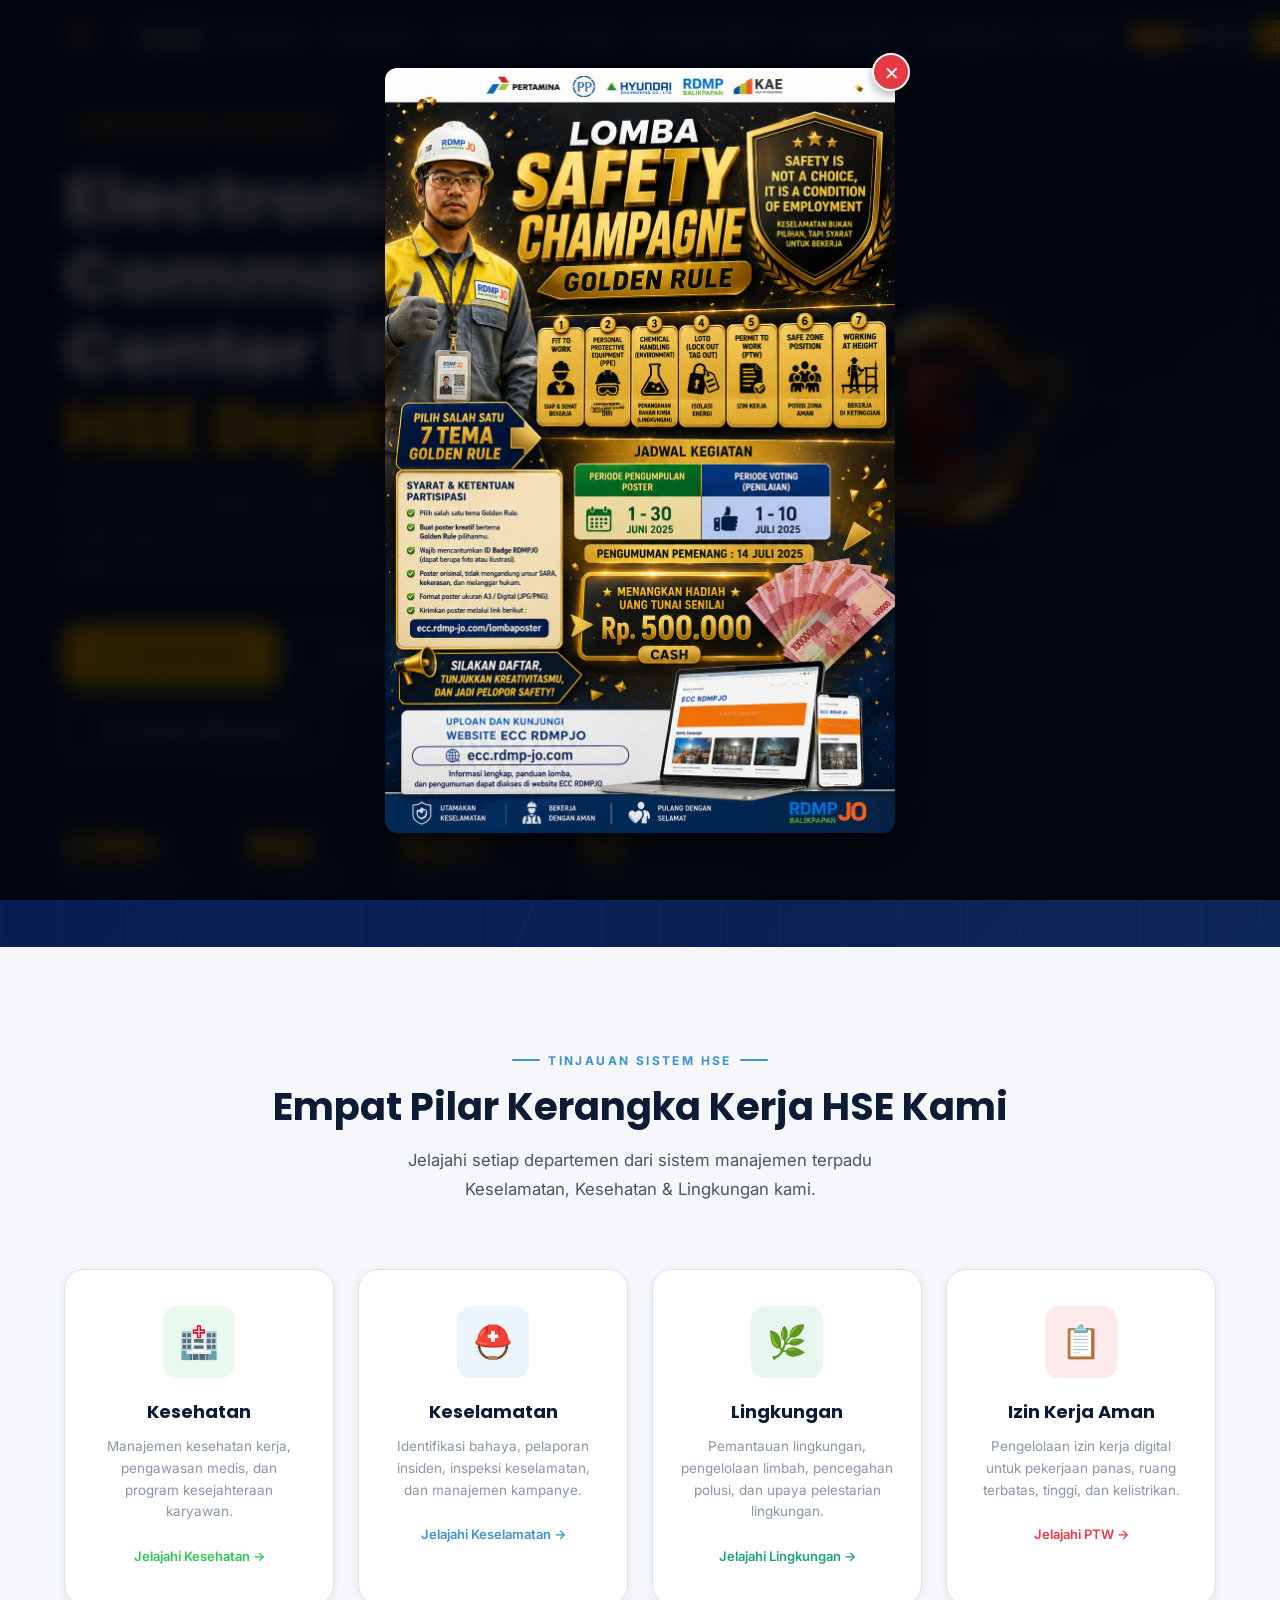
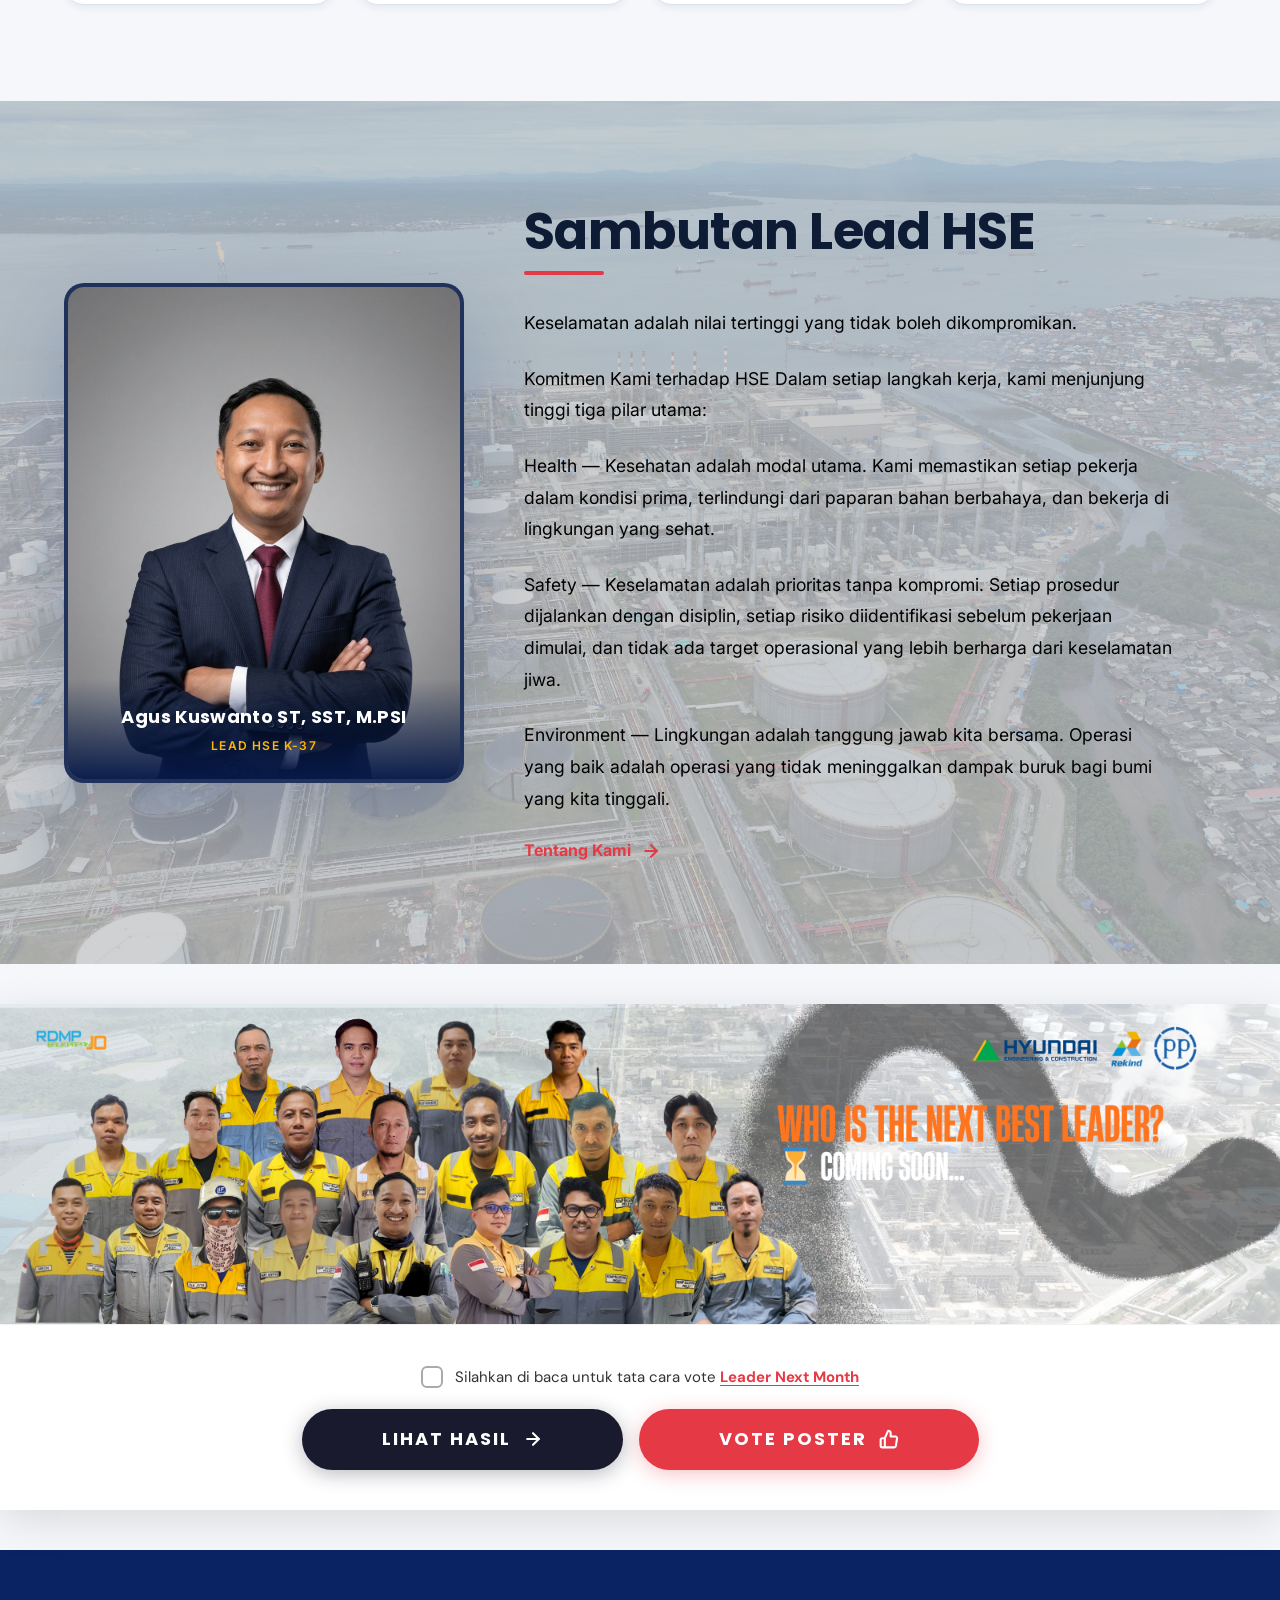
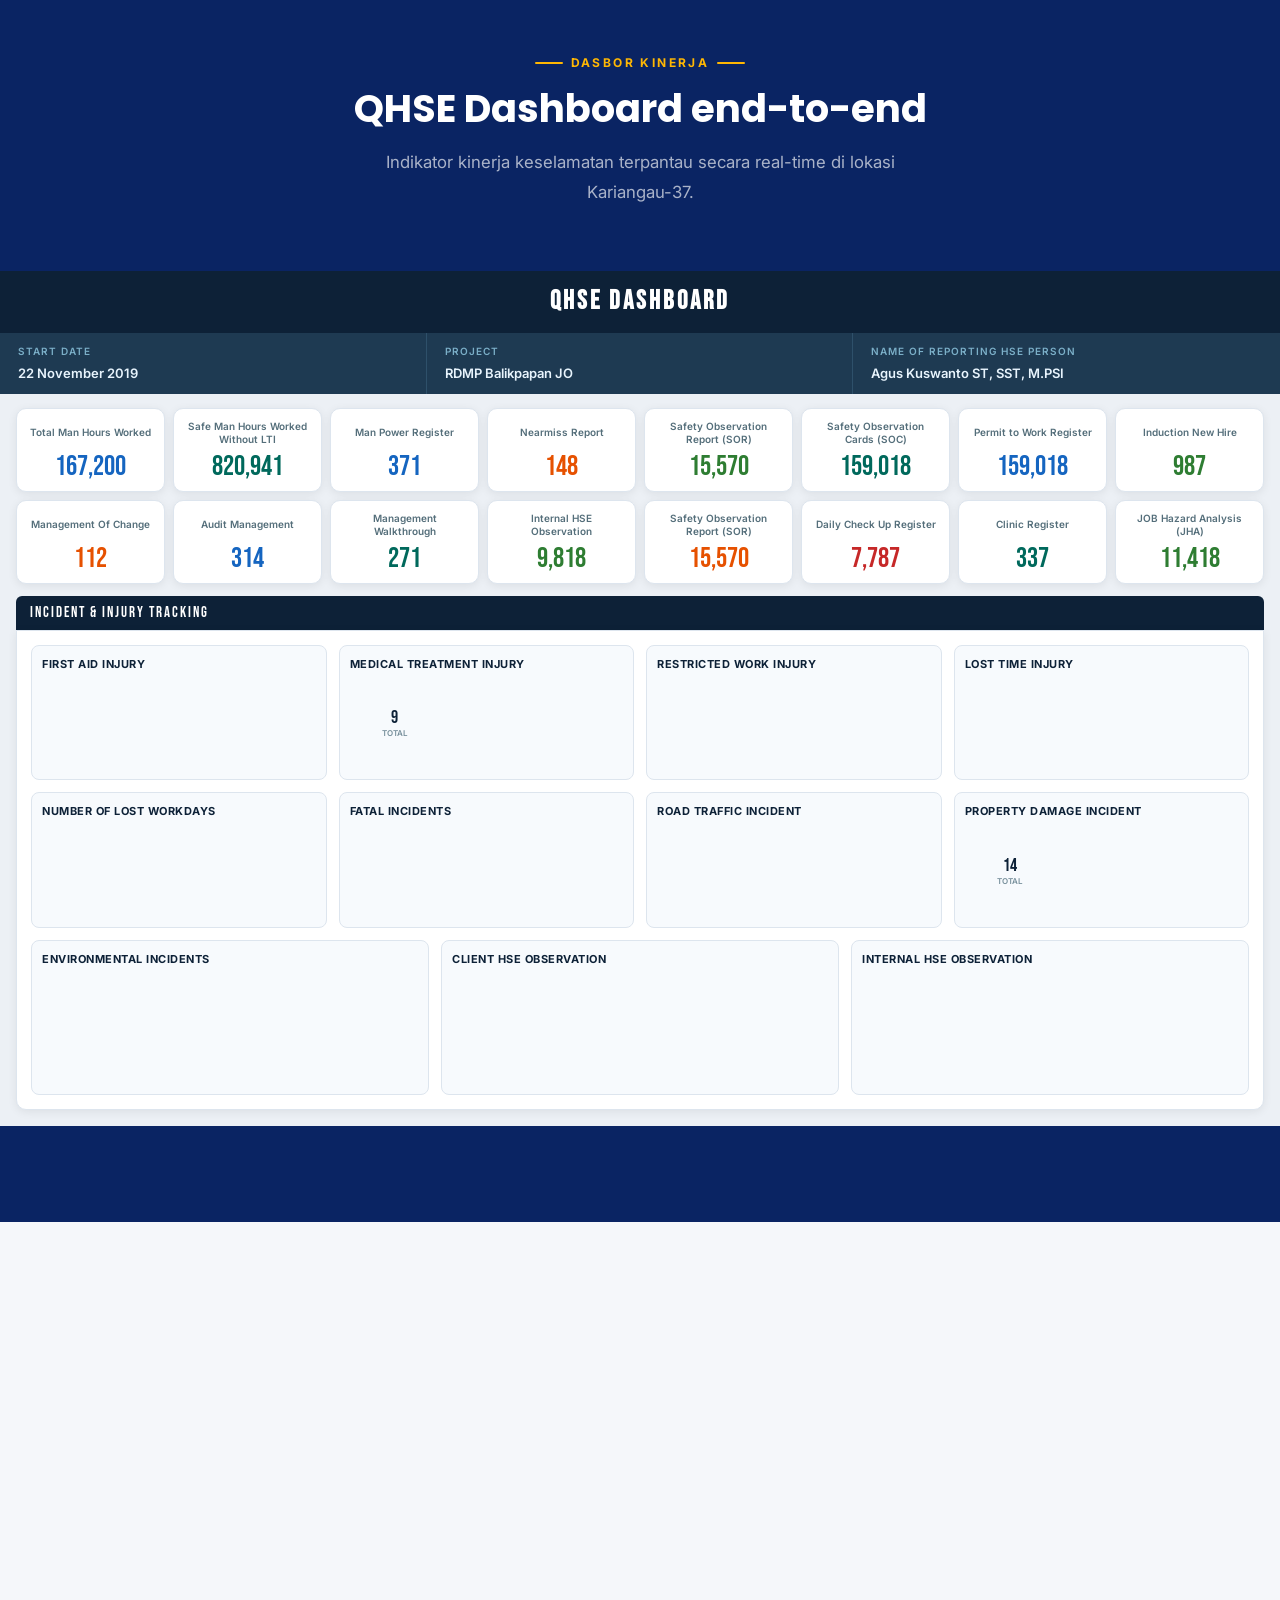
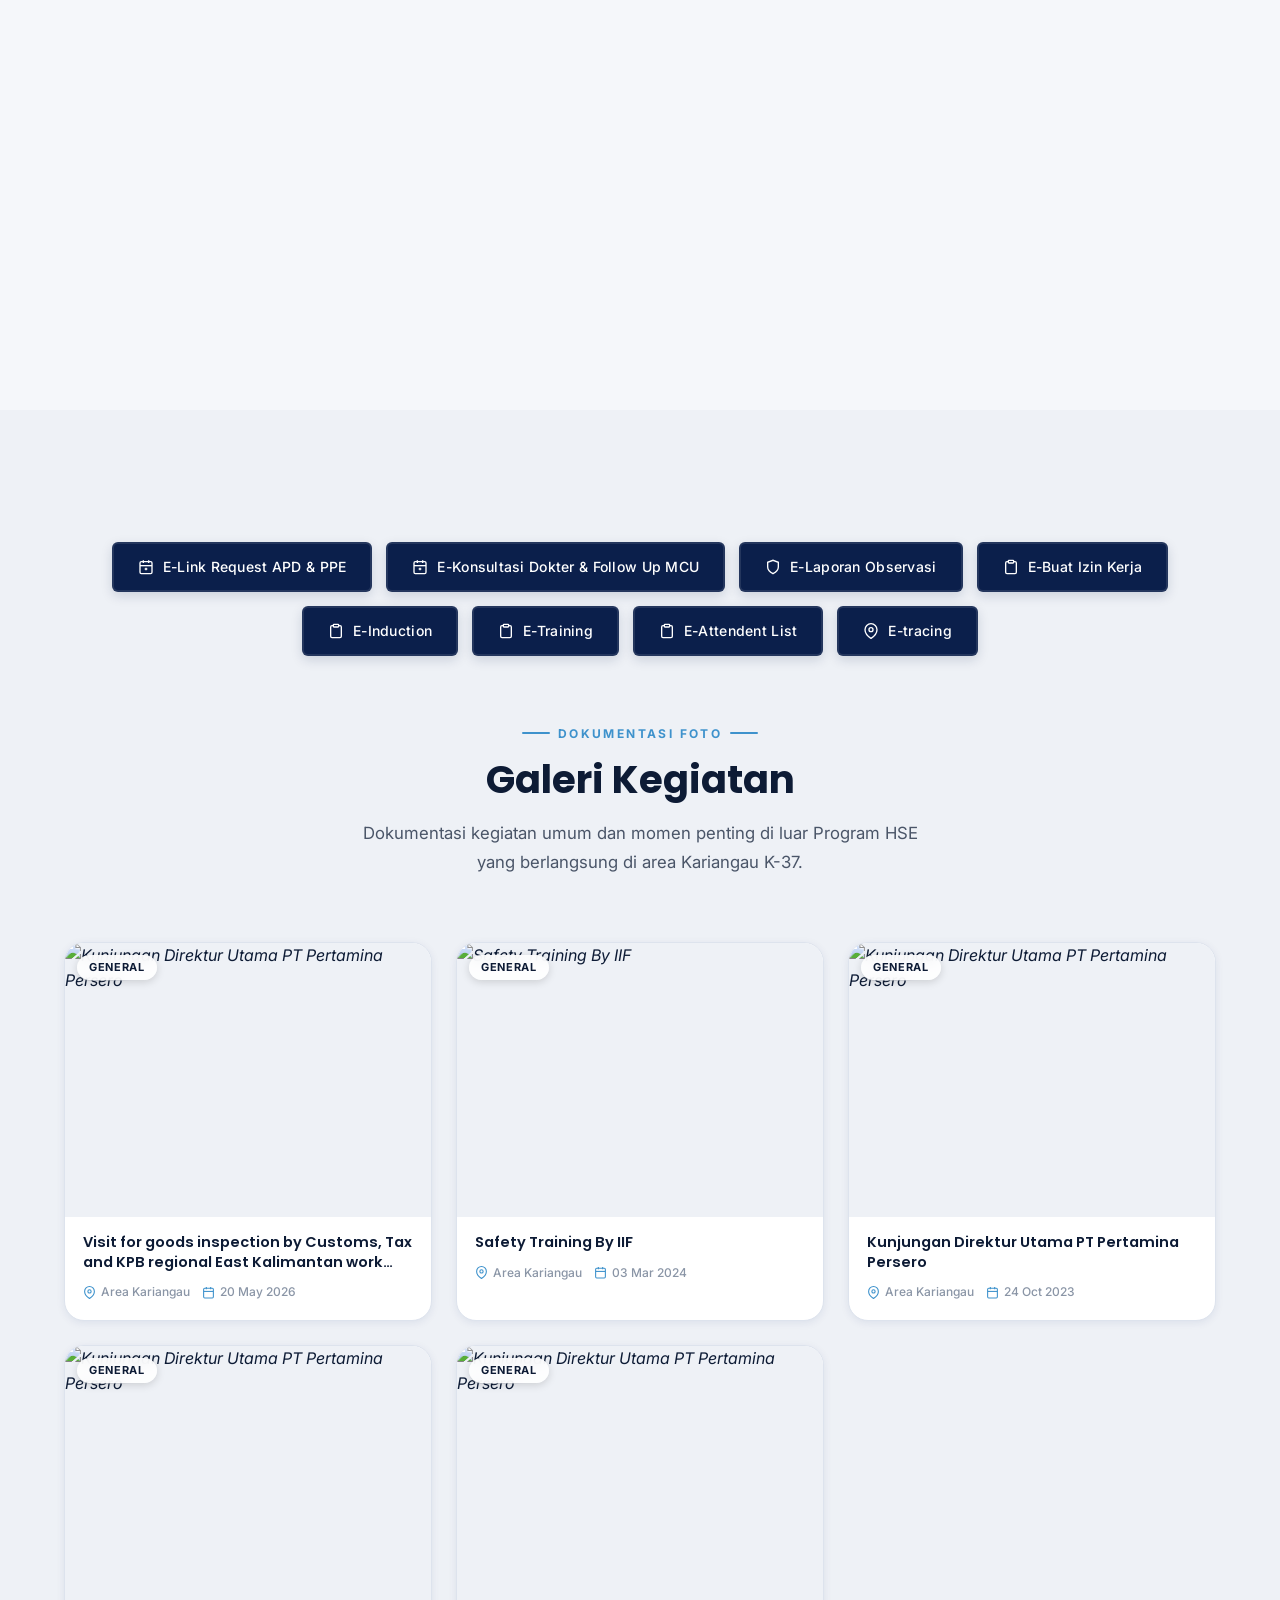
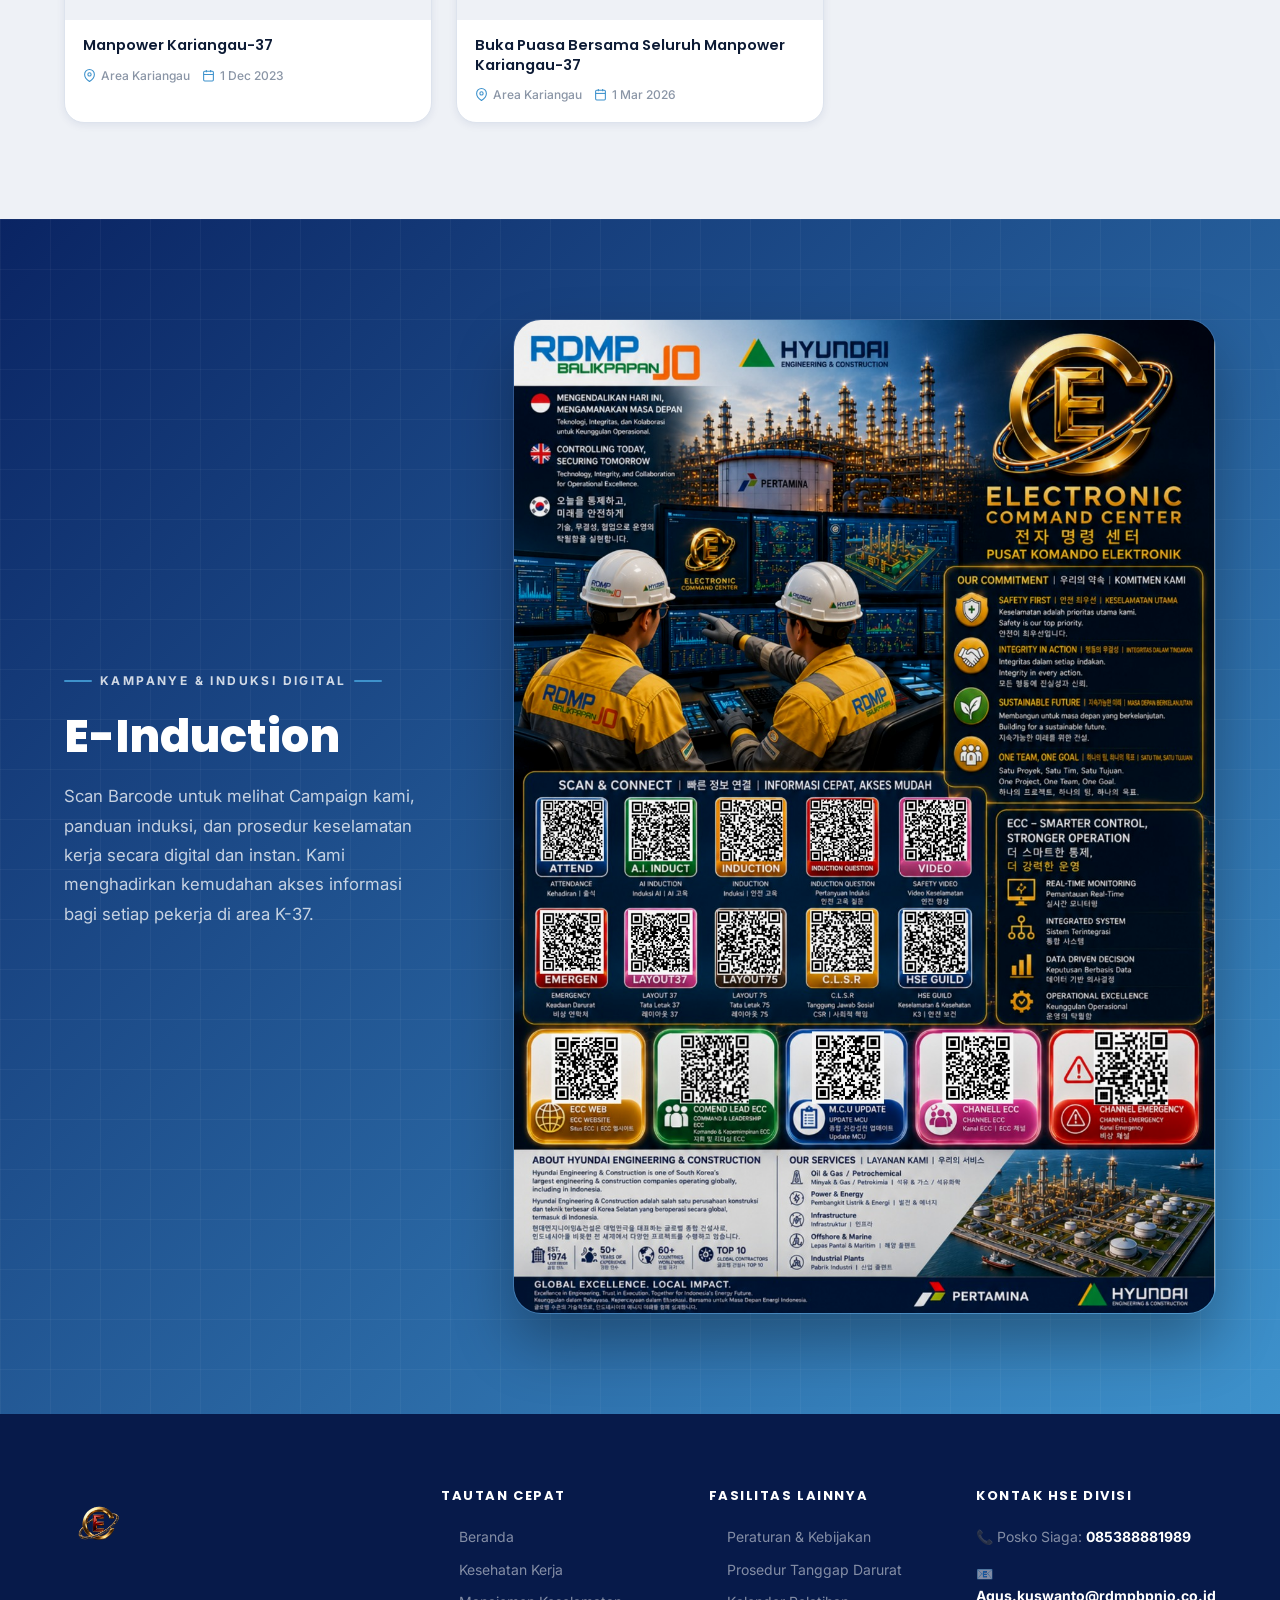
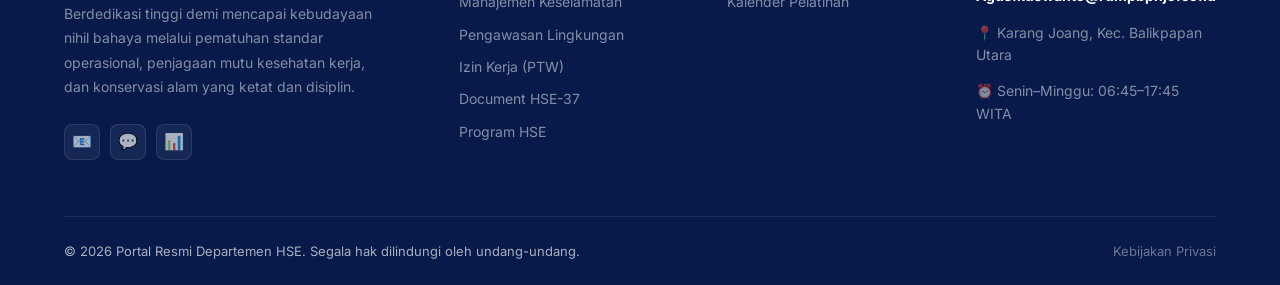
==== commit 167f84e5: "fix: adjust E-Tracing modal layout to split 3 buttons horizontally" ====
--- a/index.html
+++ b/index.html
@@ -2267,7 +2267,9 @@
       max-width: 500px;
       background: #fff;
       border-radius: 20px;
-      overflow: hidden;
+      overflow-y: auto;
+      overflow-x: hidden;
+      max-height: 90vh;
       box-shadow: 0 25px 50px -12px rgba(0, 0, 0, 0.5);
       transform: scale(0.9);
       transition: all 0.4s cubic-bezier(0.34, 1.56, 0.64, 1);
@@ -2352,28 +2354,28 @@
       <button class="attend-modal-close" onclick="closeTracingModal()">✕</button>
       <img src="tracing.webp" alt="E-Tracing Poster" style="width: 100%; height: auto; display: block;">
       <div
-        style="padding: 16px 24px 20px; text-align: center; background: #fff; display:flex; justify-content:center; align-items:center; gap:12px; flex-wrap:wrap;">
+        style="padding: 16px 24px 20px; text-align: center; background: #fff; display:flex; flex-direction:row; flex-wrap:wrap; justify-content:center; align-items:stretch; gap:10px;">
         <a href="https://docs.google.com/forms/d/e/1FAIpQLSdFVV1uZAJroDSEgf3ASqOymX5R2BCXm85ORGtFIX-xky-j-g/viewform?usp=dialog"
           target="_blank" rel="noopener"
-          style="display:inline-flex; align-items:center; gap:8px; padding:12px 32px; background:linear-gradient(135deg,#0a2463,#1a4b8c); color:#fff; border-radius:10px; font-weight:700; font-size:14px; font-family:'Inter',sans-serif; text-decoration:none; transition:all 0.2s; box-shadow:0 4px 14px rgba(10,36,99,0.3);"
+          style="display:inline-flex; justify-content:center; align-items:center; flex:1 1 auto; min-width:130px; box-sizing:border-box; gap:8px; padding:12px 16px; background:linear-gradient(135deg,#0a2463,#1a4b8c); color:#fff; border-radius:10px; font-weight:700; font-size:14px; font-family:'Inter',sans-serif; text-decoration:none; transition:all 0.2s; box-shadow:0 4px 14px rgba(10,36,99,0.3);"
           onmouseover="this.style.transform='translateY(-2px)';this.style.boxShadow='0 6px 20px rgba(10,36,99,0.4)'"
           onmouseout="this.style.transform='';this.style.boxShadow='0 4px 14px rgba(10,36,99,0.3)'">
           📋 Click Here
         </a>
         <a href="https://docs.google.com/forms/d/e/1FAIpQLSe63GZeYAV6ACjlqgHDjnHxRhWsJuRoqqzIHxMkL84AKgS8eg/viewform?usp=publish-editor"
           target="_blank" rel="noopener"
-          style="display:inline-flex; align-items:center; gap:8px; padding:12px 32px; background:linear-gradient(135deg,#3e92cc,#1a4b8c); color:#fff; border-radius:10px; font-weight:700; font-size:14px; font-family:'Inter',sans-serif; text-decoration:none; transition:all 0.2s; box-shadow:0 4px 14px rgba(62,146,204,0.3);"
+          style="display:inline-flex; justify-content:center; align-items:center; flex:1 1 auto; min-width:130px; box-sizing:border-box; gap:8px; padding:12px 16px; background:linear-gradient(135deg,#3e92cc,#1a4b8c); color:#fff; border-radius:10px; font-weight:700; font-size:14px; font-family:'Inter',sans-serif; text-decoration:none; transition:all 0.2s; box-shadow:0 4px 14px rgba(62,146,204,0.3);"
           onmouseover="this.style.transform='translateY(-2px)';this.style.boxShadow='0 6px 20px rgba(62,146,204,0.4)'"
           onmouseout="this.style.transform='';this.style.boxShadow='0 4px 14px rgba(62,146,204,0.3)'">
           📝 Form Tracing Report
         </a>
         <a href="https://chat.whatsapp.com/H6c9HfQzVF4DBaNx2ObZD5?s=sw&p=a&mlu=3" target="_blank" rel="noopener"
-          style="display:inline-flex; align-items:center; gap:8px; padding:12px 32px; background:#25d366; color:#fff; border-radius:10px; font-weight:700; font-size:14px; font-family:'Inter',sans-serif; text-decoration:none; transition:all 0.2s; box-shadow:0 4px 14px rgba(37,211,102,0.3);"
+          style="display:inline-flex; justify-content:center; align-items:center; flex:1 1 auto; min-width:130px; box-sizing:border-box; gap:8px; padding:12px 16px; background:#25d366; color:#fff; border-radius:10px; font-weight:700; font-size:14px; font-family:'Inter',sans-serif; text-decoration:none; transition:all 0.2s; box-shadow:0 4px 14px rgba(37,211,102,0.3);"
           onmouseover="this.style.transform='translateY(-2px)';this.style.boxShadow='0 6px 20px rgba(37,211,102,0.4)'"
           onmouseout="this.style.transform='';this.style.boxShadow='0 4px 14px rgba(37,211,102,0.3)'">
           <svg width="18" height="18" viewBox="0 0 24 24" fill="currentColor">
             <path
-              d="M17.472 14.382c-.297-.149-1.758-.867-2.03-.967-.273-.099-.471-.148-.67.15-.197.297-.767.966-.94 1.164-.173.199-.347.223-.644.075-.297-.15-1.255-.463-2.39-1.475-.883-.788-1.48-1.761-1.653-2.059-.173-.297-.018-.458.13-.606.134-.133.298-.347.446-.52.149-.174.198-.298.298-.497.099-.198.05-.371-.025-.52-.075-.149-.669-1.612-.916-2.207-.242-.579-.487-.5-.669-.51-.173-.008-.371-.01-.57-.01-.198 0-.52.074-.792.372-.272.297-1.04 1.016-1.04 2.479 0 1.462 1.065 2.875 1.213 3.074.149.198 2.096 3.2 5.077 4.487.709.306 1.262.489 1.694.625.712.227 1.36.195 1.871.118.571-.085 1.758-.719 2.006-1.413.248-.694.248-1.289.173-1.413-.074-.124-.272-.198-.57-.347m-5.421 7.403h-.004a9.87 9.87 0 01-5.031-1.378l-.361-.214-3.741.982.998-3.648-.235-.374a9.86 9.86 0 01-1.51-5.26c.001-5.45 4.436-9.884 9.888-9.884 2.64 0 5.122 1.03 6.988 2.898a9.825 9.825 0 012.893 6.994c-.003 5.45-4.437 9.884-9.885 9.884m8.413-18.297A11.815 11.815 0 0012.05 0C5.495 0 .16 5.335.157 11.892c0 2.096.547 4.142 1.588 5.945L.057 24l6.305-1.654a11.882 11.882 0 005.683 1.448h.005c6.554 0 11.89-5.335 11.893-11.893a11.821 11.821 0 00-3.48-8.413z"/>
+              d="M17.472 14.382c-.297-.149-1.758-.867-2.03-.967-.273-.099-.471-.148-.67.15-.197.297-.767.966-.94 1.164-.173.199-.347.223-.644.075-.297-.15-1.255-.463-2.39-1.475-.883-.788-1.48-1.761-1.653-2.059-.173-.297-.018-.458.13-.606.134-.133.298-.347.446-.52.149-.174.198-.298.298-.497.099-.198.05-.371-.025-.52-.075-.149-.669-1.612-.916-2.207-.242-.579-.487-.5-.669-.51-.173-.008-.371-.01-.57-.01-.198 0-.52.074-.792.372-.272.297-1.04 1.016-1.04 2.479 0 1.462 1.065 2.875 1.213 3.074.149.198 2.096 3.2 5.077 4.487.709.306 1.262.489 1.694.625.712.227 1.36.195 1.871.118.571-.085 1.758-.719 2.006-1.413.248-.694.248-1.289.173-1.413-.074-.124-.272-.198-.57-.347m-5.421 7.403h-.004a9.87 9.87 0 01-5.031-1.378l-.361-.214-3.741.982.998-3.648-.235-.374a9.86 9.86 0 01-1.51-5.26c.001-5.45 4.436-9.884 9.888-9.884 2.64 0 5.122 1.03 6.988 2.898a9.825 9.825 0 012.893 6.994c-.003 5.45-4.437 9.884-9.885 9.884m8.413-18.297A11.815 11.815 0 0012.05 0C5.495 0 .16 5.335.157 11.892c0 2.096.547 4.142 1.588 5.945L.057 24l6.305-1.654a11.882 11.882 0 005.683 1.448h.005c6.554 0 11.89-5.335 11.893-11.893a11.821 11.821 0 00-3.48-8.413z" />
           </svg>
           Gabung Whatsapp Grup
         </a>
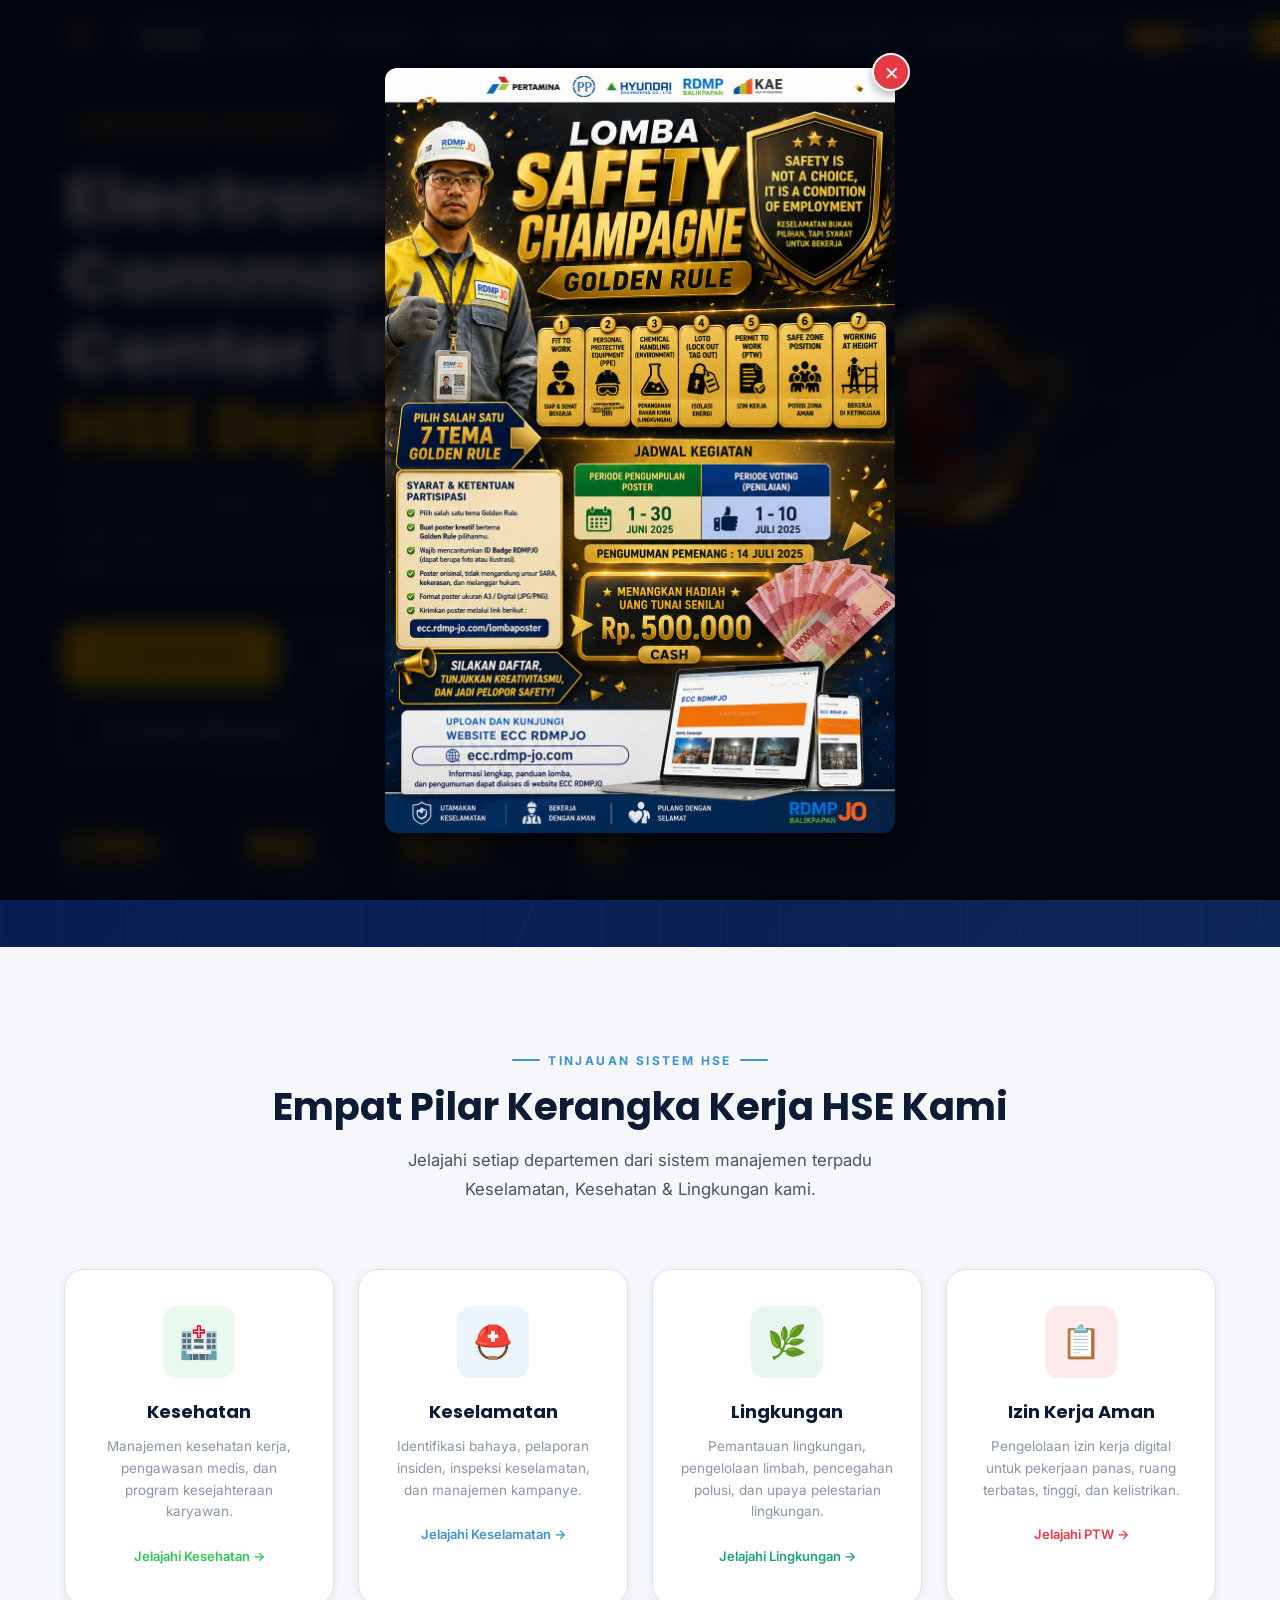
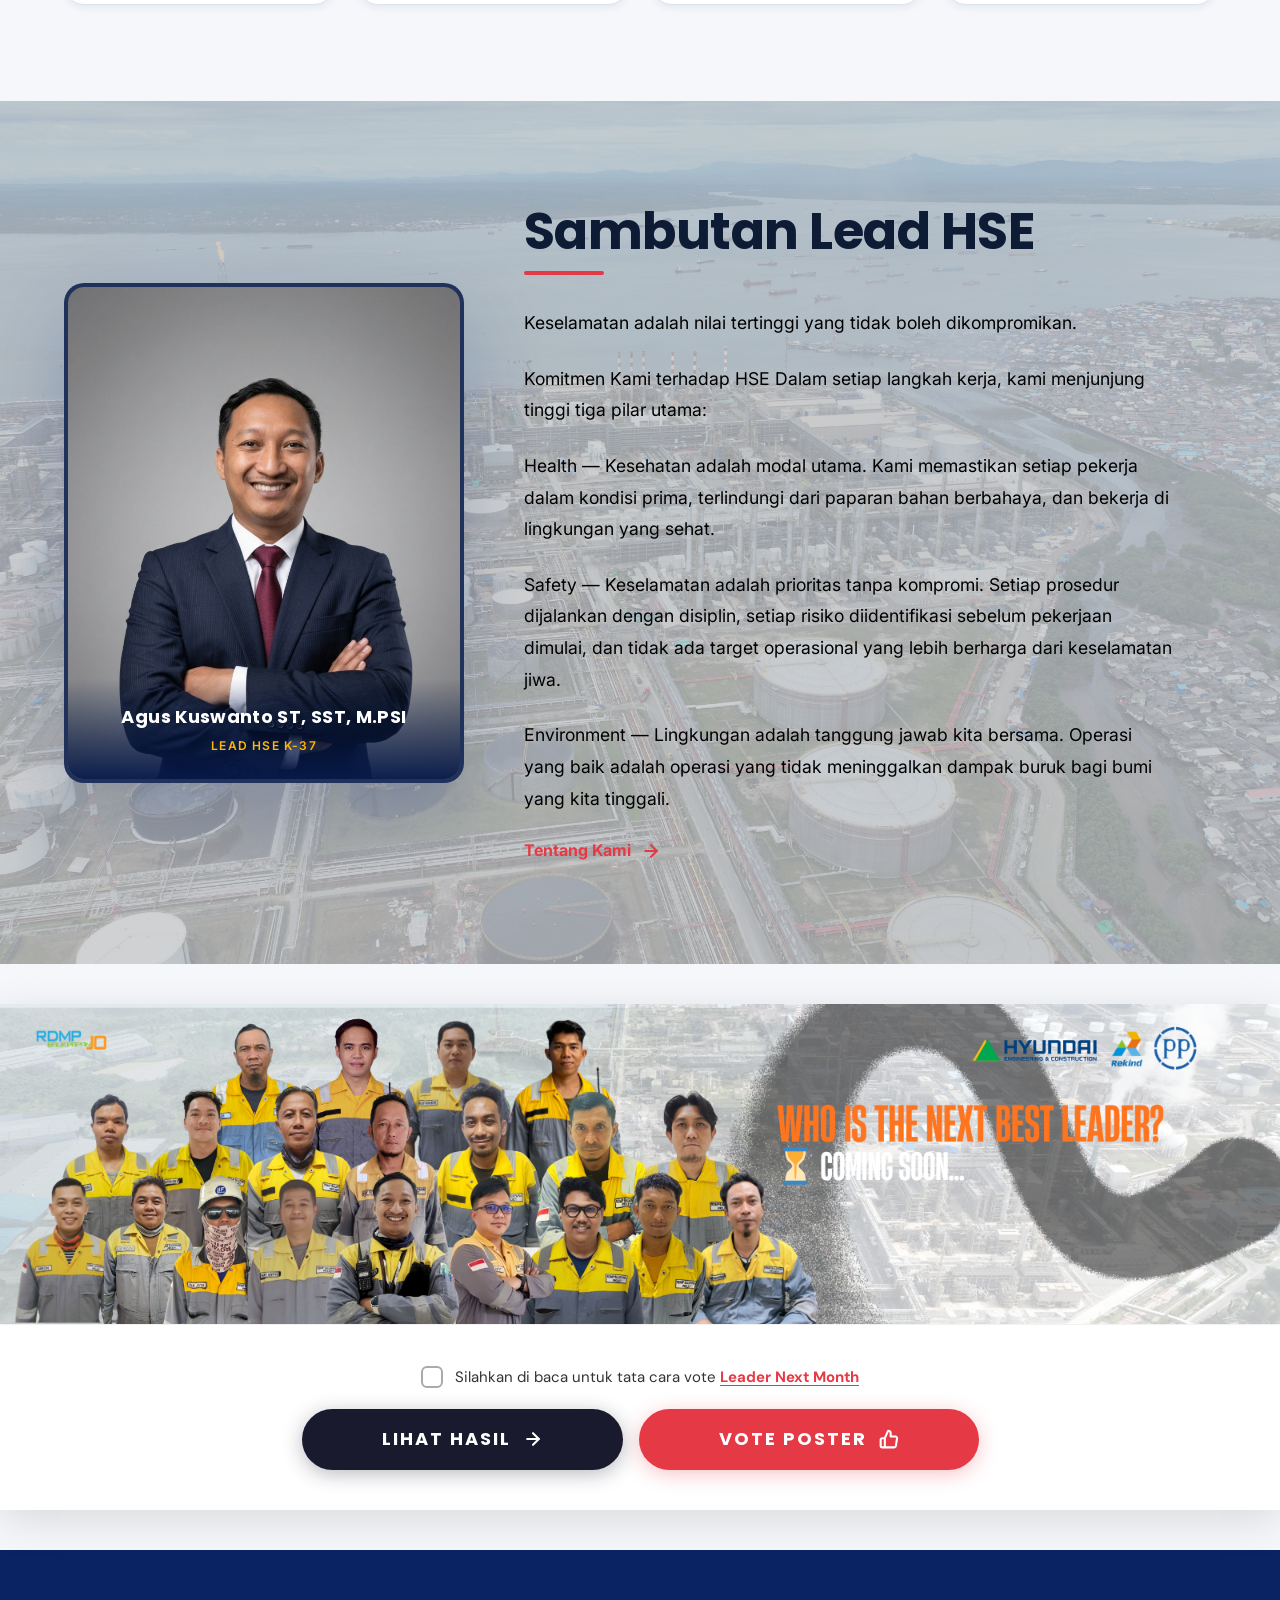
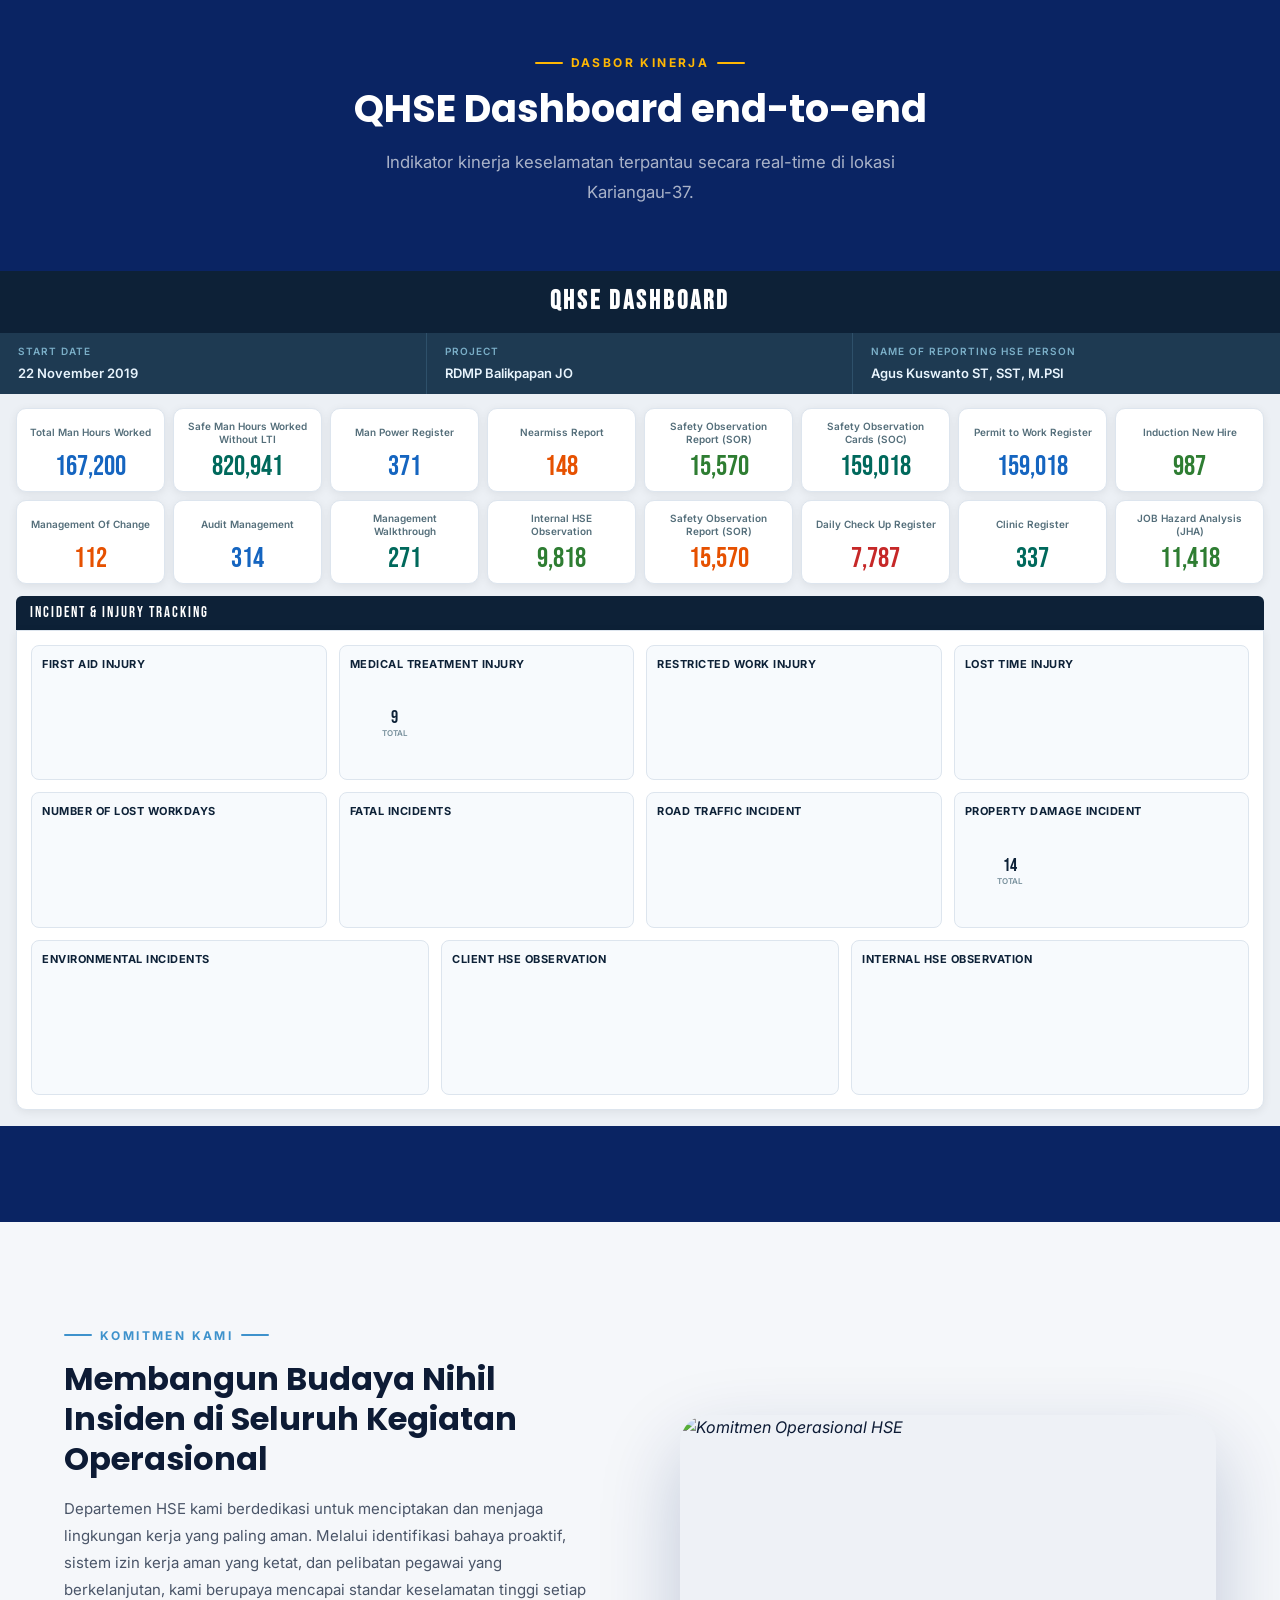
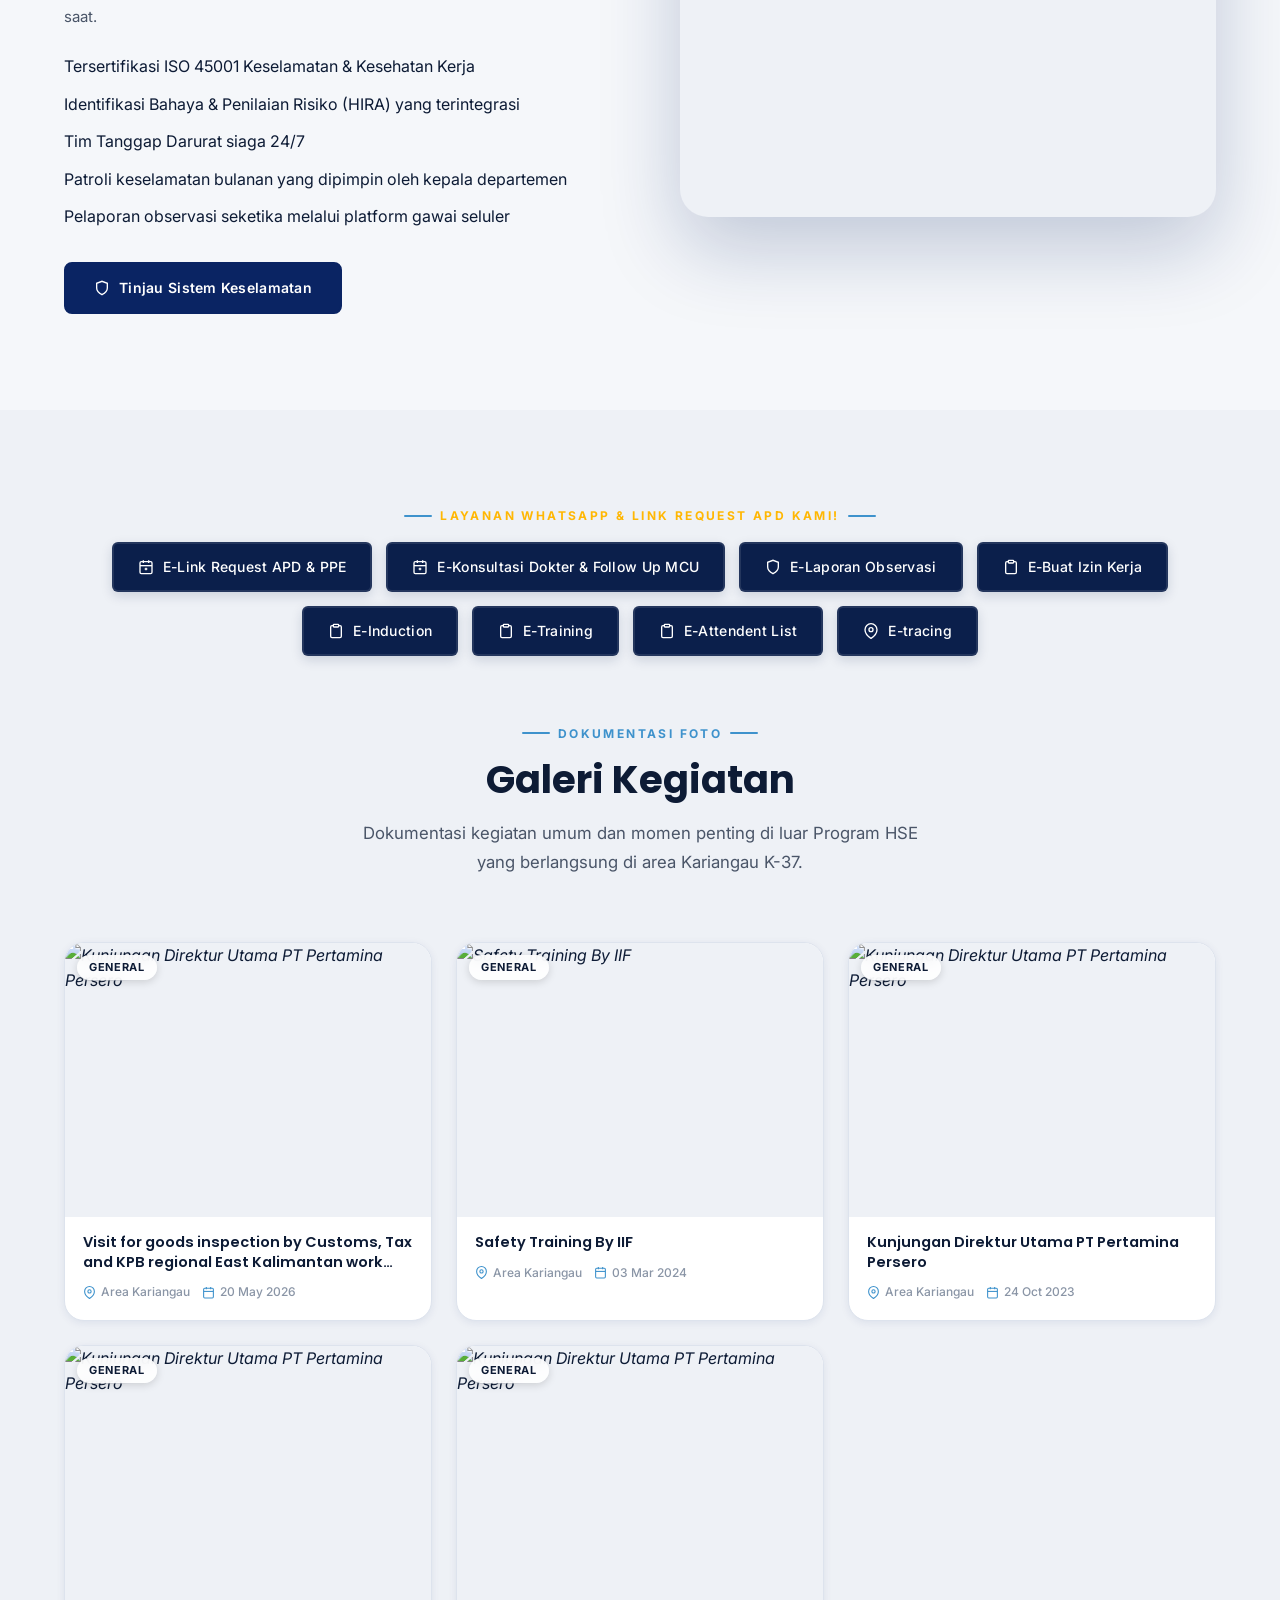
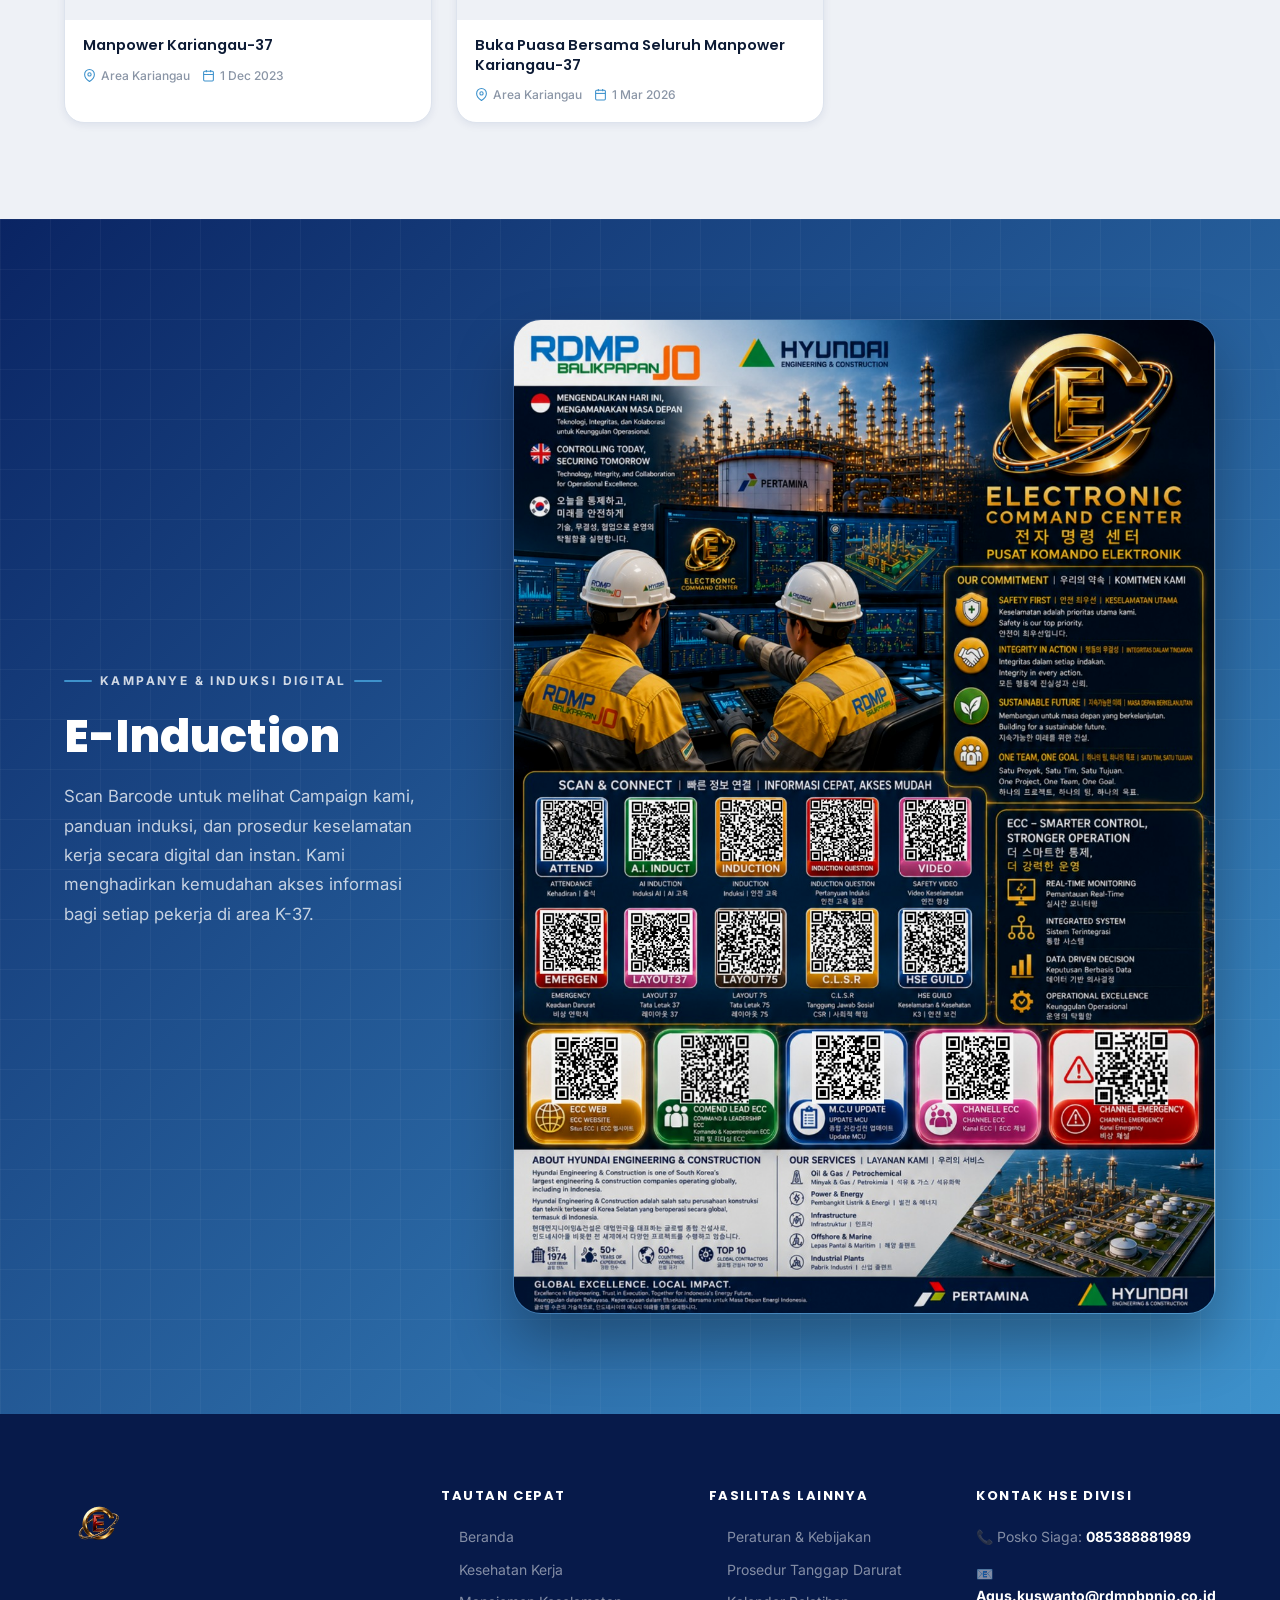
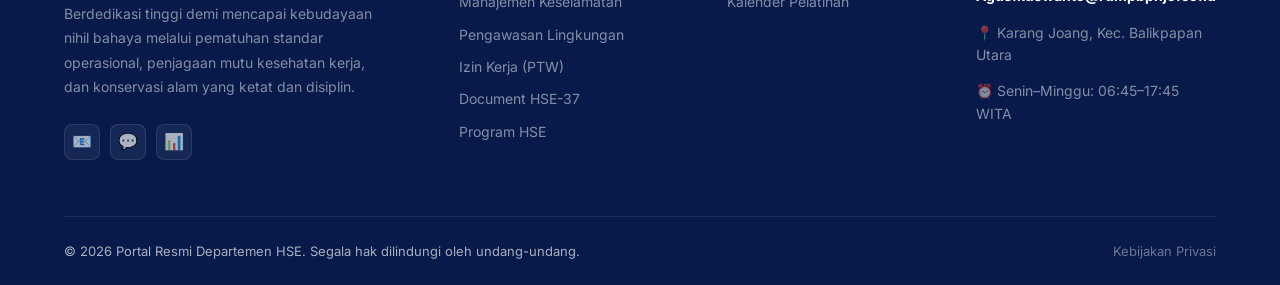
==== commit 7b524d98: "Click Here to Form Tracing" ====
--- a/index.html
+++ b/index.html
@@ -2360,14 +2360,14 @@
           style="display:inline-flex; justify-content:center; align-items:center; flex:1 1 auto; min-width:130px; box-sizing:border-box; gap:8px; padding:12px 16px; background:linear-gradient(135deg,#0a2463,#1a4b8c); color:#fff; border-radius:10px; font-weight:700; font-size:14px; font-family:'Inter',sans-serif; text-decoration:none; transition:all 0.2s; box-shadow:0 4px 14px rgba(10,36,99,0.3);"
           onmouseover="this.style.transform='translateY(-2px)';this.style.boxShadow='0 6px 20px rgba(10,36,99,0.4)'"
           onmouseout="this.style.transform='';this.style.boxShadow='0 4px 14px rgba(10,36,99,0.3)'">
-          📋 Click Here
+          📋 Form Tracing Report
         </a>
         <a href="https://docs.google.com/forms/d/e/1FAIpQLSe63GZeYAV6ACjlqgHDjnHxRhWsJuRoqqzIHxMkL84AKgS8eg/viewform?usp=publish-editor"
           target="_blank" rel="noopener"
           style="display:inline-flex; justify-content:center; align-items:center; flex:1 1 auto; min-width:130px; box-sizing:border-box; gap:8px; padding:12px 16px; background:linear-gradient(135deg,#3e92cc,#1a4b8c); color:#fff; border-radius:10px; font-weight:700; font-size:14px; font-family:'Inter',sans-serif; text-decoration:none; transition:all 0.2s; box-shadow:0 4px 14px rgba(62,146,204,0.3);"
           onmouseover="this.style.transform='translateY(-2px)';this.style.boxShadow='0 6px 20px rgba(62,146,204,0.4)'"
           onmouseout="this.style.transform='';this.style.boxShadow='0 4px 14px rgba(62,146,204,0.3)'">
-          📝 Form Tracing Report
+          📝 Form Karantina Report
         </a>
         <a href="https://chat.whatsapp.com/H6c9HfQzVF4DBaNx2ObZD5?s=sw&p=a&mlu=3" target="_blank" rel="noopener"
           style="display:inline-flex; justify-content:center; align-items:center; flex:1 1 auto; min-width:130px; box-sizing:border-box; gap:8px; padding:12px 16px; background:#25d366; color:#fff; border-radius:10px; font-weight:700; font-size:14px; font-family:'Inter',sans-serif; text-decoration:none; transition:all 0.2s; box-shadow:0 4px 14px rgba(37,211,102,0.3);"
